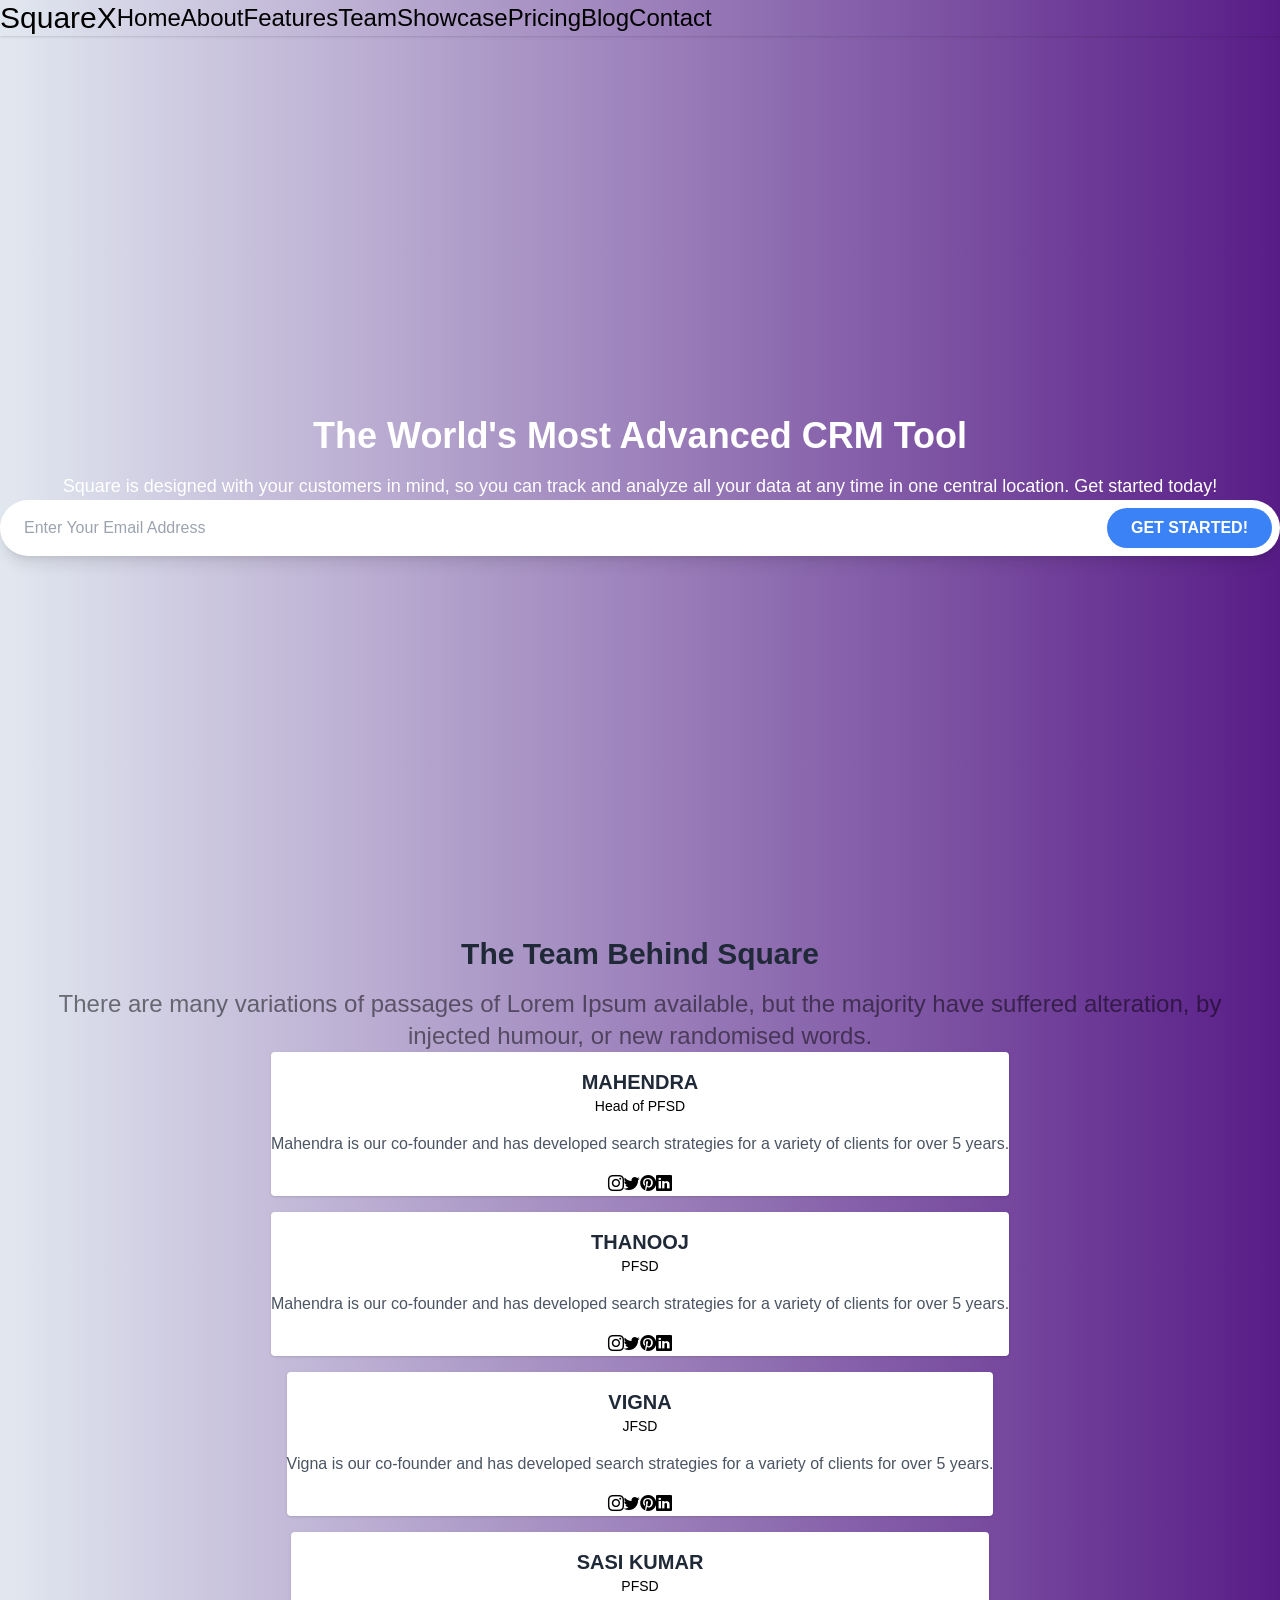
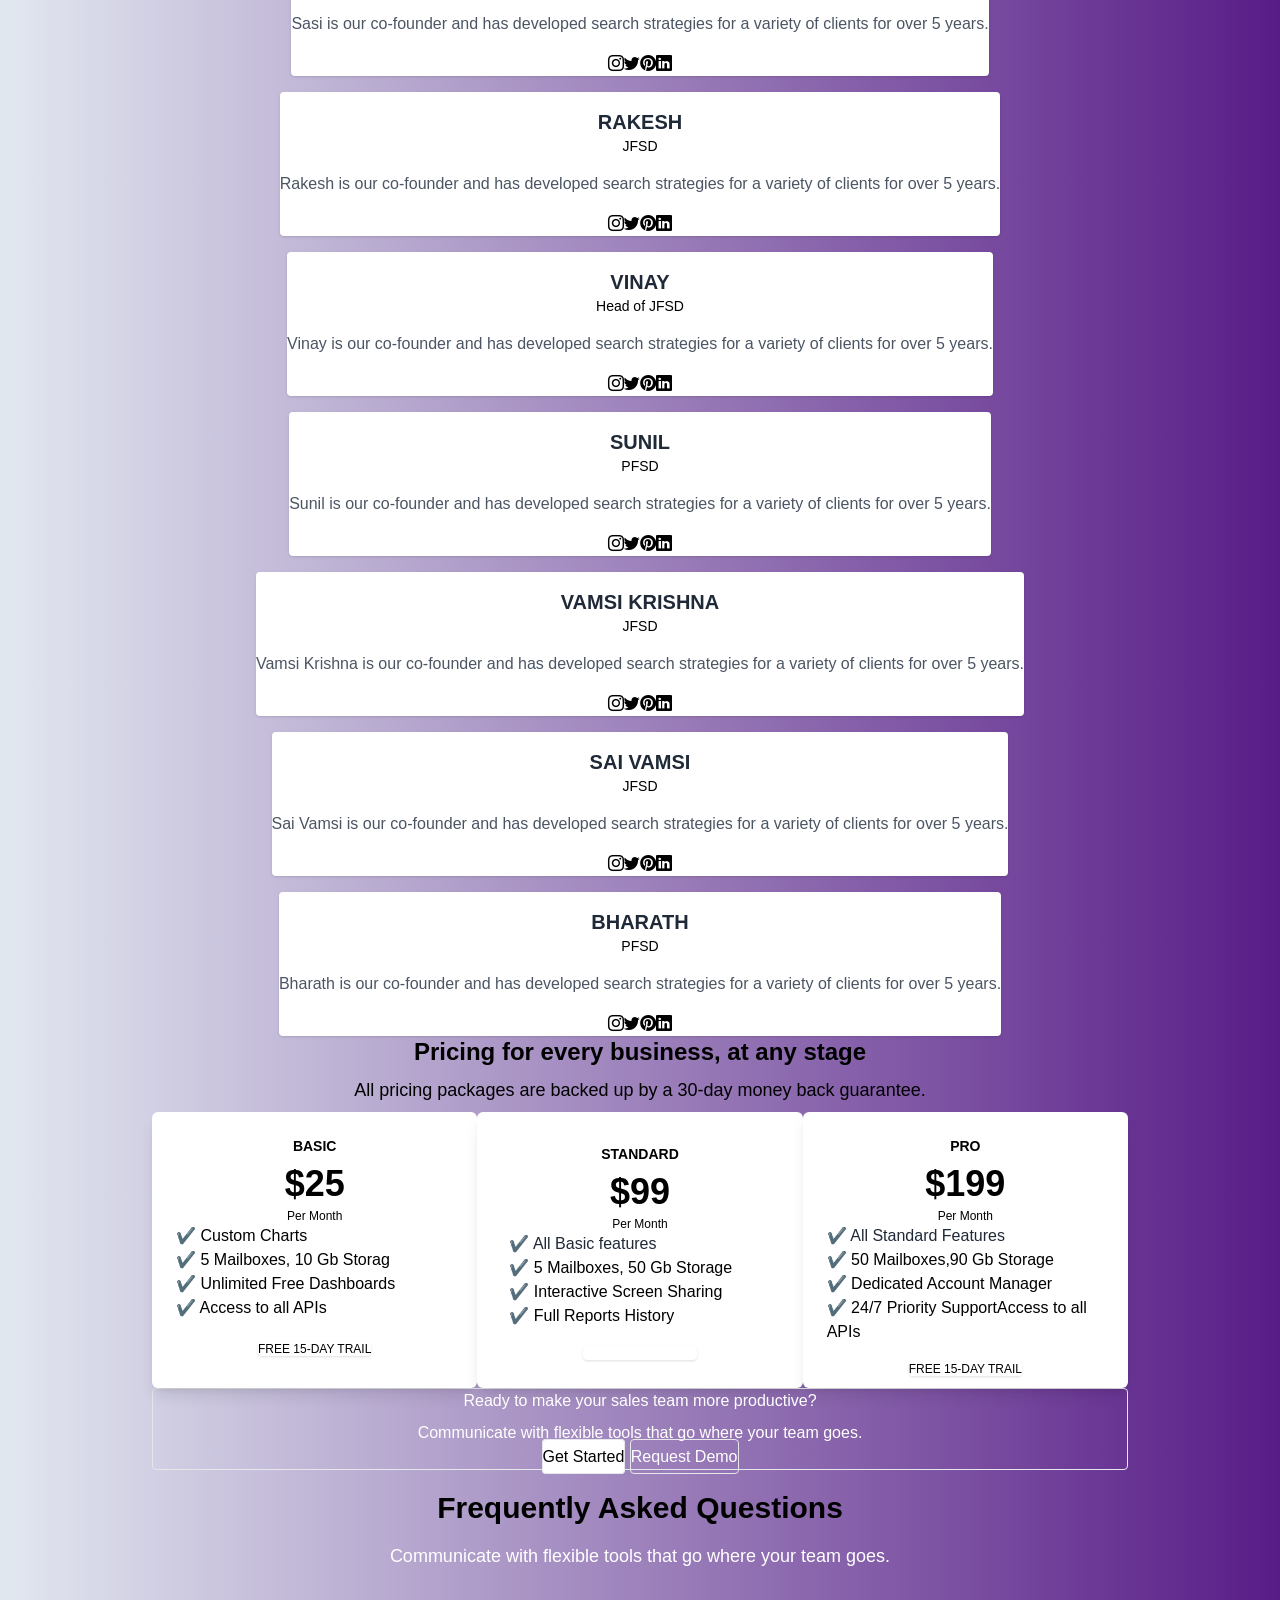
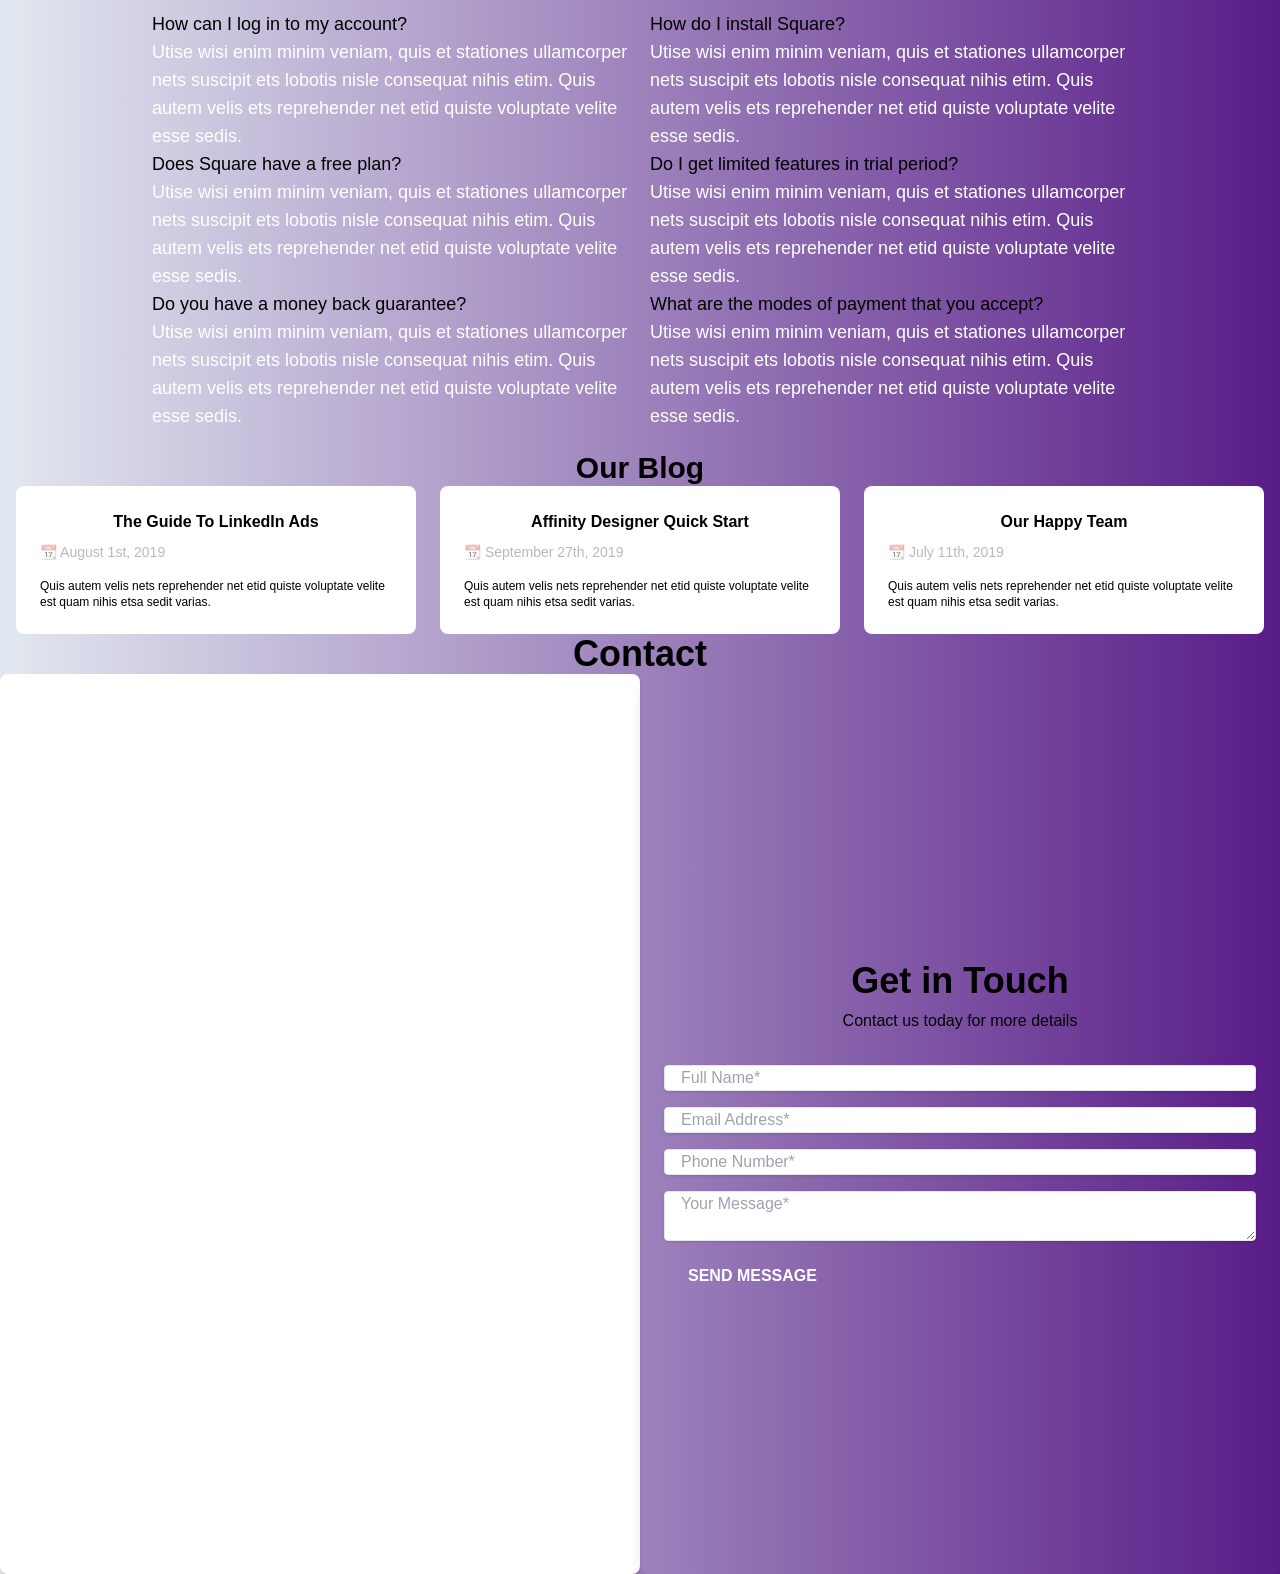
==== index.html @ 58418e96 "added few lines" ====
<!DOCTYPE html>
<html lang="en">
<head>
    <meta charset="UTF-8">
    <meta name="viewport" content="width=device-width, initial-scale=1.0">
    <title>Document</title>
    <link rel="stylesheet" href="./css/main.css">
    <style>
        body{
            font-family: 'Open Sans', sans-serif;
        }
    </style>

   
    <!-- bootstrap-icons cdn -->
    <link rel="stylesheet" href="https://cdn.jsdelivr.net/npm/bootstrap-icons@1.11.3/font/bootstrap-icons.min.css">
</head>

    

<body class="bg-gradient-to-r from-slate-200 to-purple-900"> 

  <!-- Navbar -->
  <nav class="shadow">
    <div class="container m-auto py-5">
      <div class="flex items-center justify-between px-3 py-6 md:flex-row">
        <!-- Logo -->
        <a href="" class="text-3xl font-extrabold text-blue-600">SquareX</a>

        <!-- Desktop Menu -->
        <div class="hidden md:flex items-center space-x-6 ">
            <ul class="space-x-6 hidden md:flex  md:px-5">
                <li><a href="#home" class="text-2xl hover:text-blue-600 pe-5">Home</a></li>
                <li><a href="" class="text-2xl hover:text-blue-600 pe-5">About</a></li>
                <li><a href="" class="text-2xl hover:text-blue-600 pe-5">Features</a></li>
                <li><a href="#team" class="text-2xl hover:text-blue-600 pe-5">Team</a></li>
                <li><a href="" class="text-2xl hover:text-blue-600 pe-5">Showcase</a></li>
                <li><a href="#price" class="text-2xl hover:text-blue-600 pe-5">Pricing</a></li>
                <li><a href="#blog" class="text-2xl hover:text-blue-600 pe-5">Blog</a></li>
                <li><a href="#contact" class="text-2xl hover:text-blue-600 ">Contact</a></li>
            </ul>
            <a href=""class="px-6 hidden md:block hover:bg-white bg-blue-600 py-3 rounded-lg text-white hover:text-black text-xl font-bold hover:border hover:shadow ">
                Get Started</a>
          
        </div>
        
        <!-- Mobile Menu Button -->
        <div class="md:hidden">
          <button id="mobile-menu-button" class="text-gray-600 focus:outline-none focus:text-blue-600">
            <svg xmlns="http://www.w3.org/2000/svg" class="h-6 w-6" fill="none" viewBox="0 0 24 24" stroke="currentColor">
              <path stroke-linecap="round" stroke-linejoin="round" stroke-width="2" d="M4 6h16M4 12h16m-7 6h7" />
            </svg>
          </button>
        </div>
      </div>
    </div>
    
    <!-- Mobile Menu -->
    <div id="mobile-menu" class="hidden md:hidden md:flex-row px-4 py-3">
        <ul>
            <li><a href="#home" class="block py-2 text-gray-600 hover:text-blue-600 text-2xl">Home</a></li>
            <li><a href="#" class="block py-2 text-gray-600 hover:text-blue-600 text-2xl">About</a></li>
            <li><a href="#" class="block py-2 text-gray-600 hover:text-blue-600 text-2xl">Features</a></li>
            <li><a href="#team" class="block py-2 text-gray-600 hover:text-blue-600 text-2xl">Team</a></li>
            <li><a href="#" class="block py-2 text-gray-600 hover:text-blue-600 text-2xl">Showcase</a></li>
            <li><a href="#price" class="block py-2 text-gray-600 hover:text-blue-600 text-2xl">Pricing</a></li>
            <li><a href="#blog" class="block py-2 text-gray-600 hover:text-blue-600 text-2xl">Blog</a></li>
            <li><a href="#contact" class="block py-2 text-gray-600 hover:text-blue-600 text-2xl">Contact</a></li>
            <li class="py-3"><a href=""class="px-6 hover:bg-white bg-blue-600 py-3 rounded-lg text-white hover:text-black text-xl font-bold hover:border hover:shadow ">
                Get Started</a></li>
        </ul>
    </div>
  </nav>  


  <!-- home -->
  <div id="home" class="min-h-screen flex flex-col justify-center items-center bg-gray-900 bg-opacity-50 mb-5" style="background-image: url(https://c.stocksy.com/a/szv500/z9/1414584.jpg)">
    <div class="text-center text-white">
      <h1 class="text-4xl font-bold mb-4">The World's Most Advanced CRM Tool</h1>
      <p class="text-lg font-medium mb-6">Square is designed with your customers in mind, so you can track and analyze all your data at any time in one central location. Get started today!</p>
    </div>
    <div class="flex items-center bg-white rounded-full shadow-lg p-2 max-w-lg w-full">
      <input type="email" placeholder="Enter Your Email Address"
        class="flex-1 outline-none px-4 py-2 text-gray-700 rounded-full">
      <button
        class="bg-blue-500 text-white font-semibold rounded-full px-6 py-2 hover:bg-blue-600 transition">GET
        STARTED!</button>
    </div>
</div>

  <!-- team -->
  <div class=" py-12" id="team">
    <div class="max-w-6xl mx-auto px-6 sm:px-12">
      <!-- title -->
        <h2 class="text-3xl font-bold text-gray-800 text-center mb-4">The Team Behind Square</h2>
        <p class="text-gray-900 opacity-50 text-center text-2xl mb-12">
        There are many variations of passages of Lorem Ipsum available, but the majority
        have suffered alteration, by injected humour, or new randomised words.
        </p>
    </div>
    <div class="container mx-auto my-4">
      <div class="grid grid-cols-1 sm:grid-cols-1 lg:grid-cols-5 gap-4">
        <!-- Team Member 1 -->
        <div class="mx-auto px-2 py-5 bg-white shadow rounded">
          <img src="https://tinyurl.com/yxhj9uvn" alt="" class="team-img h-24 w-24 mx-auto rounded-full mb-4">
          <h3 class="text-xl font-semibold text-gray-800 text-center">MAHENDRA</h3>
          <p class="text-sm text-gray-500 text-center mb-4">Head of PFSD</p>
          <p class="text-gray-600 text-center">
            Mahendra is our co-founder and has developed search strategies for a variety
            of clients for over 5 years.
          </p>
          <div class="flex justify-center mt-4 space-x-4">
              <a href="#" class="text-pink-800 hover:text-blue-700"><i class="bi bi-instagram"></i></a>
              <a href="#" class="text-blue-500 hover:text-blue-700"><i class="bi bi-twitter"></i></a>
              <a href="#" class="text-pink-500 hover:text-pink-700"><i class="bi bi-pinterest"></i></a>
              <a href="#" class="text-blue-800 hover:text-blue-900"><i class="bi bi-linkedin"></i></a>
          </div>
        </div>
        <!-- Team Member 2 -->
        <div class="mx-auto px-2 py-5 bg-white shadow rounded">
          <img src="https://tinyurl.com/pwched4r" alt="" class="team-img h-24 w-24 mx-auto rounded-full mb-4">
          <h3 class="text-xl font-semibold text-gray-800 text-center">THANOOJ</h3>
          <p class="text-sm text-gray-500 text-center mb-4">PFSD</p>
          <p class="text-gray-600 text-center">
            Mahendra is our co-founder and has developed search strategies for a variety
            of clients for over 5 years.
          </p>
          <div class="flex justify-center mt-4 space-x-4">
              <a href="#" class="text-pink-800 hover:text-blue-700"><i class="bi bi-instagram"></i></a>
              <a href="#" class="text-blue-500 hover:text-blue-700"><i class="bi bi-twitter"></i></a>
              <a href="#" class="text-pink-500 hover:text-pink-700"><i class="bi bi-pinterest"></i></a>
              <a href="#" class="text-blue-800 hover:text-blue-900"><i class="bi bi-linkedin"></i></a>
          </div>
        </div>
        <!-- Team Member 3 -->
        <div class="mx-auto px-2 py-5 bg-white shadow rounded">
          <img src="https://tinyurl.com/v9ysj6zp" alt="" class="team-img h-24 w-24 mx-auto rounded-full mb-4">
          <h3 class="text-xl font-semibold text-gray-800 text-center">VIGNA</h3>
          <p class="text-sm text-gray-500 text-center mb-4">JFSD</p>
          <p class="text-gray-600 text-center">
            Vigna is our co-founder and has developed search strategies for a variety
            of clients for over 5 years.
          </p>
          <div class="flex justify-center mt-4 space-x-4">
              <a href="#" class="text-pink-800 hover:text-blue-700"><i class="bi bi-instagram"></i></a>
              <a href="#" class="text-blue-500 hover:text-blue-700"><i class="bi bi-twitter"></i></a>
              <a href="#" class="text-pink-500 hover:text-pink-700"><i class="bi bi-pinterest"></i></a>
              <a href="#" class="text-blue-800 hover:text-blue-900"><i class="bi bi-linkedin"></i></a>
          </div>
        </div>
        <!-- Team Member 4 -->
        <div class="mx-auto px-2 py-5 bg-white shadow rounded">
          <img src="https://tinyurl.com/yc25z2rj" alt="" class="team-img h-24 w-24 mx-auto rounded-full mb-4">
          <h3 class="text-xl font-semibold text-gray-800 text-center">SASI KUMAR</h3>
          <p class="text-sm text-gray-500 text-center mb-4">PFSD</p>
          <p class="text-gray-600 text-center">
            Sasi is our co-founder and has developed search strategies for a variety
            of clients for over 5 years.
          </p>
          <div class="flex justify-center mt-4 space-x-4">
              <a href="#" class="text-pink-800 hover:text-blue-700"><i class="bi bi-instagram"></i></a>
              <a href="#" class="text-blue-500 hover:text-blue-700"><i class="bi bi-twitter"></i></a>
              <a href="#" class="text-pink-500 hover:text-pink-700"><i class="bi bi-pinterest"></i></a>
              <a href="#" class="text-blue-800 hover:text-blue-900"><i class="bi bi-linkedin"></i></a>
          </div>
        </div>
        <!-- Team Member 5 -->
        <div class="mx-auto px-2 py-5 bg-white shadow rounded">
          <img src="https://tinyurl.com/ypmf7nuk" alt="" class="team-img h-24 w-24 mx-auto rounded-full mb-4">
          <h3 class="text-xl font-semibold text-gray-800 text-center">RAKESH</h3>
          <p class="text-sm text-gray-500 text-center mb-4">JFSD</p>
          <p class="text-gray-600 text-center">
            Rakesh is our co-founder and has developed search strategies for a variety
            of clients for over 5 years.
          </p>
          <div class="flex justify-center mt-4 space-x-4">
              <a href="#" class="text-pink-800 hover:text-blue-700"><i class="bi bi-instagram"></i></a>
              <a href="#" class="text-blue-500 hover:text-blue-700"><i class="bi bi-twitter"></i></a>
              <a href="#" class="text-pink-500 hover:text-pink-700"><i class="bi bi-pinterest"></i></a>
              <a href="#" class="text-blue-800 hover:text-blue-900"><i class="bi bi-linkedin"></i></a>
          </div>
        </div>
        <!-- Team Member 6 -->
        <div class="mx-auto px-2 py-5 bg-white shadow rounded">
          <img src="https://tinyurl.com/3xfyurm6" alt="" class="team-img h-24 w-24 mx-auto rounded-full mb-4">
          <h3 class="text-xl font-semibold text-gray-800 text-center">VINAY</h3>
          <p class="text-sm text-gray-500 text-center mb-4">Head of JFSD</p>
          <p class="text-gray-600 text-center">
            Vinay is our co-founder and has developed search strategies for a variety
            of clients for over 5 years.
          </p>
          <div class="flex justify-center mt-4 space-x-4">
              <a href="#" class="text-pink-800 hover:text-blue-700"><i class="bi bi-instagram"></i></a>
              <a href="#" class="text-blue-500 hover:text-blue-700"><i class="bi bi-twitter"></i></a>
              <a href="#" class="text-pink-500 hover:text-pink-700"><i class="bi bi-pinterest"></i></a>
              <a href="#" class="text-blue-800 hover:text-blue-900"><i class="bi bi-linkedin"></i></a>
          </div>
        </div>
        <!-- Team Member 7 -->
        <div class="mx-auto px-2 py-5 bg-white shadow rounded">
          <img src="https://tinyurl.com/ykhwjdew" alt="" class="team-img h-24 w-24 mx-auto rounded-full mb-4">
          <h3 class="text-xl font-semibold text-gray-800 text-center">SUNIL</h3>
          <p class="text-sm text-gray-500 text-center mb-4">PFSD</p>
          <p class="text-gray-600 text-center">
            Sunil is our co-founder and has developed search strategies for a variety
            of clients for over 5 years.
          </p>
          <div class="flex justify-center mt-4 space-x-4">
              <a href="#" class="text-pink-800 hover:text-blue-700"><i class="bi bi-instagram"></i></a>
              <a href="#" class="text-blue-500 hover:text-blue-700"><i class="bi bi-twitter"></i></a>
              <a href="#" class="text-pink-500 hover:text-pink-700"><i class="bi bi-pinterest"></i></a>
              <a href="#" class="text-blue-800 hover:text-blue-900"><i class="bi bi-linkedin"></i></a>
          </div>
        </div>
        <!-- Team Member 8 -->
        <div class="mx-auto px-2  py-5 bg-white shadow rounded">
          <img src="https://tinyurl.com/4sfe3s85" alt="" class="team-img h-24 w-24 mx-auto rounded-full mb-4">
          <h3 class="text-xl font-semibold text-gray-800 text-center">VAMSI KRISHNA</h3>
          <p class="text-sm text-gray-500 text-center mb-4">JFSD</p>
          <p class="text-gray-600 text-center">
            Vamsi Krishna is our co-founder and has developed search strategies for a variety
            of clients for over 5 years.
          </p>
          <div class="flex justify-center mt-4 space-x-4">
              <a href="#" class="text-pink-800 hover:text-blue-700"><i class="bi bi-instagram"></i></a>
              <a href="#" class="text-blue-500 hover:text-blue-700"><i class="bi bi-twitter"></i></a>
              <a href="#" class="text-pink-500 hover:text-pink-700"><i class="bi bi-pinterest"></i></a>
              <a href="#" class="text-blue-800 hover:text-blue-900"><i class="bi bi-linkedin"></i></a>
          </div>
        </div>
        <!-- Team Member 9 -->
        <div class="mx-auto px-2  py-5 bg-white shadow rounded">
          <img src="https://tinyurl.com/bdezn9c7" alt="" class="team-img h-24 w-24 mx-auto rounded-full mb-4">
          <h3 class="text-xl font-semibold text-gray-800 text-center">SAI VAMSI</h3>
          <p class="text-sm text-gray-500 text-center mb-4">JFSD</p>
          <p class="text-gray-600 text-center">
            Sai Vamsi is our co-founder and has developed search strategies for a variety
            of clients for over 5 years.
          </p>
          <div class="flex justify-center mt-4 space-x-4">
              <a href="#" class="text-pink-800 hover:text-blue-700"><i class="bi bi-instagram"></i></a>
              <a href="#" class="text-blue-500 hover:text-blue-700"><i class="bi bi-twitter"></i></a>
              <a href="#" class="text-pink-500 hover:text-pink-700"><i class="bi bi-pinterest"></i></a>
              <a href="#" class="text-blue-800 hover:text-blue-900"><i class="bi bi-linkedin"></i></a>
          </div>
        </div>
        <!-- Team Member 10 -->
        <div class="mx-auto px-2  py-5 bg-white shadow rounded">
          <img src="https://tinyurl.com/s8m9kmkc" alt="" class="team-img h-24 w-24 mx-auto rounded-full mb-4">
          <h3 class="text-xl font-semibold text-gray-800 text-center">BHARATH</h3>
          <p class="text-sm text-gray-500 text-center mb-4">PFSD</p>
          <p class="text-gray-600 text-center">
            Bharath is our co-founder and has developed search strategies for a variety
            of clients for over 5 years.
          </p>
          <div class="flex justify-center mt-4 space-x-4">
              <a href="#" class="text-pink-800 hover:text-blue-700"><i class="bi bi-instagram"></i></a>
              <a href="#" class="text-blue-500 hover:text-blue-700"><i class="bi bi-twitter"></i></a>
              <a href="#" class="text-pink-500 hover:text-pink-700"><i class="bi bi-pinterest"></i></a>
              <a href="#" class="text-blue-800 hover:text-blue-900"><i class="bi bi-linkedin"></i></a>
          </div>
        </div>        
      </div>
    </div>
  </div>
  <section class="container mx-auto">
    <!--  -->
  <div id="price">
    <div class="text-center py-5">
      <h1 class="text-2xl font-bold">
        Pricing for every business, at any stage
      </h1>
      <p class=" text-lg py-2">
        All pricing packages are backed up by a 30-day money back guarantee.
      </p>
    </div>
    <!-- card section start -->
    <div class=" my-4 mx-10 ">
      <!-- card-1 start -->
      <div class="grid grid-cols-1 md:grid-cols-3 gap-3 ">
        <div class="p-2 shadow-lg rounded-md hover:-translate-y-px bg-white">
            <div class="text-center ">
              <h1 class="font-bold text-sm pt-4">BASIC</h1>
              <h1 class="text-4xl font-bold pt-2">$25</h1>
              <p class="text-gray-300 opacity-12 text-xs pt-1">Per Month</p>
            </div>
            <ul class="py-5 pl-4 pr-5  text-gray-500">
                <li>
                    <span>✔️</span>
                    <span>Custom Charts</span>
                </li>
                <li>
                    <span>✔️</span>
                    <span>5 Mailboxes, 10 Gb Storag</span>
                </li>
                <li>
                    <span>✔️</span>
                    <span>Unlimited Free Dashboards</span>
                </li>
                <li>
                    <span>✔️</span>
                    <span>Access to all APIs</span>
                </li>
            </ul>
            <!-- button start-->
            <div class="pb-6 pt-4 text-center ">
              <a href="" class="text-blue-500 px-3 py-3 rounded bg-white text-xs hover:bg-blue-600 hover:text-white shadow">FREE 15-DAY TRAIL</a>
            </div>
            <!-- button end-->
        </div>
         <!-- card-1 end -->

          <!-- card-2 start-->
          <div class="p-4 shadow-lg rounded-md hover:-translate-y-px bg-white">
            <div class="text-center ">
              <h1 class="font-bold text-sm pt-4">STANDARD</h1>
              <h1 class="text-4xl font-bold pt-2">$99</h1>
              <p class="text-gray-300 opacity-12 text-xs pt-1">Per Month</p>
            </div>
            <ul class="py-5 pl-4 pr-5 text-gray-500">
                <li>
                    <span>✔️</span>
                    <span class="text-gray-800">All Basic features</span>
                </li>
                <li>
                    <span>✔️</span>
                    <span>5 Mailboxes, 50 Gb Storage</span>
                </li>
                <li>
                    <span>✔️</span>
                    <span>Interactive Screen Sharing</span>
                </li>
                <li>
                    <span>✔️</span>
                    <span>Full Reports History</span>
                </li>
            </ul>
            <!-- button start-->
            <div class="pb-6 pt-3 text-center ">
              <a href="" class=" px-3 py-3 rounded bg-blue-600 text-xs hover:bg-white hover:text-blue-600 text-white shadow">FREE 15-DAY TRAIL</a>
            </div>
            <!-- button end-->
        </div>
          <!-- card-2 end-->

          <!-- card-3 start-->
          <div class="p-2 shadow-lg rounded-md hover:-translate-y-px bg-white">
            <div class="text-center ">
              <h1 class="font-bold text-sm pt-4">PRO</h1>
              <h1 class="text-4xl font-bold pt-2">$199</h1>
              <p class="text-gray-300 opacity-12 text-xs pt-1">Per Month</p>
            </div>
            <ul class="py-5 pl-4 pr-5 text-gray-500">
                <li>
                    <span>✔️</span>
                    <span class="text-gray-800">All Standard Features</span>
                </li>
                <li>
                    <span>✔️</span>
                    <span>50 Mailboxes,90 Gb Storage</span>
                </li>
                <li>
                    <span>✔️</span>
                    <span>Dedicated Account Manager</span>
                </li>
                <li>
                    <span>✔️</span>
                    <span>24/7 Priority SupportAccess to all APIs</span>
                </li>
            </ul>
              
            
            <!-- button start -->
            <div class="pb-6 pt-3 text-center ">
              <a href="" class="text-blue-500 px-3 py-3 rounded bg-white text-xs hover:bg-blue-600 hover:text-white shadow">FREE 15-DAY TRAIL</a>
            </div>
            <!-- button end-->
        </div>
         <!-- card-3 end-->
      </div>
    </div>
    <!-- card section end -->
  </div>
</section>
<!-- communicate start -->
 <section class="container bg-blue-600  mx-auto my-16 md:grid-flow-row gap-3 shadow-xl rounded border">
    <h1 class="text-center text-white pt-10 ">Ready to make your sales team more productive?</h1>
    <p class="text-center text-white pt-2 ">Communicate with flexible tools that go where your team goes.</p>
    <div class=" pb-10 text-center pt-10">
        <a href="" class="bg-white text-blue-600  hover:bg-blue-600 border hover:text-white rounded px-2 py-2 shadow-slate-500">Get Started</a>
        <a href="#" class="bg-blue-600 text-white rounded px-2 py-2 hover:bg-white hover:text-blue-500 border">Request Demo</a>
    </div>
 </section>
<!-- communicate end -->
 <!-- freqently asked qestions start -->

  <div class="pt-5">
    <div class="text-center">
        <h1 class="font-bold text-3xl">Frequently Asked Questions</h1>
        <p class="text-white pt-4 text-lg">Communicate with flexible tools that go where your team goes.</p>
      </div>
     <div class="container grid grid-cols-1 md:grid-cols-2 gap-5 my-5 mx-auto pt-5 text-justify sm:px-2">
        <div class="text-lg">
            <h4>How can I log in to my account?</h4>
            <p class="text-white ">Utise wisi enim minim veniam, quis et stationes ullamcorper nets suscipit ets lobotis nisle consequat nihis etim. Quis autem velis ets reprehender net etid quiste voluptate velite esse sedis.</p>
            <h4>Does Square have a free plan?</h4>
            <p class="text-white ">Utise wisi enim minim veniam, quis et stationes ullamcorper nets suscipit ets lobotis nisle consequat nihis etim. Quis autem velis ets reprehender net etid quiste voluptate velite esse sedis.</p>
            <h4>Do you have a money back guarantee?</h4>
            <p class="text-white ">Utise wisi enim minim veniam, quis et stationes ullamcorper nets suscipit ets lobotis nisle consequat nihis etim. Quis autem velis ets reprehender net etid quiste voluptate velite esse sedis.</p>
        </div>
        <div class="text-lg">
            <h4>How do I install Square?</h4>
            <p class="text-white ">Utise wisi enim minim veniam, quis et stationes ullamcorper nets suscipit ets lobotis nisle consequat nihis etim. Quis autem velis ets reprehender net etid quiste voluptate velite esse sedis.</p>
            <h4>Do I get limited features in trial period?</h4>
            <p class="text-white ">Utise wisi enim minim veniam, quis et stationes ullamcorper nets suscipit ets lobotis nisle consequat nihis etim. Quis autem velis ets reprehender net etid quiste voluptate velite esse sedis.</p>
            <h4>What are the modes of payment that you accept?</h4>
            <p class="text-white ">Utise wisi enim minim veniam, quis et stationes ullamcorper nets suscipit ets lobotis nisle consequat nihis etim. Quis autem velis ets reprehender net etid quiste voluptate velite esse sedis.</p>
        </div>
    </div>
  </div>
      <!-- freqently asked qestions end -->
<!-- pricing section end -->
 
  <!-- blog -->
  <div id="blog" class="max-w-7xl mx-auto px-4 sm:px-6 lg:px-8 my-12">
    <!-- heading starts -->
    <h2 class="text-3xl font-semibold text-center mb-12 pt-6">Our Blog</h2>
    <!-- heading ends -->
    <!-- card-1 starts -->
    <div class="grid grid-cols-1 md:grid-cols-3 gap-6 ">
    <div class="bg-white rounded-lg overflow-hidden shadow-2xl transition ease-in-out delay-150  hover:-translate-y-1 hover:scale-110  duration-300 ">
    <img src="https://img.freepik.com/premium-photo/woman-smiling-while-working-laptop-bright-modern-office-environment_132358-62577.jpg" alt="" class="w-full">
    <div class="p-6 drop-shadow-xl">
    <h3 class="text-base text-gray-900 font-semibold mb-2 hover:text-blue-600 text-center">The Guide To LinkedIn Ads</h3>
    <p class="text-gray-600 text-sm mb-4 opacity-40 ">📆 August 1st, 2019</p>
    <p class="text-gray-500  text-xs">Quis autem velis nets reprehender net etid quiste voluptate velite est quam nihis etsa sedit varias.</p>
    </div>
    </div>
    <!-- card-1 ends -->
    <!-- card-2 starts -->
    <div class="bg-white rounded-lg overflow-hidden shadow-2xl transition ease-in-out delay-150  hover:-translate-y-1 hover:scale-110  duration-300 ">
    <img src="https://encrypted-tbn0.gstatic.com/images?q=tbn:ANd9GcSNnd3eQq7HQBytEww8wqTbjZHNlC5TISvs5w&s " alt="" class="w-full h-52">
    <div class="p-6">
    <h3 class="text-base text-gray-900 font-semibold mb-2 hover:text-blue-600 text-center ">Affinity Designer Quick Start</h3>
    <p class="text-gray-600 text-sm mb-4 opacity-40">📆 September 27th, 2019</p>
    <p class="text-gray-500 text-xs">Quis autem velis nets reprehender net etid quiste voluptate velite est quam nihis etsa sedit varias.</p>
    </div>
    </div>
    <!-- card-2 ends -->
     <!-- card-3 starts -->
    <div class="bg-white rounded-lg overflow-hidden shadow-2xl transition ease-in-out delay-150  hover:-translate-y-1 hover:scale-110  duration-300 ">
    <img src="https://encrypted-tbn0.gstatic.com/images?q=tbn:ANd9GcTf3WUGBS2qMF7gcjiQwHz2SGIjwBX5jiygQg&s" alt="" class="w-full">
    <div class="p-6">
    <h3 class="text-base text-gray-900 font-semibold mb-2 hover:text-blue-600 text-center">Our Happy Team</h3>
    <p class="text-gray-600 text-sm mb-4  opacity-40">📆 July 11th, 2019</p>
    <p class="text-gray-500 text-xs ">Quis autem velis nets reprehender net etid quiste voluptate velite est quam nihis etsa sedit varias.</p>
    </div>
    </div>
    <!-- card-3 ends -->
    </div>
    </div>
  
  <!-- Contact -->
   <div id="contact">
  <div class="text-center font-bold text-4xl py-5">
    <h1>Contact</h1>
    </div>
  <div class=" h-screen flex flex-col md:flex-row">
        <div class="flex flex-col w-full md:w-1/2 p-2 bg-white shadow-md rounded-lg m-2">
            <iframe class="w-full h-64 md:h-full rounded-lg drop-shadow-md" src="https://www.google.com/maps/embed?pb=!1m18!1m12!1m3!1d3805.3282138783206!2d78.39101607498782!3d17.491838983413242!2m3!1f0!2f0!3f0!3m2!1i1024!2i768!4f13.1!3m3!1m2!1s0x3bcb91f20663c46d%3A0x846796db82f76735!2sSocial%20Prachar%20-%20Data%20Science%20AI%20full%20Stack%20course%20Training%20Institute!5e0!3m2!1sen!2sin!4v1732955994469!5m2!1sen!2sin" style="border:0;" allowfullscreen="" loading="lazy" referrerpolicy="no-referrer-when-downgrade" title="Google Map Location"></iframe>
        </div>
        <div class="flex flex-col w-full justify-center items-center md:w-1/2 p-6  shadow-lg rounded-lg m-2 text-black">
            <h2 class="text-4xl font-bold text-black">Get in Touch</h2>
            <p class="mt-2 text-pink-200">Contact us today for more details</p>
            <form class="mt-8 w-full max-w-lg">
                <input type="text" id="full-name" class="shadow appearance-none border rounded w-full py-3 px-4 text-gray-700 leading-tight focus:outline-none focus:shadow-outline mb-4" placeholder="Full Name*" required>
                <input type="email" id="email" class="shadow appearance-none border rounded w-full py-3 px-4 text-gray-700 leading-tight focus:outline-none focus:shadow-outline mb-4" placeholder="Email Address*" required>
                <input type="tel" id="phone-number" class="shadow appearance-none border rounded w-full py-3 px-4 text-gray-700 leading-tight focus:outline-none focus:shadow-outline mb-4" placeholder="Phone Number*" required>
                <textarea id="message" class="shadow appearance-none border rounded w-full py-3 px-4 text-gray-700 leading-tight focus:outline-none focus:shadow-outline mb-4" placeholder="Your Message*" required></textarea>
                <button type="submit" class="bg-blue-600 hover:bg-blue-800 text-white font-bold py-3 px-6 rounded transition duration-200">SEND MESSAGE</button>
            </form>
        </div>
    </div>
    </div>

  
    

  <script src="index.js"></script>
</body>

</html>
---- css/main.css ----
*, ::before, ::after {
  --tw-border-spacing-x: 0;
  --tw-border-spacing-y: 0;
  --tw-translate-x: 0;
  --tw-translate-y: 0;
  --tw-rotate: 0;
  --tw-skew-x: 0;
  --tw-skew-y: 0;
  --tw-scale-x: 1;
  --tw-scale-y: 1;
  --tw-pan-x:  ;
  --tw-pan-y:  ;
  --tw-pinch-zoom:  ;
  --tw-scroll-snap-strictness: proximity;
  --tw-gradient-from-position:  ;
  --tw-gradient-via-position:  ;
  --tw-gradient-to-position:  ;
  --tw-ordinal:  ;
  --tw-slashed-zero:  ;
  --tw-numeric-figure:  ;
  --tw-numeric-spacing:  ;
  --tw-numeric-fraction:  ;
  --tw-ring-inset:  ;
  --tw-ring-offset-width: 0px;
  --tw-ring-offset-color: #fff;
  --tw-ring-color: rgb(59 130 246 / 0.5);
  --tw-ring-offset-shadow: 0 0 #0000;
  --tw-ring-shadow: 0 0 #0000;
  --tw-shadow: 0 0 #0000;
  --tw-shadow-colored: 0 0 #0000;
  --tw-blur:  ;
  --tw-brightness:  ;
  --tw-contrast:  ;
  --tw-grayscale:  ;
  --tw-hue-rotate:  ;
  --tw-invert:  ;
  --tw-saturate:  ;
  --tw-sepia:  ;
  --tw-drop-shadow:  ;
  --tw-backdrop-blur:  ;
  --tw-backdrop-brightness:  ;
  --tw-backdrop-contrast:  ;
  --tw-backdrop-grayscale:  ;
  --tw-backdrop-hue-rotate:  ;
  --tw-backdrop-invert:  ;
  --tw-backdrop-opacity:  ;
  --tw-backdrop-saturate:  ;
  --tw-backdrop-sepia:  ;
  --tw-contain-size:  ;
  --tw-contain-layout:  ;
  --tw-contain-paint:  ;
  --tw-contain-style:  ;
}

::backdrop {
  --tw-border-spacing-x: 0;
  --tw-border-spacing-y: 0;
  --tw-translate-x: 0;
  --tw-translate-y: 0;
  --tw-rotate: 0;
  --tw-skew-x: 0;
  --tw-skew-y: 0;
  --tw-scale-x: 1;
  --tw-scale-y: 1;
  --tw-pan-x:  ;
  --tw-pan-y:  ;
  --tw-pinch-zoom:  ;
  --tw-scroll-snap-strictness: proximity;
  --tw-gradient-from-position:  ;
  --tw-gradient-via-position:  ;
  --tw-gradient-to-position:  ;
  --tw-ordinal:  ;
  --tw-slashed-zero:  ;
  --tw-numeric-figure:  ;
  --tw-numeric-spacing:  ;
  --tw-numeric-fraction:  ;
  --tw-ring-inset:  ;
  --tw-ring-offset-width: 0px;
  --tw-ring-offset-color: #fff;
  --tw-ring-color: rgb(59 130 246 / 0.5);
  --tw-ring-offset-shadow: 0 0 #0000;
  --tw-ring-shadow: 0 0 #0000;
  --tw-shadow: 0 0 #0000;
  --tw-shadow-colored: 0 0 #0000;
  --tw-blur:  ;
  --tw-brightness:  ;
  --tw-contrast:  ;
  --tw-grayscale:  ;
  --tw-hue-rotate:  ;
  --tw-invert:  ;
  --tw-saturate:  ;
  --tw-sepia:  ;
  --tw-drop-shadow:  ;
  --tw-backdrop-blur:  ;
  --tw-backdrop-brightness:  ;
  --tw-backdrop-contrast:  ;
  --tw-backdrop-grayscale:  ;
  --tw-backdrop-hue-rotate:  ;
  --tw-backdrop-invert:  ;
  --tw-backdrop-opacity:  ;
  --tw-backdrop-saturate:  ;
  --tw-backdrop-sepia:  ;
  --tw-contain-size:  ;
  --tw-contain-layout:  ;
  --tw-contain-paint:  ;
  --tw-contain-style:  ;
}

/*
! tailwindcss v3.4.15 | MIT License | https://tailwindcss.com
*/

/*
1. Prevent padding and border from affecting element width. (https://github.com/mozdevs/cssremedy/issues/4)
2. Allow adding a border to an element by just adding a border-width. (https://github.com/tailwindcss/tailwindcss/pull/116)
*/

*,
::before,
::after {
  box-sizing: border-box;
  /* 1 */
  border-width: 0;
  /* 2 */
  border-style: solid;
  /* 2 */
  border-color: #e5e7eb;
  /* 2 */
}

::before,
::after {
  --tw-content: '';
}

/*
1. Use a consistent sensible line-height in all browsers.
2. Prevent adjustments of font size after orientation changes in iOS.
3. Use a more readable tab size.
4. Use the user's configured `sans` font-family by default.
5. Use the user's configured `sans` font-feature-settings by default.
6. Use the user's configured `sans` font-variation-settings by default.
7. Disable tap highlights on iOS
*/

html,
:host {
  line-height: 1.5;
  /* 1 */
  -webkit-text-size-adjust: 100%;
  /* 2 */
  -moz-tab-size: 4;
  /* 3 */
  -o-tab-size: 4;
     tab-size: 4;
  /* 3 */
  font-family: ui-sans-serif, system-ui, sans-serif, "Apple Color Emoji", "Segoe UI Emoji", "Segoe UI Symbol", "Noto Color Emoji";
  /* 4 */
  font-feature-settings: normal;
  /* 5 */
  font-variation-settings: normal;
  /* 6 */
  -webkit-tap-highlight-color: transparent;
  /* 7 */
}

/*
1. Remove the margin in all browsers.
2. Inherit line-height from `html` so users can set them as a class directly on the `html` element.
*/

body {
  margin: 0;
  /* 1 */
  line-height: inherit;
  /* 2 */
}

/*
1. Add the correct height in Firefox.
2. Correct the inheritance of border color in Firefox. (https://bugzilla.mozilla.org/show_bug.cgi?id=190655)
3. Ensure horizontal rules are visible by default.
*/

hr {
  height: 0;
  /* 1 */
  color: inherit;
  /* 2 */
  border-top-width: 1px;
  /* 3 */
}

/*
Add the correct text decoration in Chrome, Edge, and Safari.
*/

abbr:where([title]) {
  -webkit-text-decoration: underline dotted;
          text-decoration: underline dotted;
}

/*
Remove the default font size and weight for headings.
*/

h1,
h2,
h3,
h4,
h5,
h6 {
  font-size: inherit;
  font-weight: inherit;
}

/*
Reset links to optimize for opt-in styling instead of opt-out.
*/

a {
  color: inherit;
  text-decoration: inherit;
}

/*
Add the correct font weight in Edge and Safari.
*/

b,
strong {
  font-weight: bolder;
}

/*
1. Use the user's configured `mono` font-family by default.
2. Use the user's configured `mono` font-feature-settings by default.
3. Use the user's configured `mono` font-variation-settings by default.
4. Correct the odd `em` font sizing in all browsers.
*/

code,
kbd,
samp,
pre {
  font-family: ui-monospace, SFMono-Regular, Menlo, Monaco, Consolas, "Liberation Mono", "Courier New", monospace;
  /* 1 */
  font-feature-settings: normal;
  /* 2 */
  font-variation-settings: normal;
  /* 3 */
  font-size: 1em;
  /* 4 */
}

/*
Add the correct font size in all browsers.
*/

small {
  font-size: 80%;
}

/*
Prevent `sub` and `sup` elements from affecting the line height in all browsers.
*/

sub,
sup {
  font-size: 75%;
  line-height: 0;
  position: relative;
  vertical-align: baseline;
}

sub {
  bottom: -0.25em;
}

sup {
  top: -0.5em;
}

/*
1. Remove text indentation from table contents in Chrome and Safari. (https://bugs.chromium.org/p/chromium/issues/detail?id=999088, https://bugs.webkit.org/show_bug.cgi?id=201297)
2. Correct table border color inheritance in all Chrome and Safari. (https://bugs.chromium.org/p/chromium/issues/detail?id=935729, https://bugs.webkit.org/show_bug.cgi?id=195016)
3. Remove gaps between table borders by default.
*/

table {
  text-indent: 0;
  /* 1 */
  border-color: inherit;
  /* 2 */
  border-collapse: collapse;
  /* 3 */
}

/*
1. Change the font styles in all browsers.
2. Remove the margin in Firefox and Safari.
3. Remove default padding in all browsers.
*/

button,
input,
optgroup,
select,
textarea {
  font-family: inherit;
  /* 1 */
  font-feature-settings: inherit;
  /* 1 */
  font-variation-settings: inherit;
  /* 1 */
  font-size: 100%;
  /* 1 */
  font-weight: inherit;
  /* 1 */
  line-height: inherit;
  /* 1 */
  letter-spacing: inherit;
  /* 1 */
  color: inherit;
  /* 1 */
  margin: 0;
  /* 2 */
  padding: 0;
  /* 3 */
}

/*
Remove the inheritance of text transform in Edge and Firefox.
*/

button,
select {
  text-transform: none;
}

/*
1. Correct the inability to style clickable types in iOS and Safari.
2. Remove default button styles.
*/

button,
input:where([type='button']),
input:where([type='reset']),
input:where([type='submit']) {
  -webkit-appearance: button;
  /* 1 */
  background-color: transparent;
  /* 2 */
  background-image: none;
  /* 2 */
}

/*
Use the modern Firefox focus style for all focusable elements.
*/

:-moz-focusring {
  outline: auto;
}

/*
Remove the additional `:invalid` styles in Firefox. (https://github.com/mozilla/gecko-dev/blob/2f9eacd9d3d995c937b4251a5557d95d494c9be1/layout/style/res/forms.css#L728-L737)
*/

:-moz-ui-invalid {
  box-shadow: none;
}

/*
Add the correct vertical alignment in Chrome and Firefox.
*/

progress {
  vertical-align: baseline;
}

/*
Correct the cursor style of increment and decrement buttons in Safari.
*/

::-webkit-inner-spin-button,
::-webkit-outer-spin-button {
  height: auto;
}

/*
1. Correct the odd appearance in Chrome and Safari.
2. Correct the outline style in Safari.
*/

[type='search'] {
  -webkit-appearance: textfield;
  /* 1 */
  outline-offset: -2px;
  /* 2 */
}

/*
Remove the inner padding in Chrome and Safari on macOS.
*/

::-webkit-search-decoration {
  -webkit-appearance: none;
}

/*
1. Correct the inability to style clickable types in iOS and Safari.
2. Change font properties to `inherit` in Safari.
*/

::-webkit-file-upload-button {
  -webkit-appearance: button;
  /* 1 */
  font: inherit;
  /* 2 */
}

/*
Add the correct display in Chrome and Safari.
*/

summary {
  display: list-item;
}

/*
Removes the default spacing and border for appropriate elements.
*/

blockquote,
dl,
dd,
h1,
h2,
h3,
h4,
h5,
h6,
hr,
figure,
p,
pre {
  margin: 0;
}

fieldset {
  margin: 0;
  padding: 0;
}

legend {
  padding: 0;
}

ol,
ul,
menu {
  list-style: none;
  margin: 0;
  padding: 0;
}

/*
Reset default styling for dialogs.
*/

dialog {
  padding: 0;
}

/*
Prevent resizing textareas horizontally by default.
*/

textarea {
  resize: vertical;
}

/*
1. Reset the default placeholder opacity in Firefox. (https://github.com/tailwindlabs/tailwindcss/issues/3300)
2. Set the default placeholder color to the user's configured gray 400 color.
*/

input::-moz-placeholder, textarea::-moz-placeholder {
  opacity: 1;
  /* 1 */
  color: #9ca3af;
  /* 2 */
}

input::placeholder,
textarea::placeholder {
  opacity: 1;
  /* 1 */
  color: #9ca3af;
  /* 2 */
}

/*
Set the default cursor for buttons.
*/

button,
[role="button"] {
  cursor: pointer;
}

/*
Make sure disabled buttons don't get the pointer cursor.
*/

:disabled {
  cursor: default;
}

/*
1. Make replaced elements `display: block` by default. (https://github.com/mozdevs/cssremedy/issues/14)
2. Add `vertical-align: middle` to align replaced elements more sensibly by default. (https://github.com/jensimmons/cssremedy/issues/14#issuecomment-634934210)
   This can trigger a poorly considered lint error in some tools but is included by design.
*/

img,
svg,
video,
canvas,
audio,
iframe,
embed,
object {
  display: block;
  /* 1 */
  vertical-align: middle;
  /* 2 */
}

/*
Constrain images and videos to the parent width and preserve their intrinsic aspect ratio. (https://github.com/mozdevs/cssremedy/issues/14)
*/

img,
video {
  max-width: 100%;
  height: auto;
}

/* Make elements with the HTML hidden attribute stay hidden by default */

[hidden]:where(:not([hidden="until-found"])) {
  display: none;
}

.container {
  width: 100%;
}

@media (min-width: 480px) {
  .container {
    max-width: 480px;
  }
}

@media (min-width: 768px) {
  .container {
    max-width: 768px;
  }
}

@media (min-width: 976px) {
  .container {
    max-width: 976px;
  }
}

@media (min-width: 1440px) {
  .container {
    max-width: 1440px;
  }
}

.collapse {
  visibility: collapse;
}

.absolute {
  position: absolute;
}

.relative {
  position: relative;
}

.left-4 {
  left: 1rem;
}

.right-4 {
  right: 1rem;
}

.top-1\/2 {
  top: 50%;
}

.mx-auto {
  margin-left: auto;
  margin-right: auto;
}

.my-5 {
  margin-top: 1.25rem;
  margin-bottom: 1.25rem;
}

.mb-3 {
  margin-bottom: 0.75rem;
}

.ml-4 {
  margin-left: 1rem;
}

.mt-8 {
  margin-top: 2rem;
}

.mb-4 {
  margin-bottom: 1rem;
}

.mb-8 {
  margin-bottom: 2rem;
}

.mb-2 {
  margin-bottom: 0.5rem;
}

.mt-4 {
  margin-top: 1rem;
}

.mt-10 {
  margin-top: 2.5rem;
}

.mt-5 {
  margin-top: 1.25rem;
}

.mt-2 {
  margin-top: 0.5rem;
}

.block {
  display: block;
}

.flex {
  display: flex;
}

.grid {
  display: grid;
}

.hidden {
  display: none;
}

.h-64 {
  height: 16rem;
}

.h-32 {
  height: 8rem;
}

.h-screen {
  height: 100vh;
}

.h-\[\] {
  height: ;
}

.h-\[100\] {
  height: 100;
}

.h-\[100\%\] {
  height: 100%;
}

.h-5 {
  height: 1.25rem;
}

.h-2 {
  height: 0.5rem;
}

.h-36 {
  height: 9rem;
}

.h-16 {
  height: 4rem;
}

.h-14 {
  height: 3.5rem;
}

.h-12 {
  height: 3rem;
}

.h-\[300px\] {
  height: 300px;
}

.h-auto {
  height: auto;
}

.h-full {
  height: 100%;
}

.max-h-36 {
  max-height: 9rem;
}

.min-h-screen {
  min-height: 100vh;
}

.w-64 {
  width: 16rem;
}

.w-full {
  width: 100%;
}

.w-4 {
  width: 1rem;
}

.w-2 {
  width: 0.5rem;
}

.w-5 {
  width: 1.25rem;
}

.w-1\/4 {
  width: 25%;
}

.w-20 {
  width: 5rem;
}

.max-w-7xl {
  max-width: 80rem;
}

.max-w-4xl {
  max-width: 56rem;
}

.max-w-max {
  max-width: -moz-max-content;
  max-width: max-content;
}

.max-w-5xl {
  max-width: 64rem;
}

.max-w-sm {
  max-width: 24rem;
}

.flex-1 {
  flex: 1 1 0%;
}

.flex-shrink-0 {
  flex-shrink: 0;
}

.-translate-y-1\/2 {
  --tw-translate-y: -50%;
  transform: translate(var(--tw-translate-x), var(--tw-translate-y)) rotate(var(--tw-rotate)) skewX(var(--tw-skew-x)) skewY(var(--tw-skew-y)) scaleX(var(--tw-scale-x)) scaleY(var(--tw-scale-y));
}

.transform {
  transform: translate(var(--tw-translate-x), var(--tw-translate-y)) rotate(var(--tw-rotate)) skewX(var(--tw-skew-x)) skewY(var(--tw-skew-y)) scaleX(var(--tw-scale-x)) scaleY(var(--tw-scale-y));
}

.grid-cols-2 {
  grid-template-columns: repeat(2, minmax(0, 1fr));
}

.grid-cols-1 {
  grid-template-columns: repeat(1, minmax(0, 1fr));
}

.grid-cols-3 {
  grid-template-columns: repeat(3, minmax(0, 1fr));
}

.flex-col {
  flex-direction: column;
}

.flex-wrap {
  flex-wrap: wrap;
}

.items-center {
  align-items: center;
}

.justify-center {
  justify-content: center;
}

.justify-evenly {
  justify-content: space-evenly;
}

.gap-5 {
  gap: 1.25rem;
}

.gap-4 {
  gap: 1rem;
}

.gap-6 {
  gap: 1.5rem;
}

.gap-8 {
  gap: 2rem;
}

.gap-1 {
  gap: 0.25rem;
}

.space-y-4 > :not([hidden]) ~ :not([hidden]) {
  --tw-space-y-reverse: 0;
  margin-top: calc(1rem * calc(1 - var(--tw-space-y-reverse)));
  margin-bottom: calc(1rem * var(--tw-space-y-reverse));
}

.overflow-hidden {
  overflow: hidden;
}

.rounded-md {
  border-radius: 0.375rem;
}

.rounded-lg {
  border-radius: 0.5rem;
}

.rounded-full {
  border-radius: 9999px;
}

.rounded {
  border-radius: 0.25rem;
}

.border {
  border-width: 1px;
}

.border-gray-300 {
  --tw-border-opacity: 1;
  border-color: rgb(209 213 219 / var(--tw-border-opacity, 1));
}

.bg-gray-100 {
  --tw-bg-opacity: 1;
  background-color: rgb(243 244 246 / var(--tw-bg-opacity, 1));
}

.bg-white {
  --tw-bg-opacity: 1;
  background-color: rgb(255 255 255 / var(--tw-bg-opacity, 1));
}

.bg-gray-400 {
  --tw-bg-opacity: 1;
  background-color: rgb(156 163 175 / var(--tw-bg-opacity, 1));
}

.bg-gray-300 {
  --tw-bg-opacity: 1;
  background-color: rgb(209 213 219 / var(--tw-bg-opacity, 1));
}

.bg-gray-200 {
  --tw-bg-opacity: 1;
  background-color: rgb(229 231 235 / var(--tw-bg-opacity, 1));
}

.bg-gray-500 {
  --tw-bg-opacity: 1;
  background-color: rgb(107 114 128 / var(--tw-bg-opacity, 1));
}

.bg-blue-500 {
  --tw-bg-opacity: 1;
  background-color: rgb(59 130 246 / var(--tw-bg-opacity, 1));
}

.bg-black {
  --tw-bg-opacity: 1;
  background-color: rgb(0 0 0 / var(--tw-bg-opacity, 1));
}

.bg-blue-400 {
  --tw-bg-opacity: 1;
  background-color: rgb(96 165 250 / var(--tw-bg-opacity, 1));
}

.bg-violet-400 {
  --tw-bg-opacity: 1;
  background-color: rgb(167 139 250 / var(--tw-bg-opacity, 1));
}

.bg-gray-50 {
  --tw-bg-opacity: 1;
  background-color: rgb(249 250 251 / var(--tw-bg-opacity, 1));
}

.bg-blue-200 {
  --tw-bg-opacity: 1;
  background-color: rgb(191 219 254 / var(--tw-bg-opacity, 1));
}

.bg-gray-800 {
  --tw-bg-opacity: 1;
  background-color: rgb(31 41 55 / var(--tw-bg-opacity, 1));
}

.bg-green-500 {
  --tw-bg-opacity: 1;
  background-color: rgb(34 197 94 / var(--tw-bg-opacity, 1));
}

.bg-pink-500 {
  --tw-bg-opacity: 1;
  background-color: rgb(236 72 153 / var(--tw-bg-opacity, 1));
}

.bg-purple-500 {
  --tw-bg-opacity: 1;
  background-color: rgb(168 85 247 / var(--tw-bg-opacity, 1));
}

.bg-red-500 {
  --tw-bg-opacity: 1;
  background-color: rgb(239 68 68 / var(--tw-bg-opacity, 1));
}

.bg-yellow-500 {
  --tw-bg-opacity: 1;
  background-color: rgb(234 179 8 / var(--tw-bg-opacity, 1));
}

.bg-slate-500 {
  --tw-bg-opacity: 1;
  background-color: rgb(100 116 139 / var(--tw-bg-opacity, 1));
}

.bg-green-100 {
  --tw-bg-opacity: 1;
  background-color: rgb(220 252 231 / var(--tw-bg-opacity, 1));
}

.bg-red-100 {
  --tw-bg-opacity: 1;
  background-color: rgb(254 226 226 / var(--tw-bg-opacity, 1));
}

.bg-yellow-100 {
  --tw-bg-opacity: 1;
  background-color: rgb(254 249 195 / var(--tw-bg-opacity, 1));
}

.bg-\[url\(\'https\:\/\/via\.placeholder\.com\/150\'\)\] {
  background-image: url('https://via.placeholder.com/150');
}

.bg-\[url\(\'\'\)\] {
  background-image: url('');
}

.bg-\[url\(\'https\:\/\/png\.pngtree\.com\/png-vector\/20190115\/ourmid\/pngtree-blue-cool-technology-lines-tech-wind-border-the-internet-png-image_338309\.jpg\'\)\] {
  background-image: url('https://png.pngtree.com/png-vector/20190115/ourmid/pngtree-blue-cool-technology-lines-tech-wind-border-the-internet-png-image_338309.jpg');
}

.bg-gradient-to-r {
  background-image: linear-gradient(to right, var(--tw-gradient-stops));
}

.from-blue-500 {
  --tw-gradient-from: #3b82f6 var(--tw-gradient-from-position);
  --tw-gradient-to: rgb(59 130 246 / 0) var(--tw-gradient-to-position);
  --tw-gradient-stops: var(--tw-gradient-from), var(--tw-gradient-to);
}

.from-slate-200 {
  --tw-gradient-from: #e2e8f0 var(--tw-gradient-from-position);
  --tw-gradient-to: rgb(226 232 240 / 0) var(--tw-gradient-to-position);
  --tw-gradient-stops: var(--tw-gradient-from), var(--tw-gradient-to);
}

.from-zinc-300 {
  --tw-gradient-from: #d4d4d8 var(--tw-gradient-from-position);
  --tw-gradient-to: rgb(212 212 216 / 0) var(--tw-gradient-to-position);
  --tw-gradient-stops: var(--tw-gradient-from), var(--tw-gradient-to);
}

.to-green-500 {
  --tw-gradient-to: #22c55e var(--tw-gradient-to-position);
}

.to-purple-900 {
  --tw-gradient-to: #581c87 var(--tw-gradient-to-position);
}

.to-zinc-800 {
  --tw-gradient-to: #27272a var(--tw-gradient-to-position);
}

.bg-cover {
  background-size: cover;
}

.object-cover {
  -o-object-fit: cover;
     object-fit: cover;
}

.p-5 {
  padding: 1.25rem;
}

.p-4 {
  padding: 1rem;
}

.p-6 {
  padding: 1.5rem;
}

.p-10 {
  padding: 2.5rem;
}

.p-2 {
  padding: 0.5rem;
}

.px-4 {
  padding-left: 1rem;
  padding-right: 1rem;
}

.px-6 {
  padding-left: 1.5rem;
  padding-right: 1.5rem;
}

.py-2 {
  padding-top: 0.5rem;
  padding-bottom: 0.5rem;
}

.pt-3 {
  padding-top: 0.75rem;
}

.pt-4 {
  padding-top: 1rem;
}

.pb-4 {
  padding-bottom: 1rem;
}

.pl-0 {
  padding-left: 0px;
}

.pl-5 {
  padding-left: 1.25rem;
}

.pt-5 {
  padding-top: 1.25rem;
}

.pb-5 {
  padding-bottom: 1.25rem;
}

.pt-2 {
  padding-top: 0.5rem;
}

.pt-0 {
  padding-top: 0px;
}

.pt-0\.5 {
  padding-top: 0.125rem;
}

.pt-1 {
  padding-top: 0.25rem;
}

.pl-4 {
  padding-left: 1rem;
}

.text-center {
  text-align: center;
}

.text-start {
  text-align: start;
}

.text-end {
  text-align: end;
}

.text-2xl {
  font-size: 1.5rem;
  line-height: 2rem;
}

.text-4xl {
  font-size: 2.25rem;
  line-height: 2.5rem;
}

.text-xl {
  font-size: 1.25rem;
  line-height: 1.75rem;
}

.text-3xl {
  font-size: 1.875rem;
  line-height: 2.25rem;
}

.text-xs {
  font-size: 0.75rem;
  line-height: 1rem;
}

.text-sm {
  font-size: 0.875rem;
  line-height: 1.25rem;
}

.text-lg {
  font-size: 1.125rem;
  line-height: 1.75rem;
}

.font-bold {
  font-weight: 700;
}

.font-semibold {
  font-weight: 600;
}

.font-medium {
  font-weight: 500;
}

.capitalize {
  text-transform: capitalize;
}

.leading-loose {
  line-height: 2;
}

.leading-relaxed {
  line-height: 1.625;
}

.leading-snug {
  line-height: 1.375;
}

.text-gray-600 {
  --tw-text-opacity: 1;
  color: rgb(75 85 99 / var(--tw-text-opacity, 1));
}

.text-gray-800 {
  --tw-text-opacity: 1;
  color: rgb(31 41 55 / var(--tw-text-opacity, 1));
}

.text-emerald-50 {
  --tw-text-opacity: 1;
  color: rgb(236 253 245 / var(--tw-text-opacity, 1));
}

.text-white {
  --tw-text-opacity: 1;
  color: rgb(255 255 255 / var(--tw-text-opacity, 1));
}

.text-gray-700 {
  --tw-text-opacity: 1;
  color: rgb(55 65 81 / var(--tw-text-opacity, 1));
}

.opacity-5 {
  opacity: 0.05;
}

.opacity-50 {
  opacity: 0.5;
}

.opacity-40 {
  opacity: 0.4;
}

.opacity-30 {
  opacity: 0.3;
}

.opacity-100 {
  opacity: 1;
}

.shadow {
  --tw-shadow: 0 1px 3px 0 rgb(0 0 0 / 0.1), 0 1px 2px -1px rgb(0 0 0 / 0.1);
  --tw-shadow-colored: 0 1px 3px 0 var(--tw-shadow-color), 0 1px 2px -1px var(--tw-shadow-color);
  box-shadow: var(--tw-ring-offset-shadow, 0 0 #0000), var(--tw-ring-shadow, 0 0 #0000), var(--tw-shadow);
}

.shadow-md {
  --tw-shadow: 0 4px 6px -1px rgb(0 0 0 / 0.1), 0 2px 4px -2px rgb(0 0 0 / 0.1);
  --tw-shadow-colored: 0 4px 6px -1px var(--tw-shadow-color), 0 2px 4px -2px var(--tw-shadow-color);
  box-shadow: var(--tw-ring-offset-shadow, 0 0 #0000), var(--tw-ring-shadow, 0 0 #0000), var(--tw-shadow);
}

.shadow-none {
  --tw-shadow: 0 0 #0000;
  --tw-shadow-colored: 0 0 #0000;
  box-shadow: var(--tw-ring-offset-shadow, 0 0 #0000), var(--tw-ring-shadow, 0 0 #0000), var(--tw-shadow);
}

.shadow-lg {
  --tw-shadow: 0 10px 15px -3px rgb(0 0 0 / 0.1), 0 4px 6px -4px rgb(0 0 0 / 0.1);
  --tw-shadow-colored: 0 10px 15px -3px var(--tw-shadow-color), 0 4px 6px -4px var(--tw-shadow-color);
  box-shadow: var(--tw-ring-offset-shadow, 0 0 #0000), var(--tw-ring-shadow, 0 0 #0000), var(--tw-shadow);
}

.transition-transform {
  transition-property: transform;
  transition-timing-function: cubic-bezier(0.4, 0, 0.2, 1);
  transition-duration: 150ms;
}

.transition-colors {
  transition-property: color, background-color, border-color, text-decoration-color, fill, stroke;
  transition-timing-function: cubic-bezier(0.4, 0, 0.2, 1);
  transition-duration: 150ms;
}

.transition-opacity {
  transition-property: opacity;
  transition-timing-function: cubic-bezier(0.4, 0, 0.2, 1);
  transition-duration: 150ms;
}

.duration-300 {
  transition-duration: 300ms;
}

.duration-500 {
  transition-duration: 500ms;
}

.ease-in-out {
  transition-timing-function: cubic-bezier(0.4, 0, 0.2, 1);
}

.hover\:translate-x-4:hover {
  --tw-translate-x: 1rem;
  transform: translate(var(--tw-translate-x), var(--tw-translate-y)) rotate(var(--tw-rotate)) skewX(var(--tw-skew-x)) skewY(var(--tw-skew-y)) scaleX(var(--tw-scale-x)) scaleY(var(--tw-scale-y));
}

.hover\:scale-105:hover {
  --tw-scale-x: 1.05;
  --tw-scale-y: 1.05;
  transform: translate(var(--tw-translate-x), var(--tw-translate-y)) rotate(var(--tw-rotate)) skewX(var(--tw-skew-x)) skewY(var(--tw-skew-y)) scaleX(var(--tw-scale-x)) scaleY(var(--tw-scale-y));
}

.hover\:bg-red-500:hover {
  --tw-bg-opacity: 1;
  background-color: rgb(239 68 68 / var(--tw-bg-opacity, 1));
}

.hover\:bg-gray-500:hover {
  --tw-bg-opacity: 1;
  background-color: rgb(107 114 128 / var(--tw-bg-opacity, 1));
}

.hover\:bg-gray-300:hover {
  --tw-bg-opacity: 1;
  background-color: rgb(209 213 219 / var(--tw-bg-opacity, 1));
}

.hover\:bg-gray-100:hover {
  --tw-bg-opacity: 1;
  background-color: rgb(243 244 246 / var(--tw-bg-opacity, 1));
}

.hover\:bg-black:hover {
  --tw-bg-opacity: 1;
  background-color: rgb(0 0 0 / var(--tw-bg-opacity, 1));
}

.hover\:bg-gray-400:hover {
  --tw-bg-opacity: 1;
  background-color: rgb(156 163 175 / var(--tw-bg-opacity, 1));
}

.hover\:bg-gray-200:hover {
  --tw-bg-opacity: 1;
  background-color: rgb(229 231 235 / var(--tw-bg-opacity, 1));
}

.hover\:bg-blue-600:hover {
  --tw-bg-opacity: 1;
  background-color: rgb(37 99 235 / var(--tw-bg-opacity, 1));
}

.hover\:opacity-90:hover {
  opacity: 0.9;
}

.hover\:opacity-100:hover {
  opacity: 1;
}

.hover\:opacity-0:hover {
  opacity: 0;
}

.hover\:opacity-95:hover {
  opacity: 0.95;
}

.hover\:opacity-50:hover {
  opacity: 0.5;
}

.hover\:opacity-75:hover {
  opacity: 0.75;
}

.hover\:opacity-40:hover {
  opacity: 0.4;
}

.hover\:shadow:hover {
  --tw-shadow: 0 1px 3px 0 rgb(0 0 0 / 0.1), 0 1px 2px -1px rgb(0 0 0 / 0.1);
  --tw-shadow-colored: 0 1px 3px 0 var(--tw-shadow-color), 0 1px 2px -1px var(--tw-shadow-color);
  box-shadow: var(--tw-ring-offset-shadow, 0 0 #0000), var(--tw-ring-shadow, 0 0 #0000), var(--tw-shadow);
}

.focus\:outline-none:focus {
  outline: 2px solid transparent;
  outline-offset: 2px;
}

.focus\:ring-2:focus {
  --tw-ring-offset-shadow: var(--tw-ring-inset) 0 0 0 var(--tw-ring-offset-width) var(--tw-ring-offset-color);
  --tw-ring-shadow: var(--tw-ring-inset) 0 0 0 calc(2px + var(--tw-ring-offset-width)) var(--tw-ring-color);
  box-shadow: var(--tw-ring-offset-shadow), var(--tw-ring-shadow), var(--tw-shadow, 0 0 #0000);
}

.focus\:ring-blue-500:focus {
  --tw-ring-opacity: 1;
  --tw-ring-color: rgb(59 130 246 / var(--tw-ring-opacity, 1));
}

@media (min-width: 480px) {
  .sm\:w-80 {
    width: 20rem;
  }

  .sm\:grid-cols-2 {
    grid-template-columns: repeat(2, minmax(0, 1fr));
  }

  .sm\:grid-cols-1 {
    grid-template-columns: repeat(1, minmax(0, 1fr));
  }

  .sm\:grid-cols-3 {
    grid-template-columns: repeat(3, minmax(0, 1fr));
  }

  .sm\:bg-gradient-to-t {
    background-image: linear-gradient(to top, var(--tw-gradient-stops));
  }

  .sm\:text-2xl {
    font-size: 1.5rem;
    line-height: 2rem;
  }

  .sm\:text-4xl {
    font-size: 2.25rem;
    line-height: 2.5rem;
  }

  .sm\:text-base {
    font-size: 1rem;
    line-height: 1.5rem;
  }

  .sm\:text-xl {
    font-size: 1.25rem;
    line-height: 1.75rem;
  }
}

@media (min-width: 768px) {
  .md\:col-auto {
    grid-column: auto;
  }

  .md\:-ml-5 {
    margin-left: -1.25rem;
  }

  .md\:mb-4 {
    margin-bottom: 1rem;
  }

  .md\:mb-6 {
    margin-bottom: 1.5rem;
  }

  .md\:flex {
    display: flex;
  }

  .md\:grid {
    display: grid;
  }

  .md\:h-full {
    height: 100%;
  }

  .md\:h-screen {
    height: 100vh;
  }

  .md\:w-24 {
    width: 6rem;
  }

  .md\:w-96 {
    width: 24rem;
  }

  .md\:w-1\/3 {
    width: 33.333333%;
  }

  .md\:w-1\/2 {
    width: 50%;
  }

  .md\:grid-cols-3 {
    grid-template-columns: repeat(3, minmax(0, 1fr));
  }

  .md\:grid-cols-2 {
    grid-template-columns: repeat(2, minmax(0, 1fr));
  }

  .md\:grid-cols-1 {
    grid-template-columns: repeat(1, minmax(0, 1fr));
  }

  .md\:flex-row {
    flex-direction: row;
  }

  .md\:flex-col {
    flex-direction: column;
  }

  .md\:pl-5 {
    padding-left: 1.25rem;
  }

  .md\:pr-10 {
    padding-right: 2.5rem;
  }

  .md\:text-4xl {
    font-size: 2.25rem;
    line-height: 2.5rem;
  }

  .md\:text-base {
    font-size: 1rem;
    line-height: 1.5rem;
  }

  .md\:text-xl {
    font-size: 1.25rem;
    line-height: 1.75rem;
  }
}

@media (min-width: 976px) {
  .lg\:mt-0 {
    margin-top: 0px;
  }

  .lg\:w-1\/2 {
    width: 50%;
  }

  .lg\:w-1\/4 {
    width: 25%;
  }

  .lg\:flex-row {
    flex-direction: row;
  }

  .lg\:items-start {
    align-items: flex-start;
  }

  .lg\:space-x-8 > :not([hidden]) ~ :not([hidden]) {
    --tw-space-x-reverse: 0;
    margin-right: calc(2rem * var(--tw-space-x-reverse));
    margin-left: calc(2rem * calc(1 - var(--tw-space-x-reverse)));
  }

  .lg\:p-8 {
    padding: 2rem;
  }
}
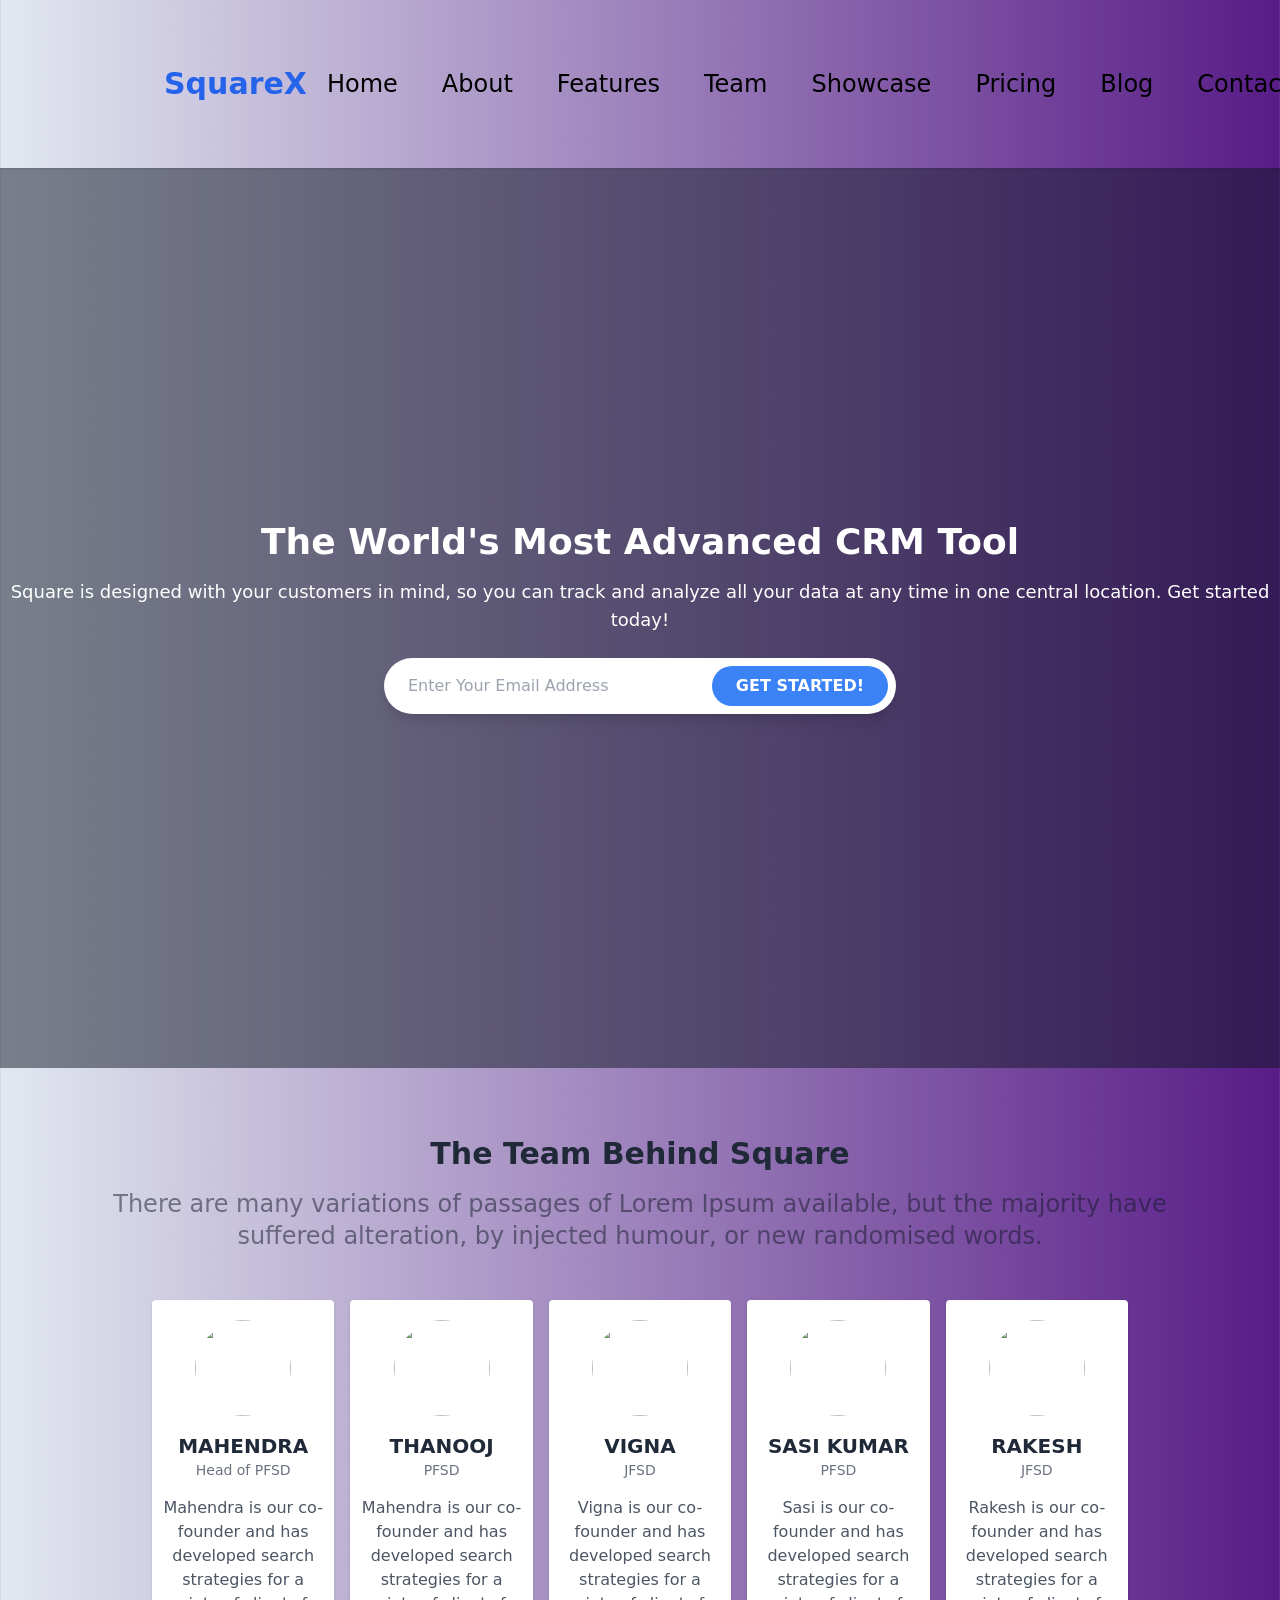
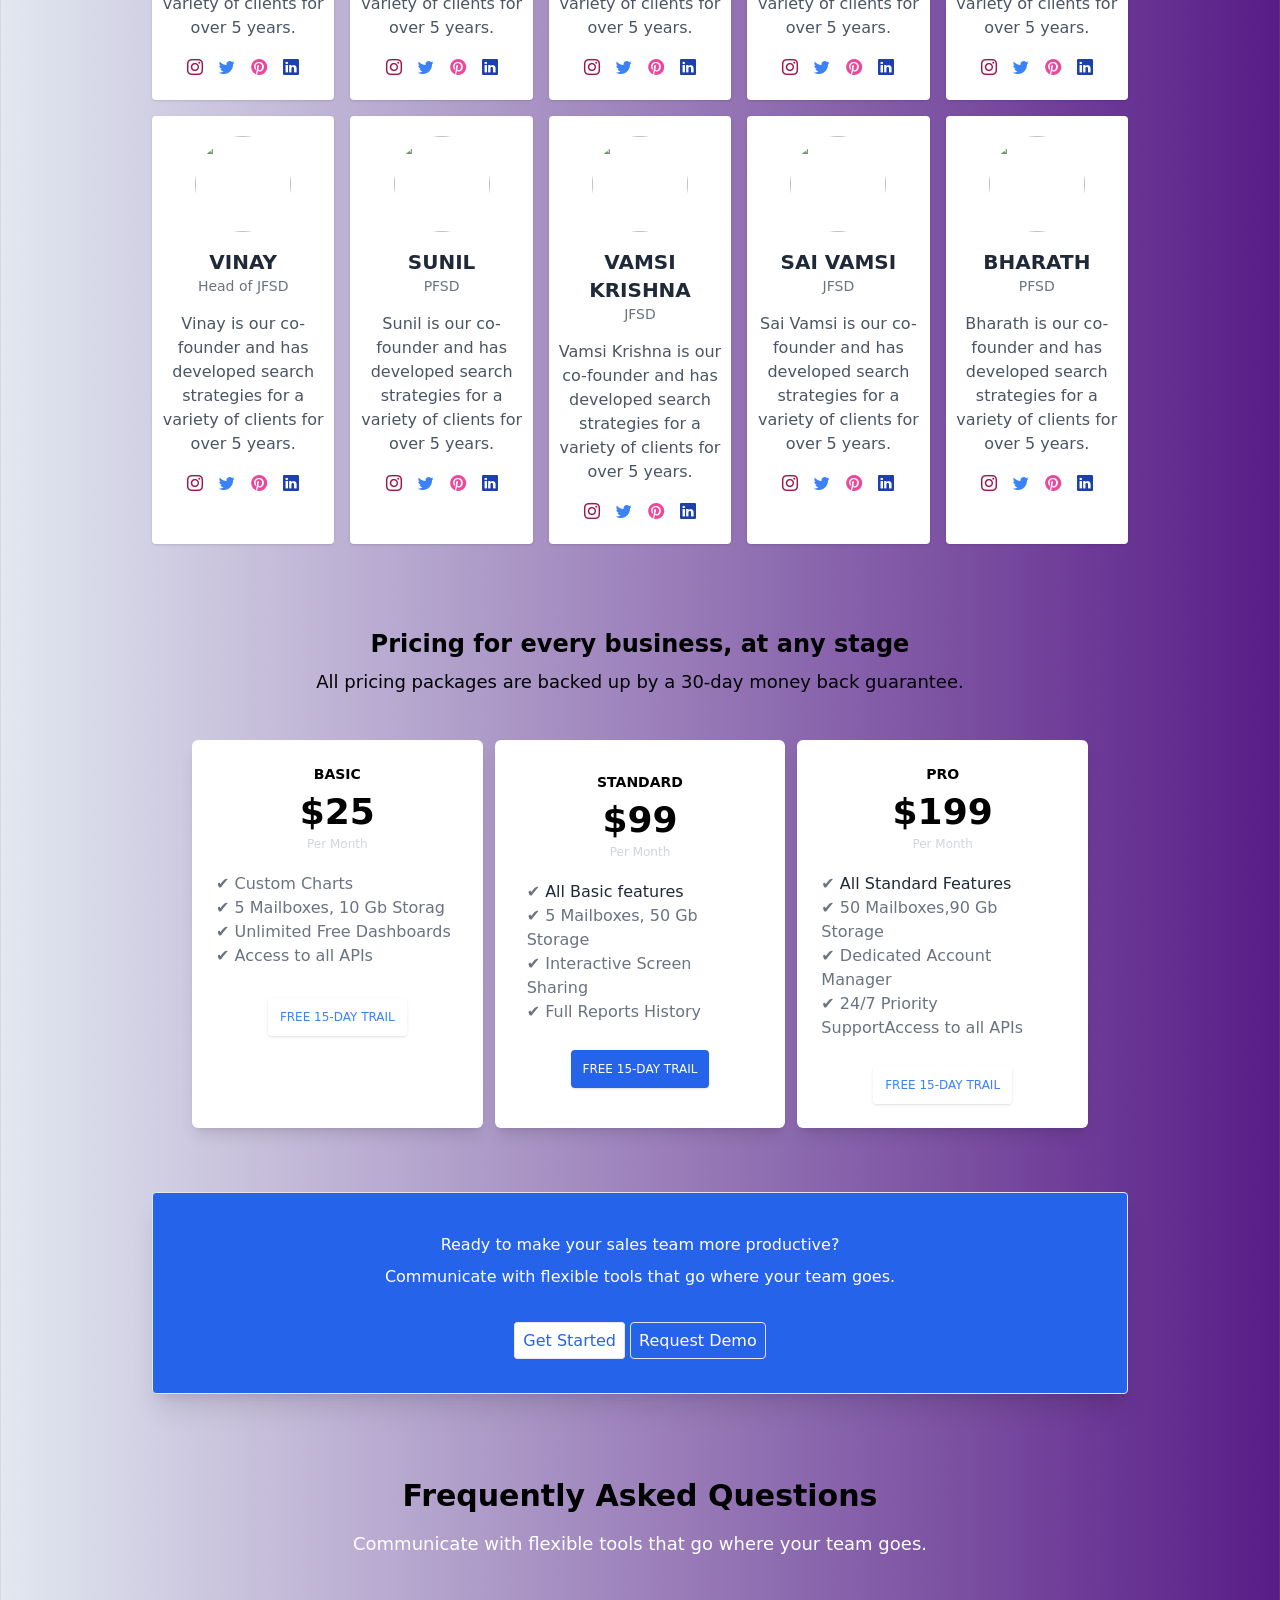
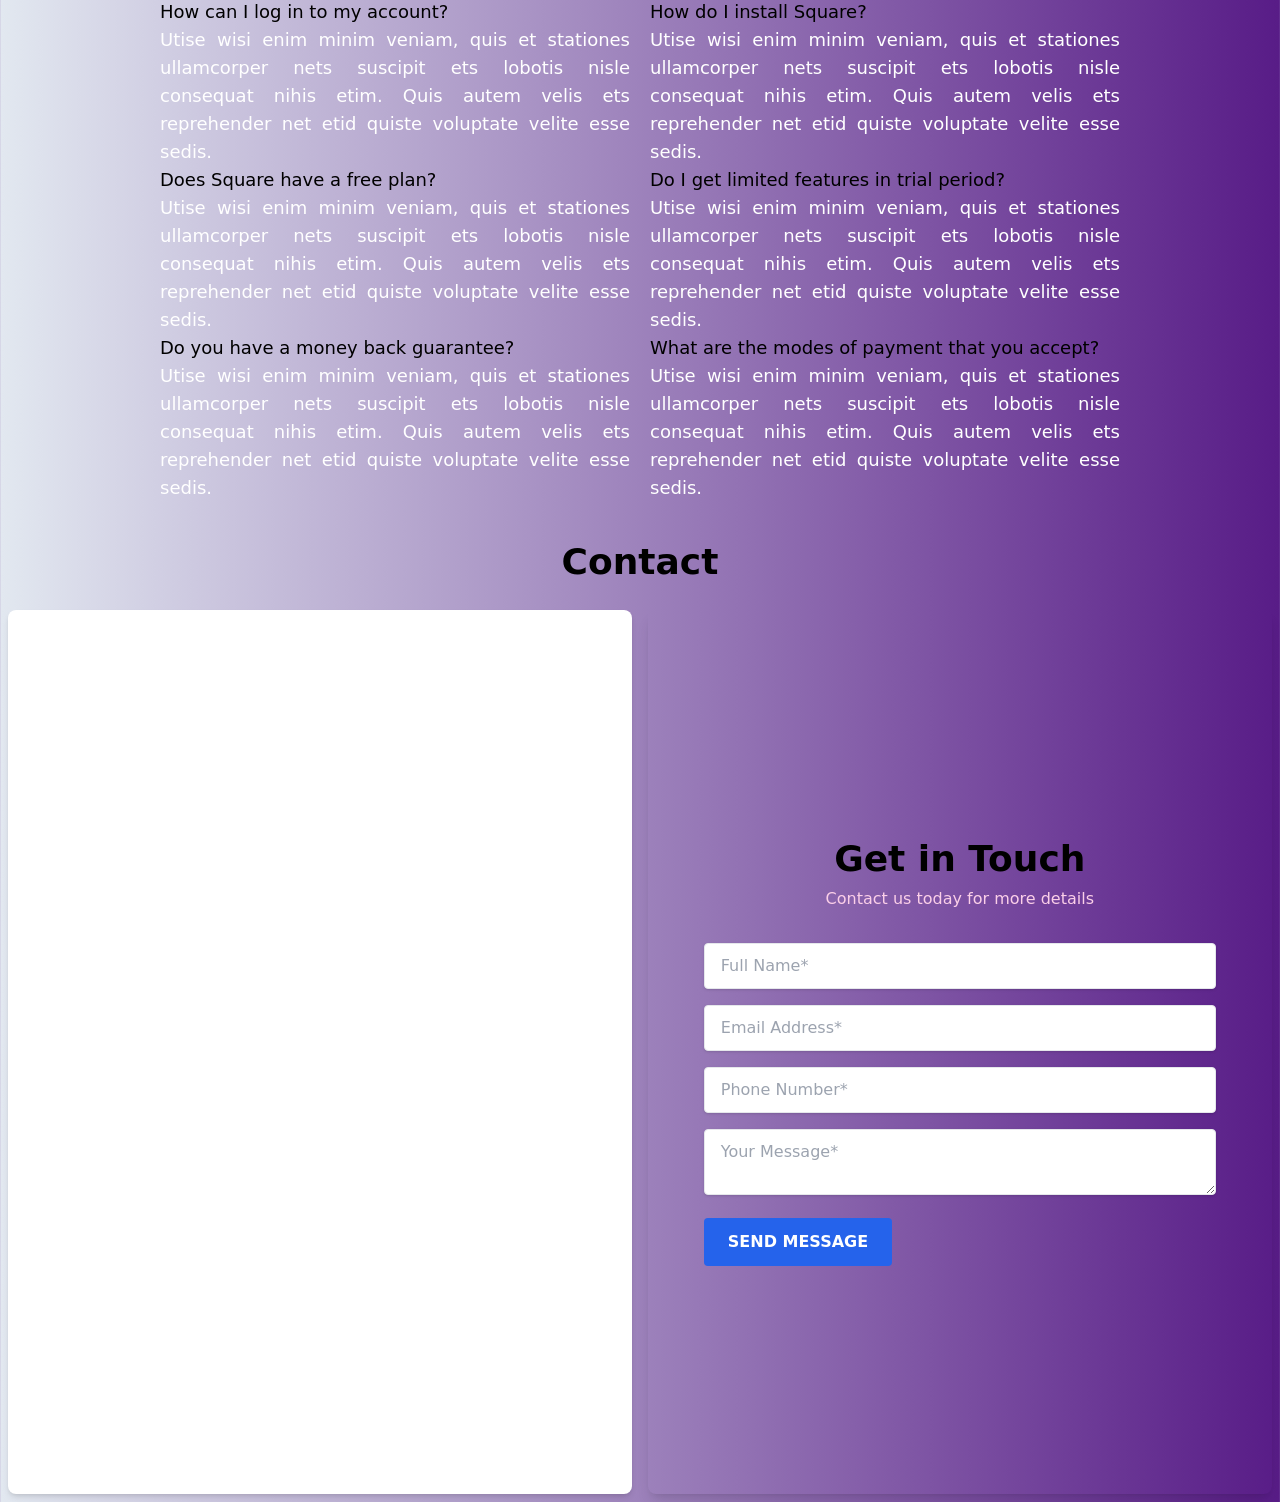
==== commit e064b476: "Merge pull request #27 from pavanp0309/mahendra Mahendra" ====
--- a/index.html
+++ b/index.html
@@ -5,13 +5,6 @@
     <meta name="viewport" content="width=device-width, initial-scale=1.0">
     <title>Document</title>
     <link rel="stylesheet" href="./css/main.css">
-    <style>
-        body{
-            font-family: 'Open Sans', sans-serif;
-        }
-    </style>
-
-   
     <!-- bootstrap-icons cdn -->
     <link rel="stylesheet" href="https://cdn.jsdelivr.net/npm/bootstrap-icons@1.11.3/font/bootstrap-icons.min.css">
 </head>
@@ -30,13 +23,13 @@
         <!-- Desktop Menu -->
         <div class="hidden md:flex items-center space-x-6 ">
             <ul class="space-x-6 hidden md:flex  md:px-5">
-                <li><a href="#home" class="text-2xl hover:text-blue-600 pe-5">Home</a></li>
+                <li><a href="" class="text-2xl hover:text-blue-600 pe-5">Home</a></li>
                 <li><a href="" class="text-2xl hover:text-blue-600 pe-5">About</a></li>
                 <li><a href="" class="text-2xl hover:text-blue-600 pe-5">Features</a></li>
                 <li><a href="#team" class="text-2xl hover:text-blue-600 pe-5">Team</a></li>
                 <li><a href="" class="text-2xl hover:text-blue-600 pe-5">Showcase</a></li>
                 <li><a href="#price" class="text-2xl hover:text-blue-600 pe-5">Pricing</a></li>
-                <li><a href="#blog" class="text-2xl hover:text-blue-600 pe-5">Blog</a></li>
+                <li><a href="" class="text-2xl hover:text-blue-600 pe-5">Blog</a></li>
                 <li><a href="#contact" class="text-2xl hover:text-blue-600 ">Contact</a></li>
             </ul>
             <a href=""class="px-6 hidden md:block hover:bg-white bg-blue-600 py-3 rounded-lg text-white hover:text-black text-xl font-bold hover:border hover:shadow ">
@@ -58,13 +51,13 @@
     <!-- Mobile Menu -->
     <div id="mobile-menu" class="hidden md:hidden md:flex-row px-4 py-3">
         <ul>
-            <li><a href="#home" class="block py-2 text-gray-600 hover:text-blue-600 text-2xl">Home</a></li>
+            <li><a href="#" class="block py-2 text-gray-600 hover:text-blue-600 text-2xl">Home</a></li>
             <li><a href="#" class="block py-2 text-gray-600 hover:text-blue-600 text-2xl">About</a></li>
             <li><a href="#" class="block py-2 text-gray-600 hover:text-blue-600 text-2xl">Features</a></li>
             <li><a href="#team" class="block py-2 text-gray-600 hover:text-blue-600 text-2xl">Team</a></li>
             <li><a href="#" class="block py-2 text-gray-600 hover:text-blue-600 text-2xl">Showcase</a></li>
             <li><a href="#price" class="block py-2 text-gray-600 hover:text-blue-600 text-2xl">Pricing</a></li>
-            <li><a href="#blog" class="block py-2 text-gray-600 hover:text-blue-600 text-2xl">Blog</a></li>
+            <li><a href="#" class="block py-2 text-gray-600 hover:text-blue-600 text-2xl">Blog</a></li>
             <li><a href="#contact" class="block py-2 text-gray-600 hover:text-blue-600 text-2xl">Contact</a></li>
             <li class="py-3"><a href=""class="px-6 hover:bg-white bg-blue-600 py-3 rounded-lg text-white hover:text-black text-xl font-bold hover:border hover:shadow ">
                 Get Started</a></li>
@@ -74,7 +67,7 @@
 
 
   <!-- home -->
-  <div id="home" class="min-h-screen flex flex-col justify-center items-center bg-gray-900 bg-opacity-50 mb-5" style="background-image: url(https://c.stocksy.com/a/szv500/z9/1414584.jpg)">
+  <div class="min-h-screen flex flex-col justify-center items-center bg-gray-900 bg-opacity-50 mb-5" style="background-image: url(https://c.stocksy.com/a/szv500/z9/1414584.jpg)">
     <div class="text-center text-white">
       <h1 class="text-4xl font-bold mb-4">The World's Most Advanced CRM Tool</h1>
       <p class="text-lg font-medium mb-6">Square is designed with your customers in mind, so you can track and analyze all your data at any time in one central location. Get started today!</p>
@@ -420,45 +413,6 @@
   </div>
       <!-- freqently asked qestions end -->
 <!-- pricing section end -->
- 
-  <!-- blog -->
-  <div id="blog" class="max-w-7xl mx-auto px-4 sm:px-6 lg:px-8 my-12">
-    <!-- heading starts -->
-    <h2 class="text-3xl font-semibold text-center mb-12 pt-6">Our Blog</h2>
-    <!-- heading ends -->
-    <!-- card-1 starts -->
-    <div class="grid grid-cols-1 md:grid-cols-3 gap-6 ">
-    <div class="bg-white rounded-lg overflow-hidden shadow-2xl transition ease-in-out delay-150  hover:-translate-y-1 hover:scale-110  duration-300 ">
-    <img src="https://img.freepik.com/premium-photo/woman-smiling-while-working-laptop-bright-modern-office-environment_132358-62577.jpg" alt="" class="w-full">
-    <div class="p-6 drop-shadow-xl">
-    <h3 class="text-base text-gray-900 font-semibold mb-2 hover:text-blue-600 text-center">The Guide To LinkedIn Ads</h3>
-    <p class="text-gray-600 text-sm mb-4 opacity-40 ">📆 August 1st, 2019</p>
-    <p class="text-gray-500  text-xs">Quis autem velis nets reprehender net etid quiste voluptate velite est quam nihis etsa sedit varias.</p>
-    </div>
-    </div>
-    <!-- card-1 ends -->
-    <!-- card-2 starts -->
-    <div class="bg-white rounded-lg overflow-hidden shadow-2xl transition ease-in-out delay-150  hover:-translate-y-1 hover:scale-110  duration-300 ">
-    <img src="https://encrypted-tbn0.gstatic.com/images?q=tbn:ANd9GcSNnd3eQq7HQBytEww8wqTbjZHNlC5TISvs5w&s " alt="" class="w-full h-52">
-    <div class="p-6">
-    <h3 class="text-base text-gray-900 font-semibold mb-2 hover:text-blue-600 text-center ">Affinity Designer Quick Start</h3>
-    <p class="text-gray-600 text-sm mb-4 opacity-40">📆 September 27th, 2019</p>
-    <p class="text-gray-500 text-xs">Quis autem velis nets reprehender net etid quiste voluptate velite est quam nihis etsa sedit varias.</p>
-    </div>
-    </div>
-    <!-- card-2 ends -->
-     <!-- card-3 starts -->
-    <div class="bg-white rounded-lg overflow-hidden shadow-2xl transition ease-in-out delay-150  hover:-translate-y-1 hover:scale-110  duration-300 ">
-    <img src="https://encrypted-tbn0.gstatic.com/images?q=tbn:ANd9GcTf3WUGBS2qMF7gcjiQwHz2SGIjwBX5jiygQg&s" alt="" class="w-full">
-    <div class="p-6">
-    <h3 class="text-base text-gray-900 font-semibold mb-2 hover:text-blue-600 text-center">Our Happy Team</h3>
-    <p class="text-gray-600 text-sm mb-4  opacity-40">📆 July 11th, 2019</p>
-    <p class="text-gray-500 text-xs ">Quis autem velis nets reprehender net etid quiste voluptate velite est quam nihis etsa sedit varias.</p>
-    </div>
-    </div>
-    <!-- card-3 ends -->
-    </div>
-    </div>
   
   <!-- Contact -->
    <div id="contact">
--- a/css/main.css
+++ b/css/main.css
@@ -582,28 +582,16 @@
   }
 }
 
-.collapse {
-  visibility: collapse;
-}
-
-.absolute {
-  position: absolute;
-}
-
-.relative {
-  position: relative;
-}
-
-.left-4 {
-  left: 1rem;
-}
-
-.right-4 {
-  right: 1rem;
-}
-
-.top-1\/2 {
-  top: 50%;
+.m-2 {
+  margin: 0.5rem;
+}
+
+.m-auto {
+  margin: auto;
+}
+
+.m-3 {
+  margin: 0.75rem;
 }
 
 .mx-auto {
@@ -611,49 +599,52 @@
   margin-right: auto;
 }
 
+.my-4 {
+  margin-top: 1rem;
+  margin-bottom: 1rem;
+}
+
+.mx-10 {
+  margin-left: 2.5rem;
+  margin-right: 2.5rem;
+}
+
+.my-16 {
+  margin-top: 4rem;
+  margin-bottom: 4rem;
+}
+
 .my-5 {
   margin-top: 1.25rem;
   margin-bottom: 1.25rem;
 }
 
-.mb-3 {
-  margin-bottom: 0.75rem;
-}
-
-.ml-4 {
-  margin-left: 1rem;
+.mb-12 {
+  margin-bottom: 3rem;
+}
+
+.mb-4 {
+  margin-bottom: 1rem;
+}
+
+.mb-6 {
+  margin-bottom: 1.5rem;
+}
+
+.mt-2 {
+  margin-top: 0.5rem;
+}
+
+.mt-4 {
+  margin-top: 1rem;
 }
 
 .mt-8 {
   margin-top: 2rem;
 }
 
-.mb-4 {
-  margin-bottom: 1rem;
-}
-
-.mb-8 {
-  margin-bottom: 2rem;
-}
-
-.mb-2 {
-  margin-bottom: 0.5rem;
-}
-
-.mt-4 {
-  margin-top: 1rem;
-}
-
-.mt-10 {
-  margin-top: 2.5rem;
-}
-
-.mt-5 {
-  margin-top: 1.25rem;
-}
-
-.mt-2 {
-  margin-top: 0.5rem;
+.mb-5 {
+  margin-bottom: 1.25rem;
 }
 
 .block {
@@ -672,225 +663,137 @@
   display: none;
 }
 
+.h-24 {
+  height: 6rem;
+}
+
+.h-6 {
+  height: 1.5rem;
+}
+
 .h-64 {
   height: 16rem;
 }
 
-.h-32 {
-  height: 8rem;
-}
-
 .h-screen {
   height: 100vh;
 }
 
-.h-\[\] {
-  height: ;
-}
-
-.h-\[100\] {
-  height: 100;
-}
-
-.h-\[100\%\] {
-  height: 100%;
-}
-
-.h-5 {
-  height: 1.25rem;
-}
-
-.h-2 {
-  height: 0.5rem;
-}
-
-.h-36 {
-  height: 9rem;
-}
-
-.h-16 {
-  height: 4rem;
-}
-
-.h-14 {
-  height: 3.5rem;
-}
-
-.h-12 {
-  height: 3rem;
-}
-
-.h-\[300px\] {
-  height: 300px;
-}
-
-.h-auto {
-  height: auto;
-}
-
-.h-full {
-  height: 100%;
-}
-
-.max-h-36 {
-  max-height: 9rem;
-}
-
 .min-h-screen {
   min-height: 100vh;
 }
 
-.w-64 {
-  width: 16rem;
+.w-24 {
+  width: 6rem;
+}
+
+.w-6 {
+  width: 1.5rem;
 }
 
 .w-full {
   width: 100%;
 }
 
-.w-4 {
-  width: 1rem;
-}
-
-.w-2 {
-  width: 0.5rem;
-}
-
-.w-5 {
-  width: 1.25rem;
-}
-
-.w-1\/4 {
-  width: 25%;
-}
-
-.w-20 {
-  width: 5rem;
-}
-
-.max-w-7xl {
-  max-width: 80rem;
-}
-
-.max-w-4xl {
-  max-width: 56rem;
-}
-
-.max-w-max {
-  max-width: -moz-max-content;
-  max-width: max-content;
-}
-
-.max-w-5xl {
-  max-width: 64rem;
-}
-
-.max-w-sm {
-  max-width: 24rem;
+.max-w-6xl {
+  max-width: 72rem;
+}
+
+.max-w-lg {
+  max-width: 32rem;
 }
 
 .flex-1 {
   flex: 1 1 0%;
 }
 
-.flex-shrink-0 {
-  flex-shrink: 0;
-}
-
-.-translate-y-1\/2 {
-  --tw-translate-y: -50%;
-  transform: translate(var(--tw-translate-x), var(--tw-translate-y)) rotate(var(--tw-rotate)) skewX(var(--tw-skew-x)) skewY(var(--tw-skew-y)) scaleX(var(--tw-scale-x)) scaleY(var(--tw-scale-y));
-}
-
-.transform {
-  transform: translate(var(--tw-translate-x), var(--tw-translate-y)) rotate(var(--tw-rotate)) skewX(var(--tw-skew-x)) skewY(var(--tw-skew-y)) scaleX(var(--tw-scale-x)) scaleY(var(--tw-scale-y));
-}
-
-.grid-cols-2 {
-  grid-template-columns: repeat(2, minmax(0, 1fr));
+.appearance-none {
+  -webkit-appearance: none;
+     -moz-appearance: none;
+          appearance: none;
 }
 
 .grid-cols-1 {
   grid-template-columns: repeat(1, minmax(0, 1fr));
 }
 
-.grid-cols-3 {
-  grid-template-columns: repeat(3, minmax(0, 1fr));
-}
-
 .flex-col {
   flex-direction: column;
 }
 
-.flex-wrap {
-  flex-wrap: wrap;
-}
-
 .items-center {
   align-items: center;
 }
 
+.justify-normal {
+  justify-content: normal;
+}
+
 .justify-center {
   justify-content: center;
 }
 
-.justify-evenly {
-  justify-content: space-evenly;
+.justify-between {
+  justify-content: space-between;
+}
+
+.gap-4 {
+  gap: 1rem;
+}
+
+.gap-3 {
+  gap: 0.75rem;
 }
 
 .gap-5 {
   gap: 1.25rem;
 }
 
-.gap-4 {
-  gap: 1rem;
-}
-
-.gap-6 {
-  gap: 1.5rem;
-}
-
-.gap-8 {
-  gap: 2rem;
-}
-
-.gap-1 {
-  gap: 0.25rem;
-}
-
-.space-y-4 > :not([hidden]) ~ :not([hidden]) {
-  --tw-space-y-reverse: 0;
-  margin-top: calc(1rem * calc(1 - var(--tw-space-y-reverse)));
-  margin-bottom: calc(1rem * var(--tw-space-y-reverse));
-}
-
-.overflow-hidden {
-  overflow: hidden;
+.space-x-4 > :not([hidden]) ~ :not([hidden]) {
+  --tw-space-x-reverse: 0;
+  margin-right: calc(1rem * var(--tw-space-x-reverse));
+  margin-left: calc(1rem * calc(1 - var(--tw-space-x-reverse)));
+}
+
+.space-x-6 > :not([hidden]) ~ :not([hidden]) {
+  --tw-space-x-reverse: 0;
+  margin-right: calc(1.5rem * var(--tw-space-x-reverse));
+  margin-left: calc(1.5rem * calc(1 - var(--tw-space-x-reverse)));
+}
+
+.rounded {
+  border-radius: 0.25rem;
+}
+
+.rounded-full {
+  border-radius: 9999px;
+}
+
+.rounded-lg {
+  border-radius: 0.5rem;
 }
 
 .rounded-md {
   border-radius: 0.375rem;
 }
 
-.rounded-lg {
-  border-radius: 0.5rem;
-}
-
-.rounded-full {
-  border-radius: 9999px;
-}
-
-.rounded {
-  border-radius: 0.25rem;
-}
-
 .border {
   border-width: 1px;
 }
 
-.border-gray-300 {
-  --tw-border-opacity: 1;
-  border-color: rgb(209 213 219 / var(--tw-border-opacity, 1));
+.bg-blue-500 {
+  --tw-bg-opacity: 1;
+  background-color: rgb(59 130 246 / var(--tw-bg-opacity, 1));
+}
+
+.bg-blue-600 {
+  --tw-bg-opacity: 1;
+  background-color: rgb(37 99 235 / var(--tw-bg-opacity, 1));
+}
+
+.bg-cyan-500 {
+  --tw-bg-opacity: 1;
+  background-color: rgb(6 182 212 / var(--tw-bg-opacity, 1));
 }
 
 .bg-gray-100 {
@@ -898,131 +801,27 @@
   background-color: rgb(243 244 246 / var(--tw-bg-opacity, 1));
 }
 
+.bg-gray-900 {
+  --tw-bg-opacity: 1;
+  background-color: rgb(17 24 39 / var(--tw-bg-opacity, 1));
+}
+
 .bg-white {
   --tw-bg-opacity: 1;
   background-color: rgb(255 255 255 / var(--tw-bg-opacity, 1));
 }
 
-.bg-gray-400 {
-  --tw-bg-opacity: 1;
-  background-color: rgb(156 163 175 / var(--tw-bg-opacity, 1));
-}
-
-.bg-gray-300 {
-  --tw-bg-opacity: 1;
-  background-color: rgb(209 213 219 / var(--tw-bg-opacity, 1));
-}
-
 .bg-gray-200 {
   --tw-bg-opacity: 1;
   background-color: rgb(229 231 235 / var(--tw-bg-opacity, 1));
 }
 
-.bg-gray-500 {
-  --tw-bg-opacity: 1;
-  background-color: rgb(107 114 128 / var(--tw-bg-opacity, 1));
-}
-
-.bg-blue-500 {
-  --tw-bg-opacity: 1;
-  background-color: rgb(59 130 246 / var(--tw-bg-opacity, 1));
-}
-
-.bg-black {
-  --tw-bg-opacity: 1;
-  background-color: rgb(0 0 0 / var(--tw-bg-opacity, 1));
-}
-
-.bg-blue-400 {
-  --tw-bg-opacity: 1;
-  background-color: rgb(96 165 250 / var(--tw-bg-opacity, 1));
-}
-
-.bg-violet-400 {
-  --tw-bg-opacity: 1;
-  background-color: rgb(167 139 250 / var(--tw-bg-opacity, 1));
-}
-
-.bg-gray-50 {
-  --tw-bg-opacity: 1;
-  background-color: rgb(249 250 251 / var(--tw-bg-opacity, 1));
-}
-
-.bg-blue-200 {
-  --tw-bg-opacity: 1;
-  background-color: rgb(191 219 254 / var(--tw-bg-opacity, 1));
-}
-
-.bg-gray-800 {
-  --tw-bg-opacity: 1;
-  background-color: rgb(31 41 55 / var(--tw-bg-opacity, 1));
-}
-
-.bg-green-500 {
-  --tw-bg-opacity: 1;
-  background-color: rgb(34 197 94 / var(--tw-bg-opacity, 1));
-}
-
-.bg-pink-500 {
-  --tw-bg-opacity: 1;
-  background-color: rgb(236 72 153 / var(--tw-bg-opacity, 1));
-}
-
-.bg-purple-500 {
-  --tw-bg-opacity: 1;
-  background-color: rgb(168 85 247 / var(--tw-bg-opacity, 1));
-}
-
-.bg-red-500 {
-  --tw-bg-opacity: 1;
-  background-color: rgb(239 68 68 / var(--tw-bg-opacity, 1));
-}
-
-.bg-yellow-500 {
-  --tw-bg-opacity: 1;
-  background-color: rgb(234 179 8 / var(--tw-bg-opacity, 1));
-}
-
-.bg-slate-500 {
-  --tw-bg-opacity: 1;
-  background-color: rgb(100 116 139 / var(--tw-bg-opacity, 1));
-}
-
-.bg-green-100 {
-  --tw-bg-opacity: 1;
-  background-color: rgb(220 252 231 / var(--tw-bg-opacity, 1));
-}
-
-.bg-red-100 {
-  --tw-bg-opacity: 1;
-  background-color: rgb(254 226 226 / var(--tw-bg-opacity, 1));
-}
-
-.bg-yellow-100 {
-  --tw-bg-opacity: 1;
-  background-color: rgb(254 249 195 / var(--tw-bg-opacity, 1));
-}
-
-.bg-\[url\(\'https\:\/\/via\.placeholder\.com\/150\'\)\] {
-  background-image: url('https://via.placeholder.com/150');
-}
-
-.bg-\[url\(\'\'\)\] {
-  background-image: url('');
-}
-
-.bg-\[url\(\'https\:\/\/png\.pngtree\.com\/png-vector\/20190115\/ourmid\/pngtree-blue-cool-technology-lines-tech-wind-border-the-internet-png-image_338309\.jpg\'\)\] {
-  background-image: url('https://png.pngtree.com/png-vector/20190115/ourmid/pngtree-blue-cool-technology-lines-tech-wind-border-the-internet-png-image_338309.jpg');
+.bg-opacity-50 {
+  --tw-bg-opacity: 0.5;
 }
 
 .bg-gradient-to-r {
   background-image: linear-gradient(to right, var(--tw-gradient-stops));
-}
-
-.from-blue-500 {
-  --tw-gradient-from: #3b82f6 var(--tw-gradient-from-position);
-  --tw-gradient-to: rgb(59 130 246 / 0) var(--tw-gradient-to-position);
-  --tw-gradient-stops: var(--tw-gradient-from), var(--tw-gradient-to);
 }
 
 .from-slate-200 {
@@ -1031,51 +830,30 @@
   --tw-gradient-stops: var(--tw-gradient-from), var(--tw-gradient-to);
 }
 
-.from-zinc-300 {
-  --tw-gradient-from: #d4d4d8 var(--tw-gradient-from-position);
-  --tw-gradient-to: rgb(212 212 216 / 0) var(--tw-gradient-to-position);
-  --tw-gradient-stops: var(--tw-gradient-from), var(--tw-gradient-to);
-}
-
-.to-green-500 {
-  --tw-gradient-to: #22c55e var(--tw-gradient-to-position);
-}
-
 .to-purple-900 {
   --tw-gradient-to: #581c87 var(--tw-gradient-to-position);
 }
 
-.to-zinc-800 {
-  --tw-gradient-to: #27272a var(--tw-gradient-to-position);
-}
-
-.bg-cover {
-  background-size: cover;
-}
-
-.object-cover {
-  -o-object-fit: cover;
-     object-fit: cover;
-}
-
-.p-5 {
-  padding: 1.25rem;
+.p-2 {
+  padding: 0.5rem;
+}
+
+.p-6 {
+  padding: 1.5rem;
 }
 
 .p-4 {
   padding: 1rem;
 }
 
-.p-6 {
-  padding: 1.5rem;
-}
-
-.p-10 {
-  padding: 2.5rem;
-}
-
-.p-2 {
-  padding: 0.5rem;
+.px-2 {
+  padding-left: 0.5rem;
+  padding-right: 0.5rem;
+}
+
+.px-3 {
+  padding-left: 0.75rem;
+  padding-right: 0.75rem;
 }
 
 .px-4 {
@@ -1088,11 +866,78 @@
   padding-right: 1.5rem;
 }
 
+.py-12 {
+  padding-top: 3rem;
+  padding-bottom: 3rem;
+}
+
 .py-2 {
   padding-top: 0.5rem;
   padding-bottom: 0.5rem;
 }
 
+.py-3 {
+  padding-top: 0.75rem;
+  padding-bottom: 0.75rem;
+}
+
+.py-5 {
+  padding-top: 1.25rem;
+  padding-bottom: 1.25rem;
+}
+
+.py-6 {
+  padding-top: 1.5rem;
+  padding-bottom: 1.5rem;
+}
+
+.px-1 {
+  padding-left: 0.25rem;
+  padding-right: 0.25rem;
+}
+
+.py-1 {
+  padding-top: 0.25rem;
+  padding-bottom: 0.25rem;
+}
+
+.py-8 {
+  padding-top: 2rem;
+  padding-bottom: 2rem;
+}
+
+.pe-5 {
+  padding-inline-end: 1.25rem;
+}
+
+.pb-10 {
+  padding-bottom: 2.5rem;
+}
+
+.pb-6 {
+  padding-bottom: 1.5rem;
+}
+
+.pl-4 {
+  padding-left: 1rem;
+}
+
+.pr-5 {
+  padding-right: 1.25rem;
+}
+
+.pt-1 {
+  padding-top: 0.25rem;
+}
+
+.pt-10 {
+  padding-top: 2.5rem;
+}
+
+.pt-2 {
+  padding-top: 0.5rem;
+}
+
 .pt-3 {
   padding-top: 0.75rem;
 }
@@ -1101,18 +946,6 @@
   padding-top: 1rem;
 }
 
-.pb-4 {
-  padding-bottom: 1rem;
-}
-
-.pl-0 {
-  padding-left: 0px;
-}
-
-.pl-5 {
-  padding-left: 1.25rem;
-}
-
 .pt-5 {
   padding-top: 1.25rem;
 }
@@ -1121,36 +954,24 @@
   padding-bottom: 1.25rem;
 }
 
-.pt-2 {
-  padding-top: 0.5rem;
-}
-
-.pt-0 {
-  padding-top: 0px;
-}
-
-.pt-0\.5 {
-  padding-top: 0.125rem;
-}
-
-.pt-1 {
-  padding-top: 0.25rem;
-}
-
-.pl-4 {
-  padding-left: 1rem;
+.pb-2 {
+  padding-bottom: 0.5rem;
+}
+
+.pb-20 {
+  padding-bottom: 5rem;
 }
 
 .text-center {
   text-align: center;
 }
 
-.text-start {
-  text-align: start;
-}
-
-.text-end {
-  text-align: end;
+.text-justify {
+  text-align: justify;
+}
+
+.align-middle {
+  vertical-align: middle;
 }
 
 .text-2xl {
@@ -1158,62 +979,79 @@
   line-height: 2rem;
 }
 
+.text-3xl {
+  font-size: 1.875rem;
+  line-height: 2.25rem;
+}
+
 .text-4xl {
   font-size: 2.25rem;
   line-height: 2.5rem;
 }
 
+.text-lg {
+  font-size: 1.125rem;
+  line-height: 1.75rem;
+}
+
+.text-sm {
+  font-size: 0.875rem;
+  line-height: 1.25rem;
+}
+
 .text-xl {
   font-size: 1.25rem;
   line-height: 1.75rem;
 }
 
-.text-3xl {
-  font-size: 1.875rem;
-  line-height: 2.25rem;
-}
-
 .text-xs {
   font-size: 0.75rem;
   line-height: 1rem;
 }
 
-.text-sm {
-  font-size: 0.875rem;
-  line-height: 1.25rem;
-}
-
-.text-lg {
-  font-size: 1.125rem;
-  line-height: 1.75rem;
-}
-
 .font-bold {
   font-weight: 700;
 }
 
+.font-extrabold {
+  font-weight: 800;
+}
+
+.font-medium {
+  font-weight: 500;
+}
+
 .font-semibold {
   font-weight: 600;
 }
 
-.font-medium {
-  font-weight: 500;
-}
-
-.capitalize {
-  text-transform: capitalize;
-}
-
-.leading-loose {
-  line-height: 2;
-}
-
-.leading-relaxed {
-  line-height: 1.625;
-}
-
-.leading-snug {
-  line-height: 1.375;
+.leading-tight {
+  line-height: 1.25;
+}
+
+.text-black {
+  --tw-text-opacity: 1;
+  color: rgb(0 0 0 / var(--tw-text-opacity, 1));
+}
+
+.text-blue-500 {
+  --tw-text-opacity: 1;
+  color: rgb(59 130 246 / var(--tw-text-opacity, 1));
+}
+
+.text-blue-600 {
+  --tw-text-opacity: 1;
+  color: rgb(37 99 235 / var(--tw-text-opacity, 1));
+}
+
+.text-blue-800 {
+  --tw-text-opacity: 1;
+  color: rgb(30 64 175 / var(--tw-text-opacity, 1));
+}
+
+.text-gray-500 {
+  --tw-text-opacity: 1;
+  color: rgb(107 114 128 / var(--tw-text-opacity, 1));
 }
 
 .text-gray-600 {
@@ -1221,14 +1059,34 @@
   color: rgb(75 85 99 / var(--tw-text-opacity, 1));
 }
 
+.text-gray-700 {
+  --tw-text-opacity: 1;
+  color: rgb(55 65 81 / var(--tw-text-opacity, 1));
+}
+
 .text-gray-800 {
   --tw-text-opacity: 1;
   color: rgb(31 41 55 / var(--tw-text-opacity, 1));
 }
 
-.text-emerald-50 {
-  --tw-text-opacity: 1;
-  color: rgb(236 253 245 / var(--tw-text-opacity, 1));
+.text-gray-900 {
+  --tw-text-opacity: 1;
+  color: rgb(17 24 39 / var(--tw-text-opacity, 1));
+}
+
+.text-pink-200 {
+  --tw-text-opacity: 1;
+  color: rgb(251 207 232 / var(--tw-text-opacity, 1));
+}
+
+.text-pink-500 {
+  --tw-text-opacity: 1;
+  color: rgb(236 72 153 / var(--tw-text-opacity, 1));
+}
+
+.text-pink-800 {
+  --tw-text-opacity: 1;
+  color: rgb(157 23 77 / var(--tw-text-opacity, 1));
 }
 
 .text-white {
@@ -1236,29 +1094,18 @@
   color: rgb(255 255 255 / var(--tw-text-opacity, 1));
 }
 
-.text-gray-700 {
-  --tw-text-opacity: 1;
-  color: rgb(55 65 81 / var(--tw-text-opacity, 1));
-}
-
-.opacity-5 {
-  opacity: 0.05;
+.text-gray-300 {
+  --tw-text-opacity: 1;
+  color: rgb(209 213 219 / var(--tw-text-opacity, 1));
+}
+
+.text-gray-400 {
+  --tw-text-opacity: 1;
+  color: rgb(156 163 175 / var(--tw-text-opacity, 1));
 }
 
 .opacity-50 {
   opacity: 0.5;
-}
-
-.opacity-40 {
-  opacity: 0.4;
-}
-
-.opacity-30 {
-  opacity: 0.3;
-}
-
-.opacity-100 {
-  opacity: 1;
 }
 
 .shadow {
@@ -1267,98 +1114,58 @@
   box-shadow: var(--tw-ring-offset-shadow, 0 0 #0000), var(--tw-ring-shadow, 0 0 #0000), var(--tw-shadow);
 }
 
+.shadow-lg {
+  --tw-shadow: 0 10px 15px -3px rgb(0 0 0 / 0.1), 0 4px 6px -4px rgb(0 0 0 / 0.1);
+  --tw-shadow-colored: 0 10px 15px -3px var(--tw-shadow-color), 0 4px 6px -4px var(--tw-shadow-color);
+  box-shadow: var(--tw-ring-offset-shadow, 0 0 #0000), var(--tw-ring-shadow, 0 0 #0000), var(--tw-shadow);
+}
+
 .shadow-md {
   --tw-shadow: 0 4px 6px -1px rgb(0 0 0 / 0.1), 0 2px 4px -2px rgb(0 0 0 / 0.1);
   --tw-shadow-colored: 0 4px 6px -1px var(--tw-shadow-color), 0 2px 4px -2px var(--tw-shadow-color);
   box-shadow: var(--tw-ring-offset-shadow, 0 0 #0000), var(--tw-ring-shadow, 0 0 #0000), var(--tw-shadow);
 }
 
-.shadow-none {
-  --tw-shadow: 0 0 #0000;
-  --tw-shadow-colored: 0 0 #0000;
+.shadow-xl {
+  --tw-shadow: 0 20px 25px -5px rgb(0 0 0 / 0.1), 0 8px 10px -6px rgb(0 0 0 / 0.1);
+  --tw-shadow-colored: 0 20px 25px -5px var(--tw-shadow-color), 0 8px 10px -6px var(--tw-shadow-color);
   box-shadow: var(--tw-ring-offset-shadow, 0 0 #0000), var(--tw-ring-shadow, 0 0 #0000), var(--tw-shadow);
 }
 
-.shadow-lg {
-  --tw-shadow: 0 10px 15px -3px rgb(0 0 0 / 0.1), 0 4px 6px -4px rgb(0 0 0 / 0.1);
-  --tw-shadow-colored: 0 10px 15px -3px var(--tw-shadow-color), 0 4px 6px -4px var(--tw-shadow-color);
-  box-shadow: var(--tw-ring-offset-shadow, 0 0 #0000), var(--tw-ring-shadow, 0 0 #0000), var(--tw-shadow);
-}
-
-.transition-transform {
-  transition-property: transform;
+.shadow-slate-500 {
+  --tw-shadow-color: #64748b;
+  --tw-shadow: var(--tw-shadow-colored);
+}
+
+.outline-none {
+  outline: 2px solid transparent;
+  outline-offset: 2px;
+}
+
+.drop-shadow-md {
+  --tw-drop-shadow: drop-shadow(0 4px 3px rgb(0 0 0 / 0.07)) drop-shadow(0 2px 2px rgb(0 0 0 / 0.06));
+  filter: var(--tw-blur) var(--tw-brightness) var(--tw-contrast) var(--tw-grayscale) var(--tw-hue-rotate) var(--tw-invert) var(--tw-saturate) var(--tw-sepia) var(--tw-drop-shadow);
+}
+
+.transition {
+  transition-property: color, background-color, border-color, text-decoration-color, fill, stroke, opacity, box-shadow, transform, filter, -webkit-backdrop-filter;
+  transition-property: color, background-color, border-color, text-decoration-color, fill, stroke, opacity, box-shadow, transform, filter, backdrop-filter;
+  transition-property: color, background-color, border-color, text-decoration-color, fill, stroke, opacity, box-shadow, transform, filter, backdrop-filter, -webkit-backdrop-filter;
   transition-timing-function: cubic-bezier(0.4, 0, 0.2, 1);
   transition-duration: 150ms;
 }
 
-.transition-colors {
-  transition-property: color, background-color, border-color, text-decoration-color, fill, stroke;
-  transition-timing-function: cubic-bezier(0.4, 0, 0.2, 1);
-  transition-duration: 150ms;
-}
-
-.transition-opacity {
-  transition-property: opacity;
-  transition-timing-function: cubic-bezier(0.4, 0, 0.2, 1);
-  transition-duration: 150ms;
-}
-
-.duration-300 {
-  transition-duration: 300ms;
-}
-
-.duration-500 {
-  transition-duration: 500ms;
-}
-
-.ease-in-out {
-  transition-timing-function: cubic-bezier(0.4, 0, 0.2, 1);
-}
-
-.hover\:translate-x-4:hover {
-  --tw-translate-x: 1rem;
+.duration-200 {
+  transition-duration: 200ms;
+}
+
+.hover\:-translate-y-px:hover {
+  --tw-translate-y: -1px;
   transform: translate(var(--tw-translate-x), var(--tw-translate-y)) rotate(var(--tw-rotate)) skewX(var(--tw-skew-x)) skewY(var(--tw-skew-y)) scaleX(var(--tw-scale-x)) scaleY(var(--tw-scale-y));
 }
 
-.hover\:scale-105:hover {
-  --tw-scale-x: 1.05;
-  --tw-scale-y: 1.05;
-  transform: translate(var(--tw-translate-x), var(--tw-translate-y)) rotate(var(--tw-rotate)) skewX(var(--tw-skew-x)) skewY(var(--tw-skew-y)) scaleX(var(--tw-scale-x)) scaleY(var(--tw-scale-y));
-}
-
-.hover\:bg-red-500:hover {
-  --tw-bg-opacity: 1;
-  background-color: rgb(239 68 68 / var(--tw-bg-opacity, 1));
-}
-
-.hover\:bg-gray-500:hover {
-  --tw-bg-opacity: 1;
-  background-color: rgb(107 114 128 / var(--tw-bg-opacity, 1));
-}
-
-.hover\:bg-gray-300:hover {
-  --tw-bg-opacity: 1;
-  background-color: rgb(209 213 219 / var(--tw-bg-opacity, 1));
-}
-
-.hover\:bg-gray-100:hover {
-  --tw-bg-opacity: 1;
-  background-color: rgb(243 244 246 / var(--tw-bg-opacity, 1));
-}
-
-.hover\:bg-black:hover {
-  --tw-bg-opacity: 1;
-  background-color: rgb(0 0 0 / var(--tw-bg-opacity, 1));
-}
-
-.hover\:bg-gray-400:hover {
-  --tw-bg-opacity: 1;
-  background-color: rgb(156 163 175 / var(--tw-bg-opacity, 1));
-}
-
-.hover\:bg-gray-200:hover {
-  --tw-bg-opacity: 1;
-  background-color: rgb(229 231 235 / var(--tw-bg-opacity, 1));
+.hover\:border:hover {
+  border-width: 1px;
 }
 
 .hover\:bg-blue-600:hover {
@@ -1366,32 +1173,49 @@
   background-color: rgb(37 99 235 / var(--tw-bg-opacity, 1));
 }
 
-.hover\:opacity-90:hover {
-  opacity: 0.9;
-}
-
-.hover\:opacity-100:hover {
-  opacity: 1;
-}
-
-.hover\:opacity-0:hover {
-  opacity: 0;
-}
-
-.hover\:opacity-95:hover {
-  opacity: 0.95;
-}
-
-.hover\:opacity-50:hover {
-  opacity: 0.5;
-}
-
-.hover\:opacity-75:hover {
-  opacity: 0.75;
-}
-
-.hover\:opacity-40:hover {
-  opacity: 0.4;
+.hover\:bg-blue-800:hover {
+  --tw-bg-opacity: 1;
+  background-color: rgb(30 64 175 / var(--tw-bg-opacity, 1));
+}
+
+.hover\:bg-white:hover {
+  --tw-bg-opacity: 1;
+  background-color: rgb(255 255 255 / var(--tw-bg-opacity, 1));
+}
+
+.hover\:text-black:hover {
+  --tw-text-opacity: 1;
+  color: rgb(0 0 0 / var(--tw-text-opacity, 1));
+}
+
+.hover\:text-blue-600:hover {
+  --tw-text-opacity: 1;
+  color: rgb(37 99 235 / var(--tw-text-opacity, 1));
+}
+
+.hover\:text-blue-700:hover {
+  --tw-text-opacity: 1;
+  color: rgb(29 78 216 / var(--tw-text-opacity, 1));
+}
+
+.hover\:text-blue-900:hover {
+  --tw-text-opacity: 1;
+  color: rgb(30 58 138 / var(--tw-text-opacity, 1));
+}
+
+.hover\:text-pink-700:hover {
+  --tw-text-opacity: 1;
+  color: rgb(190 24 93 / var(--tw-text-opacity, 1));
+}
+
+.hover\:text-blue-500:hover {
+  --tw-text-opacity: 1;
+  color: rgb(59 130 246 / var(--tw-text-opacity, 1));
+}
+
+.hover\:text-white:hover {
+  --tw-text-opacity: 1;
+  color: rgb(255 255 255 / var(--tw-text-opacity, 1));
 }
 
 .hover\:shadow:hover {
@@ -1400,186 +1224,99 @@
   box-shadow: var(--tw-ring-offset-shadow, 0 0 #0000), var(--tw-ring-shadow, 0 0 #0000), var(--tw-shadow);
 }
 
+.focus\:text-blue-600:focus {
+  --tw-text-opacity: 1;
+  color: rgb(37 99 235 / var(--tw-text-opacity, 1));
+}
+
 .focus\:outline-none:focus {
   outline: 2px solid transparent;
   outline-offset: 2px;
 }
 
-.focus\:ring-2:focus {
-  --tw-ring-offset-shadow: var(--tw-ring-inset) 0 0 0 var(--tw-ring-offset-width) var(--tw-ring-offset-color);
-  --tw-ring-shadow: var(--tw-ring-inset) 0 0 0 calc(2px + var(--tw-ring-offset-width)) var(--tw-ring-color);
-  box-shadow: var(--tw-ring-offset-shadow), var(--tw-ring-shadow), var(--tw-shadow, 0 0 #0000);
-}
-
-.focus\:ring-blue-500:focus {
-  --tw-ring-opacity: 1;
-  --tw-ring-color: rgb(59 130 246 / var(--tw-ring-opacity, 1));
-}
-
 @media (min-width: 480px) {
-  .sm\:w-80 {
-    width: 20rem;
-  }
-
-  .sm\:grid-cols-2 {
-    grid-template-columns: repeat(2, minmax(0, 1fr));
+  .sm\:m-4 {
+    margin: 1rem;
+  }
+
+  .sm\:mx-2 {
+    margin-left: 0.5rem;
+    margin-right: 0.5rem;
+  }
+
+  .sm\:ms-2 {
+    margin-inline-start: 0.5rem;
   }
 
   .sm\:grid-cols-1 {
     grid-template-columns: repeat(1, minmax(0, 1fr));
   }
 
-  .sm\:grid-cols-3 {
-    grid-template-columns: repeat(3, minmax(0, 1fr));
-  }
-
-  .sm\:bg-gradient-to-t {
-    background-image: linear-gradient(to top, var(--tw-gradient-stops));
-  }
-
-  .sm\:text-2xl {
-    font-size: 1.5rem;
-    line-height: 2rem;
-  }
-
-  .sm\:text-4xl {
-    font-size: 2.25rem;
-    line-height: 2.5rem;
-  }
-
-  .sm\:text-base {
-    font-size: 1rem;
-    line-height: 1.5rem;
-  }
-
-  .sm\:text-xl {
-    font-size: 1.25rem;
-    line-height: 1.75rem;
+  .sm\:px-12 {
+    padding-left: 3rem;
+    padding-right: 3rem;
+  }
+
+  .sm\:px-2 {
+    padding-left: 0.5rem;
+    padding-right: 0.5rem;
+  }
+
+  .sm\:ps-2 {
+    padding-inline-start: 0.5rem;
+  }
+
+  .sm\:text-justify {
+    text-align: justify;
   }
 }
 
 @media (min-width: 768px) {
-  .md\:col-auto {
-    grid-column: auto;
-  }
-
-  .md\:-ml-5 {
-    margin-left: -1.25rem;
-  }
-
-  .md\:mb-4 {
-    margin-bottom: 1rem;
-  }
-
-  .md\:mb-6 {
-    margin-bottom: 1.5rem;
+  .md\:block {
+    display: block;
   }
 
   .md\:flex {
     display: flex;
   }
 
-  .md\:grid {
-    display: grid;
+  .md\:hidden {
+    display: none;
   }
 
   .md\:h-full {
     height: 100%;
   }
 
-  .md\:h-screen {
-    height: 100vh;
-  }
-
-  .md\:w-24 {
-    width: 6rem;
-  }
-
-  .md\:w-96 {
-    width: 24rem;
-  }
-
-  .md\:w-1\/3 {
-    width: 33.333333%;
-  }
-
   .md\:w-1\/2 {
     width: 50%;
   }
 
+  .md\:grid-flow-row {
+    grid-auto-flow: row;
+  }
+
+  .md\:grid-cols-2 {
+    grid-template-columns: repeat(2, minmax(0, 1fr));
+  }
+
   .md\:grid-cols-3 {
     grid-template-columns: repeat(3, minmax(0, 1fr));
   }
 
-  .md\:grid-cols-2 {
-    grid-template-columns: repeat(2, minmax(0, 1fr));
-  }
-
-  .md\:grid-cols-1 {
-    grid-template-columns: repeat(1, minmax(0, 1fr));
-  }
-
   .md\:flex-row {
     flex-direction: row;
   }
 
-  .md\:flex-col {
-    flex-direction: column;
-  }
-
-  .md\:pl-5 {
+  .md\:px-5 {
     padding-left: 1.25rem;
-  }
-
-  .md\:pr-10 {
-    padding-right: 2.5rem;
-  }
-
-  .md\:text-4xl {
-    font-size: 2.25rem;
-    line-height: 2.5rem;
-  }
-
-  .md\:text-base {
-    font-size: 1rem;
-    line-height: 1.5rem;
-  }
-
-  .md\:text-xl {
-    font-size: 1.25rem;
-    line-height: 1.75rem;
+    padding-right: 1.25rem;
   }
 }
 
 @media (min-width: 976px) {
-  .lg\:mt-0 {
-    margin-top: 0px;
-  }
-
-  .lg\:w-1\/2 {
-    width: 50%;
-  }
-
-  .lg\:w-1\/4 {
-    width: 25%;
-  }
-
-  .lg\:flex-row {
-    flex-direction: row;
-  }
-
-  .lg\:items-start {
-    align-items: flex-start;
-  }
-
-  .lg\:space-x-8 > :not([hidden]) ~ :not([hidden]) {
-    --tw-space-x-reverse: 0;
-    margin-right: calc(2rem * var(--tw-space-x-reverse));
-    margin-left: calc(2rem * calc(1 - var(--tw-space-x-reverse)));
-  }
-
-  .lg\:p-8 {
-    padding: 2rem;
-  }
-}
-
+  .lg\:grid-cols-5 {
+    grid-template-columns: repeat(5, minmax(0, 1fr));
+  }
+}
+
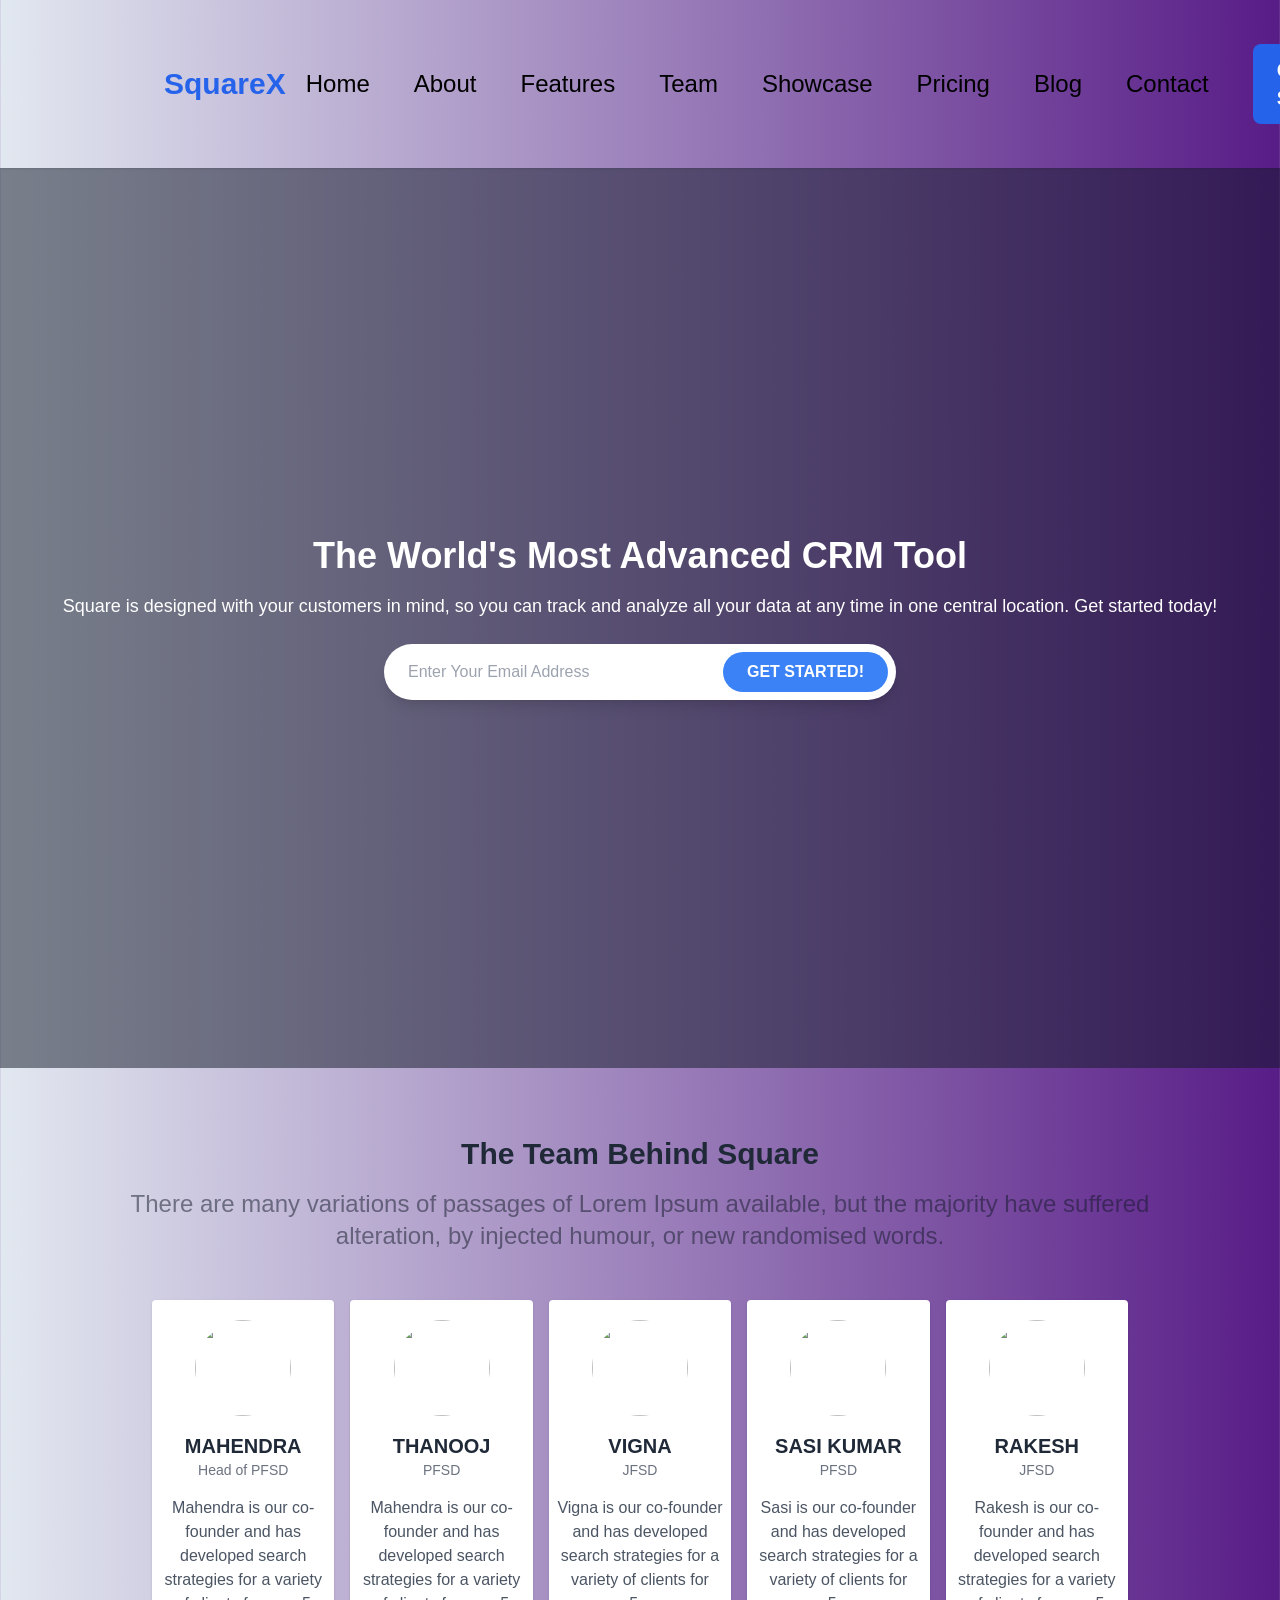
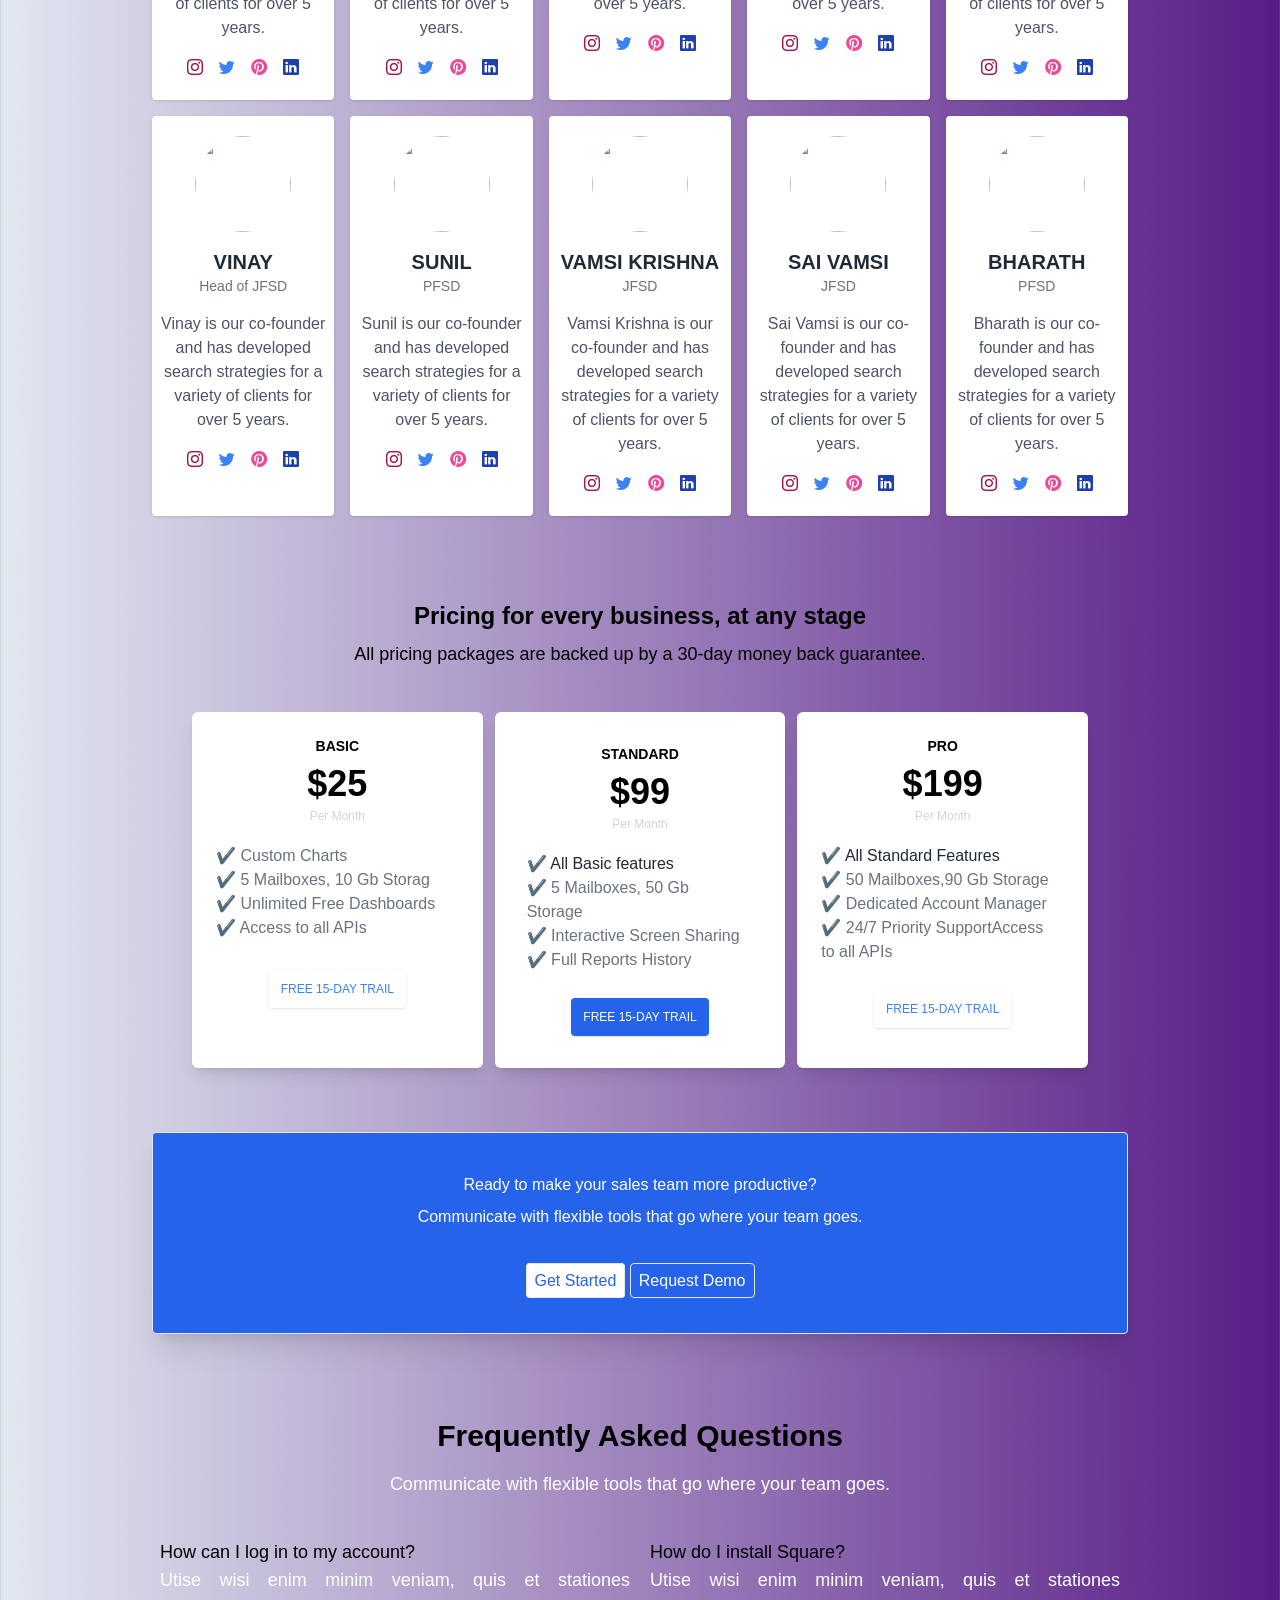
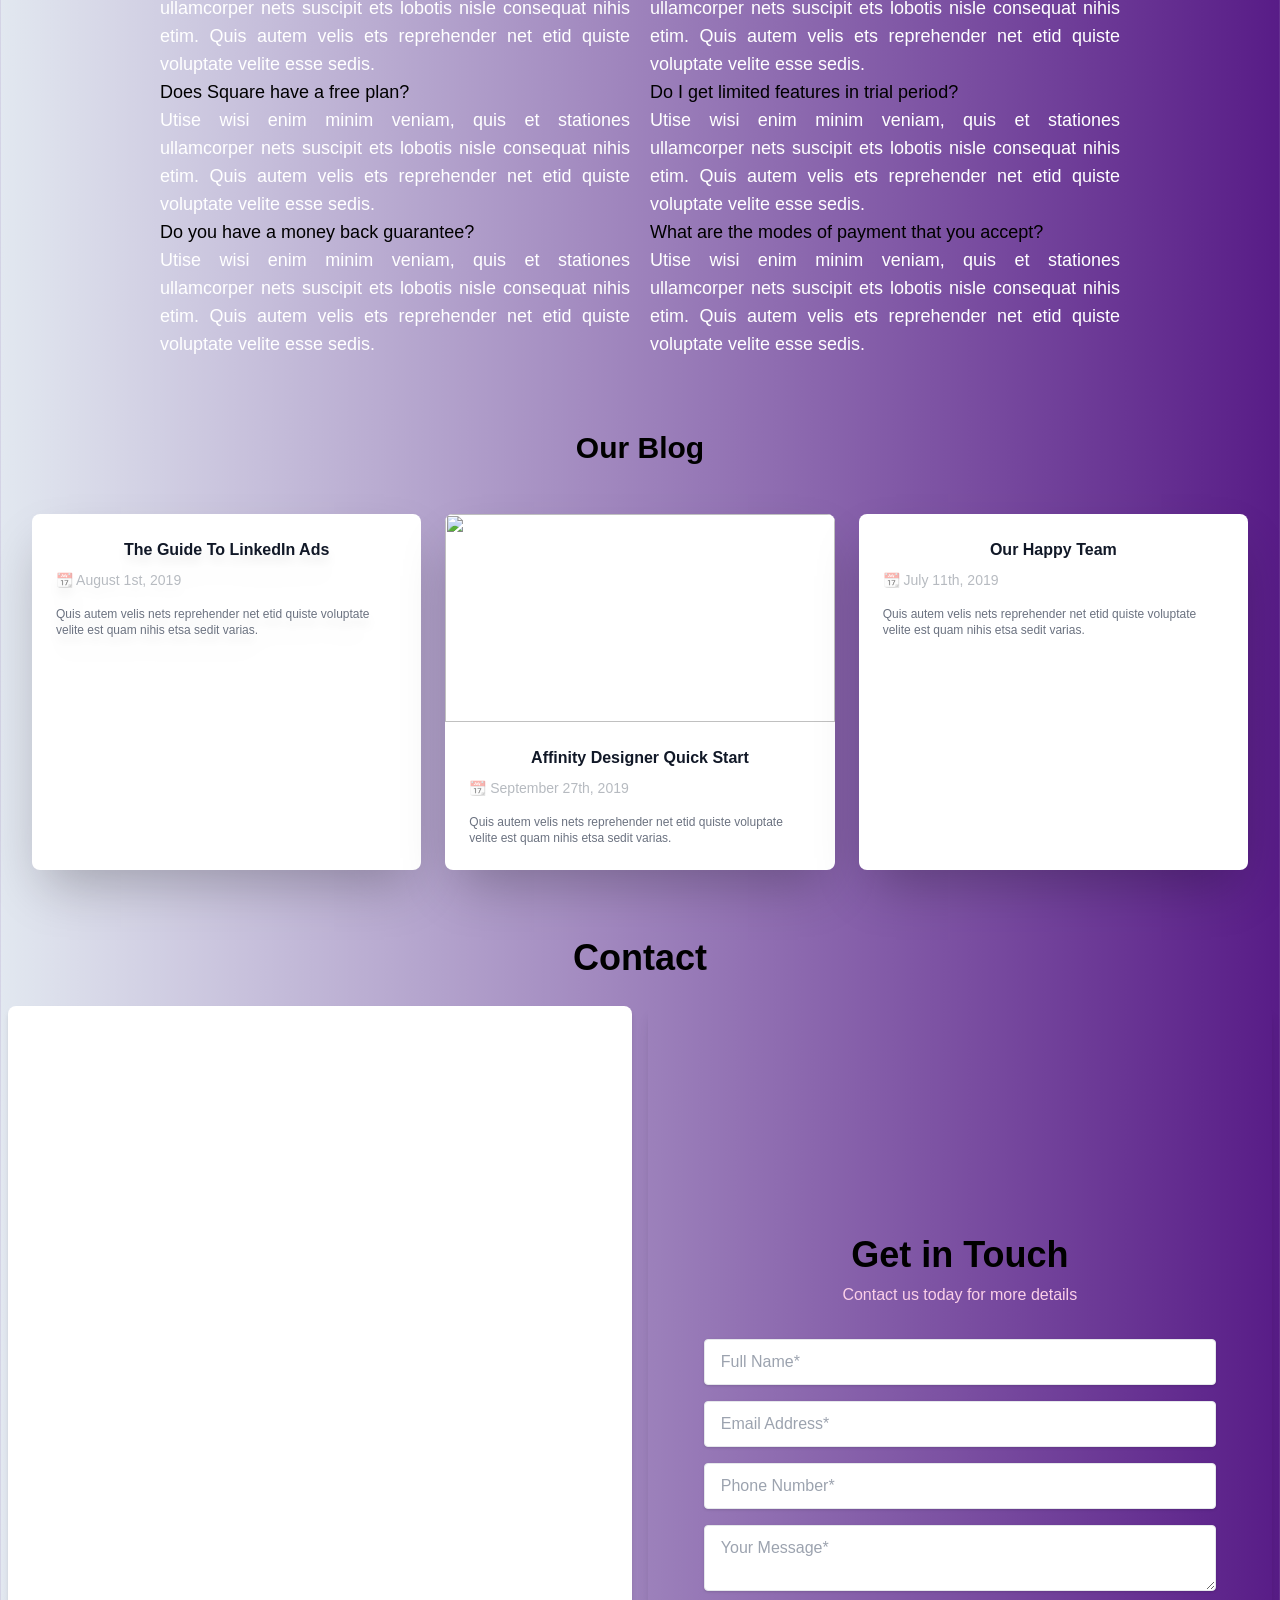
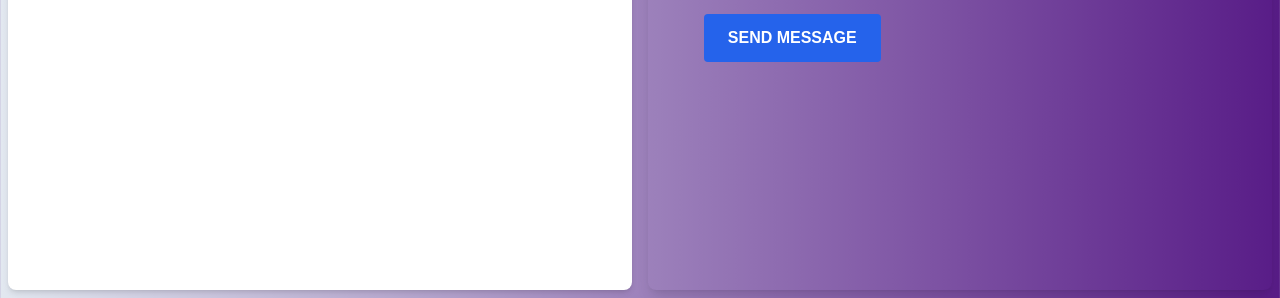
==== commit 83c4be0a: "Merge pull request #28 from pavanp0309/Team-2 Team 2" ====
--- a/index.html
+++ b/index.html
@@ -5,6 +5,13 @@
     <meta name="viewport" content="width=device-width, initial-scale=1.0">
     <title>Document</title>
     <link rel="stylesheet" href="./css/main.css">
+    <style>
+        body{
+            font-family: 'Open Sans', sans-serif;
+        }
+    </style>
+
+   
     <!-- bootstrap-icons cdn -->
     <link rel="stylesheet" href="https://cdn.jsdelivr.net/npm/bootstrap-icons@1.11.3/font/bootstrap-icons.min.css">
 </head>
@@ -23,13 +30,13 @@
         <!-- Desktop Menu -->
         <div class="hidden md:flex items-center space-x-6 ">
             <ul class="space-x-6 hidden md:flex  md:px-5">
-                <li><a href="" class="text-2xl hover:text-blue-600 pe-5">Home</a></li>
+                <li><a href="#home" class="text-2xl hover:text-blue-600 pe-5">Home</a></li>
                 <li><a href="" class="text-2xl hover:text-blue-600 pe-5">About</a></li>
                 <li><a href="" class="text-2xl hover:text-blue-600 pe-5">Features</a></li>
                 <li><a href="#team" class="text-2xl hover:text-blue-600 pe-5">Team</a></li>
                 <li><a href="" class="text-2xl hover:text-blue-600 pe-5">Showcase</a></li>
                 <li><a href="#price" class="text-2xl hover:text-blue-600 pe-5">Pricing</a></li>
-                <li><a href="" class="text-2xl hover:text-blue-600 pe-5">Blog</a></li>
+                <li><a href="#blog" class="text-2xl hover:text-blue-600 pe-5">Blog</a></li>
                 <li><a href="#contact" class="text-2xl hover:text-blue-600 ">Contact</a></li>
             </ul>
             <a href=""class="px-6 hidden md:block hover:bg-white bg-blue-600 py-3 rounded-lg text-white hover:text-black text-xl font-bold hover:border hover:shadow ">
@@ -51,13 +58,13 @@
     <!-- Mobile Menu -->
     <div id="mobile-menu" class="hidden md:hidden md:flex-row px-4 py-3">
         <ul>
-            <li><a href="#" class="block py-2 text-gray-600 hover:text-blue-600 text-2xl">Home</a></li>
+            <li><a href="#home" class="block py-2 text-gray-600 hover:text-blue-600 text-2xl">Home</a></li>
             <li><a href="#" class="block py-2 text-gray-600 hover:text-blue-600 text-2xl">About</a></li>
             <li><a href="#" class="block py-2 text-gray-600 hover:text-blue-600 text-2xl">Features</a></li>
             <li><a href="#team" class="block py-2 text-gray-600 hover:text-blue-600 text-2xl">Team</a></li>
             <li><a href="#" class="block py-2 text-gray-600 hover:text-blue-600 text-2xl">Showcase</a></li>
             <li><a href="#price" class="block py-2 text-gray-600 hover:text-blue-600 text-2xl">Pricing</a></li>
-            <li><a href="#" class="block py-2 text-gray-600 hover:text-blue-600 text-2xl">Blog</a></li>
+            <li><a href="#blog" class="block py-2 text-gray-600 hover:text-blue-600 text-2xl">Blog</a></li>
             <li><a href="#contact" class="block py-2 text-gray-600 hover:text-blue-600 text-2xl">Contact</a></li>
             <li class="py-3"><a href=""class="px-6 hover:bg-white bg-blue-600 py-3 rounded-lg text-white hover:text-black text-xl font-bold hover:border hover:shadow ">
                 Get Started</a></li>
@@ -67,7 +74,7 @@
 
 
   <!-- home -->
-  <div class="min-h-screen flex flex-col justify-center items-center bg-gray-900 bg-opacity-50 mb-5" style="background-image: url(https://c.stocksy.com/a/szv500/z9/1414584.jpg)">
+  <div id="home" class="min-h-screen flex flex-col justify-center items-center bg-gray-900 bg-opacity-50 mb-5" style="background-image: url(https://c.stocksy.com/a/szv500/z9/1414584.jpg)">
     <div class="text-center text-white">
       <h1 class="text-4xl font-bold mb-4">The World's Most Advanced CRM Tool</h1>
       <p class="text-lg font-medium mb-6">Square is designed with your customers in mind, so you can track and analyze all your data at any time in one central location. Get started today!</p>
@@ -413,6 +420,45 @@
   </div>
       <!-- freqently asked qestions end -->
 <!-- pricing section end -->
+ 
+  <!-- blog -->
+  <div id="blog" class="max-w-7xl mx-auto px-4 sm:px-6 lg:px-8 my-12">
+    <!-- heading starts -->
+    <h2 class="text-3xl font-semibold text-center mb-12 pt-6">Our Blog</h2>
+    <!-- heading ends -->
+    <!-- card-1 starts -->
+    <div class="grid grid-cols-1 md:grid-cols-3 gap-6 ">
+    <div class="bg-white rounded-lg overflow-hidden shadow-2xl transition ease-in-out delay-150  hover:-translate-y-1 hover:scale-110  duration-300 ">
+    <img src="https://img.freepik.com/premium-photo/woman-smiling-while-working-laptop-bright-modern-office-environment_132358-62577.jpg" alt="" class="w-full">
+    <div class="p-6 drop-shadow-xl">
+    <h3 class="text-base text-gray-900 font-semibold mb-2 hover:text-blue-600 text-center">The Guide To LinkedIn Ads</h3>
+    <p class="text-gray-600 text-sm mb-4 opacity-40 ">📆 August 1st, 2019</p>
+    <p class="text-gray-500  text-xs">Quis autem velis nets reprehender net etid quiste voluptate velite est quam nihis etsa sedit varias.</p>
+    </div>
+    </div>
+    <!-- card-1 ends -->
+    <!-- card-2 starts -->
+    <div class="bg-white rounded-lg overflow-hidden shadow-2xl transition ease-in-out delay-150  hover:-translate-y-1 hover:scale-110  duration-300 ">
+    <img src="https://encrypted-tbn0.gstatic.com/images?q=tbn:ANd9GcSNnd3eQq7HQBytEww8wqTbjZHNlC5TISvs5w&s " alt="" class="w-full h-52">
+    <div class="p-6">
+    <h3 class="text-base text-gray-900 font-semibold mb-2 hover:text-blue-600 text-center ">Affinity Designer Quick Start</h3>
+    <p class="text-gray-600 text-sm mb-4 opacity-40">📆 September 27th, 2019</p>
+    <p class="text-gray-500 text-xs">Quis autem velis nets reprehender net etid quiste voluptate velite est quam nihis etsa sedit varias.</p>
+    </div>
+    </div>
+    <!-- card-2 ends -->
+     <!-- card-3 starts -->
+    <div class="bg-white rounded-lg overflow-hidden shadow-2xl transition ease-in-out delay-150  hover:-translate-y-1 hover:scale-110  duration-300 ">
+    <img src="https://encrypted-tbn0.gstatic.com/images?q=tbn:ANd9GcTf3WUGBS2qMF7gcjiQwHz2SGIjwBX5jiygQg&s" alt="" class="w-full">
+    <div class="p-6">
+    <h3 class="text-base text-gray-900 font-semibold mb-2 hover:text-blue-600 text-center">Our Happy Team</h3>
+    <p class="text-gray-600 text-sm mb-4  opacity-40">📆 July 11th, 2019</p>
+    <p class="text-gray-500 text-xs ">Quis autem velis nets reprehender net etid quiste voluptate velite est quam nihis etsa sedit varias.</p>
+    </div>
+    </div>
+    <!-- card-3 ends -->
+    </div>
+    </div>
   
   <!-- Contact -->
    <div id="contact">
--- a/css/main.css
+++ b/css/main.css
@@ -590,30 +590,66 @@
   margin: auto;
 }
 
-.m-3 {
-  margin: 0.75rem;
-}
-
 .mx-auto {
   margin-left: auto;
   margin-right: auto;
 }
 
+.my-12 {
+  margin-top: 3rem;
+  margin-bottom: 3rem;
+}
+
+.my-6 {
+  margin-top: 1.5rem;
+  margin-bottom: 1.5rem;
+}
+
+.mx-4 {
+  margin-left: 1rem;
+  margin-right: 1rem;
+}
+
+.mx-2 {
+  margin-left: 0.5rem;
+  margin-right: 0.5rem;
+}
+
 .my-4 {
   margin-top: 1rem;
   margin-bottom: 1rem;
 }
 
+.my-1 {
+  margin-top: 0.25rem;
+  margin-bottom: 0.25rem;
+}
+
+.mx-7 {
+  margin-left: 1.75rem;
+  margin-right: 1.75rem;
+}
+
+.my-1\.5 {
+  margin-top: 0.375rem;
+  margin-bottom: 0.375rem;
+}
+
+.my-16 {
+  margin-top: 4rem;
+  margin-bottom: 4rem;
+}
+
+.my-24 {
+  margin-top: 6rem;
+  margin-bottom: 6rem;
+}
+
 .mx-10 {
   margin-left: 2.5rem;
   margin-right: 2.5rem;
 }
 
-.my-16 {
-  margin-top: 4rem;
-  margin-bottom: 4rem;
-}
-
 .my-5 {
   margin-top: 1.25rem;
   margin-bottom: 1.25rem;
@@ -623,6 +659,10 @@
   margin-bottom: 3rem;
 }
 
+.mb-2 {
+  margin-bottom: 0.5rem;
+}
+
 .mb-4 {
   margin-bottom: 1rem;
 }
@@ -663,6 +703,22 @@
   display: none;
 }
 
+.h-60 {
+  height: 15rem;
+}
+
+.h-10 {
+  height: 2.5rem;
+}
+
+.h-32 {
+  height: 8rem;
+}
+
+.h-36 {
+  height: 9rem;
+}
+
 .h-24 {
   height: 6rem;
 }
@@ -679,10 +735,30 @@
   height: 100vh;
 }
 
+.h-44 {
+  height: 11rem;
+}
+
+.h-40 {
+  height: 10rem;
+}
+
+.h-48 {
+  height: 12rem;
+}
+
+.h-52 {
+  height: 13rem;
+}
+
 .min-h-screen {
   min-height: 100vh;
 }
 
+.w-full {
+  width: 100%;
+}
+
 .w-24 {
   width: 6rem;
 }
@@ -691,16 +767,28 @@
   width: 1.5rem;
 }
 
-.w-full {
-  width: 100%;
-}
-
 .max-w-6xl {
   max-width: 72rem;
 }
 
+.max-w-4xl {
+  max-width: 56rem;
+}
+
+.max-w-xl {
+  max-width: 36rem;
+}
+
+.max-w-3xl {
+  max-width: 48rem;
+}
+
 .max-w-lg {
   max-width: 32rem;
+}
+
+.max-w-7xl {
+  max-width: 80rem;
 }
 
 .flex-1 {
@@ -725,10 +813,6 @@
   align-items: center;
 }
 
-.justify-normal {
-  justify-content: normal;
-}
-
 .justify-center {
   justify-content: center;
 }
@@ -737,12 +821,16 @@
   justify-content: space-between;
 }
 
+.gap-6 {
+  gap: 1.5rem;
+}
+
+.gap-3 {
+  gap: 0.75rem;
+}
+
 .gap-4 {
   gap: 1rem;
-}
-
-.gap-3 {
-  gap: 0.75rem;
 }
 
 .gap-5 {
@@ -761,6 +849,14 @@
   margin-left: calc(1.5rem * calc(1 - var(--tw-space-x-reverse)));
 }
 
+.overflow-hidden {
+  overflow: hidden;
+}
+
+.rounded-lg {
+  border-radius: 0.5rem;
+}
+
 .rounded {
   border-radius: 0.25rem;
 }
@@ -769,16 +865,17 @@
   border-radius: 9999px;
 }
 
-.rounded-lg {
-  border-radius: 0.5rem;
-}
-
 .rounded-md {
   border-radius: 0.375rem;
 }
 
 .border {
   border-width: 1px;
+}
+
+.bg-white {
+  --tw-bg-opacity: 1;
+  background-color: rgb(255 255 255 / var(--tw-bg-opacity, 1));
 }
 
 .bg-blue-500 {
@@ -804,16 +901,6 @@
 .bg-gray-900 {
   --tw-bg-opacity: 1;
   background-color: rgb(17 24 39 / var(--tw-bg-opacity, 1));
-}
-
-.bg-white {
-  --tw-bg-opacity: 1;
-  background-color: rgb(255 255 255 / var(--tw-bg-opacity, 1));
-}
-
-.bg-gray-200 {
-  --tw-bg-opacity: 1;
-  background-color: rgb(229 231 235 / var(--tw-bg-opacity, 1));
 }
 
 .bg-opacity-50 {
@@ -834,16 +921,21 @@
   --tw-gradient-to: #581c87 var(--tw-gradient-to-position);
 }
 
+.p-6 {
+  padding: 1.5rem;
+}
+
 .p-2 {
   padding: 0.5rem;
 }
 
-.p-6 {
-  padding: 1.5rem;
-}
-
 .p-4 {
   padding: 1rem;
+}
+
+.px-4 {
+  padding-left: 1rem;
+  padding-right: 1rem;
 }
 
 .px-2 {
@@ -856,11 +948,6 @@
   padding-right: 0.75rem;
 }
 
-.px-4 {
-  padding-left: 1rem;
-  padding-right: 1rem;
-}
-
 .px-6 {
   padding-left: 1.5rem;
   padding-right: 1.5rem;
@@ -891,19 +978,52 @@
   padding-bottom: 1.5rem;
 }
 
-.px-1 {
-  padding-left: 0.25rem;
-  padding-right: 0.25rem;
-}
-
-.py-1 {
+.pt-5 {
+  padding-top: 1.25rem;
+}
+
+.pt-6 {
+  padding-top: 1.5rem;
+}
+
+.pt-7 {
+  padding-top: 1.75rem;
+}
+
+.pt-10 {
+  padding-top: 2.5rem;
+}
+
+.pt-8 {
+  padding-top: 2rem;
+}
+
+.pt-4 {
+  padding-top: 1rem;
+}
+
+.pt-3 {
+  padding-top: 0.75rem;
+}
+
+.pt-2 {
+  padding-top: 0.5rem;
+}
+
+.pt-1 {
   padding-top: 0.25rem;
-  padding-bottom: 0.25rem;
-}
-
-.py-8 {
-  padding-top: 2rem;
-  padding-bottom: 2rem;
+}
+
+.pb-4 {
+  padding-bottom: 1rem;
+}
+
+.pb-2 {
+  padding-bottom: 0.5rem;
+}
+
+.pb-5 {
+  padding-bottom: 1.25rem;
 }
 
 .pe-5 {
@@ -926,52 +1046,12 @@
   padding-right: 1.25rem;
 }
 
-.pt-1 {
-  padding-top: 0.25rem;
-}
-
-.pt-10 {
-  padding-top: 2.5rem;
-}
-
-.pt-2 {
-  padding-top: 0.5rem;
-}
-
-.pt-3 {
-  padding-top: 0.75rem;
-}
-
-.pt-4 {
-  padding-top: 1rem;
-}
-
-.pt-5 {
-  padding-top: 1.25rem;
-}
-
-.pb-5 {
-  padding-bottom: 1.25rem;
-}
-
-.pb-2 {
-  padding-bottom: 0.5rem;
-}
-
-.pb-20 {
-  padding-bottom: 5rem;
-}
-
 .text-center {
   text-align: center;
 }
 
 .text-justify {
   text-align: justify;
-}
-
-.align-middle {
-  vertical-align: middle;
 }
 
 .text-2xl {
@@ -984,6 +1064,26 @@
   line-height: 2.25rem;
 }
 
+.text-base {
+  font-size: 1rem;
+  line-height: 1.5rem;
+}
+
+.text-sm {
+  font-size: 0.875rem;
+  line-height: 1.25rem;
+}
+
+.text-xs {
+  font-size: 0.75rem;
+  line-height: 1rem;
+}
+
+.text-xl {
+  font-size: 1.25rem;
+  line-height: 1.75rem;
+}
+
 .text-4xl {
   font-size: 2.25rem;
   line-height: 2.5rem;
@@ -994,19 +1094,8 @@
   line-height: 1.75rem;
 }
 
-.text-sm {
-  font-size: 0.875rem;
-  line-height: 1.25rem;
-}
-
-.text-xl {
-  font-size: 1.25rem;
-  line-height: 1.75rem;
-}
-
-.text-xs {
-  font-size: 0.75rem;
-  line-height: 1rem;
+.font-semibold {
+  font-weight: 600;
 }
 
 .font-bold {
@@ -1021,14 +1110,40 @@
   font-weight: 500;
 }
 
-.font-semibold {
-  font-weight: 600;
-}
-
 .leading-tight {
   line-height: 1.25;
 }
 
+.text-green-500 {
+  --tw-text-opacity: 1;
+  color: rgb(34 197 94 / var(--tw-text-opacity, 1));
+}
+
+.text-gray-600 {
+  --tw-text-opacity: 1;
+  color: rgb(75 85 99 / var(--tw-text-opacity, 1));
+}
+
+.text-gray-700 {
+  --tw-text-opacity: 1;
+  color: rgb(55 65 81 / var(--tw-text-opacity, 1));
+}
+
+.text-gray-900 {
+  --tw-text-opacity: 1;
+  color: rgb(17 24 39 / var(--tw-text-opacity, 1));
+}
+
+.text-gray-300 {
+  --tw-text-opacity: 1;
+  color: rgb(209 213 219 / var(--tw-text-opacity, 1));
+}
+
+.text-gray-500 {
+  --tw-text-opacity: 1;
+  color: rgb(107 114 128 / var(--tw-text-opacity, 1));
+}
+
 .text-black {
   --tw-text-opacity: 1;
   color: rgb(0 0 0 / var(--tw-text-opacity, 1));
@@ -1049,31 +1164,11 @@
   color: rgb(30 64 175 / var(--tw-text-opacity, 1));
 }
 
-.text-gray-500 {
-  --tw-text-opacity: 1;
-  color: rgb(107 114 128 / var(--tw-text-opacity, 1));
-}
-
-.text-gray-600 {
-  --tw-text-opacity: 1;
-  color: rgb(75 85 99 / var(--tw-text-opacity, 1));
-}
-
-.text-gray-700 {
-  --tw-text-opacity: 1;
-  color: rgb(55 65 81 / var(--tw-text-opacity, 1));
-}
-
 .text-gray-800 {
   --tw-text-opacity: 1;
   color: rgb(31 41 55 / var(--tw-text-opacity, 1));
 }
 
-.text-gray-900 {
-  --tw-text-opacity: 1;
-  color: rgb(17 24 39 / var(--tw-text-opacity, 1));
-}
-
 .text-pink-200 {
   --tw-text-opacity: 1;
   color: rgb(251 207 232 / var(--tw-text-opacity, 1));
@@ -1094,18 +1189,38 @@
   color: rgb(255 255 255 / var(--tw-text-opacity, 1));
 }
 
-.text-gray-300 {
-  --tw-text-opacity: 1;
-  color: rgb(209 213 219 / var(--tw-text-opacity, 1));
-}
-
-.text-gray-400 {
-  --tw-text-opacity: 1;
-  color: rgb(156 163 175 / var(--tw-text-opacity, 1));
+.opacity-5 {
+  opacity: 0.05;
+}
+
+.opacity-20 {
+  opacity: 0.2;
+}
+
+.opacity-40 {
+  opacity: 0.4;
 }
 
 .opacity-50 {
   opacity: 0.5;
+}
+
+.shadow-lg {
+  --tw-shadow: 0 10px 15px -3px rgb(0 0 0 / 0.1), 0 4px 6px -4px rgb(0 0 0 / 0.1);
+  --tw-shadow-colored: 0 10px 15px -3px var(--tw-shadow-color), 0 4px 6px -4px var(--tw-shadow-color);
+  box-shadow: var(--tw-ring-offset-shadow, 0 0 #0000), var(--tw-ring-shadow, 0 0 #0000), var(--tw-shadow);
+}
+
+.shadow-xl {
+  --tw-shadow: 0 20px 25px -5px rgb(0 0 0 / 0.1), 0 8px 10px -6px rgb(0 0 0 / 0.1);
+  --tw-shadow-colored: 0 20px 25px -5px var(--tw-shadow-color), 0 8px 10px -6px var(--tw-shadow-color);
+  box-shadow: var(--tw-ring-offset-shadow, 0 0 #0000), var(--tw-ring-shadow, 0 0 #0000), var(--tw-shadow);
+}
+
+.shadow-2xl {
+  --tw-shadow: 0 25px 50px -12px rgb(0 0 0 / 0.25);
+  --tw-shadow-colored: 0 25px 50px -12px var(--tw-shadow-color);
+  box-shadow: var(--tw-ring-offset-shadow, 0 0 #0000), var(--tw-ring-shadow, 0 0 #0000), var(--tw-shadow);
 }
 
 .shadow {
@@ -1114,24 +1229,12 @@
   box-shadow: var(--tw-ring-offset-shadow, 0 0 #0000), var(--tw-ring-shadow, 0 0 #0000), var(--tw-shadow);
 }
 
-.shadow-lg {
-  --tw-shadow: 0 10px 15px -3px rgb(0 0 0 / 0.1), 0 4px 6px -4px rgb(0 0 0 / 0.1);
-  --tw-shadow-colored: 0 10px 15px -3px var(--tw-shadow-color), 0 4px 6px -4px var(--tw-shadow-color);
-  box-shadow: var(--tw-ring-offset-shadow, 0 0 #0000), var(--tw-ring-shadow, 0 0 #0000), var(--tw-shadow);
-}
-
 .shadow-md {
   --tw-shadow: 0 4px 6px -1px rgb(0 0 0 / 0.1), 0 2px 4px -2px rgb(0 0 0 / 0.1);
   --tw-shadow-colored: 0 4px 6px -1px var(--tw-shadow-color), 0 2px 4px -2px var(--tw-shadow-color);
   box-shadow: var(--tw-ring-offset-shadow, 0 0 #0000), var(--tw-ring-shadow, 0 0 #0000), var(--tw-shadow);
 }
 
-.shadow-xl {
-  --tw-shadow: 0 20px 25px -5px rgb(0 0 0 / 0.1), 0 8px 10px -6px rgb(0 0 0 / 0.1);
-  --tw-shadow-colored: 0 20px 25px -5px var(--tw-shadow-color), 0 8px 10px -6px var(--tw-shadow-color);
-  box-shadow: var(--tw-ring-offset-shadow, 0 0 #0000), var(--tw-ring-shadow, 0 0 #0000), var(--tw-shadow);
-}
-
 .shadow-slate-500 {
   --tw-shadow-color: #64748b;
   --tw-shadow: var(--tw-shadow-colored);
@@ -1140,6 +1243,11 @@
 .outline-none {
   outline: 2px solid transparent;
   outline-offset: 2px;
+}
+
+.drop-shadow-xl {
+  --tw-drop-shadow: drop-shadow(0 20px 13px rgb(0 0 0 / 0.03)) drop-shadow(0 8px 5px rgb(0 0 0 / 0.08));
+  filter: var(--tw-blur) var(--tw-brightness) var(--tw-contrast) var(--tw-grayscale) var(--tw-hue-rotate) var(--tw-invert) var(--tw-saturate) var(--tw-sepia) var(--tw-drop-shadow);
 }
 
 .drop-shadow-md {
@@ -1155,8 +1263,25 @@
   transition-duration: 150ms;
 }
 
+.delay-150 {
+  transition-delay: 150ms;
+}
+
 .duration-200 {
   transition-duration: 200ms;
+}
+
+.duration-300 {
+  transition-duration: 300ms;
+}
+
+.ease-in-out {
+  transition-timing-function: cubic-bezier(0.4, 0, 0.2, 1);
+}
+
+.hover\:-translate-y-1:hover {
+  --tw-translate-y: -0.25rem;
+  transform: translate(var(--tw-translate-x), var(--tw-translate-y)) rotate(var(--tw-rotate)) skewX(var(--tw-skew-x)) skewY(var(--tw-skew-y)) scaleX(var(--tw-scale-x)) scaleY(var(--tw-scale-y));
 }
 
 .hover\:-translate-y-px:hover {
@@ -1164,6 +1289,34 @@
   transform: translate(var(--tw-translate-x), var(--tw-translate-y)) rotate(var(--tw-rotate)) skewX(var(--tw-skew-x)) skewY(var(--tw-skew-y)) scaleX(var(--tw-scale-x)) scaleY(var(--tw-scale-y));
 }
 
+.hover\:scale-50:hover {
+  --tw-scale-x: .5;
+  --tw-scale-y: .5;
+  transform: translate(var(--tw-translate-x), var(--tw-translate-y)) rotate(var(--tw-rotate)) skewX(var(--tw-skew-x)) skewY(var(--tw-skew-y)) scaleX(var(--tw-scale-x)) scaleY(var(--tw-scale-y));
+}
+
+.hover\:-scale-50:hover {
+  --tw-scale-x: -.5;
+  --tw-scale-y: -.5;
+  transform: translate(var(--tw-translate-x), var(--tw-translate-y)) rotate(var(--tw-rotate)) skewX(var(--tw-skew-x)) skewY(var(--tw-skew-y)) scaleX(var(--tw-scale-x)) scaleY(var(--tw-scale-y));
+}
+
+.hover\:scale-110:hover {
+  --tw-scale-x: 1.1;
+  --tw-scale-y: 1.1;
+  transform: translate(var(--tw-translate-x), var(--tw-translate-y)) rotate(var(--tw-rotate)) skewX(var(--tw-skew-x)) skewY(var(--tw-skew-y)) scaleX(var(--tw-scale-x)) scaleY(var(--tw-scale-y));
+}
+
+.hover\:scale-x-50:hover {
+  --tw-scale-x: .5;
+  transform: translate(var(--tw-translate-x), var(--tw-translate-y)) rotate(var(--tw-rotate)) skewX(var(--tw-skew-x)) skewY(var(--tw-skew-y)) scaleX(var(--tw-scale-x)) scaleY(var(--tw-scale-y));
+}
+
+.hover\:scale-y-50:hover {
+  --tw-scale-y: .5;
+  transform: translate(var(--tw-translate-x), var(--tw-translate-y)) rotate(var(--tw-rotate)) skewX(var(--tw-skew-x)) skewY(var(--tw-skew-y)) scaleX(var(--tw-scale-x)) scaleY(var(--tw-scale-y));
+}
+
 .hover\:border:hover {
   border-width: 1px;
 }
@@ -1183,14 +1336,19 @@
   background-color: rgb(255 255 255 / var(--tw-bg-opacity, 1));
 }
 
+.hover\:bg-indigo-500:hover {
+  --tw-bg-opacity: 1;
+  background-color: rgb(99 102 241 / var(--tw-bg-opacity, 1));
+}
+
+.hover\:text-blue-600:hover {
+  --tw-text-opacity: 1;
+  color: rgb(37 99 235 / var(--tw-text-opacity, 1));
+}
+
 .hover\:text-black:hover {
   --tw-text-opacity: 1;
   color: rgb(0 0 0 / var(--tw-text-opacity, 1));
-}
-
-.hover\:text-blue-600:hover {
-  --tw-text-opacity: 1;
-  color: rgb(37 99 235 / var(--tw-text-opacity, 1));
 }
 
 .hover\:text-blue-700:hover {
@@ -1235,21 +1393,18 @@
 }
 
 @media (min-width: 480px) {
-  .sm\:m-4 {
-    margin: 1rem;
-  }
-
-  .sm\:mx-2 {
-    margin-left: 0.5rem;
-    margin-right: 0.5rem;
-  }
-
-  .sm\:ms-2 {
-    margin-inline-start: 0.5rem;
-  }
-
   .sm\:grid-cols-1 {
     grid-template-columns: repeat(1, minmax(0, 1fr));
+  }
+
+  .sm\:px-6 {
+    padding-left: 1.5rem;
+    padding-right: 1.5rem;
+  }
+
+  .sm\:px-3 {
+    padding-left: 0.75rem;
+    padding-right: 0.75rem;
   }
 
   .sm\:px-12 {
@@ -1257,18 +1412,15 @@
     padding-right: 3rem;
   }
 
+  .sm\:px-4 {
+    padding-left: 1rem;
+    padding-right: 1rem;
+  }
+
   .sm\:px-2 {
     padding-left: 0.5rem;
     padding-right: 0.5rem;
   }
-
-  .sm\:ps-2 {
-    padding-inline-start: 0.5rem;
-  }
-
-  .sm\:text-justify {
-    text-align: justify;
-  }
 }
 
 @media (min-width: 768px) {
@@ -1296,12 +1448,12 @@
     grid-auto-flow: row;
   }
 
+  .md\:grid-cols-3 {
+    grid-template-columns: repeat(3, minmax(0, 1fr));
+  }
+
   .md\:grid-cols-2 {
     grid-template-columns: repeat(2, minmax(0, 1fr));
-  }
-
-  .md\:grid-cols-3 {
-    grid-template-columns: repeat(3, minmax(0, 1fr));
   }
 
   .md\:flex-row {
@@ -1318,5 +1470,20 @@
   .lg\:grid-cols-5 {
     grid-template-columns: repeat(5, minmax(0, 1fr));
   }
-}
-
+
+  .lg\:px-8 {
+    padding-left: 2rem;
+    padding-right: 2rem;
+  }
+
+  .lg\:px-4 {
+    padding-left: 1rem;
+    padding-right: 1rem;
+  }
+
+  .lg\:px-9 {
+    padding-left: 2.25rem;
+    padding-right: 2.25rem;
+  }
+}
+
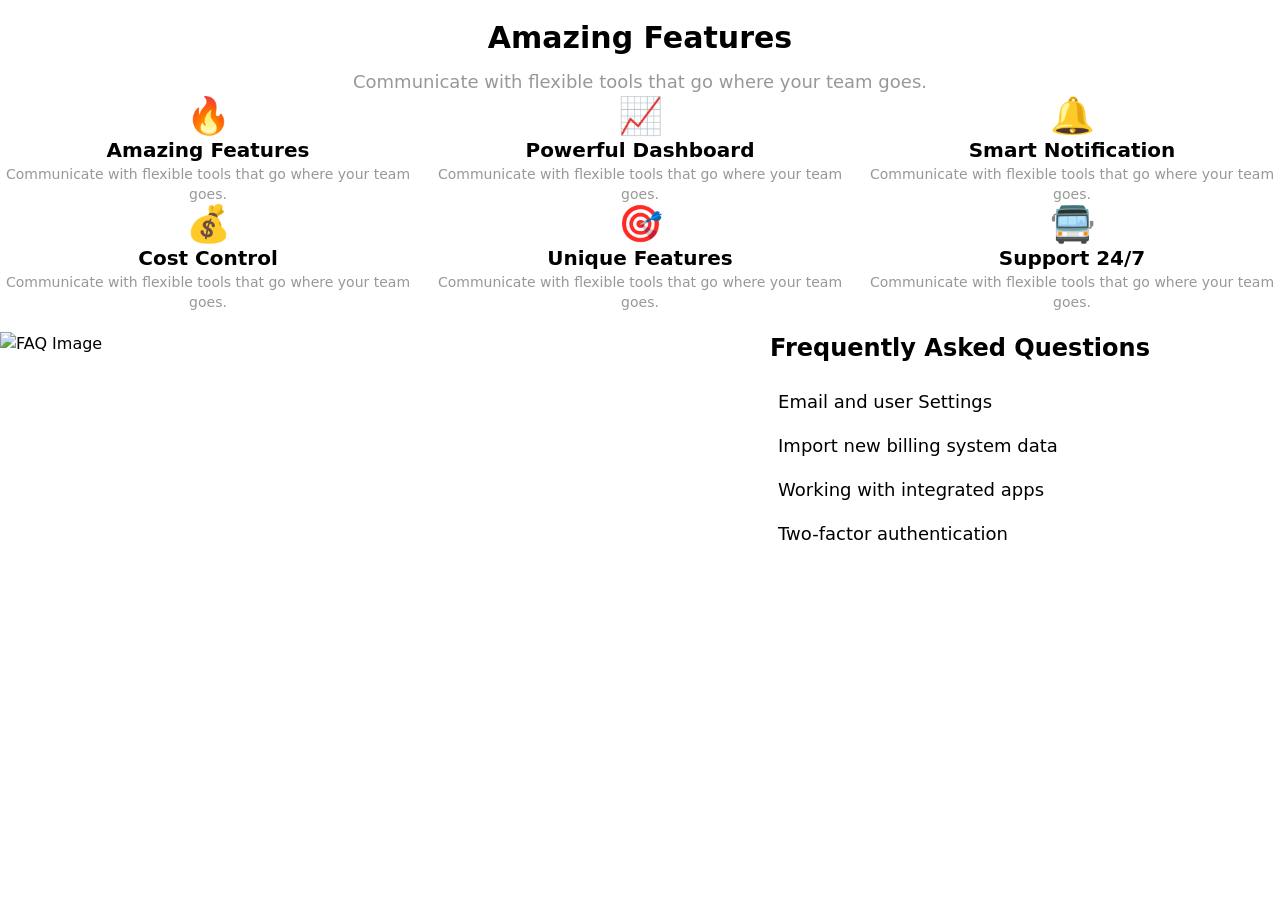
==== commit 194955e2: "features" ====
--- a/index.html
+++ b/index.html
@@ -3,490 +3,109 @@
 <head>
     <meta charset="UTF-8">
     <meta name="viewport" content="width=device-width, initial-scale=1.0">
-    <title>Document</title>
+    <title>Projec-sass</title>
     <link rel="stylesheet" href="./css/main.css">
-    <style>
-        body{
-            font-family: 'Open Sans', sans-serif;
-        }
-    </style>
+    <link rel="stylesheet" href="https://cdn.jsdelivr.net/npm/bootstrap-icons@1.11.3/font/bootstrap-icons.min.css">
+    <link href="https://unpkg.com/aos@2.3.1/dist/aos.css" rel="stylesheet">
+</head>
+<body>
+    <div class=" mx-auto bg-gray-50 my-5 p-10">
+        <div class="flex justify-center mb-8">
+            <div class="text-center">
+              <h2 class="font-bold capitalize text-3xl sm:text-4xl">Amazing Features</h2>
+              <p class="opacity-40 text-lg sm:text-xl pt-3">Communicate with flexible tools that go where your team goes.</p>
+            </div>
+        </div>
 
-   
-    <!-- bootstrap-icons cdn -->
-    <link rel="stylesheet" href="https://cdn.jsdelivr.net/npm/bootstrap-icons@1.11.3/font/bootstrap-icons.min.css">
-</head>
+        <!-- Card Section -->
+        <div class="flex flex-wrap gap-4 justify-center">
+            <div class="card w-full sm:w-80 md:w-96 lg:w-1/4">
+                <div class="card-body text-center hover:shadow transform hover:scale-105 transition-transform duration-500">
+                  <div class="text-4xl hover:rounded-3xl">🔥</div>
+                  <h2 class="font-bold text-xl sm:text-2xl">Amazing Features</h2>
+                  <p class="opacity-40 mt-5 text-sm sm:text-base">Communicate with flexible tools that go where your team goes.</p>
+                </div>
+            </div>
+            <div class="card w-full sm:w-80 md:w-96 lg:w-1/4">
+                <div class="card-body text-center hover:shadow transform hover:scale-105 transition-transform duration-500">
+                    <div class="text-4xl">📈</div>
+                    <h5 class="font-bold text-xl sm:text-2xl">Powerful Dashboard</h5>
+                    <p class="opacity-40 mt-5 text-sm sm:text-base">Communicate with flexible tools that go where your team goes.</p>
+                </div>
+            </div>
+            <div class="card w-full sm:w-80 md:w-96 lg:w-1/4">
+                <div class="card-body text-center hover:shadow transform hover:scale-105 transition-transform duration-500">
+                    <div class="text-4xl">🔔</div>
+                    <h5 class="font-bold text-xl sm:text-2xl">Smart Notification</h5>
+                    <p class="opacity-40 mt-5 text-sm sm:text-base">Communicate with flexible tools that go where your team goes.</p>
+                </div>
+            </div>
+        </div>
 
-    
-
-<body class="bg-gradient-to-r from-slate-200 to-purple-900"> 
-
-  <!-- Navbar -->
-  <nav class="shadow">
-    <div class="container m-auto py-5">
-      <div class="flex items-center justify-between px-3 py-6 md:flex-row">
-        <!-- Logo -->
-        <a href="" class="text-3xl font-extrabold text-blue-600">SquareX</a>
-
-        <!-- Desktop Menu -->
-        <div class="hidden md:flex items-center space-x-6 ">
-            <ul class="space-x-6 hidden md:flex  md:px-5">
-                <li><a href="#home" class="text-2xl hover:text-blue-600 pe-5">Home</a></li>
-                <li><a href="" class="text-2xl hover:text-blue-600 pe-5">About</a></li>
-                <li><a href="" class="text-2xl hover:text-blue-600 pe-5">Features</a></li>
-                <li><a href="#team" class="text-2xl hover:text-blue-600 pe-5">Team</a></li>
-                <li><a href="" class="text-2xl hover:text-blue-600 pe-5">Showcase</a></li>
-                <li><a href="#price" class="text-2xl hover:text-blue-600 pe-5">Pricing</a></li>
-                <li><a href="#blog" class="text-2xl hover:text-blue-600 pe-5">Blog</a></li>
-                <li><a href="#contact" class="text-2xl hover:text-blue-600 ">Contact</a></li>
-            </ul>
-            <a href=""class="px-6 hidden md:block hover:bg-white bg-blue-600 py-3 rounded-lg text-white hover:text-black text-xl font-bold hover:border hover:shadow ">
-                Get Started</a>
-          
+        <!-- Second Card Section -->
+         
+        <div class="flex flex-wrap gap-4 justify-center mt-10">
+            <div class="card w-full sm:w-80 md:w-96 lg:w-1/4">
+                <div class="card-body text-center hover:shadow transform hover:scale-105 transition-transform duration-500">
+                  <div class="text-4xl hover:translate-x-4">💰</div>
+                  <h2 class="font-bold text-xl sm:text-2xl">Cost Control</h2>
+                  <p class="opacity-40 mt-5 text-sm sm:text-base">Communicate with flexible tools that go where your team goes.</p>
+                </div>
+            </div>
+            <div class="card w-full sm:w-80 md:w-96 lg:w-1/4">
+                <div class="card-body text-center hover:shadow transform hover:scale-105 transition-transform duration-500">
+                    <div class="text-4xl">🎯</div>
+                    <h5 class="font-bold text-xl sm:text-2xl">Unique Features</h5>
+                    <p class="opacity-40 mt-5 text-sm sm:text-base">Communicate with flexible tools that go where your team goes.</p>
+                </div>
+            </div>
+            <div class="card w-full sm:w-80 md:w-96 lg:w-1/4">
+                <div class="card-body text-center hover:shadow transform hover:scale-105 transition-transform duration-500">
+                    <div class="text-4xl">🚍</div>
+                    <h5 class="font-bold text-xl sm:text-2xl">Support 24/7</h5>
+                    <p class="opacity-40 mt-5 text-sm sm:text-base">Communicate with flexible tools that go where your team goes.</p>
+                </div>
+            </div>
         </div>
+    </div>
+    <div class="flex flex-col md:flex-row h-auto md:h-screen">
+          <!-- Left Side: Image -->
+          <div class="w-full md:w-1/2 h-[300px] md:h-full">
+            <img 
+              src="https://encrypted-tbn0.gstatic.com/images?q=tbn:ANd9GcSx3AG3JpROddmpR5bU7Rd7LdH_bzjOdrsttg&s" 
+              alt="FAQ Image"
+              class="w-full h-full object-cover"
+            >
+          </div>
         
-        <!-- Mobile Menu Button -->
-        <div class="md:hidden">
-          <button id="mobile-menu-button" class="text-gray-600 focus:outline-none focus:text-blue-600">
-            <svg xmlns="http://www.w3.org/2000/svg" class="h-6 w-6" fill="none" viewBox="0 0 24 24" stroke="currentColor">
-              <path stroke-linecap="round" stroke-linejoin="round" stroke-width="2" d="M4 6h16M4 12h16m-7 6h7" />
-            </svg>
-          </button>
-        </div>
-      </div>
-    </div>
-    
-    <!-- Mobile Menu -->
-    <div id="mobile-menu" class="hidden md:hidden md:flex-row px-4 py-3">
-        <ul>
-            <li><a href="#home" class="block py-2 text-gray-600 hover:text-blue-600 text-2xl">Home</a></li>
-            <li><a href="#" class="block py-2 text-gray-600 hover:text-blue-600 text-2xl">About</a></li>
-            <li><a href="#" class="block py-2 text-gray-600 hover:text-blue-600 text-2xl">Features</a></li>
-            <li><a href="#team" class="block py-2 text-gray-600 hover:text-blue-600 text-2xl">Team</a></li>
-            <li><a href="#" class="block py-2 text-gray-600 hover:text-blue-600 text-2xl">Showcase</a></li>
-            <li><a href="#price" class="block py-2 text-gray-600 hover:text-blue-600 text-2xl">Pricing</a></li>
-            <li><a href="#blog" class="block py-2 text-gray-600 hover:text-blue-600 text-2xl">Blog</a></li>
-            <li><a href="#contact" class="block py-2 text-gray-600 hover:text-blue-600 text-2xl">Contact</a></li>
-            <li class="py-3"><a href=""class="px-6 hover:bg-white bg-blue-600 py-3 rounded-lg text-white hover:text-black text-xl font-bold hover:border hover:shadow ">
-                Get Started</a></li>
-        </ul>
-    </div>
-  </nav>  
-
-
-  <!-- home -->
-  <div id="home" class="min-h-screen flex flex-col justify-center items-center bg-gray-900 bg-opacity-50 mb-5" style="background-image: url(https://c.stocksy.com/a/szv500/z9/1414584.jpg)">
-    <div class="text-center text-white">
-      <h1 class="text-4xl font-bold mb-4">The World's Most Advanced CRM Tool</h1>
-      <p class="text-lg font-medium mb-6">Square is designed with your customers in mind, so you can track and analyze all your data at any time in one central location. Get started today!</p>
-    </div>
-    <div class="flex items-center bg-white rounded-full shadow-lg p-2 max-w-lg w-full">
-      <input type="email" placeholder="Enter Your Email Address"
-        class="flex-1 outline-none px-4 py-2 text-gray-700 rounded-full">
-      <button
-        class="bg-blue-500 text-white font-semibold rounded-full px-6 py-2 hover:bg-blue-600 transition">GET
-        STARTED!</button>
-    </div>
-</div>
-
-  <!-- team -->
-  <div class=" py-12" id="team">
-    <div class="max-w-6xl mx-auto px-6 sm:px-12">
-      <!-- title -->
-        <h2 class="text-3xl font-bold text-gray-800 text-center mb-4">The Team Behind Square</h2>
-        <p class="text-gray-900 opacity-50 text-center text-2xl mb-12">
-        There are many variations of passages of Lorem Ipsum available, but the majority
-        have suffered alteration, by injected humour, or new randomised words.
-        </p>
-    </div>
-    <div class="container mx-auto my-4">
-      <div class="grid grid-cols-1 sm:grid-cols-1 lg:grid-cols-5 gap-4">
-        <!-- Team Member 1 -->
-        <div class="mx-auto px-2 py-5 bg-white shadow rounded">
-          <img src="https://tinyurl.com/yxhj9uvn" alt="" class="team-img h-24 w-24 mx-auto rounded-full mb-4">
-          <h3 class="text-xl font-semibold text-gray-800 text-center">MAHENDRA</h3>
-          <p class="text-sm text-gray-500 text-center mb-4">Head of PFSD</p>
-          <p class="text-gray-600 text-center">
-            Mahendra is our co-founder and has developed search strategies for a variety
-            of clients for over 5 years.
-          </p>
-          <div class="flex justify-center mt-4 space-x-4">
-              <a href="#" class="text-pink-800 hover:text-blue-700"><i class="bi bi-instagram"></i></a>
-              <a href="#" class="text-blue-500 hover:text-blue-700"><i class="bi bi-twitter"></i></a>
-              <a href="#" class="text-pink-500 hover:text-pink-700"><i class="bi bi-pinterest"></i></a>
-              <a href="#" class="text-blue-800 hover:text-blue-900"><i class="bi bi-linkedin"></i></a>
+          <!-- Right Side: Text Content -->
+          <div class="w-full md:w-1/2 flex items-center justify-center p-5 md:pl-5 md:pr-10 bg-gray-50">
+            <div class="md:-ml-5">
+              <h3 class="text-2xl md:text-4xl font-bold mb-4 md:mb-6 leading-snug">Frequently Asked Questions</h3>
+              
+              
+              <p 
+                class="text-lg md:text-xl mb-3 md:mb-4 bg-blue-300 p-2 rounded leading-relaxed hover:bg-blue-200 focus:bg-blue-300 cursor-pointer"
+                tabindex="0">
+                Email and user Settings
+              </p>
+              <p 
+                class="text-lg md:text-xl mb-3 md:mb-4 bg-red-100 p-2 rounded leading-relaxed hover:bg-red-200 focus:bg-red-300 cursor-pointer"
+                tabindex="0">
+                Import new billing system data
+              </p>
+              <p 
+                class="text-lg md:text-xl mb-3 md:mb-4 bg-green-100 p-2 rounded leading-snug hover:bg-green-200 focus:bg-green-300 cursor-pointer"
+                tabindex="0">
+                Working with integrated apps
+              </p>
+              <p 
+                class="text-lg md:text-xl bg-yellow-100 p-2 rounded leading-loose hover:bg-yellow-200 focus:bg-yellow-300 cursor-pointer"
+                tabindex="0">
+                Two-factor authentication
+              </p>
+            </div>
           </div>
         </div>
-        <!-- Team Member 2 -->
-        <div class="mx-auto px-2 py-5 bg-white shadow rounded">
-          <img src="https://tinyurl.com/pwched4r" alt="" class="team-img h-24 w-24 mx-auto rounded-full mb-4">
-          <h3 class="text-xl font-semibold text-gray-800 text-center">THANOOJ</h3>
-          <p class="text-sm text-gray-500 text-center mb-4">PFSD</p>
-          <p class="text-gray-600 text-center">
-            Mahendra is our co-founder and has developed search strategies for a variety
-            of clients for over 5 years.
-          </p>
-          <div class="flex justify-center mt-4 space-x-4">
-              <a href="#" class="text-pink-800 hover:text-blue-700"><i class="bi bi-instagram"></i></a>
-              <a href="#" class="text-blue-500 hover:text-blue-700"><i class="bi bi-twitter"></i></a>
-              <a href="#" class="text-pink-500 hover:text-pink-700"><i class="bi bi-pinterest"></i></a>
-              <a href="#" class="text-blue-800 hover:text-blue-900"><i class="bi bi-linkedin"></i></a>
-          </div>
-        </div>
-        <!-- Team Member 3 -->
-        <div class="mx-auto px-2 py-5 bg-white shadow rounded">
-          <img src="https://tinyurl.com/v9ysj6zp" alt="" class="team-img h-24 w-24 mx-auto rounded-full mb-4">
-          <h3 class="text-xl font-semibold text-gray-800 text-center">VIGNA</h3>
-          <p class="text-sm text-gray-500 text-center mb-4">JFSD</p>
-          <p class="text-gray-600 text-center">
-            Vigna is our co-founder and has developed search strategies for a variety
-            of clients for over 5 years.
-          </p>
-          <div class="flex justify-center mt-4 space-x-4">
-              <a href="#" class="text-pink-800 hover:text-blue-700"><i class="bi bi-instagram"></i></a>
-              <a href="#" class="text-blue-500 hover:text-blue-700"><i class="bi bi-twitter"></i></a>
-              <a href="#" class="text-pink-500 hover:text-pink-700"><i class="bi bi-pinterest"></i></a>
-              <a href="#" class="text-blue-800 hover:text-blue-900"><i class="bi bi-linkedin"></i></a>
-          </div>
-        </div>
-        <!-- Team Member 4 -->
-        <div class="mx-auto px-2 py-5 bg-white shadow rounded">
-          <img src="https://tinyurl.com/yc25z2rj" alt="" class="team-img h-24 w-24 mx-auto rounded-full mb-4">
-          <h3 class="text-xl font-semibold text-gray-800 text-center">SASI KUMAR</h3>
-          <p class="text-sm text-gray-500 text-center mb-4">PFSD</p>
-          <p class="text-gray-600 text-center">
-            Sasi is our co-founder and has developed search strategies for a variety
-            of clients for over 5 years.
-          </p>
-          <div class="flex justify-center mt-4 space-x-4">
-              <a href="#" class="text-pink-800 hover:text-blue-700"><i class="bi bi-instagram"></i></a>
-              <a href="#" class="text-blue-500 hover:text-blue-700"><i class="bi bi-twitter"></i></a>
-              <a href="#" class="text-pink-500 hover:text-pink-700"><i class="bi bi-pinterest"></i></a>
-              <a href="#" class="text-blue-800 hover:text-blue-900"><i class="bi bi-linkedin"></i></a>
-          </div>
-        </div>
-        <!-- Team Member 5 -->
-        <div class="mx-auto px-2 py-5 bg-white shadow rounded">
-          <img src="https://tinyurl.com/ypmf7nuk" alt="" class="team-img h-24 w-24 mx-auto rounded-full mb-4">
-          <h3 class="text-xl font-semibold text-gray-800 text-center">RAKESH</h3>
-          <p class="text-sm text-gray-500 text-center mb-4">JFSD</p>
-          <p class="text-gray-600 text-center">
-            Rakesh is our co-founder and has developed search strategies for a variety
-            of clients for over 5 years.
-          </p>
-          <div class="flex justify-center mt-4 space-x-4">
-              <a href="#" class="text-pink-800 hover:text-blue-700"><i class="bi bi-instagram"></i></a>
-              <a href="#" class="text-blue-500 hover:text-blue-700"><i class="bi bi-twitter"></i></a>
-              <a href="#" class="text-pink-500 hover:text-pink-700"><i class="bi bi-pinterest"></i></a>
-              <a href="#" class="text-blue-800 hover:text-blue-900"><i class="bi bi-linkedin"></i></a>
-          </div>
-        </div>
-        <!-- Team Member 6 -->
-        <div class="mx-auto px-2 py-5 bg-white shadow rounded">
-          <img src="https://tinyurl.com/3xfyurm6" alt="" class="team-img h-24 w-24 mx-auto rounded-full mb-4">
-          <h3 class="text-xl font-semibold text-gray-800 text-center">VINAY</h3>
-          <p class="text-sm text-gray-500 text-center mb-4">Head of JFSD</p>
-          <p class="text-gray-600 text-center">
-            Vinay is our co-founder and has developed search strategies for a variety
-            of clients for over 5 years.
-          </p>
-          <div class="flex justify-center mt-4 space-x-4">
-              <a href="#" class="text-pink-800 hover:text-blue-700"><i class="bi bi-instagram"></i></a>
-              <a href="#" class="text-blue-500 hover:text-blue-700"><i class="bi bi-twitter"></i></a>
-              <a href="#" class="text-pink-500 hover:text-pink-700"><i class="bi bi-pinterest"></i></a>
-              <a href="#" class="text-blue-800 hover:text-blue-900"><i class="bi bi-linkedin"></i></a>
-          </div>
-        </div>
-        <!-- Team Member 7 -->
-        <div class="mx-auto px-2 py-5 bg-white shadow rounded">
-          <img src="https://tinyurl.com/ykhwjdew" alt="" class="team-img h-24 w-24 mx-auto rounded-full mb-4">
-          <h3 class="text-xl font-semibold text-gray-800 text-center">SUNIL</h3>
-          <p class="text-sm text-gray-500 text-center mb-4">PFSD</p>
-          <p class="text-gray-600 text-center">
-            Sunil is our co-founder and has developed search strategies for a variety
-            of clients for over 5 years.
-          </p>
-          <div class="flex justify-center mt-4 space-x-4">
-              <a href="#" class="text-pink-800 hover:text-blue-700"><i class="bi bi-instagram"></i></a>
-              <a href="#" class="text-blue-500 hover:text-blue-700"><i class="bi bi-twitter"></i></a>
-              <a href="#" class="text-pink-500 hover:text-pink-700"><i class="bi bi-pinterest"></i></a>
-              <a href="#" class="text-blue-800 hover:text-blue-900"><i class="bi bi-linkedin"></i></a>
-          </div>
-        </div>
-        <!-- Team Member 8 -->
-        <div class="mx-auto px-2  py-5 bg-white shadow rounded">
-          <img src="https://tinyurl.com/4sfe3s85" alt="" class="team-img h-24 w-24 mx-auto rounded-full mb-4">
-          <h3 class="text-xl font-semibold text-gray-800 text-center">VAMSI KRISHNA</h3>
-          <p class="text-sm text-gray-500 text-center mb-4">JFSD</p>
-          <p class="text-gray-600 text-center">
-            Vamsi Krishna is our co-founder and has developed search strategies for a variety
-            of clients for over 5 years.
-          </p>
-          <div class="flex justify-center mt-4 space-x-4">
-              <a href="#" class="text-pink-800 hover:text-blue-700"><i class="bi bi-instagram"></i></a>
-              <a href="#" class="text-blue-500 hover:text-blue-700"><i class="bi bi-twitter"></i></a>
-              <a href="#" class="text-pink-500 hover:text-pink-700"><i class="bi bi-pinterest"></i></a>
-              <a href="#" class="text-blue-800 hover:text-blue-900"><i class="bi bi-linkedin"></i></a>
-          </div>
-        </div>
-        <!-- Team Member 9 -->
-        <div class="mx-auto px-2  py-5 bg-white shadow rounded">
-          <img src="https://tinyurl.com/bdezn9c7" alt="" class="team-img h-24 w-24 mx-auto rounded-full mb-4">
-          <h3 class="text-xl font-semibold text-gray-800 text-center">SAI VAMSI</h3>
-          <p class="text-sm text-gray-500 text-center mb-4">JFSD</p>
-          <p class="text-gray-600 text-center">
-            Sai Vamsi is our co-founder and has developed search strategies for a variety
-            of clients for over 5 years.
-          </p>
-          <div class="flex justify-center mt-4 space-x-4">
-              <a href="#" class="text-pink-800 hover:text-blue-700"><i class="bi bi-instagram"></i></a>
-              <a href="#" class="text-blue-500 hover:text-blue-700"><i class="bi bi-twitter"></i></a>
-              <a href="#" class="text-pink-500 hover:text-pink-700"><i class="bi bi-pinterest"></i></a>
-              <a href="#" class="text-blue-800 hover:text-blue-900"><i class="bi bi-linkedin"></i></a>
-          </div>
-        </div>
-        <!-- Team Member 10 -->
-        <div class="mx-auto px-2  py-5 bg-white shadow rounded">
-          <img src="https://tinyurl.com/s8m9kmkc" alt="" class="team-img h-24 w-24 mx-auto rounded-full mb-4">
-          <h3 class="text-xl font-semibold text-gray-800 text-center">BHARATH</h3>
-          <p class="text-sm text-gray-500 text-center mb-4">PFSD</p>
-          <p class="text-gray-600 text-center">
-            Bharath is our co-founder and has developed search strategies for a variety
-            of clients for over 5 years.
-          </p>
-          <div class="flex justify-center mt-4 space-x-4">
-              <a href="#" class="text-pink-800 hover:text-blue-700"><i class="bi bi-instagram"></i></a>
-              <a href="#" class="text-blue-500 hover:text-blue-700"><i class="bi bi-twitter"></i></a>
-              <a href="#" class="text-pink-500 hover:text-pink-700"><i class="bi bi-pinterest"></i></a>
-              <a href="#" class="text-blue-800 hover:text-blue-900"><i class="bi bi-linkedin"></i></a>
-          </div>
-        </div>        
-      </div>
-    </div>
-  </div>
-  <section class="container mx-auto">
-    <!--  -->
-  <div id="price">
-    <div class="text-center py-5">
-      <h1 class="text-2xl font-bold">
-        Pricing for every business, at any stage
-      </h1>
-      <p class=" text-lg py-2">
-        All pricing packages are backed up by a 30-day money back guarantee.
-      </p>
-    </div>
-    <!-- card section start -->
-    <div class=" my-4 mx-10 ">
-      <!-- card-1 start -->
-      <div class="grid grid-cols-1 md:grid-cols-3 gap-3 ">
-        <div class="p-2 shadow-lg rounded-md hover:-translate-y-px bg-white">
-            <div class="text-center ">
-              <h1 class="font-bold text-sm pt-4">BASIC</h1>
-              <h1 class="text-4xl font-bold pt-2">$25</h1>
-              <p class="text-gray-300 opacity-12 text-xs pt-1">Per Month</p>
-            </div>
-            <ul class="py-5 pl-4 pr-5  text-gray-500">
-                <li>
-                    <span>✔️</span>
-                    <span>Custom Charts</span>
-                </li>
-                <li>
-                    <span>✔️</span>
-                    <span>5 Mailboxes, 10 Gb Storag</span>
-                </li>
-                <li>
-                    <span>✔️</span>
-                    <span>Unlimited Free Dashboards</span>
-                </li>
-                <li>
-                    <span>✔️</span>
-                    <span>Access to all APIs</span>
-                </li>
-            </ul>
-            <!-- button start-->
-            <div class="pb-6 pt-4 text-center ">
-              <a href="" class="text-blue-500 px-3 py-3 rounded bg-white text-xs hover:bg-blue-600 hover:text-white shadow">FREE 15-DAY TRAIL</a>
-            </div>
-            <!-- button end-->
-        </div>
-         <!-- card-1 end -->
-
-          <!-- card-2 start-->
-          <div class="p-4 shadow-lg rounded-md hover:-translate-y-px bg-white">
-            <div class="text-center ">
-              <h1 class="font-bold text-sm pt-4">STANDARD</h1>
-              <h1 class="text-4xl font-bold pt-2">$99</h1>
-              <p class="text-gray-300 opacity-12 text-xs pt-1">Per Month</p>
-            </div>
-            <ul class="py-5 pl-4 pr-5 text-gray-500">
-                <li>
-                    <span>✔️</span>
-                    <span class="text-gray-800">All Basic features</span>
-                </li>
-                <li>
-                    <span>✔️</span>
-                    <span>5 Mailboxes, 50 Gb Storage</span>
-                </li>
-                <li>
-                    <span>✔️</span>
-                    <span>Interactive Screen Sharing</span>
-                </li>
-                <li>
-                    <span>✔️</span>
-                    <span>Full Reports History</span>
-                </li>
-            </ul>
-            <!-- button start-->
-            <div class="pb-6 pt-3 text-center ">
-              <a href="" class=" px-3 py-3 rounded bg-blue-600 text-xs hover:bg-white hover:text-blue-600 text-white shadow">FREE 15-DAY TRAIL</a>
-            </div>
-            <!-- button end-->
-        </div>
-          <!-- card-2 end-->
-
-          <!-- card-3 start-->
-          <div class="p-2 shadow-lg rounded-md hover:-translate-y-px bg-white">
-            <div class="text-center ">
-              <h1 class="font-bold text-sm pt-4">PRO</h1>
-              <h1 class="text-4xl font-bold pt-2">$199</h1>
-              <p class="text-gray-300 opacity-12 text-xs pt-1">Per Month</p>
-            </div>
-            <ul class="py-5 pl-4 pr-5 text-gray-500">
-                <li>
-                    <span>✔️</span>
-                    <span class="text-gray-800">All Standard Features</span>
-                </li>
-                <li>
-                    <span>✔️</span>
-                    <span>50 Mailboxes,90 Gb Storage</span>
-                </li>
-                <li>
-                    <span>✔️</span>
-                    <span>Dedicated Account Manager</span>
-                </li>
-                <li>
-                    <span>✔️</span>
-                    <span>24/7 Priority SupportAccess to all APIs</span>
-                </li>
-            </ul>
-              
-            
-            <!-- button start -->
-            <div class="pb-6 pt-3 text-center ">
-              <a href="" class="text-blue-500 px-3 py-3 rounded bg-white text-xs hover:bg-blue-600 hover:text-white shadow">FREE 15-DAY TRAIL</a>
-            </div>
-            <!-- button end-->
-        </div>
-         <!-- card-3 end-->
-      </div>
-    </div>
-    <!-- card section end -->
-  </div>
-</section>
-<!-- communicate start -->
- <section class="container bg-blue-600  mx-auto my-16 md:grid-flow-row gap-3 shadow-xl rounded border">
-    <h1 class="text-center text-white pt-10 ">Ready to make your sales team more productive?</h1>
-    <p class="text-center text-white pt-2 ">Communicate with flexible tools that go where your team goes.</p>
-    <div class=" pb-10 text-center pt-10">
-        <a href="" class="bg-white text-blue-600  hover:bg-blue-600 border hover:text-white rounded px-2 py-2 shadow-slate-500">Get Started</a>
-        <a href="#" class="bg-blue-600 text-white rounded px-2 py-2 hover:bg-white hover:text-blue-500 border">Request Demo</a>
-    </div>
- </section>
-<!-- communicate end -->
- <!-- freqently asked qestions start -->
-
-  <div class="pt-5">
-    <div class="text-center">
-        <h1 class="font-bold text-3xl">Frequently Asked Questions</h1>
-        <p class="text-white pt-4 text-lg">Communicate with flexible tools that go where your team goes.</p>
-      </div>
-     <div class="container grid grid-cols-1 md:grid-cols-2 gap-5 my-5 mx-auto pt-5 text-justify sm:px-2">
-        <div class="text-lg">
-            <h4>How can I log in to my account?</h4>
-            <p class="text-white ">Utise wisi enim minim veniam, quis et stationes ullamcorper nets suscipit ets lobotis nisle consequat nihis etim. Quis autem velis ets reprehender net etid quiste voluptate velite esse sedis.</p>
-            <h4>Does Square have a free plan?</h4>
-            <p class="text-white ">Utise wisi enim minim veniam, quis et stationes ullamcorper nets suscipit ets lobotis nisle consequat nihis etim. Quis autem velis ets reprehender net etid quiste voluptate velite esse sedis.</p>
-            <h4>Do you have a money back guarantee?</h4>
-            <p class="text-white ">Utise wisi enim minim veniam, quis et stationes ullamcorper nets suscipit ets lobotis nisle consequat nihis etim. Quis autem velis ets reprehender net etid quiste voluptate velite esse sedis.</p>
-        </div>
-        <div class="text-lg">
-            <h4>How do I install Square?</h4>
-            <p class="text-white ">Utise wisi enim minim veniam, quis et stationes ullamcorper nets suscipit ets lobotis nisle consequat nihis etim. Quis autem velis ets reprehender net etid quiste voluptate velite esse sedis.</p>
-            <h4>Do I get limited features in trial period?</h4>
-            <p class="text-white ">Utise wisi enim minim veniam, quis et stationes ullamcorper nets suscipit ets lobotis nisle consequat nihis etim. Quis autem velis ets reprehender net etid quiste voluptate velite esse sedis.</p>
-            <h4>What are the modes of payment that you accept?</h4>
-            <p class="text-white ">Utise wisi enim minim veniam, quis et stationes ullamcorper nets suscipit ets lobotis nisle consequat nihis etim. Quis autem velis ets reprehender net etid quiste voluptate velite esse sedis.</p>
-        </div>
-    </div>
-  </div>
-      <!-- freqently asked qestions end -->
-<!-- pricing section end -->
- 
-  <!-- blog -->
-  <div id="blog" class="max-w-7xl mx-auto px-4 sm:px-6 lg:px-8 my-12">
-    <!-- heading starts -->
-    <h2 class="text-3xl font-semibold text-center mb-12 pt-6">Our Blog</h2>
-    <!-- heading ends -->
-    <!-- card-1 starts -->
-    <div class="grid grid-cols-1 md:grid-cols-3 gap-6 ">
-    <div class="bg-white rounded-lg overflow-hidden shadow-2xl transition ease-in-out delay-150  hover:-translate-y-1 hover:scale-110  duration-300 ">
-    <img src="https://img.freepik.com/premium-photo/woman-smiling-while-working-laptop-bright-modern-office-environment_132358-62577.jpg" alt="" class="w-full">
-    <div class="p-6 drop-shadow-xl">
-    <h3 class="text-base text-gray-900 font-semibold mb-2 hover:text-blue-600 text-center">The Guide To LinkedIn Ads</h3>
-    <p class="text-gray-600 text-sm mb-4 opacity-40 ">📆 August 1st, 2019</p>
-    <p class="text-gray-500  text-xs">Quis autem velis nets reprehender net etid quiste voluptate velite est quam nihis etsa sedit varias.</p>
-    </div>
-    </div>
-    <!-- card-1 ends -->
-    <!-- card-2 starts -->
-    <div class="bg-white rounded-lg overflow-hidden shadow-2xl transition ease-in-out delay-150  hover:-translate-y-1 hover:scale-110  duration-300 ">
-    <img src="https://encrypted-tbn0.gstatic.com/images?q=tbn:ANd9GcSNnd3eQq7HQBytEww8wqTbjZHNlC5TISvs5w&s " alt="" class="w-full h-52">
-    <div class="p-6">
-    <h3 class="text-base text-gray-900 font-semibold mb-2 hover:text-blue-600 text-center ">Affinity Designer Quick Start</h3>
-    <p class="text-gray-600 text-sm mb-4 opacity-40">📆 September 27th, 2019</p>
-    <p class="text-gray-500 text-xs">Quis autem velis nets reprehender net etid quiste voluptate velite est quam nihis etsa sedit varias.</p>
-    </div>
-    </div>
-    <!-- card-2 ends -->
-     <!-- card-3 starts -->
-    <div class="bg-white rounded-lg overflow-hidden shadow-2xl transition ease-in-out delay-150  hover:-translate-y-1 hover:scale-110  duration-300 ">
-    <img src="https://encrypted-tbn0.gstatic.com/images?q=tbn:ANd9GcTf3WUGBS2qMF7gcjiQwHz2SGIjwBX5jiygQg&s" alt="" class="w-full">
-    <div class="p-6">
-    <h3 class="text-base text-gray-900 font-semibold mb-2 hover:text-blue-600 text-center">Our Happy Team</h3>
-    <p class="text-gray-600 text-sm mb-4  opacity-40">📆 July 11th, 2019</p>
-    <p class="text-gray-500 text-xs ">Quis autem velis nets reprehender net etid quiste voluptate velite est quam nihis etsa sedit varias.</p>
-    </div>
-    </div>
-    <!-- card-3 ends -->
-    </div>
-    </div>
-  
-  <!-- Contact -->
-   <div id="contact">
-  <div class="text-center font-bold text-4xl py-5">
-    <h1>Contact</h1>
-    </div>
-  <div class=" h-screen flex flex-col md:flex-row">
-        <div class="flex flex-col w-full md:w-1/2 p-2 bg-white shadow-md rounded-lg m-2">
-            <iframe class="w-full h-64 md:h-full rounded-lg drop-shadow-md" src="https://www.google.com/maps/embed?pb=!1m18!1m12!1m3!1d3805.3282138783206!2d78.39101607498782!3d17.491838983413242!2m3!1f0!2f0!3f0!3m2!1i1024!2i768!4f13.1!3m3!1m2!1s0x3bcb91f20663c46d%3A0x846796db82f76735!2sSocial%20Prachar%20-%20Data%20Science%20AI%20full%20Stack%20course%20Training%20Institute!5e0!3m2!1sen!2sin!4v1732955994469!5m2!1sen!2sin" style="border:0;" allowfullscreen="" loading="lazy" referrerpolicy="no-referrer-when-downgrade" title="Google Map Location"></iframe>
-        </div>
-        <div class="flex flex-col w-full justify-center items-center md:w-1/2 p-6  shadow-lg rounded-lg m-2 text-black">
-            <h2 class="text-4xl font-bold text-black">Get in Touch</h2>
-            <p class="mt-2 text-pink-200">Contact us today for more details</p>
-            <form class="mt-8 w-full max-w-lg">
-                <input type="text" id="full-name" class="shadow appearance-none border rounded w-full py-3 px-4 text-gray-700 leading-tight focus:outline-none focus:shadow-outline mb-4" placeholder="Full Name*" required>
-                <input type="email" id="email" class="shadow appearance-none border rounded w-full py-3 px-4 text-gray-700 leading-tight focus:outline-none focus:shadow-outline mb-4" placeholder="Email Address*" required>
-                <input type="tel" id="phone-number" class="shadow appearance-none border rounded w-full py-3 px-4 text-gray-700 leading-tight focus:outline-none focus:shadow-outline mb-4" placeholder="Phone Number*" required>
-                <textarea id="message" class="shadow appearance-none border rounded w-full py-3 px-4 text-gray-700 leading-tight focus:outline-none focus:shadow-outline mb-4" placeholder="Your Message*" required></textarea>
-                <button type="submit" class="bg-blue-600 hover:bg-blue-800 text-white font-bold py-3 px-6 rounded transition duration-200">SEND MESSAGE</button>
-            </form>
-        </div>
-    </div>
-    </div>
-
-  
-    
-
-  <script src="index.js"></script>
 </body>
-
-</html>
+</html>
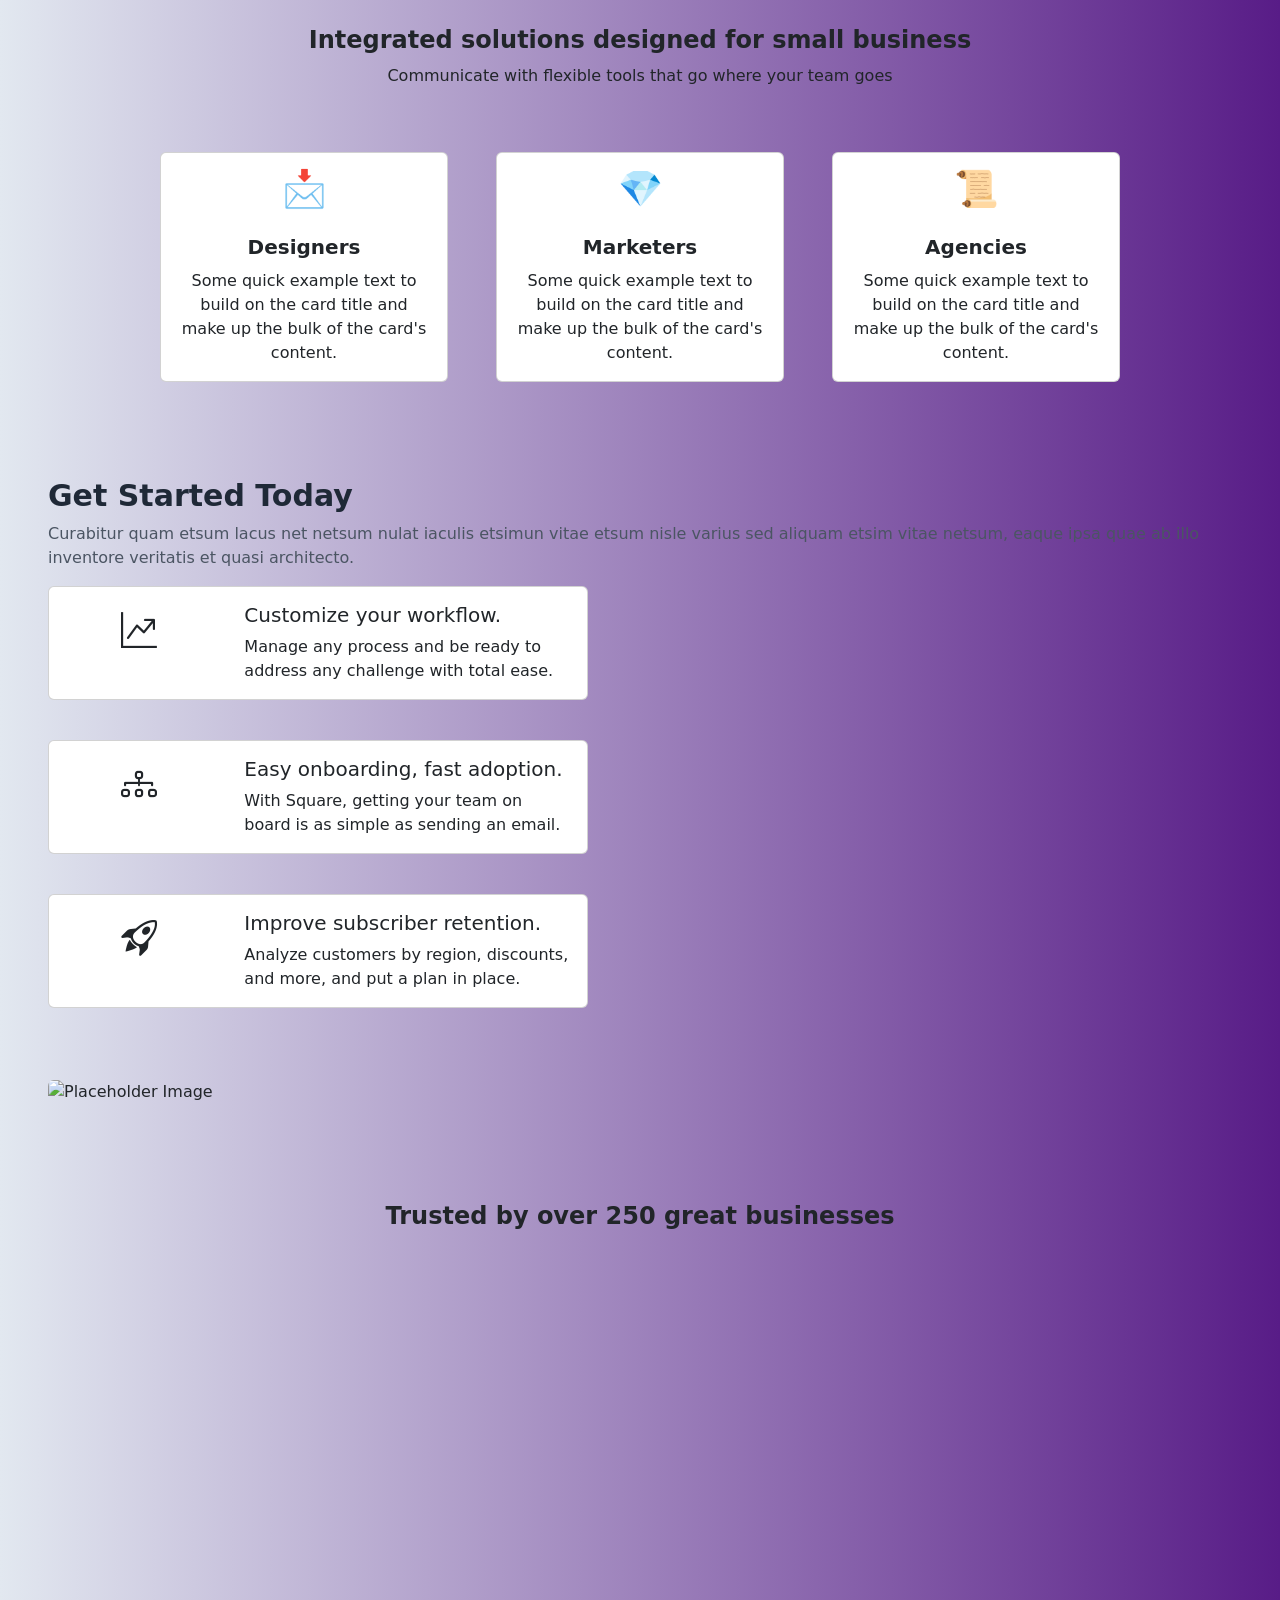
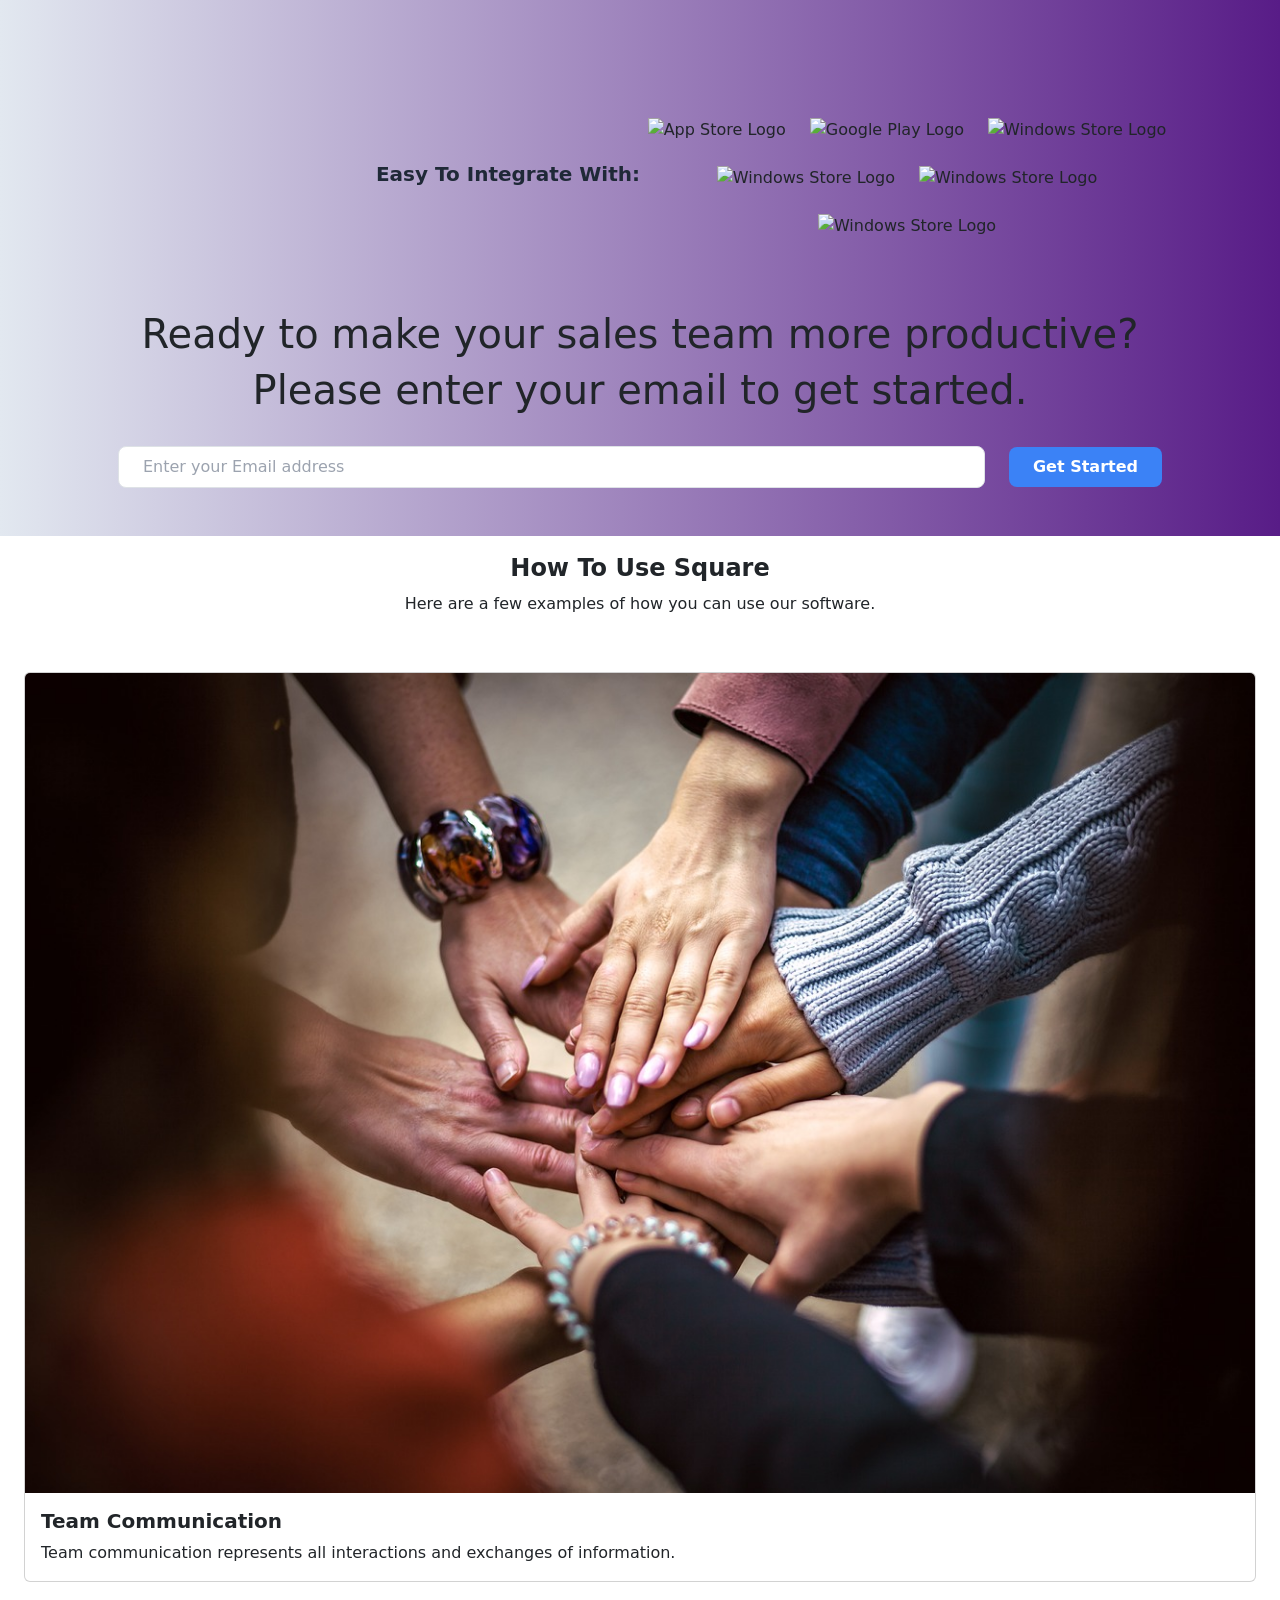
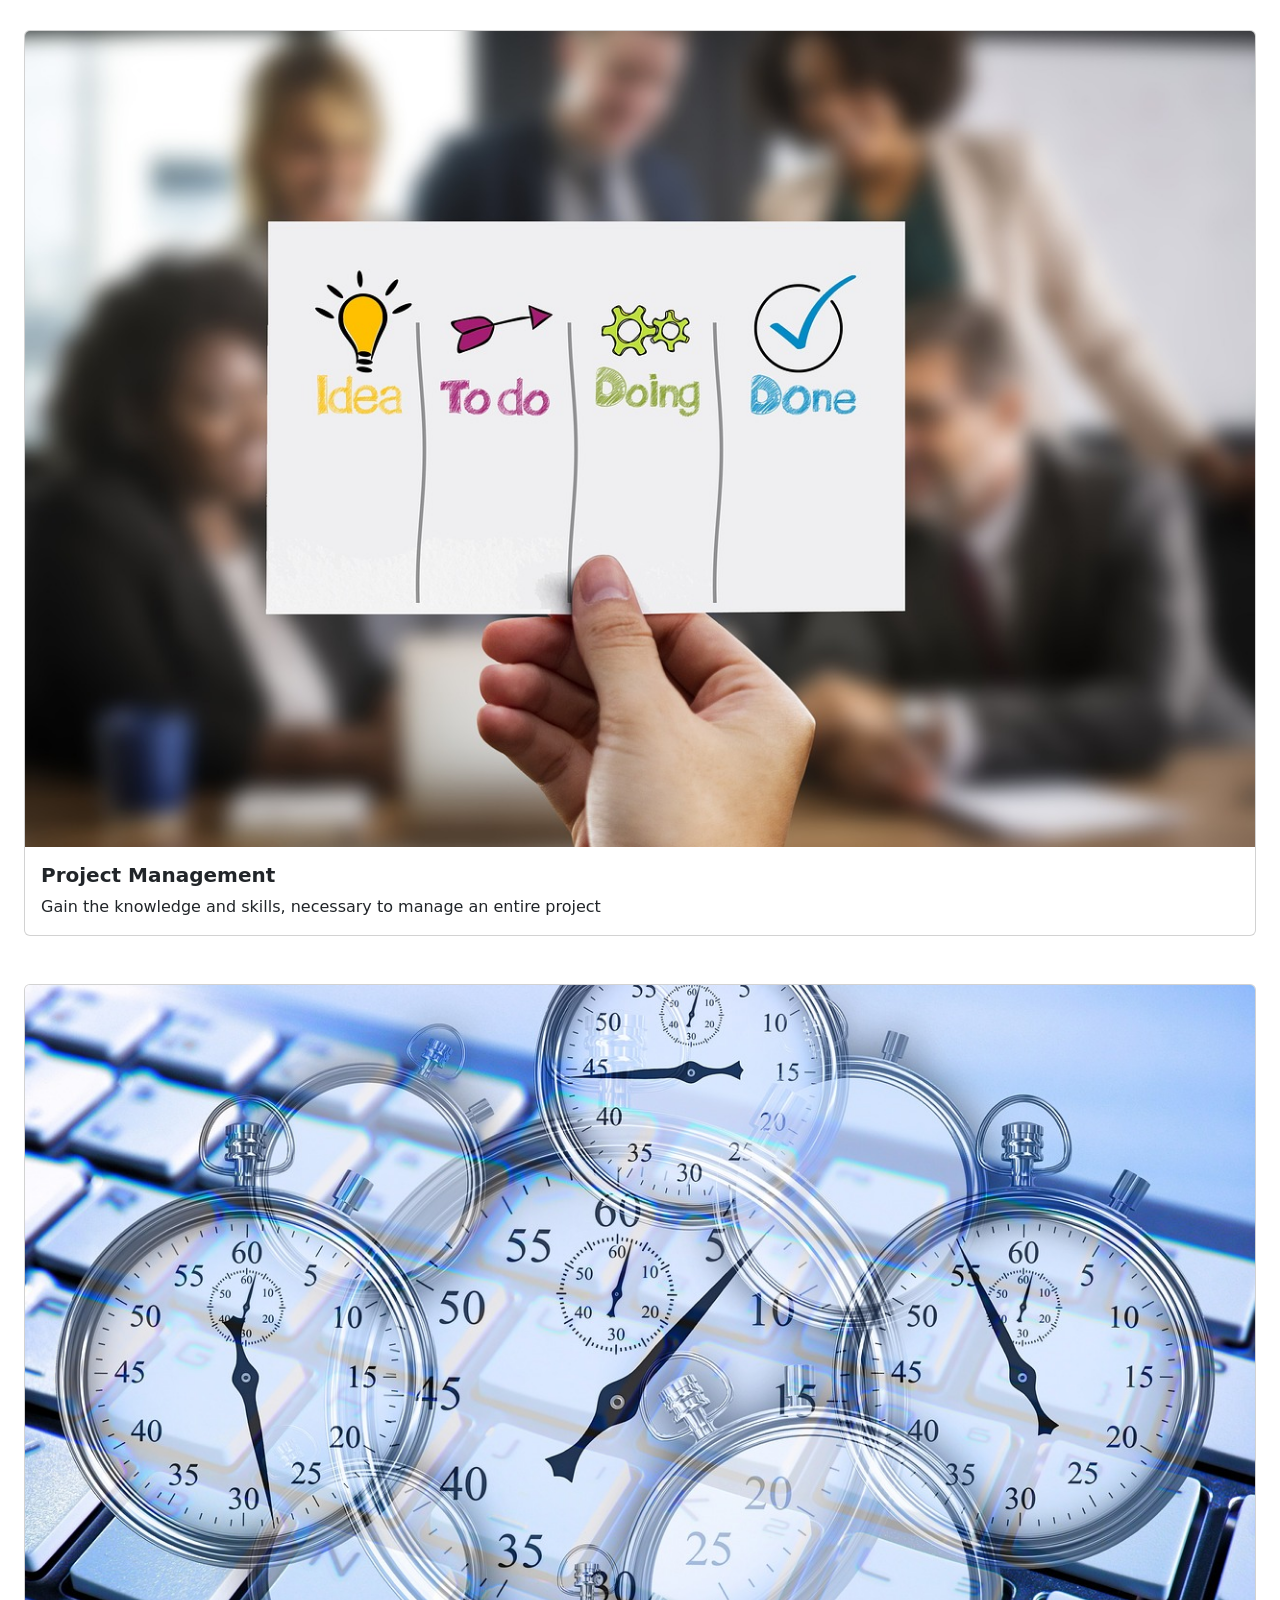
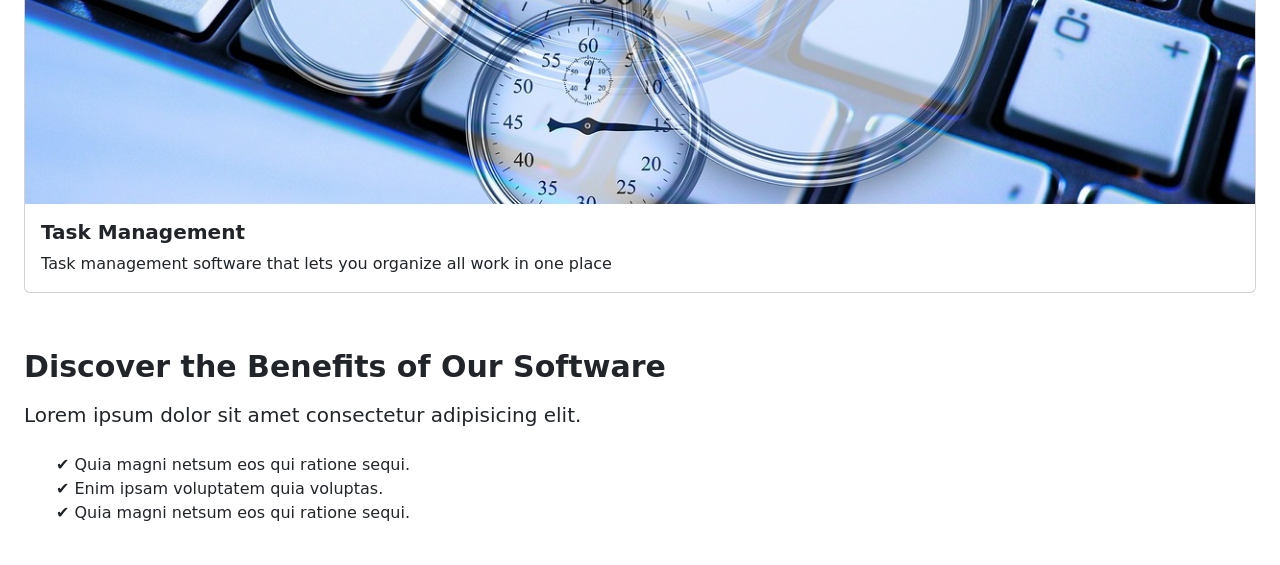
==== commit 5776c5f3: "about and show" ====
--- a/index.html
+++ b/index.html
@@ -3,109 +3,190 @@
 <head>
     <meta charset="UTF-8">
     <meta name="viewport" content="width=device-width, initial-scale=1.0">
-    <title>Projec-sass</title>
+    <title>Project-SASS</title>
     <link rel="stylesheet" href="./css/main.css">
+    <link href="https://cdn.jsdelivr.net/npm/bootstrap@5.3.3/dist/css/bootstrap.min.css" rel="stylesheet" integrity="sha384-QWTKZyjpPEjISv5WaRU9OFeRpok6YctnYmDr5pNlyT2bRjXh0JMhjY6hW+ALEwIH" crossorigin="anonymous">
+    <script src="https://cdn.tailwindcss.com"></script>
     <link rel="stylesheet" href="https://cdn.jsdelivr.net/npm/bootstrap-icons@1.11.3/font/bootstrap-icons.min.css">
-    <link href="https://unpkg.com/aos@2.3.1/dist/aos.css" rel="stylesheet">
 </head>
-<body>
-    <div class=" mx-auto bg-gray-50 my-5 p-10">
-        <div class="flex justify-center mb-8">
-            <div class="text-center">
-              <h2 class="font-bold capitalize text-3xl sm:text-4xl">Amazing Features</h2>
-              <p class="opacity-40 text-lg sm:text-xl pt-3">Communicate with flexible tools that go where your team goes.</p>
+<body >
+<div>
+    <div class="bg-gradient-to-r from-slate-200 to-purple-900">
+        <div class="text-center pt-4">
+            <h1 class="font-bold text-2xl">Integrated solutions designed for small business</h1>
+            <p>Communicate with flexible tools that go where your team goes</p>
+            <div class="flex justify-evenly">
+                <div class="grid p-5 md:grid-cols-3 mx-auto gap-5">
+                    <div class="card hover:shadow transform hover:scale-105 transition-transform duration-500 hover:bg-gray-200" style="width: 18rem;">
+                        <h1 class="pt-3 text-4xl">📩</h1>           
+                        <div class="card-body">
+                            <h5 class="card-title font-bold text-xl">Designers</h5>
+                            <p class="card-text">Some quick example text to build on the card title and make up the bulk of the card's content.</p>
+                        </div>
+                    </div>
+                    <div class="card hover:shadow transform hover:scale-105 transition-transform duration-500 hover:bg-gray-200" style="width: 18rem;">
+                        <h1 class="pt-3 text-4xl">💎</h1> 
+                        <div class="card-body">
+                            <h5 class="card-title font-bold text-xl">Marketers</h5>
+                            <p class="card-text">Some quick example text to build on the card title and make up the bulk of the card's content.</p>
+                        </div>
+                    </div>
+                    <div class="card hover:shadow transform hover:scale-105 transition-transform duration-500 hover:bg-gray-200" style="width: 18rem;">
+                        <h1 class="pt-3 text-4xl">📜</h1> 
+                        <div class="card-body">
+                            <h5 class="card-title font-bold text-xl">Agencies</h5>
+                            <p class="card-text">Some quick example text to build on the card title and make up the bulk of the card's content.</p>
+                        </div>
+                    </div>
+                </div>
+            </div>
+        </div>
+        <div class="flex flex-col lg:flex-row items-center lg:items-start lg:space-x-8 p-5 lg:p-8 max-w-7xl mx-auto">
+            <div class="w-full lg:w-1/2 space-y-4">
+                <h1 class="text-3xl font-bold text-gray-800">Get Started Today</h1>
+                <p class="text-gray-600">Curabitur quam etsum lacus net netsum nulat iaculis etsimun vitae etsum nisle varius sed aliquam etsim vitae netsum, eaque ipsa quae ab illo inventore veritatis et quasi architecto.</p>
+                <div class="grid md:grid-cols-1 sm:grid-cols-1 gap-4">
+                    <!-- Cards for workflow, onboarding, and retention -->
+                    <div class="card mb-3" style="max-width: 540px;">
+                        <div class="row g-0">
+                            <div class="col-md-4">
+                                <h1 class="text-center justify-center text-4xl pt-4"><i class="bi bi-graph-up-arrow"></i></h1>
+                            </div>
+                            <div class="col-md-8">
+                                <div class="card-body">
+                                    <h5 class="card-title">Customize your workflow.</h5>
+                                    <p class="card-text">Manage any process and be ready to address any challenge with total ease.</p>
+                                </div>
+                            </div>
+                        </div>
+                    </div>
+                    <div class="card mb-3" style="max-width: 540px;">
+                        <div class="row g-0">
+                            <div class="col-md-4">
+                                <h1 class="text-center justify-center text-4xl pt-4"><i class="bi bi-diagram-3"></i></h1>
+                            </div>
+                            <div class="col-md-8">
+                                <div class="card-body">
+                                    <h5 class="card-title">Easy onboarding, fast adoption.</h5>
+                                    <p class="card-text">With Square, getting your team on board is as simple as sending an email.</p>
+                                </div>
+                            </div>
+                        </div>
+                    </div>
+                    <div class="card mb-3" style="max-width: 540px;">
+                        <div class="row g-0">
+                            <div class="col-md-4">
+                                <h1 class="text-center justify-center text-4xl pt-4"><i class="bi bi-rocket-takeoff"></i></h1>
+                            </div>
+                            <div class="col-md-8">
+                                <div class="card-body">
+                                    <h5 class="card-title">Improve subscriber retention.</h5>
+                                    <p class="card-text">Analyze customers by region, discounts, and more, and put a plan in place.</p>
+                                </div>
+                            </div>
+                        </div>
+                    </div>
+                </div>
+            </div>
+            <div class="w-full lg:w-1/2 mt-8 lg:mt-0 pt-4">
+                <img src="./media/—Pngtree—blue cool technology lines tech_3796943.png" alt="Placeholder Image" class="w-full rounded-md">
+            </div>
+        </div>
+        
+        <div class="text-2xl font-bold text-center pt-5">Trusted by over 250 great businesses</div>
+        <div class="flex gap-5 justify-center pt-4 flex-col lg:flex-row items-center lg:items-start lg:space-x-8 p-5 lg:p-8 max-w-7xl mx-auto opacity-100">
+            <img src="./media/award1a.webp" alt="" class="h-14 hover:opacity-50">
+            <img src="./media/award3a.webp" alt="" class="h-14 hover:opacity-50">
+            <img src="./media/award4a.webp" alt="" class="h-14 hover:opacity-50">
+            <img src="./media/award5.webp" alt="" class="h-14 hover:opacity-50">
+        </div>
+        <div class="flex justify-center items-center pt-5 md:flex mx-auto pb-5">
+            <div>
+                <iframe src="https://www.youtube.com/embed/YMdvfZj_bv0?si=zNsywNu_zdG9qOJr" title="YouTube video player" frameborder="0" allowfullscreen></iframe>
+            </div>
+        </div>
+        <div class="flex items-center justify-center">
+            <div class="container mx-auto justify-center">
+                <div class="grid grid-cols-1 md:grid-cols-2 p-6 rounded-lg">
+                    <div class="flex flex-col justify-center">
+                        <h1 class="text-xl md:text-xl font-bold text-gray-800 mb-2 text-end">Easy To Integrate With:</h1>
+                    </div>
+                    <div class="flex justify-center items-center flex-wrap gap-4 text-start">
+                        <img src="./media/app01.webp" alt="App Store Logo">
+                        <img src="./media/app02.webp" alt="Google Play Logo">
+                        <img src="./media/app03.webp" alt="Windows Store Logo">
+                        <img src="./media/app04.webp" alt="Windows Store Logo">
+                        <img src="./media/app05.webp" alt="Windows Store Logo">
+                        <img src="./media/app06.webp" alt="Windows Store Logo">
+                    </div>
+                </div>
+            </div>
+        </div>
+        <div class="bg-violet-400 flex items-center justify-center">
+            <div class="container mx-auto p-4">
+                <div class="text-2xl font-bold text-center pt-4">
+                    <h1>Ready to make your sales team more productive?</h1>
+                    <h1>Please enter your email to get started.</h1>
+                </div>
+                <div class="flex flex-col md:flex-row items-center p-6 rounded-lg gap-4">
+                    <div class="flex-1">
+                        <input id="userInput" type="text" placeholder="Enter your Email address" class="w-full px-4 py-2 border border-gray-300 rounded-lg focus:outline-none focus:ring-2 focus:ring-blue-500"/>
+                    </div>
+                    <div>
+                        <button id="submitButton" class="px-6 py-2 bg-blue-500 text-white font-semibold rounded-lg hover:bg-blue-600 transition-colors">Get Started</button>
+                    </div>
+                </div>
+            </div>
+        </div>
+    
+    </div>
+    <script src="index.js"></script>
+</div>
+    <div class="bg-gradient-to-r from-slate-100 to-neutral-700" id="showcase">
+
+    <div class="text-center  pt-3 pb-3">
+        <h1 class="font-bold text-2xl">How To Use Square</h1>
+        <p>Here are a few examples of how you can use our software.</p>
+    </div>
+
+    <!-- Responsive Card Section -->
+    <div class="flex flex-wrap gap-5 justify-center p-4">
+        <div class="card w-full sm:w-1/2 md:w-1/3 lg:w-1/4">
+            <img src="./css/team-4529717_1280.jpg" class="card-img-top transition-opacity duration-300 hover:opacity-50" alt="...">
+            <div class="card-body">
+                <h5 class="card-title font-bold">Team Communication</h5>
+                <p class="card-text">Team communication represents all interactions and exchanges of information.</p>
             </div>
         </div>
 
-        <!-- Card Section -->
-        <div class="flex flex-wrap gap-4 justify-center">
-            <div class="card w-full sm:w-80 md:w-96 lg:w-1/4">
-                <div class="card-body text-center hover:shadow transform hover:scale-105 transition-transform duration-500">
-                  <div class="text-4xl hover:rounded-3xl">🔥</div>
-                  <h2 class="font-bold text-xl sm:text-2xl">Amazing Features</h2>
-                  <p class="opacity-40 mt-5 text-sm sm:text-base">Communicate with flexible tools that go where your team goes.</p>
-                </div>
-            </div>
-            <div class="card w-full sm:w-80 md:w-96 lg:w-1/4">
-                <div class="card-body text-center hover:shadow transform hover:scale-105 transition-transform duration-500">
-                    <div class="text-4xl">📈</div>
-                    <h5 class="font-bold text-xl sm:text-2xl">Powerful Dashboard</h5>
-                    <p class="opacity-40 mt-5 text-sm sm:text-base">Communicate with flexible tools that go where your team goes.</p>
-                </div>
-            </div>
-            <div class="card w-full sm:w-80 md:w-96 lg:w-1/4">
-                <div class="card-body text-center hover:shadow transform hover:scale-105 transition-transform duration-500">
-                    <div class="text-4xl">🔔</div>
-                    <h5 class="font-bold text-xl sm:text-2xl">Smart Notification</h5>
-                    <p class="opacity-40 mt-5 text-sm sm:text-base">Communicate with flexible tools that go where your team goes.</p>
-                </div>
+        <div class="card w-full sm:w-1/2 md:w-1/3 lg:w-1/4">
+            <img src="./css/business-4051773_1280.jpg" class="card-img-top transition-opacity duration-300 hover:opacity-50" alt="...">
+            <div class="card-body">
+                <h5 class="card-title font-bold">Project Management</h5>
+                <p class="card-text">Gain the knowledge and skills, necessary to manage an entire project</p>
             </div>
         </div>
 
-        <!-- Second Card Section -->
-         
-        <div class="flex flex-wrap gap-4 justify-center mt-10">
-            <div class="card w-full sm:w-80 md:w-96 lg:w-1/4">
-                <div class="card-body text-center hover:shadow transform hover:scale-105 transition-transform duration-500">
-                  <div class="text-4xl hover:translate-x-4">💰</div>
-                  <h2 class="font-bold text-xl sm:text-2xl">Cost Control</h2>
-                  <p class="opacity-40 mt-5 text-sm sm:text-base">Communicate with flexible tools that go where your team goes.</p>
-                </div>
-            </div>
-            <div class="card w-full sm:w-80 md:w-96 lg:w-1/4">
-                <div class="card-body text-center hover:shadow transform hover:scale-105 transition-transform duration-500">
-                    <div class="text-4xl">🎯</div>
-                    <h5 class="font-bold text-xl sm:text-2xl">Unique Features</h5>
-                    <p class="opacity-40 mt-5 text-sm sm:text-base">Communicate with flexible tools that go where your team goes.</p>
-                </div>
-            </div>
-            <div class="card w-full sm:w-80 md:w-96 lg:w-1/4">
-                <div class="card-body text-center hover:shadow transform hover:scale-105 transition-transform duration-500">
-                    <div class="text-4xl">🚍</div>
-                    <h5 class="font-bold text-xl sm:text-2xl">Support 24/7</h5>
-                    <p class="opacity-40 mt-5 text-sm sm:text-base">Communicate with flexible tools that go where your team goes.</p>
-                </div>
+        <div class="card w-full sm:w-1/2 md:w-1/3 lg:w-1/4">
+            <img src="./css/stopwatch-3699322_1280.jpg" class="card-img-top transition-opacity duration-300 hover:opacity-50" alt="...">
+            <div class="card-body">
+                <h5 class="card-title font-bold">Task Management</h5>
+                <p class="card-text">Task management software that lets you organize  all work in one place</p>
             </div>
         </div>
     </div>
-    <div class="flex flex-col md:flex-row h-auto md:h-screen">
-          <!-- Left Side: Image -->
-          <div class="w-full md:w-1/2 h-[300px] md:h-full">
-            <img 
-              src="https://encrypted-tbn0.gstatic.com/images?q=tbn:ANd9GcSx3AG3JpROddmpR5bU7Rd7LdH_bzjOdrsttg&s" 
-              alt="FAQ Image"
-              class="w-full h-full object-cover"
-            >
-          </div>
-        
-          <!-- Right Side: Text Content -->
-          <div class="w-full md:w-1/2 flex items-center justify-center p-5 md:pl-5 md:pr-10 bg-gray-50">
-            <div class="md:-ml-5">
-              <h3 class="text-2xl md:text-4xl font-bold mb-4 md:mb-6 leading-snug">Frequently Asked Questions</h3>
-              
-              
-              <p 
-                class="text-lg md:text-xl mb-3 md:mb-4 bg-blue-300 p-2 rounded leading-relaxed hover:bg-blue-200 focus:bg-blue-300 cursor-pointer"
-                tabindex="0">
-                Email and user Settings
-              </p>
-              <p 
-                class="text-lg md:text-xl mb-3 md:mb-4 bg-red-100 p-2 rounded leading-relaxed hover:bg-red-200 focus:bg-red-300 cursor-pointer"
-                tabindex="0">
-                Import new billing system data
-              </p>
-              <p 
-                class="text-lg md:text-xl mb-3 md:mb-4 bg-green-100 p-2 rounded leading-snug hover:bg-green-200 focus:bg-green-300 cursor-pointer"
-                tabindex="0">
-                Working with integrated apps
-              </p>
-              <p 
-                class="text-lg md:text-xl bg-yellow-100 p-2 rounded leading-loose hover:bg-yellow-200 focus:bg-yellow-300 cursor-pointer"
-                tabindex="0">
-                Two-factor authentication
-              </p>
-            </div>
-          </div>
+
+    <div class="flex flex-col-reverse md:flex-row items-center pt-2">
+        <div class="text-left md:w-2/3 p-4">
+            <h3 class="font-bold text-3xl">Discover the Benefits of Our Software</h3>
+            <p class="mt-3 text-xl">Lorem ipsum dolor sit amet consectetur adipisicing elit.</p>
+            <ul class="list-disc pl-5">
+                <li class="pt-2">✔️ Quia magni netsum eos qui ratione sequi.</li>
+                <li>✔️ Enim ipsam voluptatem quia voluptas.</li>
+                <li>✔️ Quia magni netsum eos qui ratione sequi.</li>
+            </ul>
         </div>
+       
+
 </body>
-</html>+</html>
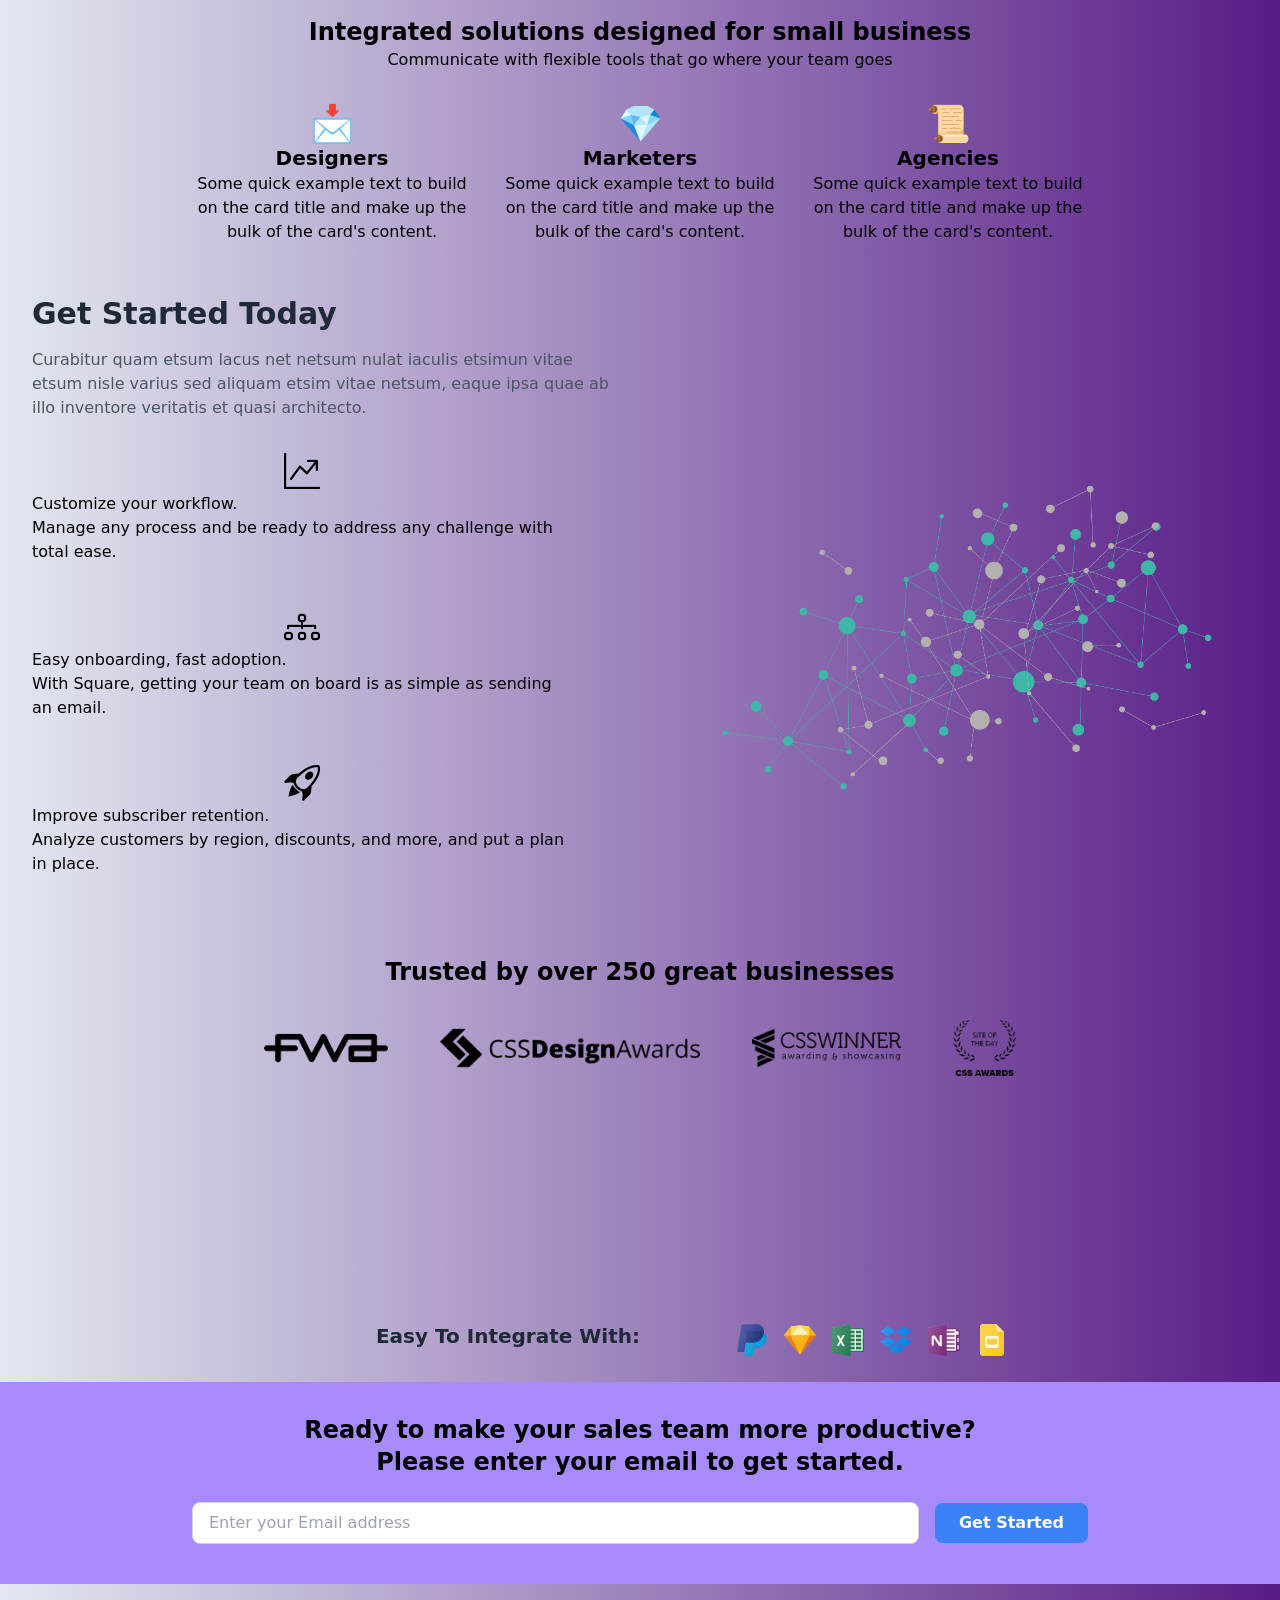
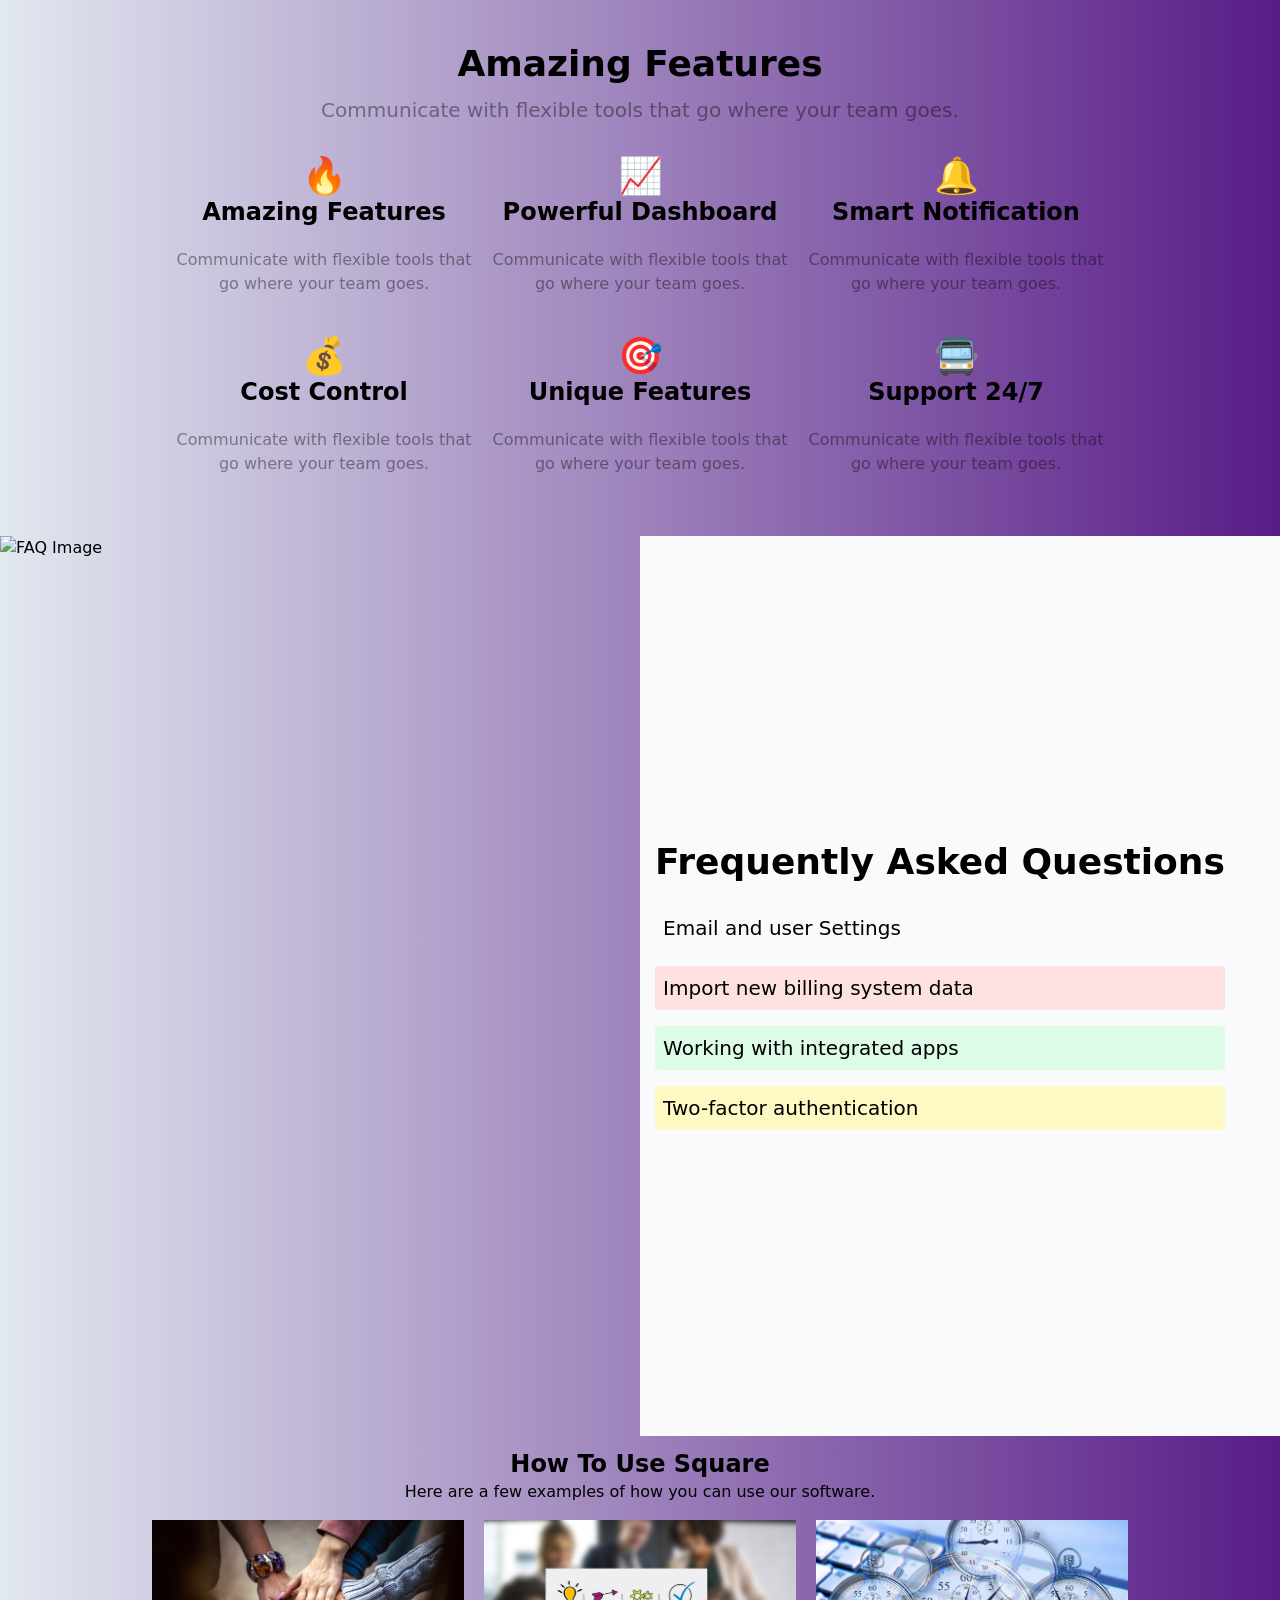
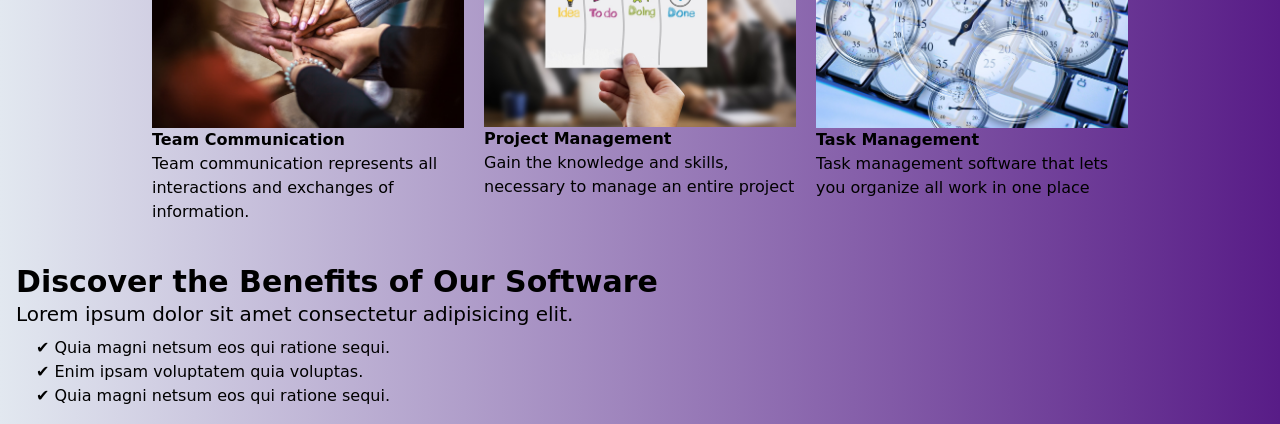
==== commit e2c68440: "add" ====
--- a/index.html
+++ b/index.html
@@ -3,15 +3,17 @@
 <head>
     <meta charset="UTF-8">
     <meta name="viewport" content="width=device-width, initial-scale=1.0">
-    <title>Project-SASS</title>
+    <title>Projec-sass</title>
     <link rel="stylesheet" href="./css/main.css">
-    <link href="https://cdn.jsdelivr.net/npm/bootstrap@5.3.3/dist/css/bootstrap.min.css" rel="stylesheet" integrity="sha384-QWTKZyjpPEjISv5WaRU9OFeRpok6YctnYmDr5pNlyT2bRjXh0JMhjY6hW+ALEwIH" crossorigin="anonymous">
-    <script src="https://cdn.tailwindcss.com"></script>
     <link rel="stylesheet" href="https://cdn.jsdelivr.net/npm/bootstrap-icons@1.11.3/font/bootstrap-icons.min.css">
+    <link href="https://unpkg.com/aos@2.3.1/dist/aos.css" rel="stylesheet">
 </head>
-<body >
+
+ 
+  
+<body class="bg-gradient-to-r from-slate-200 to-purple-900">
 <div>
-    <div class="bg-gradient-to-r from-slate-200 to-purple-900">
+    <div >
         <div class="text-center pt-4">
             <h1 class="font-bold text-2xl">Integrated solutions designed for small business</h1>
             <p>Communicate with flexible tools that go where your team goes</p>
@@ -142,6 +144,104 @@
     </div>
     <script src="index.js"></script>
 </div>
+<div class=" mx-auto  my-5 p-10">
+    <div class="flex justify-center mb-8">
+        <div class="text-center">
+          <h2 class="font-bold capitalize text-3xl sm:text-4xl">Amazing Features</h2>
+          <p class="opacity-40 text-lg sm:text-xl pt-3">Communicate with flexible tools that go where your team goes.</p>
+        </div>
+    </div>
+
+    <!-- Card Section -->
+    <div class="flex flex-wrap gap-4 justify-center">
+        <div class="card w-full sm:w-80 md:w-96 lg:w-1/4">
+            <div class="card-body text-center hover:shadow transform hover:scale-105 transition-transform duration-500">
+              <div class="text-4xl hover:rounded-3xl">🔥</div>
+              <h2 class="font-bold text-xl sm:text-2xl">Amazing Features</h2>
+              <p class="opacity-40 mt-5 text-sm sm:text-base">Communicate with flexible tools that go where your team goes.</p>
+            </div>
+        </div>
+        <div class="card w-full sm:w-80 md:w-96 lg:w-1/4">
+            <div class="card-body text-center hover:shadow transform hover:scale-105 transition-transform duration-500">
+                <div class="text-4xl">📈</div>
+                <h5 class="font-bold text-xl sm:text-2xl">Powerful Dashboard</h5>
+                <p class="opacity-40 mt-5 text-sm sm:text-base">Communicate with flexible tools that go where your team goes.</p>
+            </div>
+        </div>
+        <div class="card w-full sm:w-80 md:w-96 lg:w-1/4">
+            <div class="card-body text-center hover:shadow transform hover:scale-105 transition-transform duration-500">
+                <div class="text-4xl">🔔</div>
+                <h5 class="font-bold text-xl sm:text-2xl">Smart Notification</h5>
+                <p class="opacity-40 mt-5 text-sm sm:text-base">Communicate with flexible tools that go where your team goes.</p>
+            </div>
+        </div>
+    </div>
+
+    <!-- Second Card Section -->
+     
+    <div class="flex flex-wrap gap-4 justify-center mt-10">
+        <div class="card w-full sm:w-80 md:w-96 lg:w-1/4">
+            <div class="card-body text-center hover:shadow transform hover:scale-105 transition-transform duration-500">
+              <div class="text-4xl hover:translate-x-4">💰</div>
+              <h2 class="font-bold text-xl sm:text-2xl">Cost Control</h2>
+              <p class="opacity-40 mt-5 text-sm sm:text-base">Communicate with flexible tools that go where your team goes.</p>
+            </div>
+        </div>
+        <div class="card w-full sm:w-80 md:w-96 lg:w-1/4">
+            <div class="card-body text-center hover:shadow transform hover:scale-105 transition-transform duration-500">
+                <div class="text-4xl">🎯</div>
+                <h5 class="font-bold text-xl sm:text-2xl">Unique Features</h5>
+                <p class="opacity-40 mt-5 text-sm sm:text-base">Communicate with flexible tools that go where your team goes.</p>
+            </div>
+        </div>
+        <div class="card w-full sm:w-80 md:w-96 lg:w-1/4">
+            <div class="card-body text-center hover:shadow transform hover:scale-105 transition-transform duration-500">
+                <div class="text-4xl">🚍</div>
+                <h5 class="font-bold text-xl sm:text-2xl">Support 24/7</h5>
+                <p class="opacity-40 mt-5 text-sm sm:text-base">Communicate with flexible tools that go where your team goes.</p>
+            </div>
+        </div>
+    </div>
+</div>
+<div class="flex flex-col md:flex-row h-auto md:h-screen">
+      <!-- Left Side: Image -->
+      <div class="w-full md:w-1/2 h-[300px] md:h-full">
+        <img 
+          src="https://encrypted-tbn0.gstatic.com/images?q=tbn:ANd9GcSx3AG3JpROddmpR5bU7Rd7LdH_bzjOdrsttg&s" 
+          alt="FAQ Image"
+          class="w-full h-full object-cover"
+        >
+      </div>
+    
+      <!-- Right Side: Text Content -->
+      <div class="w-full md:w-1/2 flex items-center justify-center p-5 md:pl-5 md:pr-10 bg-gray-50">
+        <div class="md:-ml-5">
+          <h3 class="text-2xl md:text-4xl font-bold mb-4 md:mb-6 leading-snug">Frequently Asked Questions</h3>
+          
+          
+          <p 
+            class="text-lg md:text-xl mb-3 md:mb-4 bg-blue-300 p-2 rounded leading-relaxed hover:bg-blue-200 focus:bg-blue-300 cursor-pointer"
+            tabindex="0">
+            Email and user Settings
+          </p>
+          <p 
+            class="text-lg md:text-xl mb-3 md:mb-4 bg-red-100 p-2 rounded leading-relaxed hover:bg-red-200 focus:bg-red-300 cursor-pointer"
+            tabindex="0">
+            Import new billing system data
+          </p>
+          <p 
+            class="text-lg md:text-xl mb-3 md:mb-4 bg-green-100 p-2 rounded leading-snug hover:bg-green-200 focus:bg-green-300 cursor-pointer"
+            tabindex="0">
+            Working with integrated apps
+          </p>
+          <p 
+            class="text-lg md:text-xl bg-yellow-100 p-2 rounded leading-loose hover:bg-yellow-200 focus:bg-yellow-300 cursor-pointer"
+            tabindex="0">
+            Two-factor authentication
+          </p>
+        </div>
+      </div>
+    </div>
     <div class="bg-gradient-to-r from-slate-100 to-neutral-700" id="showcase">
 
     <div class="text-center  pt-3 pb-3">
--- a/css/main.css
+++ b/css/main.css
@@ -582,12 +582,28 @@
   }
 }
 
-.m-2 {
-  margin: 0.5rem;
-}
-
-.m-auto {
-  margin: auto;
+.collapse {
+  visibility: collapse;
+}
+
+.absolute {
+  position: absolute;
+}
+
+.relative {
+  position: relative;
+}
+
+.left-4 {
+  left: 1rem;
+}
+
+.right-4 {
+  right: 1rem;
+}
+
+.top-1\/2 {
+  top: 50%;
 }
 
 .mx-auto {
@@ -595,98 +611,51 @@
   margin-right: auto;
 }
 
-.my-12 {
-  margin-top: 3rem;
-  margin-bottom: 3rem;
-}
-
-.my-6 {
-  margin-top: 1.5rem;
-  margin-bottom: 1.5rem;
-}
-
-.mx-4 {
-  margin-left: 1rem;
-  margin-right: 1rem;
-}
-
-.mx-2 {
-  margin-left: 0.5rem;
-  margin-right: 0.5rem;
-}
-
-.my-4 {
-  margin-top: 1rem;
-  margin-bottom: 1rem;
-}
-
-.my-1 {
-  margin-top: 0.25rem;
-  margin-bottom: 0.25rem;
-}
-
-.mx-7 {
-  margin-left: 1.75rem;
-  margin-right: 1.75rem;
-}
-
-.my-1\.5 {
-  margin-top: 0.375rem;
-  margin-bottom: 0.375rem;
-}
-
-.my-16 {
-  margin-top: 4rem;
-  margin-bottom: 4rem;
-}
-
-.my-24 {
-  margin-top: 6rem;
-  margin-bottom: 6rem;
-}
-
-.mx-10 {
-  margin-left: 2.5rem;
-  margin-right: 2.5rem;
-}
-
 .my-5 {
   margin-top: 1.25rem;
   margin-bottom: 1.25rem;
 }
 
-.mb-12 {
-  margin-bottom: 3rem;
+.mb-3 {
+  margin-bottom: 0.75rem;
+}
+
+.ml-4 {
+  margin-left: 1rem;
+}
+
+.mt-8 {
+  margin-top: 2rem;
+}
+
+.mb-4 {
+  margin-bottom: 1rem;
+}
+
+.mb-8 {
+  margin-bottom: 2rem;
 }
 
 .mb-2 {
   margin-bottom: 0.5rem;
 }
 
-.mb-4 {
-  margin-bottom: 1rem;
-}
-
-.mb-6 {
-  margin-bottom: 1.5rem;
+.mt-4 {
+  margin-top: 1rem;
+}
+
+.mt-10 {
+  margin-top: 2.5rem;
+}
+
+.mt-5 {
+  margin-top: 1.25rem;
 }
 
 .mt-2 {
   margin-top: 0.5rem;
 }
 
-.mt-4 {
-  margin-top: 1rem;
-}
-
-.mt-8 {
-  margin-top: 2rem;
-}
-
-.mb-5 {
-  margin-bottom: 1.25rem;
-}
-
 .block {
   display: block;
 }
@@ -703,112 +672,160 @@
   display: none;
 }
 
-.h-60 {
-  height: 15rem;
-}
-
-.h-10 {
-  height: 2.5rem;
+.h-64 {
+  height: 16rem;
 }
 
 .h-32 {
   height: 8rem;
 }
 
+.h-screen {
+  height: 100vh;
+}
+
+.h-\[\] {
+  height: ;
+}
+
+.h-\[100\] {
+  height: 100;
+}
+
+.h-\[100\%\] {
+  height: 100%;
+}
+
+.h-5 {
+  height: 1.25rem;
+}
+
+.h-2 {
+  height: 0.5rem;
+}
+
 .h-36 {
   height: 9rem;
 }
 
-.h-24 {
-  height: 6rem;
-}
-
-.h-6 {
-  height: 1.5rem;
-}
-
-.h-64 {
-  height: 16rem;
-}
-
-.h-screen {
-  height: 100vh;
-}
-
-.h-44 {
-  height: 11rem;
-}
-
-.h-40 {
-  height: 10rem;
-}
-
-.h-48 {
-  height: 12rem;
-}
-
-.h-52 {
-  height: 13rem;
+.h-16 {
+  height: 4rem;
+}
+
+.h-14 {
+  height: 3.5rem;
+}
+
+.h-12 {
+  height: 3rem;
+}
+
+.h-\[300px\] {
+  height: 300px;
+}
+
+.h-auto {
+  height: auto;
+}
+
+.h-full {
+  height: 100%;
+}
+
+.max-h-36 {
+  max-height: 9rem;
 }
 
 .min-h-screen {
   min-height: 100vh;
 }
 
+.w-64 {
+  width: 16rem;
+}
+
 .w-full {
   width: 100%;
 }
 
-.w-24 {
-  width: 6rem;
-}
-
-.w-6 {
-  width: 1.5rem;
-}
-
-.max-w-6xl {
-  max-width: 72rem;
+.w-4 {
+  width: 1rem;
+}
+
+.w-2 {
+  width: 0.5rem;
+}
+
+.w-5 {
+  width: 1.25rem;
+}
+
+.w-1\/4 {
+  width: 25%;
+}
+
+.w-20 {
+  width: 5rem;
+}
+
+.max-w-7xl {
+  max-width: 80rem;
 }
 
 .max-w-4xl {
   max-width: 56rem;
 }
 
-.max-w-xl {
-  max-width: 36rem;
-}
-
-.max-w-3xl {
-  max-width: 48rem;
-}
-
-.max-w-lg {
-  max-width: 32rem;
-}
-
-.max-w-7xl {
-  max-width: 80rem;
+.max-w-max {
+  max-width: -moz-max-content;
+  max-width: max-content;
+}
+
+.max-w-5xl {
+  max-width: 64rem;
+}
+
+.max-w-sm {
+  max-width: 24rem;
 }
 
 .flex-1 {
   flex: 1 1 0%;
 }
 
-.appearance-none {
-  -webkit-appearance: none;
-     -moz-appearance: none;
-          appearance: none;
+.flex-shrink-0 {
+  flex-shrink: 0;
+}
+
+.-translate-y-1\/2 {
+  --tw-translate-y: -50%;
+  transform: translate(var(--tw-translate-x), var(--tw-translate-y)) rotate(var(--tw-rotate)) skewX(var(--tw-skew-x)) skewY(var(--tw-skew-y)) scaleX(var(--tw-scale-x)) scaleY(var(--tw-scale-y));
+}
+
+.transform {
+  transform: translate(var(--tw-translate-x), var(--tw-translate-y)) rotate(var(--tw-rotate)) skewX(var(--tw-skew-x)) skewY(var(--tw-skew-y)) scaleX(var(--tw-scale-x)) scaleY(var(--tw-scale-y));
+}
+
+.grid-cols-2 {
+  grid-template-columns: repeat(2, minmax(0, 1fr));
 }
 
 .grid-cols-1 {
   grid-template-columns: repeat(1, minmax(0, 1fr));
 }
 
+.grid-cols-3 {
+  grid-template-columns: repeat(3, minmax(0, 1fr));
+}
+
 .flex-col {
   flex-direction: column;
 }
 
+.flex-wrap {
+  flex-wrap: wrap;
+}
+
 .items-center {
   align-items: center;
 }
@@ -817,98 +834,195 @@
   justify-content: center;
 }
 
-.justify-between {
-  justify-content: space-between;
+.justify-evenly {
+  justify-content: space-evenly;
+}
+
+.gap-5 {
+  gap: 1.25rem;
+}
+
+.gap-4 {
+  gap: 1rem;
 }
 
 .gap-6 {
   gap: 1.5rem;
 }
 
-.gap-3 {
-  gap: 0.75rem;
-}
-
-.gap-4 {
-  gap: 1rem;
-}
-
-.gap-5 {
-  gap: 1.25rem;
-}
-
-.space-x-4 > :not([hidden]) ~ :not([hidden]) {
-  --tw-space-x-reverse: 0;
-  margin-right: calc(1rem * var(--tw-space-x-reverse));
-  margin-left: calc(1rem * calc(1 - var(--tw-space-x-reverse)));
-}
-
-.space-x-6 > :not([hidden]) ~ :not([hidden]) {
-  --tw-space-x-reverse: 0;
-  margin-right: calc(1.5rem * var(--tw-space-x-reverse));
-  margin-left: calc(1.5rem * calc(1 - var(--tw-space-x-reverse)));
+.gap-8 {
+  gap: 2rem;
+}
+
+.gap-1 {
+  gap: 0.25rem;
+}
+
+.space-y-4 > :not([hidden]) ~ :not([hidden]) {
+  --tw-space-y-reverse: 0;
+  margin-top: calc(1rem * calc(1 - var(--tw-space-y-reverse)));
+  margin-bottom: calc(1rem * var(--tw-space-y-reverse));
 }
 
 .overflow-hidden {
   overflow: hidden;
 }
 
+.rounded-md {
+  border-radius: 0.375rem;
+}
+
 .rounded-lg {
   border-radius: 0.5rem;
 }
 
+.rounded-full {
+  border-radius: 9999px;
+}
+
 .rounded {
   border-radius: 0.25rem;
 }
 
-.rounded-full {
-  border-radius: 9999px;
-}
-
-.rounded-md {
-  border-radius: 0.375rem;
-}
-
 .border {
   border-width: 1px;
 }
 
+.border-gray-300 {
+  --tw-border-opacity: 1;
+  border-color: rgb(209 213 219 / var(--tw-border-opacity, 1));
+}
+
+.bg-gray-100 {
+  --tw-bg-opacity: 1;
+  background-color: rgb(243 244 246 / var(--tw-bg-opacity, 1));
+}
+
 .bg-white {
   --tw-bg-opacity: 1;
   background-color: rgb(255 255 255 / var(--tw-bg-opacity, 1));
 }
 
+.bg-gray-400 {
+  --tw-bg-opacity: 1;
+  background-color: rgb(156 163 175 / var(--tw-bg-opacity, 1));
+}
+
+.bg-gray-300 {
+  --tw-bg-opacity: 1;
+  background-color: rgb(209 213 219 / var(--tw-bg-opacity, 1));
+}
+
+.bg-gray-200 {
+  --tw-bg-opacity: 1;
+  background-color: rgb(229 231 235 / var(--tw-bg-opacity, 1));
+}
+
+.bg-gray-500 {
+  --tw-bg-opacity: 1;
+  background-color: rgb(107 114 128 / var(--tw-bg-opacity, 1));
+}
+
 .bg-blue-500 {
   --tw-bg-opacity: 1;
   background-color: rgb(59 130 246 / var(--tw-bg-opacity, 1));
 }
 
-.bg-blue-600 {
-  --tw-bg-opacity: 1;
-  background-color: rgb(37 99 235 / var(--tw-bg-opacity, 1));
-}
-
-.bg-cyan-500 {
-  --tw-bg-opacity: 1;
-  background-color: rgb(6 182 212 / var(--tw-bg-opacity, 1));
-}
-
-.bg-gray-100 {
-  --tw-bg-opacity: 1;
-  background-color: rgb(243 244 246 / var(--tw-bg-opacity, 1));
-}
-
-.bg-gray-900 {
-  --tw-bg-opacity: 1;
-  background-color: rgb(17 24 39 / var(--tw-bg-opacity, 1));
-}
-
-.bg-opacity-50 {
-  --tw-bg-opacity: 0.5;
+.bg-black {
+  --tw-bg-opacity: 1;
+  background-color: rgb(0 0 0 / var(--tw-bg-opacity, 1));
+}
+
+.bg-blue-400 {
+  --tw-bg-opacity: 1;
+  background-color: rgb(96 165 250 / var(--tw-bg-opacity, 1));
+}
+
+.bg-violet-400 {
+  --tw-bg-opacity: 1;
+  background-color: rgb(167 139 250 / var(--tw-bg-opacity, 1));
+}
+
+.bg-gray-50 {
+  --tw-bg-opacity: 1;
+  background-color: rgb(249 250 251 / var(--tw-bg-opacity, 1));
+}
+
+.bg-blue-200 {
+  --tw-bg-opacity: 1;
+  background-color: rgb(191 219 254 / var(--tw-bg-opacity, 1));
+}
+
+.bg-gray-800 {
+  --tw-bg-opacity: 1;
+  background-color: rgb(31 41 55 / var(--tw-bg-opacity, 1));
+}
+
+.bg-green-500 {
+  --tw-bg-opacity: 1;
+  background-color: rgb(34 197 94 / var(--tw-bg-opacity, 1));
+}
+
+.bg-pink-500 {
+  --tw-bg-opacity: 1;
+  background-color: rgb(236 72 153 / var(--tw-bg-opacity, 1));
+}
+
+.bg-purple-500 {
+  --tw-bg-opacity: 1;
+  background-color: rgb(168 85 247 / var(--tw-bg-opacity, 1));
+}
+
+.bg-red-500 {
+  --tw-bg-opacity: 1;
+  background-color: rgb(239 68 68 / var(--tw-bg-opacity, 1));
+}
+
+.bg-yellow-500 {
+  --tw-bg-opacity: 1;
+  background-color: rgb(234 179 8 / var(--tw-bg-opacity, 1));
+}
+
+.bg-slate-500 {
+  --tw-bg-opacity: 1;
+  background-color: rgb(100 116 139 / var(--tw-bg-opacity, 1));
+}
+
+.bg-green-100 {
+  --tw-bg-opacity: 1;
+  background-color: rgb(220 252 231 / var(--tw-bg-opacity, 1));
+}
+
+.bg-red-100 {
+  --tw-bg-opacity: 1;
+  background-color: rgb(254 226 226 / var(--tw-bg-opacity, 1));
+}
+
+.bg-yellow-100 {
+  --tw-bg-opacity: 1;
+  background-color: rgb(254 249 195 / var(--tw-bg-opacity, 1));
+}
+
+.bg-\[url\(\'https\:\/\/via\.placeholder\.com\/150\'\)\] {
+  background-image: url('https://via.placeholder.com/150');
+}
+
+.bg-\[url\(\'\'\)\] {
+  background-image: url('');
+}
+
+.bg-\[url\(\'https\:\/\/png\.pngtree\.com\/png-vector\/20190115\/ourmid\/pngtree-blue-cool-technology-lines-tech-wind-border-the-internet-png-image_338309\.jpg\'\)\] {
+  background-image: url('https://png.pngtree.com/png-vector/20190115/ourmid/pngtree-blue-cool-technology-lines-tech-wind-border-the-internet-png-image_338309.jpg');
 }
 
 .bg-gradient-to-r {
   background-image: linear-gradient(to right, var(--tw-gradient-stops));
+}
+
+.from-blue-500 {
+  --tw-gradient-from: #3b82f6 var(--tw-gradient-from-position);
+  --tw-gradient-to: rgb(59 130 246 / 0) var(--tw-gradient-to-position);
+  --tw-gradient-stops: var(--tw-gradient-from), var(--tw-gradient-to);
 }
 
 .from-slate-200 {
@@ -917,20 +1031,51 @@
   --tw-gradient-stops: var(--tw-gradient-from), var(--tw-gradient-to);
 }
 
+.from-zinc-300 {
+  --tw-gradient-from: #d4d4d8 var(--tw-gradient-from-position);
+  --tw-gradient-to: rgb(212 212 216 / 0) var(--tw-gradient-to-position);
+  --tw-gradient-stops: var(--tw-gradient-from), var(--tw-gradient-to);
+}
+
+.to-green-500 {
+  --tw-gradient-to: #22c55e var(--tw-gradient-to-position);
+}
+
 .to-purple-900 {
   --tw-gradient-to: #581c87 var(--tw-gradient-to-position);
 }
 
+.to-zinc-800 {
+  --tw-gradient-to: #27272a var(--tw-gradient-to-position);
+}
+
+.bg-cover {
+  background-size: cover;
+}
+
+.object-cover {
+  -o-object-fit: cover;
+     object-fit: cover;
+}
+
+.p-5 {
+  padding: 1.25rem;
+}
+
+.p-4 {
+  padding: 1rem;
+}
+
 .p-6 {
   padding: 1.5rem;
 }
 
+.p-10 {
+  padding: 2.5rem;
+}
+
 .p-2 {
   padding: 0.5rem;
-}
-
-.p-4 {
-  padding: 1rem;
 }
 
 .px-4 {
@@ -938,120 +1083,74 @@
   padding-right: 1rem;
 }
 
-.px-2 {
-  padding-left: 0.5rem;
-  padding-right: 0.5rem;
-}
-
-.px-3 {
-  padding-left: 0.75rem;
-  padding-right: 0.75rem;
-}
-
 .px-6 {
   padding-left: 1.5rem;
   padding-right: 1.5rem;
 }
 
-.py-12 {
-  padding-top: 3rem;
-  padding-bottom: 3rem;
-}
-
 .py-2 {
   padding-top: 0.5rem;
   padding-bottom: 0.5rem;
 }
 
-.py-3 {
+.pt-3 {
   padding-top: 0.75rem;
-  padding-bottom: 0.75rem;
-}
-
-.py-5 {
-  padding-top: 1.25rem;
-  padding-bottom: 1.25rem;
-}
-
-.py-6 {
-  padding-top: 1.5rem;
-  padding-bottom: 1.5rem;
+}
+
+.pt-4 {
+  padding-top: 1rem;
+}
+
+.pb-4 {
+  padding-bottom: 1rem;
+}
+
+.pl-0 {
+  padding-left: 0px;
+}
+
+.pl-5 {
+  padding-left: 1.25rem;
 }
 
 .pt-5 {
   padding-top: 1.25rem;
 }
 
-.pt-6 {
-  padding-top: 1.5rem;
-}
-
-.pt-7 {
-  padding-top: 1.75rem;
-}
-
-.pt-10 {
-  padding-top: 2.5rem;
-}
-
-.pt-8 {
-  padding-top: 2rem;
-}
-
-.pt-4 {
-  padding-top: 1rem;
-}
-
-.pt-3 {
-  padding-top: 0.75rem;
+.pb-5 {
+  padding-bottom: 1.25rem;
 }
 
 .pt-2 {
   padding-top: 0.5rem;
 }
 
+.pt-0 {
+  padding-top: 0px;
+}
+
+.pt-0\.5 {
+  padding-top: 0.125rem;
+}
+
 .pt-1 {
   padding-top: 0.25rem;
 }
 
-.pb-4 {
-  padding-bottom: 1rem;
-}
-
-.pb-2 {
-  padding-bottom: 0.5rem;
-}
-
-.pb-5 {
-  padding-bottom: 1.25rem;
-}
-
-.pe-5 {
-  padding-inline-end: 1.25rem;
-}
-
-.pb-10 {
-  padding-bottom: 2.5rem;
-}
-
-.pb-6 {
-  padding-bottom: 1.5rem;
-}
-
 .pl-4 {
   padding-left: 1rem;
 }
 
-.pr-5 {
-  padding-right: 1.25rem;
-}
-
 .text-center {
   text-align: center;
 }
 
-.text-justify {
-  text-align: justify;
+.text-start {
+  text-align: start;
+}
+
+.text-end {
+  text-align: end;
 }
 
 .text-2xl {
@@ -1059,14 +1158,24 @@
   line-height: 2rem;
 }
 
+.text-4xl {
+  font-size: 2.25rem;
+  line-height: 2.5rem;
+}
+
+.text-xl {
+  font-size: 1.25rem;
+  line-height: 1.75rem;
+}
+
 .text-3xl {
   font-size: 1.875rem;
   line-height: 2.25rem;
 }
 
-.text-base {
-  font-size: 1rem;
-  line-height: 1.5rem;
+.text-xs {
+  font-size: 0.75rem;
+  line-height: 1rem;
 }
 
 .text-sm {
@@ -1074,49 +1183,37 @@
   line-height: 1.25rem;
 }
 
-.text-xs {
-  font-size: 0.75rem;
-  line-height: 1rem;
-}
-
-.text-xl {
-  font-size: 1.25rem;
-  line-height: 1.75rem;
-}
-
-.text-4xl {
-  font-size: 2.25rem;
-  line-height: 2.5rem;
-}
-
 .text-lg {
   font-size: 1.125rem;
   line-height: 1.75rem;
 }
 
+.font-bold {
+  font-weight: 700;
+}
+
 .font-semibold {
   font-weight: 600;
 }
 
-.font-bold {
-  font-weight: 700;
-}
-
-.font-extrabold {
-  font-weight: 800;
-}
-
 .font-medium {
   font-weight: 500;
 }
 
-.leading-tight {
-  line-height: 1.25;
-}
-
-.text-green-500 {
-  --tw-text-opacity: 1;
-  color: rgb(34 197 94 / var(--tw-text-opacity, 1));
+.capitalize {
+  text-transform: capitalize;
+}
+
+.leading-loose {
+  line-height: 2;
+}
+
+.leading-relaxed {
+  line-height: 1.625;
+}
+
+.leading-snug {
+  line-height: 1.375;
 }
 
 .text-gray-600 {
@@ -1124,85 +1221,62 @@
   color: rgb(75 85 99 / var(--tw-text-opacity, 1));
 }
 
+.text-gray-800 {
+  --tw-text-opacity: 1;
+  color: rgb(31 41 55 / var(--tw-text-opacity, 1));
+}
+
+.text-emerald-50 {
+  --tw-text-opacity: 1;
+  color: rgb(236 253 245 / var(--tw-text-opacity, 1));
+}
+
+.text-white {
+  --tw-text-opacity: 1;
+  color: rgb(255 255 255 / var(--tw-text-opacity, 1));
+}
+
 .text-gray-700 {
   --tw-text-opacity: 1;
   color: rgb(55 65 81 / var(--tw-text-opacity, 1));
 }
 
-.text-gray-900 {
-  --tw-text-opacity: 1;
-  color: rgb(17 24 39 / var(--tw-text-opacity, 1));
-}
-
-.text-gray-300 {
-  --tw-text-opacity: 1;
-  color: rgb(209 213 219 / var(--tw-text-opacity, 1));
-}
-
-.text-gray-500 {
-  --tw-text-opacity: 1;
-  color: rgb(107 114 128 / var(--tw-text-opacity, 1));
-}
-
-.text-black {
-  --tw-text-opacity: 1;
-  color: rgb(0 0 0 / var(--tw-text-opacity, 1));
-}
-
-.text-blue-500 {
-  --tw-text-opacity: 1;
-  color: rgb(59 130 246 / var(--tw-text-opacity, 1));
-}
-
-.text-blue-600 {
-  --tw-text-opacity: 1;
-  color: rgb(37 99 235 / var(--tw-text-opacity, 1));
-}
-
-.text-blue-800 {
-  --tw-text-opacity: 1;
-  color: rgb(30 64 175 / var(--tw-text-opacity, 1));
-}
-
-.text-gray-800 {
-  --tw-text-opacity: 1;
-  color: rgb(31 41 55 / var(--tw-text-opacity, 1));
-}
-
-.text-pink-200 {
-  --tw-text-opacity: 1;
-  color: rgb(251 207 232 / var(--tw-text-opacity, 1));
-}
-
-.text-pink-500 {
-  --tw-text-opacity: 1;
-  color: rgb(236 72 153 / var(--tw-text-opacity, 1));
-}
-
-.text-pink-800 {
-  --tw-text-opacity: 1;
-  color: rgb(157 23 77 / var(--tw-text-opacity, 1));
-}
-
-.text-white {
-  --tw-text-opacity: 1;
-  color: rgb(255 255 255 / var(--tw-text-opacity, 1));
-}
-
 .opacity-5 {
   opacity: 0.05;
 }
 
-.opacity-20 {
-  opacity: 0.2;
+.opacity-50 {
+  opacity: 0.5;
 }
 
 .opacity-40 {
   opacity: 0.4;
 }
 
-.opacity-50 {
-  opacity: 0.5;
+.opacity-30 {
+  opacity: 0.3;
+}
+
+.opacity-100 {
+  opacity: 1;
+}
+
+.shadow {
+  --tw-shadow: 0 1px 3px 0 rgb(0 0 0 / 0.1), 0 1px 2px -1px rgb(0 0 0 / 0.1);
+  --tw-shadow-colored: 0 1px 3px 0 var(--tw-shadow-color), 0 1px 2px -1px var(--tw-shadow-color);
+  box-shadow: var(--tw-ring-offset-shadow, 0 0 #0000), var(--tw-ring-shadow, 0 0 #0000), var(--tw-shadow);
+}
+
+.shadow-md {
+  --tw-shadow: 0 4px 6px -1px rgb(0 0 0 / 0.1), 0 2px 4px -2px rgb(0 0 0 / 0.1);
+  --tw-shadow-colored: 0 4px 6px -1px var(--tw-shadow-color), 0 2px 4px -2px var(--tw-shadow-color);
+  box-shadow: var(--tw-ring-offset-shadow, 0 0 #0000), var(--tw-ring-shadow, 0 0 #0000), var(--tw-shadow);
+}
+
+.shadow-none {
+  --tw-shadow: 0 0 #0000;
+  --tw-shadow-colored: 0 0 #0000;
+  box-shadow: var(--tw-ring-offset-shadow, 0 0 #0000), var(--tw-ring-shadow, 0 0 #0000), var(--tw-shadow);
 }
 
 .shadow-lg {
@@ -1211,114 +1285,80 @@
   box-shadow: var(--tw-ring-offset-shadow, 0 0 #0000), var(--tw-ring-shadow, 0 0 #0000), var(--tw-shadow);
 }
 
-.shadow-xl {
-  --tw-shadow: 0 20px 25px -5px rgb(0 0 0 / 0.1), 0 8px 10px -6px rgb(0 0 0 / 0.1);
-  --tw-shadow-colored: 0 20px 25px -5px var(--tw-shadow-color), 0 8px 10px -6px var(--tw-shadow-color);
-  box-shadow: var(--tw-ring-offset-shadow, 0 0 #0000), var(--tw-ring-shadow, 0 0 #0000), var(--tw-shadow);
-}
-
-.shadow-2xl {
-  --tw-shadow: 0 25px 50px -12px rgb(0 0 0 / 0.25);
-  --tw-shadow-colored: 0 25px 50px -12px var(--tw-shadow-color);
-  box-shadow: var(--tw-ring-offset-shadow, 0 0 #0000), var(--tw-ring-shadow, 0 0 #0000), var(--tw-shadow);
-}
-
-.shadow {
-  --tw-shadow: 0 1px 3px 0 rgb(0 0 0 / 0.1), 0 1px 2px -1px rgb(0 0 0 / 0.1);
-  --tw-shadow-colored: 0 1px 3px 0 var(--tw-shadow-color), 0 1px 2px -1px var(--tw-shadow-color);
-  box-shadow: var(--tw-ring-offset-shadow, 0 0 #0000), var(--tw-ring-shadow, 0 0 #0000), var(--tw-shadow);
-}
-
-.shadow-md {
-  --tw-shadow: 0 4px 6px -1px rgb(0 0 0 / 0.1), 0 2px 4px -2px rgb(0 0 0 / 0.1);
-  --tw-shadow-colored: 0 4px 6px -1px var(--tw-shadow-color), 0 2px 4px -2px var(--tw-shadow-color);
-  box-shadow: var(--tw-ring-offset-shadow, 0 0 #0000), var(--tw-ring-shadow, 0 0 #0000), var(--tw-shadow);
-}
-
-.shadow-slate-500 {
-  --tw-shadow-color: #64748b;
-  --tw-shadow: var(--tw-shadow-colored);
-}
-
-.outline-none {
-  outline: 2px solid transparent;
-  outline-offset: 2px;
-}
-
-.drop-shadow-xl {
-  --tw-drop-shadow: drop-shadow(0 20px 13px rgb(0 0 0 / 0.03)) drop-shadow(0 8px 5px rgb(0 0 0 / 0.08));
-  filter: var(--tw-blur) var(--tw-brightness) var(--tw-contrast) var(--tw-grayscale) var(--tw-hue-rotate) var(--tw-invert) var(--tw-saturate) var(--tw-sepia) var(--tw-drop-shadow);
-}
-
-.drop-shadow-md {
-  --tw-drop-shadow: drop-shadow(0 4px 3px rgb(0 0 0 / 0.07)) drop-shadow(0 2px 2px rgb(0 0 0 / 0.06));
-  filter: var(--tw-blur) var(--tw-brightness) var(--tw-contrast) var(--tw-grayscale) var(--tw-hue-rotate) var(--tw-invert) var(--tw-saturate) var(--tw-sepia) var(--tw-drop-shadow);
-}
-
-.transition {
-  transition-property: color, background-color, border-color, text-decoration-color, fill, stroke, opacity, box-shadow, transform, filter, -webkit-backdrop-filter;
-  transition-property: color, background-color, border-color, text-decoration-color, fill, stroke, opacity, box-shadow, transform, filter, backdrop-filter;
-  transition-property: color, background-color, border-color, text-decoration-color, fill, stroke, opacity, box-shadow, transform, filter, backdrop-filter, -webkit-backdrop-filter;
+.transition-transform {
+  transition-property: transform;
   transition-timing-function: cubic-bezier(0.4, 0, 0.2, 1);
   transition-duration: 150ms;
 }
 
-.delay-150 {
-  transition-delay: 150ms;
-}
-
-.duration-200 {
-  transition-duration: 200ms;
+.transition-colors {
+  transition-property: color, background-color, border-color, text-decoration-color, fill, stroke;
+  transition-timing-function: cubic-bezier(0.4, 0, 0.2, 1);
+  transition-duration: 150ms;
+}
+
+.transition-opacity {
+  transition-property: opacity;
+  transition-timing-function: cubic-bezier(0.4, 0, 0.2, 1);
+  transition-duration: 150ms;
 }
 
 .duration-300 {
   transition-duration: 300ms;
 }
 
+.duration-500 {
+  transition-duration: 500ms;
+}
+
 .ease-in-out {
   transition-timing-function: cubic-bezier(0.4, 0, 0.2, 1);
 }
 
-.hover\:-translate-y-1:hover {
-  --tw-translate-y: -0.25rem;
+.hover\:translate-x-4:hover {
+  --tw-translate-x: 1rem;
   transform: translate(var(--tw-translate-x), var(--tw-translate-y)) rotate(var(--tw-rotate)) skewX(var(--tw-skew-x)) skewY(var(--tw-skew-y)) scaleX(var(--tw-scale-x)) scaleY(var(--tw-scale-y));
 }
 
-.hover\:-translate-y-px:hover {
-  --tw-translate-y: -1px;
+.hover\:scale-105:hover {
+  --tw-scale-x: 1.05;
+  --tw-scale-y: 1.05;
   transform: translate(var(--tw-translate-x), var(--tw-translate-y)) rotate(var(--tw-rotate)) skewX(var(--tw-skew-x)) skewY(var(--tw-skew-y)) scaleX(var(--tw-scale-x)) scaleY(var(--tw-scale-y));
 }
 
-.hover\:scale-50:hover {
-  --tw-scale-x: .5;
-  --tw-scale-y: .5;
-  transform: translate(var(--tw-translate-x), var(--tw-translate-y)) rotate(var(--tw-rotate)) skewX(var(--tw-skew-x)) skewY(var(--tw-skew-y)) scaleX(var(--tw-scale-x)) scaleY(var(--tw-scale-y));
-}
-
-.hover\:-scale-50:hover {
-  --tw-scale-x: -.5;
-  --tw-scale-y: -.5;
-  transform: translate(var(--tw-translate-x), var(--tw-translate-y)) rotate(var(--tw-rotate)) skewX(var(--tw-skew-x)) skewY(var(--tw-skew-y)) scaleX(var(--tw-scale-x)) scaleY(var(--tw-scale-y));
-}
-
-.hover\:scale-110:hover {
-  --tw-scale-x: 1.1;
-  --tw-scale-y: 1.1;
-  transform: translate(var(--tw-translate-x), var(--tw-translate-y)) rotate(var(--tw-rotate)) skewX(var(--tw-skew-x)) skewY(var(--tw-skew-y)) scaleX(var(--tw-scale-x)) scaleY(var(--tw-scale-y));
-}
-
-.hover\:scale-x-50:hover {
-  --tw-scale-x: .5;
-  transform: translate(var(--tw-translate-x), var(--tw-translate-y)) rotate(var(--tw-rotate)) skewX(var(--tw-skew-x)) skewY(var(--tw-skew-y)) scaleX(var(--tw-scale-x)) scaleY(var(--tw-scale-y));
-}
-
-.hover\:scale-y-50:hover {
-  --tw-scale-y: .5;
-  transform: translate(var(--tw-translate-x), var(--tw-translate-y)) rotate(var(--tw-rotate)) skewX(var(--tw-skew-x)) skewY(var(--tw-skew-y)) scaleX(var(--tw-scale-x)) scaleY(var(--tw-scale-y));
-}
-
-.hover\:border:hover {
-  border-width: 1px;
+.hover\:bg-red-500:hover {
+  --tw-bg-opacity: 1;
+  background-color: rgb(239 68 68 / var(--tw-bg-opacity, 1));
+}
+
+.hover\:bg-gray-500:hover {
+  --tw-bg-opacity: 1;
+  background-color: rgb(107 114 128 / var(--tw-bg-opacity, 1));
+}
+
+.hover\:bg-gray-300:hover {
+  --tw-bg-opacity: 1;
+  background-color: rgb(209 213 219 / var(--tw-bg-opacity, 1));
+}
+
+.hover\:bg-gray-100:hover {
+  --tw-bg-opacity: 1;
+  background-color: rgb(243 244 246 / var(--tw-bg-opacity, 1));
+}
+
+.hover\:bg-black:hover {
+  --tw-bg-opacity: 1;
+  background-color: rgb(0 0 0 / var(--tw-bg-opacity, 1));
+}
+
+.hover\:bg-gray-400:hover {
+  --tw-bg-opacity: 1;
+  background-color: rgb(156 163 175 / var(--tw-bg-opacity, 1));
+}
+
+.hover\:bg-gray-200:hover {
+  --tw-bg-opacity: 1;
+  background-color: rgb(229 231 235 / var(--tw-bg-opacity, 1));
 }
 
 .hover\:bg-blue-600:hover {
@@ -1326,54 +1366,32 @@
   background-color: rgb(37 99 235 / var(--tw-bg-opacity, 1));
 }
 
-.hover\:bg-blue-800:hover {
-  --tw-bg-opacity: 1;
-  background-color: rgb(30 64 175 / var(--tw-bg-opacity, 1));
-}
-
-.hover\:bg-white:hover {
-  --tw-bg-opacity: 1;
-  background-color: rgb(255 255 255 / var(--tw-bg-opacity, 1));
-}
-
-.hover\:bg-indigo-500:hover {
-  --tw-bg-opacity: 1;
-  background-color: rgb(99 102 241 / var(--tw-bg-opacity, 1));
-}
-
-.hover\:text-blue-600:hover {
-  --tw-text-opacity: 1;
-  color: rgb(37 99 235 / var(--tw-text-opacity, 1));
-}
-
-.hover\:text-black:hover {
-  --tw-text-opacity: 1;
-  color: rgb(0 0 0 / var(--tw-text-opacity, 1));
-}
-
-.hover\:text-blue-700:hover {
-  --tw-text-opacity: 1;
-  color: rgb(29 78 216 / var(--tw-text-opacity, 1));
-}
-
-.hover\:text-blue-900:hover {
-  --tw-text-opacity: 1;
-  color: rgb(30 58 138 / var(--tw-text-opacity, 1));
-}
-
-.hover\:text-pink-700:hover {
-  --tw-text-opacity: 1;
-  color: rgb(190 24 93 / var(--tw-text-opacity, 1));
-}
-
-.hover\:text-blue-500:hover {
-  --tw-text-opacity: 1;
-  color: rgb(59 130 246 / var(--tw-text-opacity, 1));
-}
-
-.hover\:text-white:hover {
-  --tw-text-opacity: 1;
-  color: rgb(255 255 255 / var(--tw-text-opacity, 1));
+.hover\:opacity-90:hover {
+  opacity: 0.9;
+}
+
+.hover\:opacity-100:hover {
+  opacity: 1;
+}
+
+.hover\:opacity-0:hover {
+  opacity: 0;
+}
+
+.hover\:opacity-95:hover {
+  opacity: 0.95;
+}
+
+.hover\:opacity-50:hover {
+  opacity: 0.5;
+}
+
+.hover\:opacity-75:hover {
+  opacity: 0.75;
+}
+
+.hover\:opacity-40:hover {
+  opacity: 0.4;
 }
 
 .hover\:shadow:hover {
@@ -1382,72 +1400,113 @@
   box-shadow: var(--tw-ring-offset-shadow, 0 0 #0000), var(--tw-ring-shadow, 0 0 #0000), var(--tw-shadow);
 }
 
-.focus\:text-blue-600:focus {
-  --tw-text-opacity: 1;
-  color: rgb(37 99 235 / var(--tw-text-opacity, 1));
-}
-
 .focus\:outline-none:focus {
   outline: 2px solid transparent;
   outline-offset: 2px;
 }
 
+.focus\:ring-2:focus {
+  --tw-ring-offset-shadow: var(--tw-ring-inset) 0 0 0 var(--tw-ring-offset-width) var(--tw-ring-offset-color);
+  --tw-ring-shadow: var(--tw-ring-inset) 0 0 0 calc(2px + var(--tw-ring-offset-width)) var(--tw-ring-color);
+  box-shadow: var(--tw-ring-offset-shadow), var(--tw-ring-shadow), var(--tw-shadow, 0 0 #0000);
+}
+
+.focus\:ring-blue-500:focus {
+  --tw-ring-opacity: 1;
+  --tw-ring-color: rgb(59 130 246 / var(--tw-ring-opacity, 1));
+}
+
 @media (min-width: 480px) {
+  .sm\:w-80 {
+    width: 20rem;
+  }
+
+  .sm\:grid-cols-2 {
+    grid-template-columns: repeat(2, minmax(0, 1fr));
+  }
+
   .sm\:grid-cols-1 {
     grid-template-columns: repeat(1, minmax(0, 1fr));
   }
 
-  .sm\:px-6 {
-    padding-left: 1.5rem;
-    padding-right: 1.5rem;
-  }
-
-  .sm\:px-3 {
-    padding-left: 0.75rem;
-    padding-right: 0.75rem;
-  }
-
-  .sm\:px-12 {
-    padding-left: 3rem;
-    padding-right: 3rem;
-  }
-
-  .sm\:px-4 {
-    padding-left: 1rem;
-    padding-right: 1rem;
-  }
-
-  .sm\:px-2 {
-    padding-left: 0.5rem;
-    padding-right: 0.5rem;
+  .sm\:grid-cols-3 {
+    grid-template-columns: repeat(3, minmax(0, 1fr));
+  }
+
+  .sm\:bg-gradient-to-t {
+    background-image: linear-gradient(to top, var(--tw-gradient-stops));
+  }
+
+  .sm\:text-2xl {
+    font-size: 1.5rem;
+    line-height: 2rem;
+  }
+
+  .sm\:text-4xl {
+    font-size: 2.25rem;
+    line-height: 2.5rem;
+  }
+
+  .sm\:text-base {
+    font-size: 1rem;
+    line-height: 1.5rem;
+  }
+
+  .sm\:text-xl {
+    font-size: 1.25rem;
+    line-height: 1.75rem;
   }
 }
 
 @media (min-width: 768px) {
-  .md\:block {
-    display: block;
+  .md\:col-auto {
+    grid-column: auto;
+  }
+
+  .md\:-ml-5 {
+    margin-left: -1.25rem;
+  }
+
+  .md\:mb-4 {
+    margin-bottom: 1rem;
+  }
+
+  .md\:mb-6 {
+    margin-bottom: 1.5rem;
   }
 
   .md\:flex {
     display: flex;
   }
 
-  .md\:hidden {
-    display: none;
+  .md\:grid {
+    display: grid;
   }
 
   .md\:h-full {
     height: 100%;
   }
 
+  .md\:h-screen {
+    height: 100vh;
+  }
+
+  .md\:w-24 {
+    width: 6rem;
+  }
+
+  .md\:w-96 {
+    width: 24rem;
+  }
+
+  .md\:w-1\/3 {
+    width: 33.333333%;
+  }
+
   .md\:w-1\/2 {
     width: 50%;
   }
 
-  .md\:grid-flow-row {
-    grid-auto-flow: row;
-  }
-
   .md\:grid-cols-3 {
     grid-template-columns: repeat(3, minmax(0, 1fr));
   }
@@ -1456,34 +1515,71 @@
     grid-template-columns: repeat(2, minmax(0, 1fr));
   }
 
+  .md\:grid-cols-1 {
+    grid-template-columns: repeat(1, minmax(0, 1fr));
+  }
+
   .md\:flex-row {
     flex-direction: row;
   }
 
-  .md\:px-5 {
+  .md\:flex-col {
+    flex-direction: column;
+  }
+
+  .md\:pl-5 {
     padding-left: 1.25rem;
-    padding-right: 1.25rem;
+  }
+
+  .md\:pr-10 {
+    padding-right: 2.5rem;
+  }
+
+  .md\:text-4xl {
+    font-size: 2.25rem;
+    line-height: 2.5rem;
+  }
+
+  .md\:text-base {
+    font-size: 1rem;
+    line-height: 1.5rem;
+  }
+
+  .md\:text-xl {
+    font-size: 1.25rem;
+    line-height: 1.75rem;
   }
 }
 
 @media (min-width: 976px) {
-  .lg\:grid-cols-5 {
-    grid-template-columns: repeat(5, minmax(0, 1fr));
-  }
-
-  .lg\:px-8 {
-    padding-left: 2rem;
-    padding-right: 2rem;
-  }
-
-  .lg\:px-4 {
-    padding-left: 1rem;
-    padding-right: 1rem;
-  }
-
-  .lg\:px-9 {
-    padding-left: 2.25rem;
-    padding-right: 2.25rem;
-  }
-}
-
+  .lg\:mt-0 {
+    margin-top: 0px;
+  }
+
+  .lg\:w-1\/2 {
+    width: 50%;
+  }
+
+  .lg\:w-1\/4 {
+    width: 25%;
+  }
+
+  .lg\:flex-row {
+    flex-direction: row;
+  }
+
+  .lg\:items-start {
+    align-items: flex-start;
+  }
+
+  .lg\:space-x-8 > :not([hidden]) ~ :not([hidden]) {
+    --tw-space-x-reverse: 0;
+    margin-right: calc(2rem * var(--tw-space-x-reverse));
+    margin-left: calc(2rem * calc(1 - var(--tw-space-x-reverse)));
+  }
+
+  .lg\:p-8 {
+    padding: 2rem;
+  }
+}
+
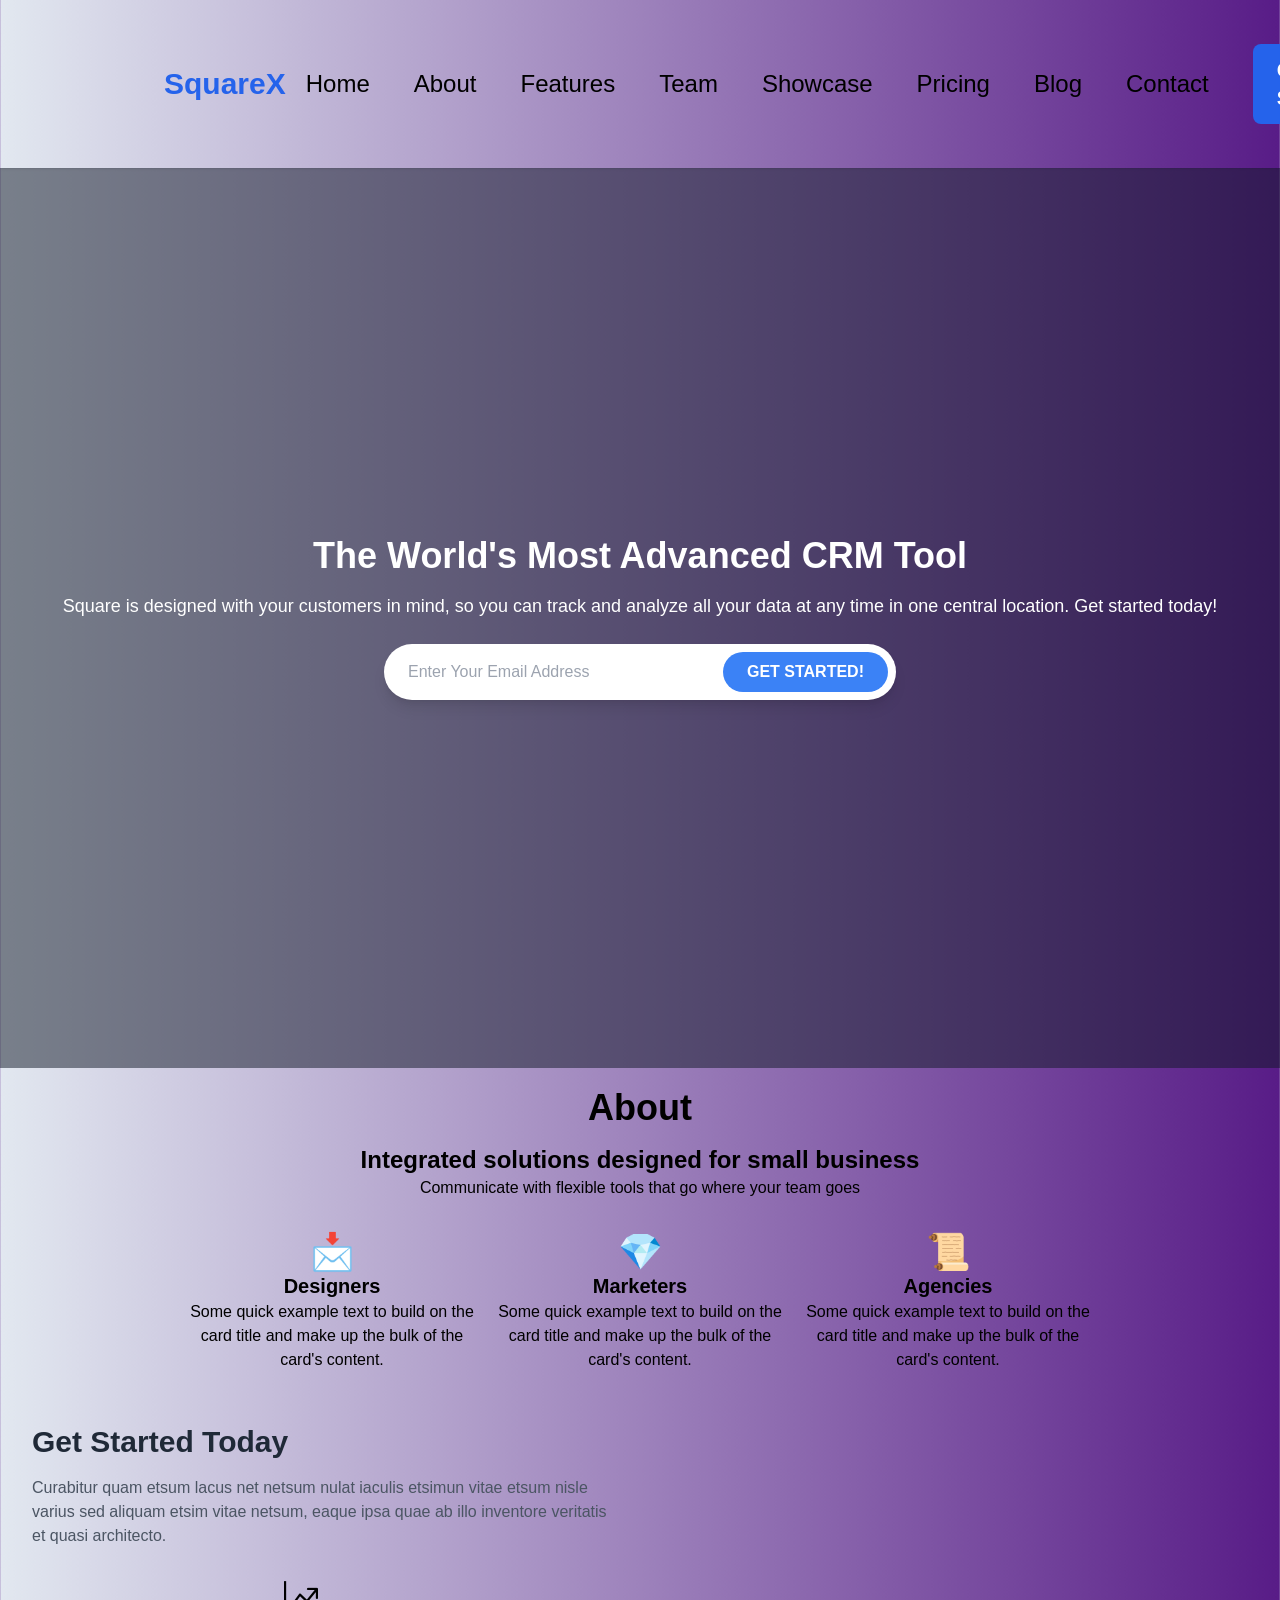
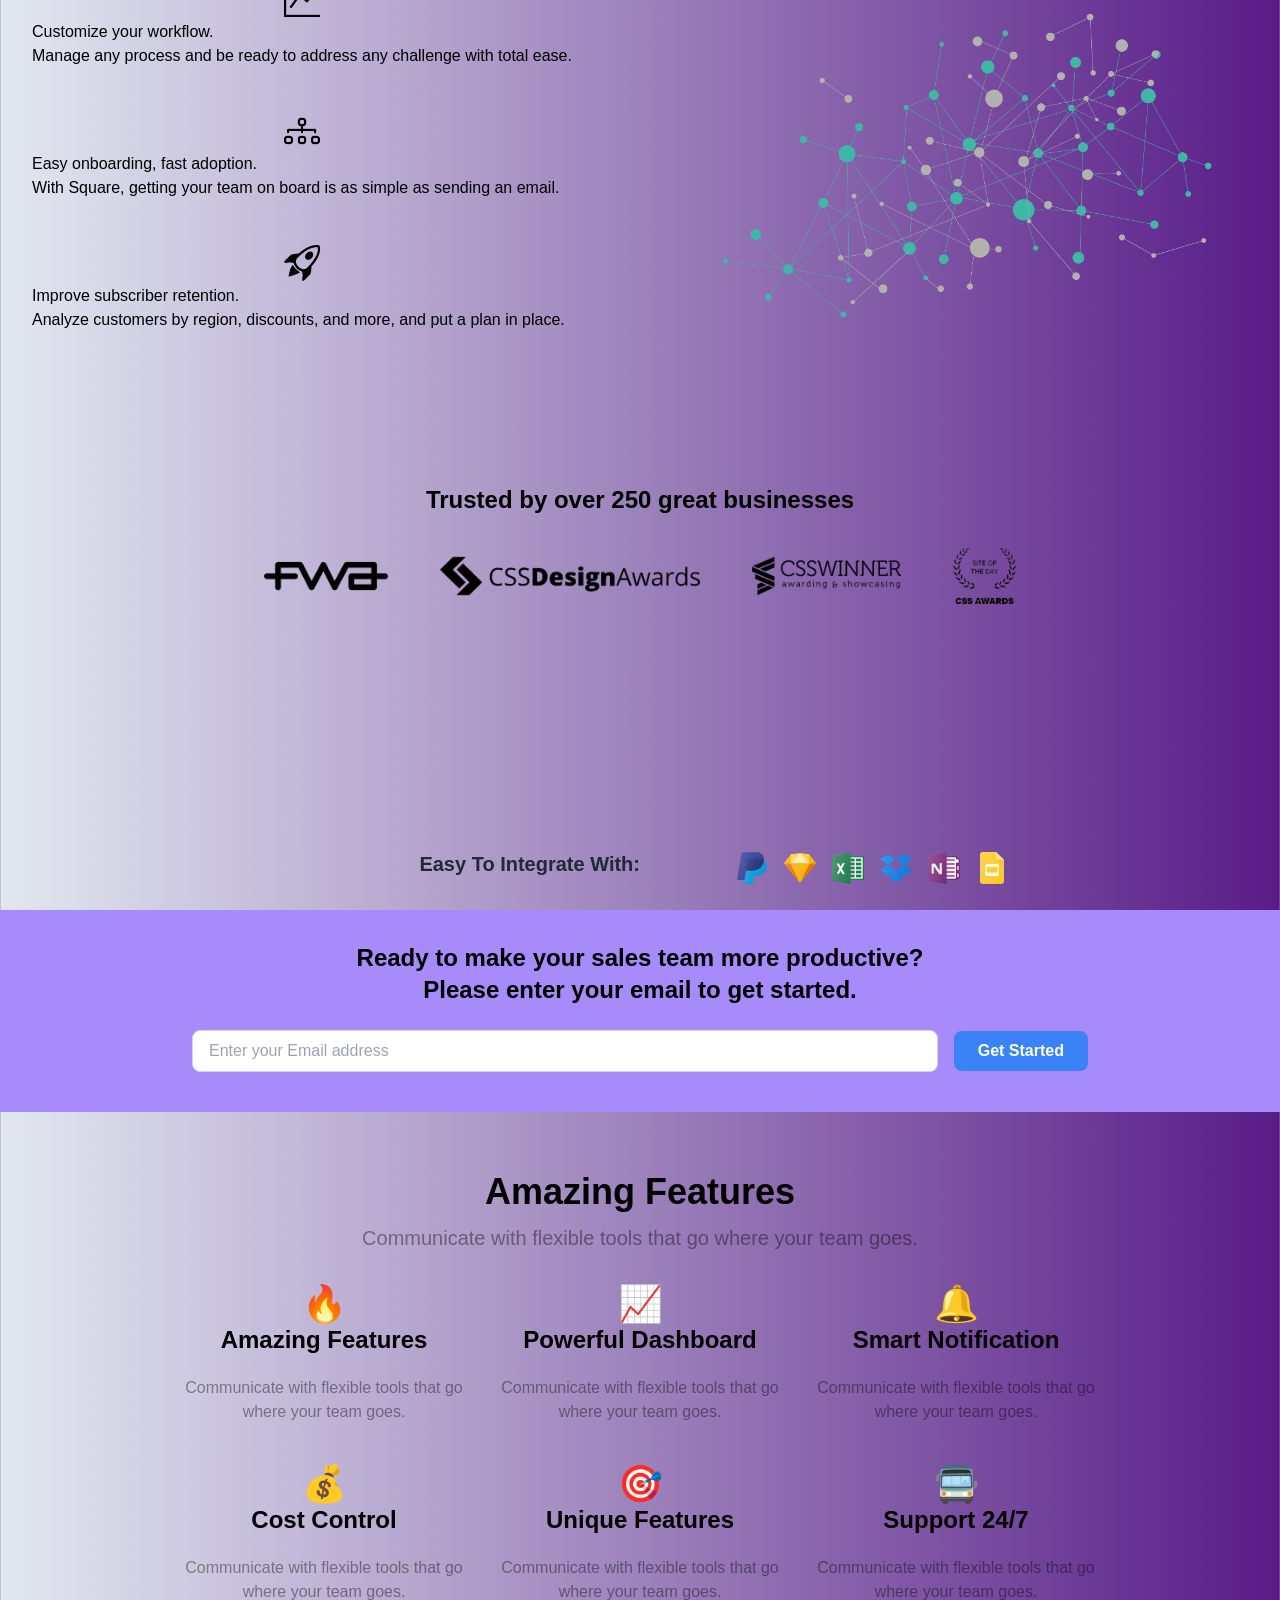
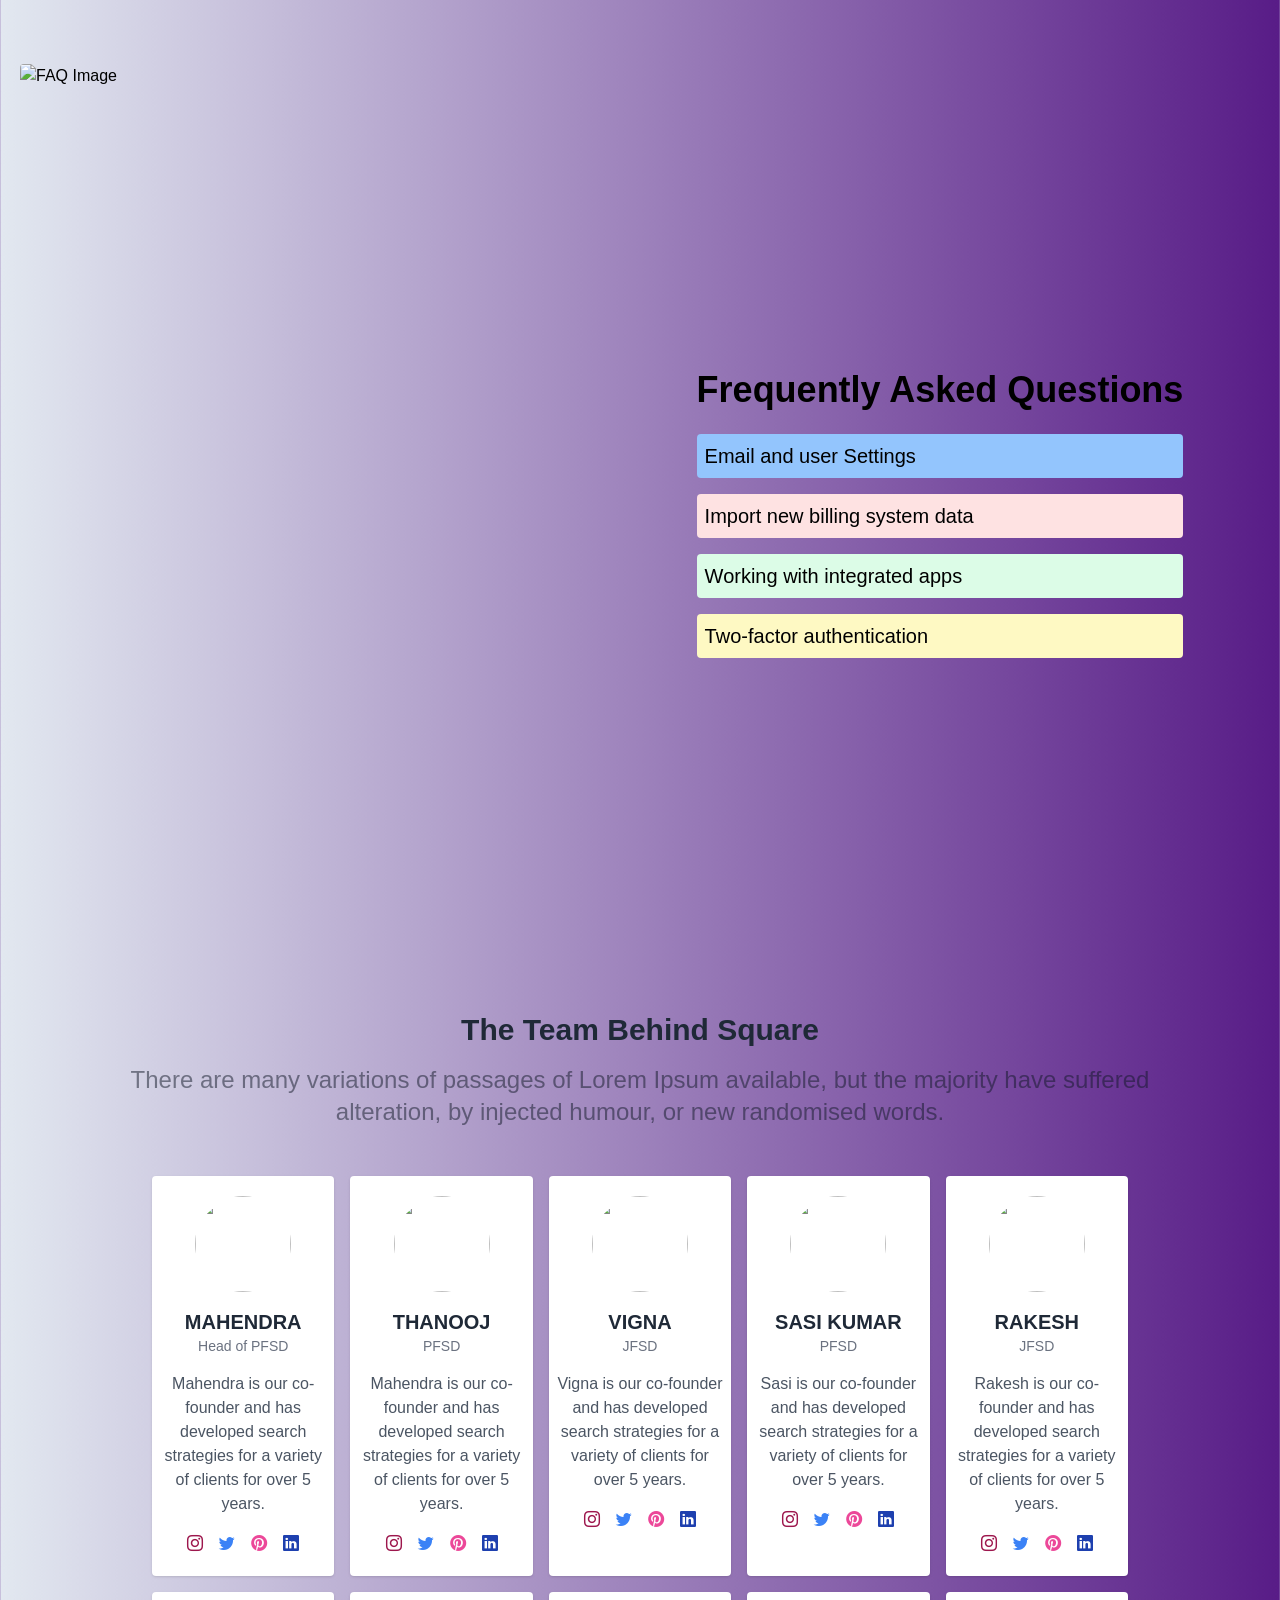
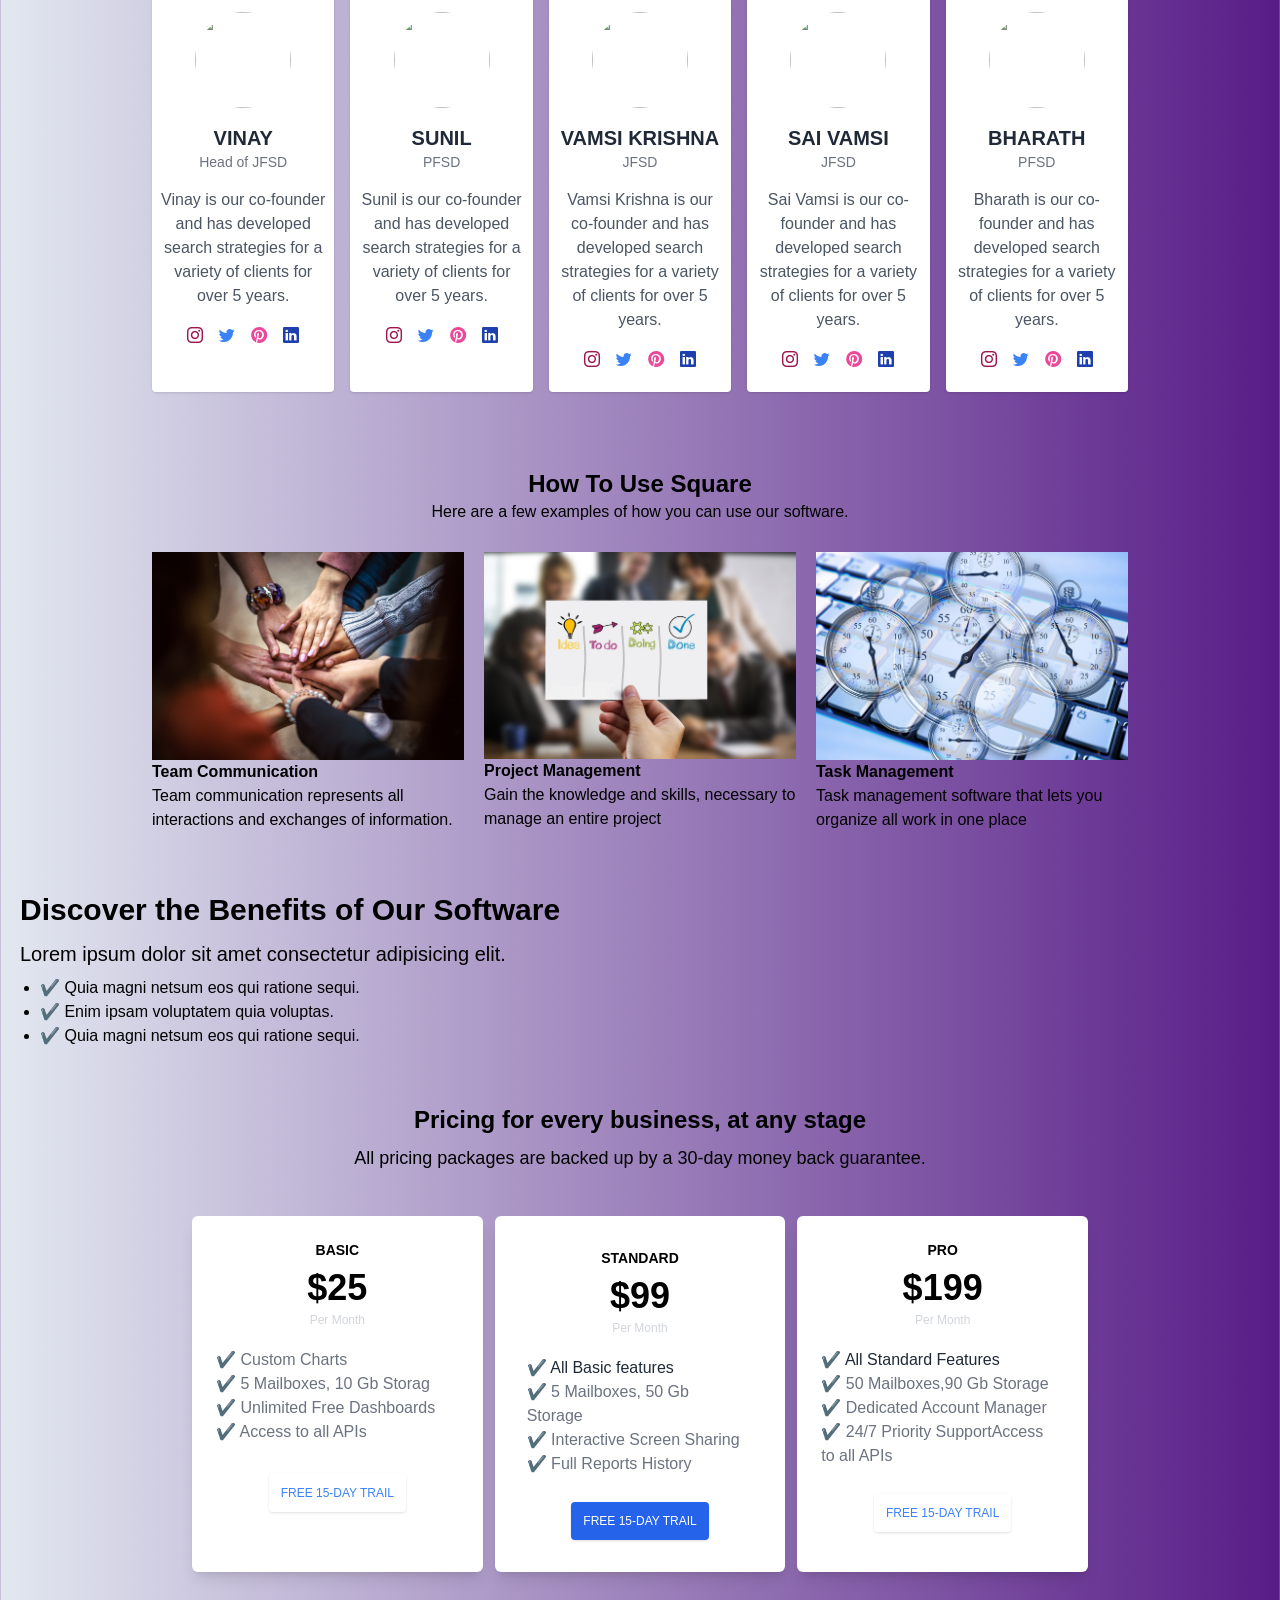
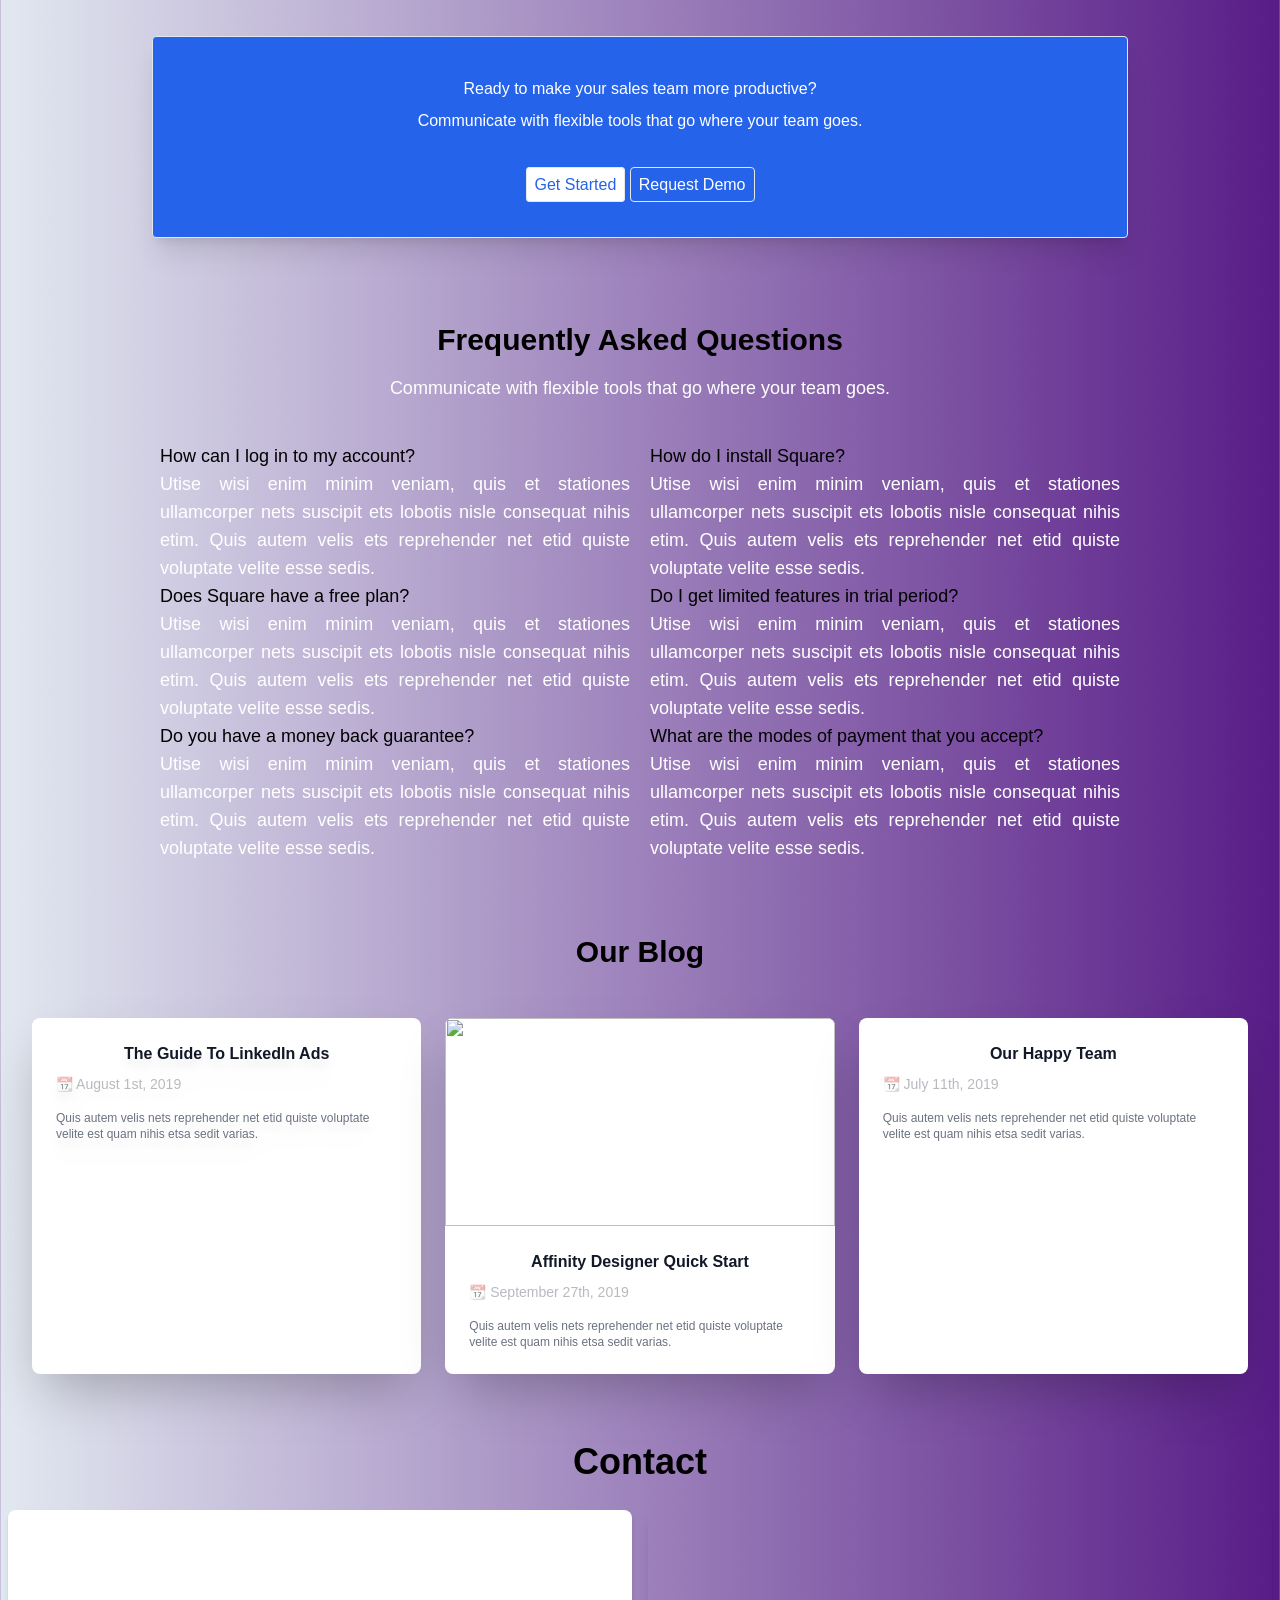
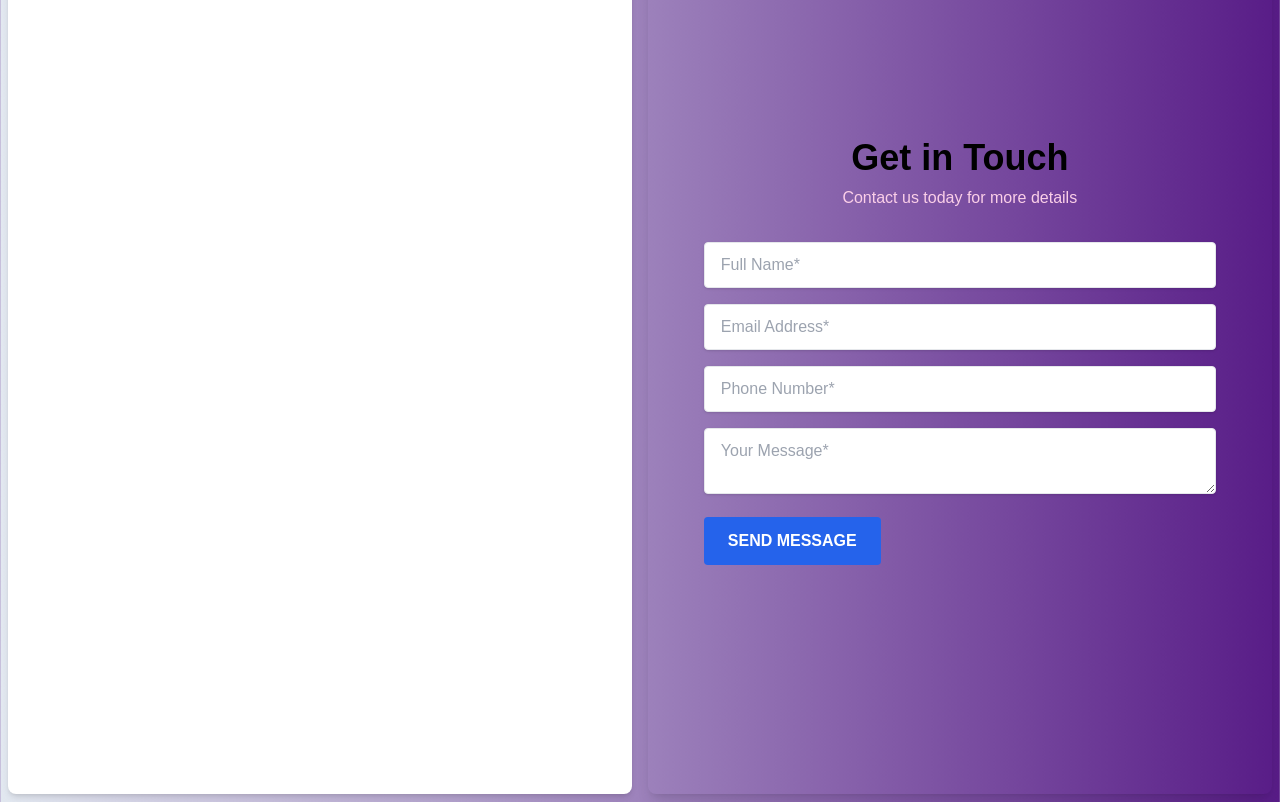
==== commit a8217bba: "added new sections" ====
--- a/index.html
+++ b/index.html
@@ -3,148 +3,226 @@
 <head>
     <meta charset="UTF-8">
     <meta name="viewport" content="width=device-width, initial-scale=1.0">
-    <title>Projec-sass</title>
+    <title>Saas-app</title>
     <link rel="stylesheet" href="./css/main.css">
     <link rel="stylesheet" href="https://cdn.jsdelivr.net/npm/bootstrap-icons@1.11.3/font/bootstrap-icons.min.css">
-    <link href="https://unpkg.com/aos@2.3.1/dist/aos.css" rel="stylesheet">
+    <link href="https://unpkg.com/aos@2.3.1/dist/aos.css" rel="stylesheet">      
+    <style>
+        body{
+            font-family: 'Open Sans', sans-serif;
+        }
+    </style>
+    <!-- bootstrap-icons cdn -->
+    <link rel="stylesheet" href="https://cdn.jsdelivr.net/npm/bootstrap-icons@1.11.3/font/bootstrap-icons.min.css">
 </head>
 
- 
+    
+
+<body class="bg-gradient-to-r from-slate-200 to-purple-900"> 
+
+  <!-- Navbar -->
+  <nav class="shadow">
+    <div class="container m-auto py-5">
+      <div class="flex items-center justify-between px-3 py-6 md:flex-row">
+        <!-- Logo -->
+        <a href="" class="text-3xl font-extrabold text-blue-600">SquareX</a>
+
+        <!-- Desktop Menu -->
+        <div class="hidden md:flex items-center space-x-6 ">
+            <ul class="space-x-6 hidden md:flex  md:px-5">
+                <li><a href="#home" class="text-2xl hover:text-blue-600 pe-5">Home</a></li>
+                <li><a href="#about" class="text-2xl hover:text-blue-600 pe-5">About</a></li>
+                <li><a href="#features" class="text-2xl hover:text-blue-600 pe-5">Features</a></li>
+                <li><a href="#team" class="text-2xl hover:text-blue-600 pe-5">Team</a></li>
+                <li><a href="#showcase" class="text-2xl hover:text-blue-600 pe-5">Showcase</a></li>
+                <li><a href="#price" class="text-2xl hover:text-blue-600 pe-5">Pricing</a></li>
+                <li><a href="#blog" class="text-2xl hover:text-blue-600 pe-5">Blog</a></li>
+                <li><a href="#contact" class="text-2xl hover:text-blue-600 ">Contact</a></li>
+            </ul>
+            <a href=""class="px-6 hidden md:block hover:bg-white bg-blue-600 py-3 rounded-lg text-white hover:text-black text-xl font-bold hover:border hover:shadow ">
+                Get Started</a>
+          
+        </div>
+        
+        <!-- Mobile Menu Button -->
+        <div class="md:hidden">
+          <button id="mobile-menu-button" class="text-gray-600 focus:outline-none focus:text-blue-600">
+            <svg xmlns="http://www.w3.org/2000/svg" class="h-6 w-6" fill="none" viewBox="0 0 24 24" stroke="currentColor">
+              <path stroke-linecap="round" stroke-linejoin="round" stroke-width="2" d="M4 6h16M4 12h16m-7 6h7" />
+            </svg>
+          </button>
+        </div>
+      </div>
+    </div>
+    
+    <!-- Mobile Menu -->
+    <div id="mobile-menu" class="hidden md:hidden md:flex-row px-4 py-3">
+        <ul>
+            <li><a href="#home" class="block py-2 text-gray-600 hover:text-blue-600 text-2xl">Home</a></li>
+            <li><a href="#about" class="block py-2 text-gray-600 hover:text-blue-600 text-2xl">About</a></li>
+            <li><a href="#features" class="block py-2 text-gray-600 hover:text-blue-600 text-2xl">Features</a></li>
+            <li><a href="#team" class="block py-2 text-gray-600 hover:text-blue-600 text-2xl">Team</a></li>
+            <li><a href="#showcase" class="block py-2 text-gray-600 hover:text-blue-600 text-2xl">Showcase</a></li>
+            <li><a href="#price" class="block py-2 text-gray-600 hover:text-blue-600 text-2xl">Pricing</a></li>
+            <li><a href="#blog" class="block py-2 text-gray-600 hover:text-blue-600 text-2xl">Blog</a></li>
+            <li><a href="#contact" class="block py-2 text-gray-600 hover:text-blue-600 text-2xl">Contact</a></li>
+            <li class="py-3"><a href=""class="px-6 hover:bg-white bg-blue-600 py-3 rounded-lg text-white hover:text-black text-xl font-bold hover:border hover:shadow ">
+                Get Started</a></li>
+        </ul>
+    </div>
+  </nav>  
+
+
+  <!-- home -->
+  <div id="home" class="min-h-screen flex flex-col justify-center items-center bg-gray-900 bg-opacity-50 mb-5" style="background-image: url(https://c.stocksy.com/a/szv500/z9/1414584.jpg)">
+    <div class="text-center text-white">
+      <h1 class="text-4xl font-bold mb-4">The World's Most Advanced CRM Tool</h1>
+      <p class="text-lg font-medium mb-6">Square is designed with your customers in mind, so you can track and analyze all your data at any time in one central location. Get started today!</p>
+    </div>
+    <div class="flex items-center bg-white rounded-full shadow-lg p-2 max-w-lg w-full">
+      <input type="email" placeholder="Enter Your Email Address"
+        class="flex-1 outline-none px-4 py-2 text-gray-700 rounded-full">
+      <button
+        class="bg-blue-500 text-white font-semibold rounded-full px-6 py-2 hover:bg-blue-600 transition">GET
+        STARTED!</button>
+    </div>
+</div>
+<!-- About -->
+  <div id="about">
+    <div class="text-center">
+      <h1 class="font-bold text-4xl">About</h1>
+    </div>
+      <div class="text-center pt-4">
+          <h1 class="font-bold text-2xl">Integrated solutions designed for small business</h1>
+          <p>Communicate with flexible tools that go where your team goes</p>
+          <div class="flex justify-evenly">
+              <div class="grid p-5 md:grid-cols-3 mx-auto gap-5">
+                  <div class="card hover:shadow transform hover:scale-105 transition-transform duration-500 hover:bg-gray-200" style="width: 18rem;">
+                      <h1 class="pt-3 text-4xl">📩</h1>           
+                      <div class="card-body">
+                          <h5 class="card-title font-bold text-xl">Designers</h5>
+                          <p class="card-text">Some quick example text to build on the card title and make up the bulk of the card's content.</p>
+                      </div>
+                  </div>
+                  <div class="card hover:shadow transform hover:scale-105 transition-transform duration-500 hover:bg-gray-200" style="width: 18rem;">
+                      <h1 class="pt-3 text-4xl">💎</h1> 
+                      <div class="card-body">
+                          <h5 class="card-title font-bold text-xl">Marketers</h5>
+                          <p class="card-text">Some quick example text to build on the card title and make up the bulk of the card's content.</p>
+                      </div>
+                  </div>
+                  <div class="card hover:shadow transform hover:scale-105 transition-transform duration-500 hover:bg-gray-200" style="width: 18rem;">
+                      <h1 class="pt-3 text-4xl">📜</h1> 
+                      <div class="card-body">
+                          <h5 class="card-title font-bold text-xl">Agencies</h5>
+                          <p class="card-text">Some quick example text to build on the card title and make up the bulk of the card's content.</p>
+                      </div>
+                  </div>
+              </div>
+          </div>
+      </div>
+      <div class="flex flex-col lg:flex-row items-center lg:items-start lg:space-x-8 p-5 lg:p-8 max-w-7xl mx-auto">
+          <div class="w-full lg:w-1/2 space-y-4">
+              <h1 class="text-3xl font-bold text-gray-800">Get Started Today</h1>
+              <p class="text-gray-600">Curabitur quam etsum lacus net netsum nulat iaculis etsimun vitae etsum nisle varius sed aliquam etsim vitae netsum, eaque ipsa quae ab illo inventore veritatis et quasi architecto.</p>
+              <div class="grid md:grid-cols-1 sm:grid-cols-1 gap-4">
+                  <!-- Cards for workflow, onboarding, and retention -->
+                  <div class="card mb-3" style="max-width: 540px;">
+                      <div class="row g-0">
+                          <div class="col-md-4">
+                              <h1 class="text-center justify-center text-4xl pt-4"><i class="bi bi-graph-up-arrow"></i></h1>
+                          </div>
+                          <div class="col-md-8">
+                              <div class="card-body">
+                                  <h5 class="card-title">Customize your workflow.</h5>
+                                  <p class="card-text">Manage any process and be ready to address any challenge with total ease.</p>
+                              </div>
+                          </div>
+                      </div>
+                  </div>
+                  <div class="card mb-3" style="max-width: 540px;">
+                      <div class="row g-0">
+                          <div class="col-md-4">
+                              <h1 class="text-center justify-center text-4xl pt-4"><i class="bi bi-diagram-3"></i></h1>
+                          </div>
+                          <div class="col-md-8">
+                              <div class="card-body">
+                                  <h5 class="card-title">Easy onboarding, fast adoption.</h5>
+                                  <p class="card-text">With Square, getting your team on board is as simple as sending an email.</p>
+                              </div>
+                          </div>
+                      </div>
+                  </div>
+                  <div class="card mb-3" style="max-width: 540px;">
+                      <div class="row g-0">
+                          <div class="col-md-4">
+                              <h1 class="text-center justify-center text-4xl pt-4"><i class="bi bi-rocket-takeoff"></i></h1>
+                          </div>
+                          <div class="col-md-8">
+                              <div class="card-body">
+                                  <h5 class="card-title">Improve subscriber retention.</h5>
+                                  <p class="card-text">Analyze customers by region, discounts, and more, and put a plan in place.</p>
+                              </div>
+                          </div>
+                      </div>
+                  </div>
+              </div>
+          </div>
+          <div class="w-full lg:w-1/2 mt-8 lg:mt-0 pt-4">
+              <img src="./media/—Pngtree—blue cool technology lines tech_3796943.png" alt="Placeholder Image" class="w-full rounded-md">
+          </div>
+      </div>
+      
+      <div class="text-2xl font-bold text-center pt-5">Trusted by over 250 great businesses</div>
+      <div class="flex gap-5 justify-center pt-4 flex-col lg:flex-row items-center lg:items-start lg:space-x-8 p-5 lg:p-8 max-w-7xl mx-auto opacity-100">
+          <img src="./media/award1a.webp" alt="" class="h-14 hover:opacity-50">
+          <img src="./media/award3a.webp" alt="" class="h-14 hover:opacity-50">
+          <img src="./media/award4a.webp" alt="" class="h-14 hover:opacity-50">
+          <img src="./media/award5.webp" alt="" class="h-14 hover:opacity-50">
+      </div>
+      <div class="flex justify-center items-center pt-5 md:flex mx-auto pb-5">
+          <div>
+              <iframe src="https://www.youtube.com/embed/YMdvfZj_bv0?si=zNsywNu_zdG9qOJr" title="YouTube video player" frameborder="0" allowfullscreen></iframe>
+          </div>
+      </div>
+      <div class="flex items-center justify-center">
+          <div class="container mx-auto justify-center">
+              <div class="grid grid-cols-1 md:grid-cols-2 p-6 rounded-lg">
+                  <div class="flex flex-col justify-center">
+                      <h1 class="text-xl md:text-xl font-bold text-gray-800 mb-2 text-end">Easy To Integrate With:</h1>
+                  </div>
+                  <div class="flex justify-center items-center flex-wrap gap-4 text-start">
+                      <img src="./media/app01.webp" alt="App Store Logo">
+                      <img src="./media/app02.webp" alt="Google Play Logo">
+                      <img src="./media/app03.webp" alt="Windows Store Logo">
+                      <img src="./media/app04.webp" alt="Windows Store Logo">
+                      <img src="./media/app05.webp" alt="Windows Store Logo">
+                      <img src="./media/app06.webp" alt="Windows Store Logo">
+                  </div>
+              </div>
+          </div>
+      </div>
+      <div class="bg-violet-400 flex items-center justify-center">
+          <div class="container mx-auto p-4">
+              <div class="text-2xl font-bold text-center pt-4">
+                  <h1>Ready to make your sales team more productive?</h1>
+                  <h1>Please enter your email to get started.</h1>
+              </div>
+              <div class="flex flex-col md:flex-row items-center p-6 rounded-lg gap-4">
+                  <div class="flex-1">
+                      <input id="userInput" type="text" placeholder="Enter your Email address" class="w-full px-4 py-2 border border-gray-300 rounded-lg focus:outline-none focus:ring-2 focus:ring-blue-500"/>
+                  </div>
+                  <div>
+                      <button id="submitButton" class="px-6 py-2 bg-blue-500 text-white font-semibold rounded-lg hover:bg-blue-600 transition-colors">Get Started</button>
+                  </div>
+              </div>
+          </div>
+      </div>
   
-<body class="bg-gradient-to-r from-slate-200 to-purple-900">
-<div>
-    <div >
-        <div class="text-center pt-4">
-            <h1 class="font-bold text-2xl">Integrated solutions designed for small business</h1>
-            <p>Communicate with flexible tools that go where your team goes</p>
-            <div class="flex justify-evenly">
-                <div class="grid p-5 md:grid-cols-3 mx-auto gap-5">
-                    <div class="card hover:shadow transform hover:scale-105 transition-transform duration-500 hover:bg-gray-200" style="width: 18rem;">
-                        <h1 class="pt-3 text-4xl">📩</h1>           
-                        <div class="card-body">
-                            <h5 class="card-title font-bold text-xl">Designers</h5>
-                            <p class="card-text">Some quick example text to build on the card title and make up the bulk of the card's content.</p>
-                        </div>
-                    </div>
-                    <div class="card hover:shadow transform hover:scale-105 transition-transform duration-500 hover:bg-gray-200" style="width: 18rem;">
-                        <h1 class="pt-3 text-4xl">💎</h1> 
-                        <div class="card-body">
-                            <h5 class="card-title font-bold text-xl">Marketers</h5>
-                            <p class="card-text">Some quick example text to build on the card title and make up the bulk of the card's content.</p>
-                        </div>
-                    </div>
-                    <div class="card hover:shadow transform hover:scale-105 transition-transform duration-500 hover:bg-gray-200" style="width: 18rem;">
-                        <h1 class="pt-3 text-4xl">📜</h1> 
-                        <div class="card-body">
-                            <h5 class="card-title font-bold text-xl">Agencies</h5>
-                            <p class="card-text">Some quick example text to build on the card title and make up the bulk of the card's content.</p>
-                        </div>
-                    </div>
-                </div>
-            </div>
-        </div>
-        <div class="flex flex-col lg:flex-row items-center lg:items-start lg:space-x-8 p-5 lg:p-8 max-w-7xl mx-auto">
-            <div class="w-full lg:w-1/2 space-y-4">
-                <h1 class="text-3xl font-bold text-gray-800">Get Started Today</h1>
-                <p class="text-gray-600">Curabitur quam etsum lacus net netsum nulat iaculis etsimun vitae etsum nisle varius sed aliquam etsim vitae netsum, eaque ipsa quae ab illo inventore veritatis et quasi architecto.</p>
-                <div class="grid md:grid-cols-1 sm:grid-cols-1 gap-4">
-                    <!-- Cards for workflow, onboarding, and retention -->
-                    <div class="card mb-3" style="max-width: 540px;">
-                        <div class="row g-0">
-                            <div class="col-md-4">
-                                <h1 class="text-center justify-center text-4xl pt-4"><i class="bi bi-graph-up-arrow"></i></h1>
-                            </div>
-                            <div class="col-md-8">
-                                <div class="card-body">
-                                    <h5 class="card-title">Customize your workflow.</h5>
-                                    <p class="card-text">Manage any process and be ready to address any challenge with total ease.</p>
-                                </div>
-                            </div>
-                        </div>
-                    </div>
-                    <div class="card mb-3" style="max-width: 540px;">
-                        <div class="row g-0">
-                            <div class="col-md-4">
-                                <h1 class="text-center justify-center text-4xl pt-4"><i class="bi bi-diagram-3"></i></h1>
-                            </div>
-                            <div class="col-md-8">
-                                <div class="card-body">
-                                    <h5 class="card-title">Easy onboarding, fast adoption.</h5>
-                                    <p class="card-text">With Square, getting your team on board is as simple as sending an email.</p>
-                                </div>
-                            </div>
-                        </div>
-                    </div>
-                    <div class="card mb-3" style="max-width: 540px;">
-                        <div class="row g-0">
-                            <div class="col-md-4">
-                                <h1 class="text-center justify-center text-4xl pt-4"><i class="bi bi-rocket-takeoff"></i></h1>
-                            </div>
-                            <div class="col-md-8">
-                                <div class="card-body">
-                                    <h5 class="card-title">Improve subscriber retention.</h5>
-                                    <p class="card-text">Analyze customers by region, discounts, and more, and put a plan in place.</p>
-                                </div>
-                            </div>
-                        </div>
-                    </div>
-                </div>
-            </div>
-            <div class="w-full lg:w-1/2 mt-8 lg:mt-0 pt-4">
-                <img src="./media/—Pngtree—blue cool technology lines tech_3796943.png" alt="Placeholder Image" class="w-full rounded-md">
-            </div>
-        </div>
-        
-        <div class="text-2xl font-bold text-center pt-5">Trusted by over 250 great businesses</div>
-        <div class="flex gap-5 justify-center pt-4 flex-col lg:flex-row items-center lg:items-start lg:space-x-8 p-5 lg:p-8 max-w-7xl mx-auto opacity-100">
-            <img src="./media/award1a.webp" alt="" class="h-14 hover:opacity-50">
-            <img src="./media/award3a.webp" alt="" class="h-14 hover:opacity-50">
-            <img src="./media/award4a.webp" alt="" class="h-14 hover:opacity-50">
-            <img src="./media/award5.webp" alt="" class="h-14 hover:opacity-50">
-        </div>
-        <div class="flex justify-center items-center pt-5 md:flex mx-auto pb-5">
-            <div>
-                <iframe src="https://www.youtube.com/embed/YMdvfZj_bv0?si=zNsywNu_zdG9qOJr" title="YouTube video player" frameborder="0" allowfullscreen></iframe>
-            </div>
-        </div>
-        <div class="flex items-center justify-center">
-            <div class="container mx-auto justify-center">
-                <div class="grid grid-cols-1 md:grid-cols-2 p-6 rounded-lg">
-                    <div class="flex flex-col justify-center">
-                        <h1 class="text-xl md:text-xl font-bold text-gray-800 mb-2 text-end">Easy To Integrate With:</h1>
-                    </div>
-                    <div class="flex justify-center items-center flex-wrap gap-4 text-start">
-                        <img src="./media/app01.webp" alt="App Store Logo">
-                        <img src="./media/app02.webp" alt="Google Play Logo">
-                        <img src="./media/app03.webp" alt="Windows Store Logo">
-                        <img src="./media/app04.webp" alt="Windows Store Logo">
-                        <img src="./media/app05.webp" alt="Windows Store Logo">
-                        <img src="./media/app06.webp" alt="Windows Store Logo">
-                    </div>
-                </div>
-            </div>
-        </div>
-        <div class="bg-violet-400 flex items-center justify-center">
-            <div class="container mx-auto p-4">
-                <div class="text-2xl font-bold text-center pt-4">
-                    <h1>Ready to make your sales team more productive?</h1>
-                    <h1>Please enter your email to get started.</h1>
-                </div>
-                <div class="flex flex-col md:flex-row items-center p-6 rounded-lg gap-4">
-                    <div class="flex-1">
-                        <input id="userInput" type="text" placeholder="Enter your Email address" class="w-full px-4 py-2 border border-gray-300 rounded-lg focus:outline-none focus:ring-2 focus:ring-blue-500"/>
-                    </div>
-                    <div>
-                        <button id="submitButton" class="px-6 py-2 bg-blue-500 text-white font-semibold rounded-lg hover:bg-blue-600 transition-colors">Get Started</button>
-                    </div>
-                </div>
-            </div>
-        </div>
-    
-    </div>
-    <script src="index.js"></script>
-</div>
-<div class=" mx-auto  my-5 p-10">
+  </div>
+  <!-- features -->
+   <div id="features">
+  <div class=" mx-auto  my-5 p-10" >
     <div class="flex justify-center mb-8">
         <div class="text-center">
           <h2 class="font-bold capitalize text-3xl sm:text-4xl">Amazing Features</h2>
@@ -205,16 +283,16 @@
 </div>
 <div class="flex flex-col md:flex-row h-auto md:h-screen">
       <!-- Left Side: Image -->
-      <div class="w-full md:w-1/2 h-[300px] md:h-full">
+      <div class="w-full md:w-1/2 h-[300px] md:h-full ps-5">
         <img 
-          src="https://encrypted-tbn0.gstatic.com/images?q=tbn:ANd9GcSx3AG3JpROddmpR5bU7Rd7LdH_bzjOdrsttg&s" 
+          src="https://img.freepik.com/free-photo/smiling-female-student-writing-essay-sitting-with-laptop-floor_176420-20219.jpg?semt=ais_hybrid" 
           alt="FAQ Image"
-          class="w-full h-full object-cover"
+          class="w-full h-full object-cover rounded"
         >
       </div>
     
       <!-- Right Side: Text Content -->
-      <div class="w-full md:w-1/2 flex items-center justify-center p-5 md:pl-5 md:pr-10 bg-gray-50">
+      <div class="w-full md:w-1/2 flex items-center justify-center p-5 md:pl-5 md:pr-10">
         <div class="md:-ml-5">
           <h3 class="text-2xl md:text-4xl font-bold mb-4 md:mb-6 leading-snug">Frequently Asked Questions</h3>
           
@@ -242,7 +320,185 @@
         </div>
       </div>
     </div>
-    <div class="bg-gradient-to-r from-slate-100 to-neutral-700" id="showcase">
+    </div>
+
+  <!-- team -->
+  <div class=" py-12" id="team">
+    <div class="max-w-6xl mx-auto px-6 sm:px-12">
+      <!-- title -->
+        <h2 class="text-3xl font-bold text-gray-800 text-center mb-4">The Team Behind Square</h2>
+        <p class="text-gray-900 opacity-50 text-center text-2xl mb-12">
+        There are many variations of passages of Lorem Ipsum available, but the majority
+        have suffered alteration, by injected humour, or new randomised words.
+        </p>
+    </div>
+    <div class="container mx-auto my-4">
+      <div class="grid grid-cols-1 sm:grid-cols-1 lg:grid-cols-5 gap-4">
+        <!-- Team Member 1 -->
+        <div class="mx-auto px-2 py-5 bg-white shadow rounded">
+          <img src="https://tinyurl.com/yxhj9uvn" alt="" class="team-img h-24 w-24 mx-auto rounded-full mb-4">
+          <h3 class="text-xl font-semibold text-gray-800 text-center">MAHENDRA</h3>
+          <p class="text-sm text-gray-500 text-center mb-4">Head of PFSD</p>
+          <p class="text-gray-600 text-center">
+            Mahendra is our co-founder and has developed search strategies for a variety
+            of clients for over 5 years.
+          </p>
+          <div class="flex justify-center mt-4 space-x-4">
+              <a href="#" class="text-pink-800 hover:text-blue-700"><i class="bi bi-instagram"></i></a>
+              <a href="#" class="text-blue-500 hover:text-blue-700"><i class="bi bi-twitter"></i></a>
+              <a href="#" class="text-pink-500 hover:text-pink-700"><i class="bi bi-pinterest"></i></a>
+              <a href="#" class="text-blue-800 hover:text-blue-900"><i class="bi bi-linkedin"></i></a>
+          </div>
+        </div>
+        <!-- Team Member 2 -->
+        <div class="mx-auto px-2 py-5 bg-white shadow rounded">
+          <img src="https://tinyurl.com/pwched4r" alt="" class="team-img h-24 w-24 mx-auto rounded-full mb-4">
+          <h3 class="text-xl font-semibold text-gray-800 text-center">THANOOJ</h3>
+          <p class="text-sm text-gray-500 text-center mb-4">PFSD</p>
+          <p class="text-gray-600 text-center">
+            Mahendra is our co-founder and has developed search strategies for a variety
+            of clients for over 5 years.
+          </p>
+          <div class="flex justify-center mt-4 space-x-4">
+              <a href="#" class="text-pink-800 hover:text-blue-700"><i class="bi bi-instagram"></i></a>
+              <a href="#" class="text-blue-500 hover:text-blue-700"><i class="bi bi-twitter"></i></a>
+              <a href="#" class="text-pink-500 hover:text-pink-700"><i class="bi bi-pinterest"></i></a>
+              <a href="#" class="text-blue-800 hover:text-blue-900"><i class="bi bi-linkedin"></i></a>
+          </div>
+        </div>
+        <!-- Team Member 3 -->
+        <div class="mx-auto px-2 py-5 bg-white shadow rounded">
+          <img src="https://tinyurl.com/v9ysj6zp" alt="" class="team-img h-24 w-24 mx-auto rounded-full mb-4">
+          <h3 class="text-xl font-semibold text-gray-800 text-center">VIGNA</h3>
+          <p class="text-sm text-gray-500 text-center mb-4">JFSD</p>
+          <p class="text-gray-600 text-center">
+            Vigna is our co-founder and has developed search strategies for a variety
+            of clients for over 5 years.
+          </p>
+          <div class="flex justify-center mt-4 space-x-4">
+              <a href="#" class="text-pink-800 hover:text-blue-700"><i class="bi bi-instagram"></i></a>
+              <a href="#" class="text-blue-500 hover:text-blue-700"><i class="bi bi-twitter"></i></a>
+              <a href="#" class="text-pink-500 hover:text-pink-700"><i class="bi bi-pinterest"></i></a>
+              <a href="#" class="text-blue-800 hover:text-blue-900"><i class="bi bi-linkedin"></i></a>
+          </div>
+        </div>
+        <!-- Team Member 4 -->
+        <div class="mx-auto px-2 py-5 bg-white shadow rounded">
+          <img src="https://tinyurl.com/yc25z2rj" alt="" class="team-img h-24 w-24 mx-auto rounded-full mb-4">
+          <h3 class="text-xl font-semibold text-gray-800 text-center">SASI KUMAR</h3>
+          <p class="text-sm text-gray-500 text-center mb-4">PFSD</p>
+          <p class="text-gray-600 text-center">
+            Sasi is our co-founder and has developed search strategies for a variety
+            of clients for over 5 years.
+          </p>
+          <div class="flex justify-center mt-4 space-x-4">
+              <a href="#" class="text-pink-800 hover:text-blue-700"><i class="bi bi-instagram"></i></a>
+              <a href="#" class="text-blue-500 hover:text-blue-700"><i class="bi bi-twitter"></i></a>
+              <a href="#" class="text-pink-500 hover:text-pink-700"><i class="bi bi-pinterest"></i></a>
+              <a href="#" class="text-blue-800 hover:text-blue-900"><i class="bi bi-linkedin"></i></a>
+          </div>
+        </div>
+        <!-- Team Member 5 -->
+        <div class="mx-auto px-2 py-5 bg-white shadow rounded">
+          <img src="https://tinyurl.com/ypmf7nuk" alt="" class="team-img h-24 w-24 mx-auto rounded-full mb-4">
+          <h3 class="text-xl font-semibold text-gray-800 text-center">RAKESH</h3>
+          <p class="text-sm text-gray-500 text-center mb-4">JFSD</p>
+          <p class="text-gray-600 text-center">
+            Rakesh is our co-founder and has developed search strategies for a variety
+            of clients for over 5 years.
+          </p>
+          <div class="flex justify-center mt-4 space-x-4">
+              <a href="#" class="text-pink-800 hover:text-blue-700"><i class="bi bi-instagram"></i></a>
+              <a href="#" class="text-blue-500 hover:text-blue-700"><i class="bi bi-twitter"></i></a>
+              <a href="#" class="text-pink-500 hover:text-pink-700"><i class="bi bi-pinterest"></i></a>
+              <a href="#" class="text-blue-800 hover:text-blue-900"><i class="bi bi-linkedin"></i></a>
+          </div>
+        </div>
+        <!-- Team Member 6 -->
+        <div class="mx-auto px-2 py-5 bg-white shadow rounded">
+          <img src="https://tinyurl.com/3xfyurm6" alt="" class="team-img h-24 w-24 mx-auto rounded-full mb-4">
+          <h3 class="text-xl font-semibold text-gray-800 text-center">VINAY</h3>
+          <p class="text-sm text-gray-500 text-center mb-4">Head of JFSD</p>
+          <p class="text-gray-600 text-center">
+            Vinay is our co-founder and has developed search strategies for a variety
+            of clients for over 5 years.
+          </p>
+          <div class="flex justify-center mt-4 space-x-4">
+              <a href="#" class="text-pink-800 hover:text-blue-700"><i class="bi bi-instagram"></i></a>
+              <a href="#" class="text-blue-500 hover:text-blue-700"><i class="bi bi-twitter"></i></a>
+              <a href="#" class="text-pink-500 hover:text-pink-700"><i class="bi bi-pinterest"></i></a>
+              <a href="#" class="text-blue-800 hover:text-blue-900"><i class="bi bi-linkedin"></i></a>
+          </div>
+        </div>
+        <!-- Team Member 7 -->
+        <div class="mx-auto px-2 py-5 bg-white shadow rounded">
+          <img src="https://tinyurl.com/ykhwjdew" alt="" class="team-img h-24 w-24 mx-auto rounded-full mb-4">
+          <h3 class="text-xl font-semibold text-gray-800 text-center">SUNIL</h3>
+          <p class="text-sm text-gray-500 text-center mb-4">PFSD</p>
+          <p class="text-gray-600 text-center">
+            Sunil is our co-founder and has developed search strategies for a variety
+            of clients for over 5 years.
+          </p>
+          <div class="flex justify-center mt-4 space-x-4">
+              <a href="#" class="text-pink-800 hover:text-blue-700"><i class="bi bi-instagram"></i></a>
+              <a href="#" class="text-blue-500 hover:text-blue-700"><i class="bi bi-twitter"></i></a>
+              <a href="#" class="text-pink-500 hover:text-pink-700"><i class="bi bi-pinterest"></i></a>
+              <a href="#" class="text-blue-800 hover:text-blue-900"><i class="bi bi-linkedin"></i></a>
+          </div>
+        </div>
+        <!-- Team Member 8 -->
+        <div class="mx-auto px-2  py-5 bg-white shadow rounded">
+          <img src="https://tinyurl.com/4sfe3s85" alt="" class="team-img h-24 w-24 mx-auto rounded-full mb-4">
+          <h3 class="text-xl font-semibold text-gray-800 text-center">VAMSI KRISHNA</h3>
+          <p class="text-sm text-gray-500 text-center mb-4">JFSD</p>
+          <p class="text-gray-600 text-center">
+            Vamsi Krishna is our co-founder and has developed search strategies for a variety
+            of clients for over 5 years.
+          </p>
+          <div class="flex justify-center mt-4 space-x-4">
+              <a href="#" class="text-pink-800 hover:text-blue-700"><i class="bi bi-instagram"></i></a>
+              <a href="#" class="text-blue-500 hover:text-blue-700"><i class="bi bi-twitter"></i></a>
+              <a href="#" class="text-pink-500 hover:text-pink-700"><i class="bi bi-pinterest"></i></a>
+              <a href="#" class="text-blue-800 hover:text-blue-900"><i class="bi bi-linkedin"></i></a>
+          </div>
+        </div>
+        <!-- Team Member 9 -->
+        <div class="mx-auto px-2  py-5 bg-white shadow rounded">
+          <img src="https://tinyurl.com/bdezn9c7" alt="" class="team-img h-24 w-24 mx-auto rounded-full mb-4">
+          <h3 class="text-xl font-semibold text-gray-800 text-center">SAI VAMSI</h3>
+          <p class="text-sm text-gray-500 text-center mb-4">JFSD</p>
+          <p class="text-gray-600 text-center">
+            Sai Vamsi is our co-founder and has developed search strategies for a variety
+            of clients for over 5 years.
+          </p>
+          <div class="flex justify-center mt-4 space-x-4">
+              <a href="#" class="text-pink-800 hover:text-blue-700"><i class="bi bi-instagram"></i></a>
+              <a href="#" class="text-blue-500 hover:text-blue-700"><i class="bi bi-twitter"></i></a>
+              <a href="#" class="text-pink-500 hover:text-pink-700"><i class="bi bi-pinterest"></i></a>
+              <a href="#" class="text-blue-800 hover:text-blue-900"><i class="bi bi-linkedin"></i></a>
+          </div>
+        </div>
+        <!-- Team Member 10 -->
+        <div class="mx-auto px-2  py-5 bg-white shadow rounded">
+          <img src="https://tinyurl.com/s8m9kmkc" alt="" class="team-img h-24 w-24 mx-auto rounded-full mb-4">
+          <h3 class="text-xl font-semibold text-gray-800 text-center">BHARATH</h3>
+          <p class="text-sm text-gray-500 text-center mb-4">PFSD</p>
+          <p class="text-gray-600 text-center">
+            Bharath is our co-founder and has developed search strategies for a variety
+            of clients for over 5 years.
+          </p>
+          <div class="flex justify-center mt-4 space-x-4">
+              <a href="#" class="text-pink-800 hover:text-blue-700"><i class="bi bi-instagram"></i></a>
+              <a href="#" class="text-blue-500 hover:text-blue-700"><i class="bi bi-twitter"></i></a>
+              <a href="#" class="text-pink-500 hover:text-pink-700"><i class="bi bi-pinterest"></i></a>
+              <a href="#" class="text-blue-800 hover:text-blue-900"><i class="bi bi-linkedin"></i></a>
+          </div>
+        </div>        
+      </div>
+    </div>
+  </div>
+  <!-- showcase -->
+  <div  id="showcase">
 
     <div class="text-center  pt-3 pb-3">
         <h1 class="font-bold text-2xl">How To Use Square</h1>
@@ -276,8 +532,8 @@
         </div>
     </div>
 
-    <div class="flex flex-col-reverse md:flex-row items-center pt-2">
-        <div class="text-left md:w-2/3 p-4">
+    <div class="flex flex-col-reverse md:flex-row items-center pt-2 my-5">
+        <div class="text-left md:w-2/3 p-4 ps-5">
             <h3 class="font-bold text-3xl">Discover the Benefits of Our Software</h3>
             <p class="mt-3 text-xl">Lorem ipsum dolor sit amet consectetur adipisicing elit.</p>
             <ul class="list-disc pl-5">
@@ -286,7 +542,236 @@
                 <li>✔️ Quia magni netsum eos qui ratione sequi.</li>
             </ul>
         </div>
-       
-
+        <div class="pe-5">
+          <img src="https://nishani.in/wp-content/uploads/2023/09/F2lXkujaIAA69XO.jpg" alt="">
+        </div>
+    </div>
+    </div>
+  <!-- pricing -->
+  <section class="container mx-auto">
+    <!--  -->
+  <div id="price">
+    <div class="text-center py-5">
+      <h1 class="text-2xl font-bold">
+        Pricing for every business, at any stage
+      </h1>
+      <p class=" text-lg py-2">
+        All pricing packages are backed up by a 30-day money back guarantee.
+      </p>
+    </div>
+    <!-- card section start -->
+    <div class=" my-4 mx-10 ">
+      <!-- card-1 start -->
+      <div class="grid grid-cols-1 md:grid-cols-3 gap-3 ">
+        <div class="p-2 shadow-lg rounded-md  bg-white transition ease-in-out delay-150  hover:-translate-y-1 hover:scale-110  duration-300">
+            <div class="text-center ">
+              <h1 class="font-bold text-sm pt-4">BASIC</h1>
+              <h1 class="text-4xl font-bold pt-2">$25</h1>
+              <p class="text-gray-300 opacity-12 text-xs pt-1">Per Month</p>
+            </div>
+            <ul class="py-5 pl-4 pr-5  text-gray-500">
+                <li>
+                    <span>✔️</span>
+                    <span>Custom Charts</span>
+                </li>
+                <li>
+                    <span>✔️</span>
+                    <span>5 Mailboxes, 10 Gb Storag</span>
+                </li>
+                <li>
+                    <span>✔️</span>
+                    <span>Unlimited Free Dashboards</span>
+                </li>
+                <li>
+                    <span>✔️</span>
+                    <span>Access to all APIs</span>
+                </li>
+            </ul>
+            <!-- button start-->
+            <div class="pb-6 pt-4 text-center ">
+              <a href="" class="text-blue-500 px-3 py-3 rounded bg-white text-xs hover:bg-blue-600 hover:text-white shadow">FREE 15-DAY TRAIL</a>
+            </div>
+            <!-- button end-->
+        </div>
+         <!-- card-1 end -->
+
+          <!-- card-2 start-->
+          <div class="p-4 shadow-lg rounded-md transition ease-in-out delay-150  hover:-translate-y-1 hover:scale-110  duration-300 bg-white">
+            <div class="text-center ">
+              <h1 class="font-bold text-sm pt-4">STANDARD</h1>
+              <h1 class="text-4xl font-bold pt-2">$99</h1>
+              <p class="text-gray-300 opacity-12 text-xs pt-1">Per Month</p>
+            </div>
+            <ul class="py-5 pl-4 pr-5 text-gray-500">
+                <li>
+                    <span>✔️</span>
+                    <span class="text-gray-800">All Basic features</span>
+                </li>
+                <li>
+                    <span>✔️</span>
+                    <span>5 Mailboxes, 50 Gb Storage</span>
+                </li>
+                <li>
+                    <span>✔️</span>
+                    <span>Interactive Screen Sharing</span>
+                </li>
+                <li>
+                    <span>✔️</span>
+                    <span>Full Reports History</span>
+                </li>
+            </ul>
+            <!-- button start-->
+            <div class="pb-6 pt-3 text-center ">
+              <a href="" class=" px-3 py-3 rounded bg-blue-600 text-xs hover:bg-white hover:text-blue-600 text-white shadow">FREE 15-DAY TRAIL</a>
+            </div>
+            <!-- button end-->
+        </div>
+          <!-- card-2 end-->
+
+          <!-- card-3 start-->
+          <div class="p-2 shadow-lg rounded-md transition ease-in-out delay-150  hover:-translate-y-1 hover:scale-110  duration-300 bg-white">
+            <div class="text-center ">
+              <h1 class="font-bold text-sm pt-4">PRO</h1>
+              <h1 class="text-4xl font-bold pt-2">$199</h1>
+              <p class="text-gray-300 opacity-12 text-xs pt-1">Per Month</p>
+            </div>
+            <ul class="py-5 pl-4 pr-5 text-gray-500">
+                <li>
+                    <span>✔️</span>
+                    <span class="text-gray-800">All Standard Features</span>
+                </li>
+                <li>
+                    <span>✔️</span>
+                    <span>50 Mailboxes,90 Gb Storage</span>
+                </li>
+                <li>
+                    <span>✔️</span>
+                    <span>Dedicated Account Manager</span>
+                </li>
+                <li>
+                    <span>✔️</span>
+                    <span>24/7 Priority SupportAccess to all APIs</span>
+                </li>
+            </ul>
+              
+            
+            <!-- button start -->
+            <div class="pb-6 pt-3 text-center ">
+              <a href="" class="text-blue-500 px-3 py-3 rounded bg-white text-xs hover:bg-blue-600 hover:text-white shadow">FREE 15-DAY TRAIL</a>
+            </div>
+            <!-- button end-->
+        </div>
+         <!-- card-3 end-->
+      </div>
+    </div>
+    <!-- card section end -->
+  </div>
+</section>
+<!-- communicate start -->
+ <section class="container bg-blue-600  mx-auto my-16 md:grid-flow-row gap-3 shadow-xl rounded border">
+    <h1 class="text-center text-white pt-10 ">Ready to make your sales team more productive?</h1>
+    <p class="text-center text-white pt-2 ">Communicate with flexible tools that go where your team goes.</p>
+    <div class=" pb-10 text-center pt-10">
+        <a href="" class="bg-white text-blue-600  hover:bg-blue-600 border hover:text-white rounded px-2 py-2 shadow-slate-500">Get Started</a>
+        <a href="#" class="bg-blue-600 text-white rounded px-2 py-2 hover:bg-white hover:text-blue-500 border">Request Demo</a>
+    </div>
+ </section>
+<!-- communicate end -->
+ <!-- freqently asked qestions start -->
+
+  <div class="pt-5">
+    <div class="text-center">
+        <h1 class="font-bold text-3xl">Frequently Asked Questions</h1>
+        <p class="text-white pt-4 text-lg">Communicate with flexible tools that go where your team goes.</p>
+      </div>
+     <div class="container grid grid-cols-1 md:grid-cols-2 gap-5 my-5 mx-auto pt-5 text-justify sm:px-2">
+        <div class="text-lg">
+            <h4>How can I log in to my account?</h4>
+            <p class="text-white ">Utise wisi enim minim veniam, quis et stationes ullamcorper nets suscipit ets lobotis nisle consequat nihis etim. Quis autem velis ets reprehender net etid quiste voluptate velite esse sedis.</p>
+            <h4>Does Square have a free plan?</h4>
+            <p class="text-white ">Utise wisi enim minim veniam, quis et stationes ullamcorper nets suscipit ets lobotis nisle consequat nihis etim. Quis autem velis ets reprehender net etid quiste voluptate velite esse sedis.</p>
+            <h4>Do you have a money back guarantee?</h4>
+            <p class="text-white ">Utise wisi enim minim veniam, quis et stationes ullamcorper nets suscipit ets lobotis nisle consequat nihis etim. Quis autem velis ets reprehender net etid quiste voluptate velite esse sedis.</p>
+        </div>
+        <div class="text-lg">
+            <h4>How do I install Square?</h4>
+            <p class="text-white ">Utise wisi enim minim veniam, quis et stationes ullamcorper nets suscipit ets lobotis nisle consequat nihis etim. Quis autem velis ets reprehender net etid quiste voluptate velite esse sedis.</p>
+            <h4>Do I get limited features in trial period?</h4>
+            <p class="text-white ">Utise wisi enim minim veniam, quis et stationes ullamcorper nets suscipit ets lobotis nisle consequat nihis etim. Quis autem velis ets reprehender net etid quiste voluptate velite esse sedis.</p>
+            <h4>What are the modes of payment that you accept?</h4>
+            <p class="text-white ">Utise wisi enim minim veniam, quis et stationes ullamcorper nets suscipit ets lobotis nisle consequat nihis etim. Quis autem velis ets reprehender net etid quiste voluptate velite esse sedis.</p>
+        </div>
+    </div>
+  </div>
+      <!-- freqently asked qestions end -->
+<!-- pricing section end -->
+ 
+  <!-- blog -->
+  <div id="blog" class="max-w-7xl mx-auto px-4 sm:px-6 lg:px-8 my-12">
+    <!-- heading starts -->
+    <h2 class="text-3xl font-semibold text-center mb-12 pt-6">Our Blog</h2>
+    <!-- heading ends -->
+    <!-- card-1 starts -->
+    <div class="grid grid-cols-1 md:grid-cols-3 gap-6 ">
+    <div class="bg-white rounded-lg overflow-hidden shadow-2xl transition ease-in-out delay-150  hover:-translate-y-1 hover:scale-110  duration-300 ">
+    <img src="https://img.freepik.com/premium-photo/woman-smiling-while-working-laptop-bright-modern-office-environment_132358-62577.jpg" alt="" class="w-full">
+    <div class="p-6 drop-shadow-xl">
+    <h3 class="text-base text-gray-900 font-semibold mb-2 hover:text-blue-600 text-center">The Guide To LinkedIn Ads</h3>
+    <p class="text-gray-600 text-sm mb-4 opacity-40 ">📆 August 1st, 2019</p>
+    <p class="text-gray-500  text-xs">Quis autem velis nets reprehender net etid quiste voluptate velite est quam nihis etsa sedit varias.</p>
+    </div>
+    </div>
+    <!-- card-1 ends -->
+    <!-- card-2 starts -->
+    <div class="bg-white rounded-lg overflow-hidden shadow-2xl transition ease-in-out delay-150  hover:-translate-y-1 hover:scale-110  duration-300 ">
+    <img src="https://encrypted-tbn0.gstatic.com/images?q=tbn:ANd9GcSNnd3eQq7HQBytEww8wqTbjZHNlC5TISvs5w&s " alt="" class="w-full h-52">
+    <div class="p-6">
+    <h3 class="text-base text-gray-900 font-semibold mb-2 hover:text-blue-600 text-center ">Affinity Designer Quick Start</h3>
+    <p class="text-gray-600 text-sm mb-4 opacity-40">📆 September 27th, 2019</p>
+    <p class="text-gray-500 text-xs">Quis autem velis nets reprehender net etid quiste voluptate velite est quam nihis etsa sedit varias.</p>
+    </div>
+    </div>
+    <!-- card-2 ends -->
+     <!-- card-3 starts -->
+    <div class="bg-white rounded-lg overflow-hidden shadow-2xl transition ease-in-out delay-150  hover:-translate-y-1 hover:scale-110  duration-300 ">
+    <img src="https://encrypted-tbn0.gstatic.com/images?q=tbn:ANd9GcTf3WUGBS2qMF7gcjiQwHz2SGIjwBX5jiygQg&s" alt="" class="w-full">
+    <div class="p-6">
+    <h3 class="text-base text-gray-900 font-semibold mb-2 hover:text-blue-600 text-center">Our Happy Team</h3>
+    <p class="text-gray-600 text-sm mb-4  opacity-40">📆 July 11th, 2019</p>
+    <p class="text-gray-500 text-xs ">Quis autem velis nets reprehender net etid quiste voluptate velite est quam nihis etsa sedit varias.</p>
+    </div>
+    </div>
+    <!-- card-3 ends -->
+    </div>
+    </div>
+  
+  <!-- Contact -->
+   <div id="contact">
+  <div class="text-center font-bold text-4xl py-5">
+    <h1>Contact</h1>
+    </div>
+  <div class=" h-screen flex flex-col md:flex-row">
+        <div class="flex flex-col w-full md:w-1/2 p-2 bg-white shadow-md rounded-lg m-2">
+            <iframe class="w-full h-64 md:h-full rounded-lg drop-shadow-md" src="https://www.google.com/maps/embed?pb=!1m18!1m12!1m3!1d3805.3282138783206!2d78.39101607498782!3d17.491838983413242!2m3!1f0!2f0!3f0!3m2!1i1024!2i768!4f13.1!3m3!1m2!1s0x3bcb91f20663c46d%3A0x846796db82f76735!2sSocial%20Prachar%20-%20Data%20Science%20AI%20full%20Stack%20course%20Training%20Institute!5e0!3m2!1sen!2sin!4v1732955994469!5m2!1sen!2sin" style="border:0;" allowfullscreen="" loading="lazy" referrerpolicy="no-referrer-when-downgrade" title="Google Map Location"></iframe>
+        </div>
+        <div class="flex flex-col w-full justify-center items-center md:w-1/2 p-6  shadow-lg rounded-lg m-2 text-black">
+            <h2 class="text-4xl font-bold text-black">Get in Touch</h2>
+            <p class="mt-2 text-pink-200">Contact us today for more details</p>
+            <form class="mt-8 w-full max-w-lg">
+                <input type="text" id="full-name" class="shadow appearance-none border rounded w-full py-3 px-4 text-gray-700 leading-tight focus:outline-none focus:shadow-outline mb-4" placeholder="Full Name*" required>
+                <input type="email" id="email" class="shadow appearance-none border rounded w-full py-3 px-4 text-gray-700 leading-tight focus:outline-none focus:shadow-outline mb-4" placeholder="Email Address*" required>
+                <input type="tel" id="phone-number" class="shadow appearance-none border rounded w-full py-3 px-4 text-gray-700 leading-tight focus:outline-none focus:shadow-outline mb-4" placeholder="Phone Number*" required>
+                <textarea id="message" class="shadow appearance-none border rounded w-full py-3 px-4 text-gray-700 leading-tight focus:outline-none focus:shadow-outline mb-4" placeholder="Your Message*" required></textarea>
+                <button type="submit" class="bg-blue-600 hover:bg-blue-800 text-white font-bold py-3 px-6 rounded transition duration-200">SEND MESSAGE</button>
+            </form>
+        </div>
+    </div>
+    </div>
+
+  
+    
+
+  <script src="index.js"></script>
 </body>
+
 </html>
--- a/css/main.css
+++ b/css/main.css
@@ -582,28 +582,17 @@
   }
 }
 
-.collapse {
-  visibility: collapse;
-}
-
-.absolute {
-  position: absolute;
-}
-
-.relative {
-  position: relative;
-}
-
-.left-4 {
-  left: 1rem;
-}
-
-.right-4 {
-  right: 1rem;
-}
-
-.top-1\/2 {
-  top: 50%;
+.m-2 {
+  margin: 0.5rem;
+}
+
+.m-auto {
+  margin: auto;
+}
+
+.mx-10 {
+  margin-left: 2.5rem;
+  margin-right: 2.5rem;
 }
 
 .mx-auto {
@@ -611,49 +600,80 @@
   margin-right: auto;
 }
 
+.my-12 {
+  margin-top: 3rem;
+  margin-bottom: 3rem;
+}
+
+.my-16 {
+  margin-top: 4rem;
+  margin-bottom: 4rem;
+}
+
+.my-4 {
+  margin-top: 1rem;
+  margin-bottom: 1rem;
+}
+
 .my-5 {
   margin-top: 1.25rem;
   margin-bottom: 1.25rem;
 }
 
+.mb-12 {
+  margin-bottom: 3rem;
+}
+
+.mb-2 {
+  margin-bottom: 0.5rem;
+}
+
 .mb-3 {
   margin-bottom: 0.75rem;
 }
 
-.ml-4 {
-  margin-left: 1rem;
+.mb-4 {
+  margin-bottom: 1rem;
+}
+
+.mb-5 {
+  margin-bottom: 1.25rem;
+}
+
+.mb-6 {
+  margin-bottom: 1.5rem;
+}
+
+.mb-8 {
+  margin-bottom: 2rem;
+}
+
+.mt-10 {
+  margin-top: 2.5rem;
+}
+
+.mt-2 {
+  margin-top: 0.5rem;
+}
+
+.mt-3 {
+  margin-top: 0.75rem;
+}
+
+.mt-4 {
+  margin-top: 1rem;
+}
+
+.mt-5 {
+  margin-top: 1.25rem;
 }
 
 .mt-8 {
   margin-top: 2rem;
 }
 
-.mb-4 {
-  margin-bottom: 1rem;
-}
-
-.mb-8 {
-  margin-bottom: 2rem;
-}
-
-.mb-2 {
-  margin-bottom: 0.5rem;
-}
-
-.mt-4 {
-  margin-top: 1rem;
-}
-
-.mt-10 {
-  margin-top: 2.5rem;
-}
-
-.mt-5 {
-  margin-top: 1.25rem;
-}
-
-.mt-2 {
-  margin-top: 0.5rem;
+.ms-5 {
+  margin-inline-start: 1.25rem;
 }
 
 .block {
@@ -672,156 +692,104 @@
   display: none;
 }
 
+.h-14 {
+  height: 3.5rem;
+}
+
+.h-24 {
+  height: 6rem;
+}
+
+.h-52 {
+  height: 13rem;
+}
+
+.h-6 {
+  height: 1.5rem;
+}
+
 .h-64 {
   height: 16rem;
 }
 
-.h-32 {
-  height: 8rem;
+.h-\[300px\] {
+  height: 300px;
+}
+
+.h-auto {
+  height: auto;
+}
+
+.h-full {
+  height: 100%;
 }
 
 .h-screen {
   height: 100vh;
 }
 
-.h-\[\] {
-  height: ;
-}
-
-.h-\[100\] {
-  height: 100;
-}
-
-.h-\[100\%\] {
-  height: 100%;
-}
-
-.h-5 {
-  height: 1.25rem;
-}
-
-.h-2 {
-  height: 0.5rem;
-}
-
-.h-36 {
-  height: 9rem;
-}
-
-.h-16 {
-  height: 4rem;
-}
-
-.h-14 {
-  height: 3.5rem;
-}
-
-.h-12 {
-  height: 3rem;
-}
-
-.h-\[300px\] {
-  height: 300px;
-}
-
-.h-auto {
-  height: auto;
-}
-
-.h-full {
-  height: 100%;
-}
-
-.max-h-36 {
-  max-height: 9rem;
-}
-
 .min-h-screen {
   min-height: 100vh;
 }
 
-.w-64 {
-  width: 16rem;
+.w-24 {
+  width: 6rem;
+}
+
+.w-6 {
+  width: 1.5rem;
 }
 
 .w-full {
   width: 100%;
 }
 
-.w-4 {
-  width: 1rem;
-}
-
-.w-2 {
-  width: 0.5rem;
-}
-
-.w-5 {
-  width: 1.25rem;
-}
-
-.w-1\/4 {
-  width: 25%;
-}
-
-.w-20 {
-  width: 5rem;
+.max-w-6xl {
+  max-width: 72rem;
 }
 
 .max-w-7xl {
   max-width: 80rem;
 }
 
-.max-w-4xl {
-  max-width: 56rem;
-}
-
-.max-w-max {
-  max-width: -moz-max-content;
-  max-width: max-content;
-}
-
-.max-w-5xl {
-  max-width: 64rem;
-}
-
-.max-w-sm {
-  max-width: 24rem;
+.max-w-lg {
+  max-width: 32rem;
 }
 
 .flex-1 {
   flex: 1 1 0%;
 }
 
-.flex-shrink-0 {
-  flex-shrink: 0;
-}
-
-.-translate-y-1\/2 {
-  --tw-translate-y: -50%;
-  transform: translate(var(--tw-translate-x), var(--tw-translate-y)) rotate(var(--tw-rotate)) skewX(var(--tw-skew-x)) skewY(var(--tw-skew-y)) scaleX(var(--tw-scale-x)) scaleY(var(--tw-scale-y));
-}
-
 .transform {
   transform: translate(var(--tw-translate-x), var(--tw-translate-y)) rotate(var(--tw-rotate)) skewX(var(--tw-skew-x)) skewY(var(--tw-skew-y)) scaleX(var(--tw-scale-x)) scaleY(var(--tw-scale-y));
 }
 
-.grid-cols-2 {
-  grid-template-columns: repeat(2, minmax(0, 1fr));
+.cursor-pointer {
+  cursor: pointer;
+}
+
+.list-disc {
+  list-style-type: disc;
+}
+
+.appearance-none {
+  -webkit-appearance: none;
+     -moz-appearance: none;
+          appearance: none;
 }
 
 .grid-cols-1 {
   grid-template-columns: repeat(1, minmax(0, 1fr));
 }
 
-.grid-cols-3 {
-  grid-template-columns: repeat(3, minmax(0, 1fr));
-}
-
 .flex-col {
   flex-direction: column;
 }
 
+.flex-col-reverse {
+  flex-direction: column-reverse;
+}
+
 .flex-wrap {
   flex-wrap: wrap;
 }
@@ -834,28 +802,40 @@
   justify-content: center;
 }
 
+.justify-between {
+  justify-content: space-between;
+}
+
 .justify-evenly {
   justify-content: space-evenly;
 }
 
+.gap-3 {
+  gap: 0.75rem;
+}
+
+.gap-4 {
+  gap: 1rem;
+}
+
 .gap-5 {
   gap: 1.25rem;
 }
 
-.gap-4 {
-  gap: 1rem;
-}
-
 .gap-6 {
   gap: 1.5rem;
 }
 
-.gap-8 {
-  gap: 2rem;
-}
-
-.gap-1 {
-  gap: 0.25rem;
+.space-x-4 > :not([hidden]) ~ :not([hidden]) {
+  --tw-space-x-reverse: 0;
+  margin-right: calc(1rem * var(--tw-space-x-reverse));
+  margin-left: calc(1rem * calc(1 - var(--tw-space-x-reverse)));
+}
+
+.space-x-6 > :not([hidden]) ~ :not([hidden]) {
+  --tw-space-x-reverse: 0;
+  margin-right: calc(1.5rem * var(--tw-space-x-reverse));
+  margin-left: calc(1.5rem * calc(1 - var(--tw-space-x-reverse)));
 }
 
 .space-y-4 > :not([hidden]) ~ :not([hidden]) {
@@ -868,20 +848,20 @@
   overflow: hidden;
 }
 
+.rounded {
+  border-radius: 0.25rem;
+}
+
+.rounded-full {
+  border-radius: 9999px;
+}
+
+.rounded-lg {
+  border-radius: 0.5rem;
+}
+
 .rounded-md {
   border-radius: 0.375rem;
-}
-
-.rounded-lg {
-  border-radius: 0.5rem;
-}
-
-.rounded-full {
-  border-radius: 9999px;
-}
-
-.rounded {
-  border-radius: 0.25rem;
 }
 
 .border {
@@ -893,9 +873,44 @@
   border-color: rgb(209 213 219 / var(--tw-border-opacity, 1));
 }
 
-.bg-gray-100 {
-  --tw-bg-opacity: 1;
-  background-color: rgb(243 244 246 / var(--tw-bg-opacity, 1));
+.bg-blue-300 {
+  --tw-bg-opacity: 1;
+  background-color: rgb(147 197 253 / var(--tw-bg-opacity, 1));
+}
+
+.bg-blue-500 {
+  --tw-bg-opacity: 1;
+  background-color: rgb(59 130 246 / var(--tw-bg-opacity, 1));
+}
+
+.bg-blue-600 {
+  --tw-bg-opacity: 1;
+  background-color: rgb(37 99 235 / var(--tw-bg-opacity, 1));
+}
+
+.bg-gray-50 {
+  --tw-bg-opacity: 1;
+  background-color: rgb(249 250 251 / var(--tw-bg-opacity, 1));
+}
+
+.bg-gray-900 {
+  --tw-bg-opacity: 1;
+  background-color: rgb(17 24 39 / var(--tw-bg-opacity, 1));
+}
+
+.bg-green-100 {
+  --tw-bg-opacity: 1;
+  background-color: rgb(220 252 231 / var(--tw-bg-opacity, 1));
+}
+
+.bg-red-100 {
+  --tw-bg-opacity: 1;
+  background-color: rgb(254 226 226 / var(--tw-bg-opacity, 1));
+}
+
+.bg-violet-400 {
+  --tw-bg-opacity: 1;
+  background-color: rgb(167 139 250 / var(--tw-bg-opacity, 1));
 }
 
 .bg-white {
@@ -903,125 +918,22 @@
   background-color: rgb(255 255 255 / var(--tw-bg-opacity, 1));
 }
 
-.bg-gray-400 {
-  --tw-bg-opacity: 1;
-  background-color: rgb(156 163 175 / var(--tw-bg-opacity, 1));
-}
-
-.bg-gray-300 {
-  --tw-bg-opacity: 1;
-  background-color: rgb(209 213 219 / var(--tw-bg-opacity, 1));
-}
-
-.bg-gray-200 {
-  --tw-bg-opacity: 1;
-  background-color: rgb(229 231 235 / var(--tw-bg-opacity, 1));
-}
-
-.bg-gray-500 {
-  --tw-bg-opacity: 1;
-  background-color: rgb(107 114 128 / var(--tw-bg-opacity, 1));
-}
-
-.bg-blue-500 {
-  --tw-bg-opacity: 1;
-  background-color: rgb(59 130 246 / var(--tw-bg-opacity, 1));
-}
-
-.bg-black {
-  --tw-bg-opacity: 1;
-  background-color: rgb(0 0 0 / var(--tw-bg-opacity, 1));
-}
-
-.bg-blue-400 {
-  --tw-bg-opacity: 1;
-  background-color: rgb(96 165 250 / var(--tw-bg-opacity, 1));
-}
-
-.bg-violet-400 {
-  --tw-bg-opacity: 1;
-  background-color: rgb(167 139 250 / var(--tw-bg-opacity, 1));
-}
-
-.bg-gray-50 {
-  --tw-bg-opacity: 1;
-  background-color: rgb(249 250 251 / var(--tw-bg-opacity, 1));
-}
-
-.bg-blue-200 {
-  --tw-bg-opacity: 1;
-  background-color: rgb(191 219 254 / var(--tw-bg-opacity, 1));
-}
-
-.bg-gray-800 {
-  --tw-bg-opacity: 1;
-  background-color: rgb(31 41 55 / var(--tw-bg-opacity, 1));
-}
-
-.bg-green-500 {
-  --tw-bg-opacity: 1;
-  background-color: rgb(34 197 94 / var(--tw-bg-opacity, 1));
-}
-
-.bg-pink-500 {
-  --tw-bg-opacity: 1;
-  background-color: rgb(236 72 153 / var(--tw-bg-opacity, 1));
-}
-
-.bg-purple-500 {
-  --tw-bg-opacity: 1;
-  background-color: rgb(168 85 247 / var(--tw-bg-opacity, 1));
-}
-
-.bg-red-500 {
-  --tw-bg-opacity: 1;
-  background-color: rgb(239 68 68 / var(--tw-bg-opacity, 1));
-}
-
-.bg-yellow-500 {
-  --tw-bg-opacity: 1;
-  background-color: rgb(234 179 8 / var(--tw-bg-opacity, 1));
-}
-
-.bg-slate-500 {
-  --tw-bg-opacity: 1;
-  background-color: rgb(100 116 139 / var(--tw-bg-opacity, 1));
-}
-
-.bg-green-100 {
-  --tw-bg-opacity: 1;
-  background-color: rgb(220 252 231 / var(--tw-bg-opacity, 1));
-}
-
-.bg-red-100 {
-  --tw-bg-opacity: 1;
-  background-color: rgb(254 226 226 / var(--tw-bg-opacity, 1));
-}
-
 .bg-yellow-100 {
   --tw-bg-opacity: 1;
   background-color: rgb(254 249 195 / var(--tw-bg-opacity, 1));
 }
 
-.bg-\[url\(\'https\:\/\/via\.placeholder\.com\/150\'\)\] {
-  background-image: url('https://via.placeholder.com/150');
-}
-
-.bg-\[url\(\'\'\)\] {
-  background-image: url('');
-}
-
-.bg-\[url\(\'https\:\/\/png\.pngtree\.com\/png-vector\/20190115\/ourmid\/pngtree-blue-cool-technology-lines-tech-wind-border-the-internet-png-image_338309\.jpg\'\)\] {
-  background-image: url('https://png.pngtree.com/png-vector/20190115/ourmid/pngtree-blue-cool-technology-lines-tech-wind-border-the-internet-png-image_338309.jpg');
+.bg-opacity-50 {
+  --tw-bg-opacity: 0.5;
 }
 
 .bg-gradient-to-r {
   background-image: linear-gradient(to right, var(--tw-gradient-stops));
 }
 
-.from-blue-500 {
-  --tw-gradient-from: #3b82f6 var(--tw-gradient-from-position);
-  --tw-gradient-to: rgb(59 130 246 / 0) var(--tw-gradient-to-position);
+.from-slate-100 {
+  --tw-gradient-from: #f1f5f9 var(--tw-gradient-from-position);
+  --tw-gradient-to: rgb(241 245 249 / 0) var(--tw-gradient-to-position);
   --tw-gradient-stops: var(--tw-gradient-from), var(--tw-gradient-to);
 }
 
@@ -1031,26 +943,12 @@
   --tw-gradient-stops: var(--tw-gradient-from), var(--tw-gradient-to);
 }
 
-.from-zinc-300 {
-  --tw-gradient-from: #d4d4d8 var(--tw-gradient-from-position);
-  --tw-gradient-to: rgb(212 212 216 / 0) var(--tw-gradient-to-position);
-  --tw-gradient-stops: var(--tw-gradient-from), var(--tw-gradient-to);
-}
-
-.to-green-500 {
-  --tw-gradient-to: #22c55e var(--tw-gradient-to-position);
+.to-neutral-700 {
+  --tw-gradient-to: #404040 var(--tw-gradient-to-position);
 }
 
 .to-purple-900 {
   --tw-gradient-to: #581c87 var(--tw-gradient-to-position);
-}
-
-.to-zinc-800 {
-  --tw-gradient-to: #27272a var(--tw-gradient-to-position);
-}
-
-.bg-cover {
-  background-size: cover;
 }
 
 .object-cover {
@@ -1058,24 +956,34 @@
      object-fit: cover;
 }
 
+.p-10 {
+  padding: 2.5rem;
+}
+
+.p-2 {
+  padding: 0.5rem;
+}
+
+.p-4 {
+  padding: 1rem;
+}
+
 .p-5 {
   padding: 1.25rem;
 }
 
-.p-4 {
-  padding: 1rem;
-}
-
 .p-6 {
   padding: 1.5rem;
 }
 
-.p-10 {
-  padding: 2.5rem;
-}
-
-.p-2 {
-  padding: 0.5rem;
+.px-2 {
+  padding-left: 0.5rem;
+  padding-right: 0.5rem;
+}
+
+.px-3 {
+  padding-left: 0.75rem;
+  padding-right: 0.75rem;
 }
 
 .px-4 {
@@ -1088,11 +996,75 @@
   padding-right: 1.5rem;
 }
 
+.py-12 {
+  padding-top: 3rem;
+  padding-bottom: 3rem;
+}
+
 .py-2 {
   padding-top: 0.5rem;
   padding-bottom: 0.5rem;
 }
 
+.py-3 {
+  padding-top: 0.75rem;
+  padding-bottom: 0.75rem;
+}
+
+.py-5 {
+  padding-top: 1.25rem;
+  padding-bottom: 1.25rem;
+}
+
+.py-6 {
+  padding-top: 1.5rem;
+  padding-bottom: 1.5rem;
+}
+
+.pb-10 {
+  padding-bottom: 2.5rem;
+}
+
+.pb-3 {
+  padding-bottom: 0.75rem;
+}
+
+.pb-5 {
+  padding-bottom: 1.25rem;
+}
+
+.pb-6 {
+  padding-bottom: 1.5rem;
+}
+
+.pe-5 {
+  padding-inline-end: 1.25rem;
+}
+
+.pl-4 {
+  padding-left: 1rem;
+}
+
+.pl-5 {
+  padding-left: 1.25rem;
+}
+
+.pr-5 {
+  padding-right: 1.25rem;
+}
+
+.pt-1 {
+  padding-top: 0.25rem;
+}
+
+.pt-10 {
+  padding-top: 2.5rem;
+}
+
+.pt-2 {
+  padding-top: 0.5rem;
+}
+
 .pt-3 {
   padding-top: 0.75rem;
 }
@@ -1101,48 +1073,32 @@
   padding-top: 1rem;
 }
 
-.pb-4 {
-  padding-bottom: 1rem;
-}
-
-.pl-0 {
-  padding-left: 0px;
-}
-
-.pl-5 {
-  padding-left: 1.25rem;
-}
-
 .pt-5 {
   padding-top: 1.25rem;
 }
 
-.pb-5 {
-  padding-bottom: 1.25rem;
-}
-
-.pt-2 {
-  padding-top: 0.5rem;
-}
-
-.pt-0 {
-  padding-top: 0px;
-}
-
-.pt-0\.5 {
-  padding-top: 0.125rem;
-}
-
-.pt-1 {
-  padding-top: 0.25rem;
-}
-
-.pl-4 {
-  padding-left: 1rem;
+.pt-6 {
+  padding-top: 1.5rem;
+}
+
+.ps-3 {
+  padding-inline-start: 0.75rem;
+}
+
+.ps-5 {
+  padding-inline-start: 1.25rem;
+}
+
+.text-left {
+  text-align: left;
 }
 
 .text-center {
   text-align: center;
+}
+
+.text-justify {
+  text-align: justify;
 }
 
 .text-start {
@@ -1158,48 +1114,57 @@
   line-height: 2rem;
 }
 
+.text-3xl {
+  font-size: 1.875rem;
+  line-height: 2.25rem;
+}
+
 .text-4xl {
   font-size: 2.25rem;
   line-height: 2.5rem;
 }
 
+.text-base {
+  font-size: 1rem;
+  line-height: 1.5rem;
+}
+
+.text-lg {
+  font-size: 1.125rem;
+  line-height: 1.75rem;
+}
+
+.text-sm {
+  font-size: 0.875rem;
+  line-height: 1.25rem;
+}
+
 .text-xl {
   font-size: 1.25rem;
   line-height: 1.75rem;
 }
 
-.text-3xl {
-  font-size: 1.875rem;
-  line-height: 2.25rem;
-}
-
 .text-xs {
   font-size: 0.75rem;
   line-height: 1rem;
 }
 
-.text-sm {
-  font-size: 0.875rem;
-  line-height: 1.25rem;
-}
-
-.text-lg {
-  font-size: 1.125rem;
-  line-height: 1.75rem;
-}
-
 .font-bold {
   font-weight: 700;
 }
 
+.font-extrabold {
+  font-weight: 800;
+}
+
+.font-medium {
+  font-weight: 500;
+}
+
 .font-semibold {
   font-weight: 600;
 }
 
-.font-medium {
-  font-weight: 500;
-}
-
 .capitalize {
   text-transform: capitalize;
 }
@@ -1216,19 +1181,73 @@
   line-height: 1.375;
 }
 
+.leading-tight {
+  line-height: 1.25;
+}
+
+.text-black {
+  --tw-text-opacity: 1;
+  color: rgb(0 0 0 / var(--tw-text-opacity, 1));
+}
+
+.text-blue-500 {
+  --tw-text-opacity: 1;
+  color: rgb(59 130 246 / var(--tw-text-opacity, 1));
+}
+
+.text-blue-600 {
+  --tw-text-opacity: 1;
+  color: rgb(37 99 235 / var(--tw-text-opacity, 1));
+}
+
+.text-blue-800 {
+  --tw-text-opacity: 1;
+  color: rgb(30 64 175 / var(--tw-text-opacity, 1));
+}
+
+.text-gray-300 {
+  --tw-text-opacity: 1;
+  color: rgb(209 213 219 / var(--tw-text-opacity, 1));
+}
+
+.text-gray-500 {
+  --tw-text-opacity: 1;
+  color: rgb(107 114 128 / var(--tw-text-opacity, 1));
+}
+
 .text-gray-600 {
   --tw-text-opacity: 1;
   color: rgb(75 85 99 / var(--tw-text-opacity, 1));
 }
 
+.text-gray-700 {
+  --tw-text-opacity: 1;
+  color: rgb(55 65 81 / var(--tw-text-opacity, 1));
+}
+
 .text-gray-800 {
   --tw-text-opacity: 1;
   color: rgb(31 41 55 / var(--tw-text-opacity, 1));
 }
 
-.text-emerald-50 {
-  --tw-text-opacity: 1;
-  color: rgb(236 253 245 / var(--tw-text-opacity, 1));
+.text-gray-900 {
+  --tw-text-opacity: 1;
+  color: rgb(17 24 39 / var(--tw-text-opacity, 1));
+}
+
+.text-pink-200 {
+  --tw-text-opacity: 1;
+  color: rgb(251 207 232 / var(--tw-text-opacity, 1));
+}
+
+.text-pink-500 {
+  --tw-text-opacity: 1;
+  color: rgb(236 72 153 / var(--tw-text-opacity, 1));
+}
+
+.text-pink-800 {
+  --tw-text-opacity: 1;
+  color: rgb(157 23 77 / var(--tw-text-opacity, 1));
 }
 
 .text-white {
@@ -1236,29 +1255,16 @@
   color: rgb(255 255 255 / var(--tw-text-opacity, 1));
 }
 
-.text-gray-700 {
-  --tw-text-opacity: 1;
-  color: rgb(55 65 81 / var(--tw-text-opacity, 1));
-}
-
-.opacity-5 {
-  opacity: 0.05;
+.opacity-100 {
+  opacity: 1;
+}
+
+.opacity-40 {
+  opacity: 0.4;
 }
 
 .opacity-50 {
   opacity: 0.5;
-}
-
-.opacity-40 {
-  opacity: 0.4;
-}
-
-.opacity-30 {
-  opacity: 0.3;
-}
-
-.opacity-100 {
-  opacity: 1;
 }
 
 .shadow {
@@ -1267,22 +1273,68 @@
   box-shadow: var(--tw-ring-offset-shadow, 0 0 #0000), var(--tw-ring-shadow, 0 0 #0000), var(--tw-shadow);
 }
 
+.shadow-2xl {
+  --tw-shadow: 0 25px 50px -12px rgb(0 0 0 / 0.25);
+  --tw-shadow-colored: 0 25px 50px -12px var(--tw-shadow-color);
+  box-shadow: var(--tw-ring-offset-shadow, 0 0 #0000), var(--tw-ring-shadow, 0 0 #0000), var(--tw-shadow);
+}
+
+.shadow-lg {
+  --tw-shadow: 0 10px 15px -3px rgb(0 0 0 / 0.1), 0 4px 6px -4px rgb(0 0 0 / 0.1);
+  --tw-shadow-colored: 0 10px 15px -3px var(--tw-shadow-color), 0 4px 6px -4px var(--tw-shadow-color);
+  box-shadow: var(--tw-ring-offset-shadow, 0 0 #0000), var(--tw-ring-shadow, 0 0 #0000), var(--tw-shadow);
+}
+
 .shadow-md {
   --tw-shadow: 0 4px 6px -1px rgb(0 0 0 / 0.1), 0 2px 4px -2px rgb(0 0 0 / 0.1);
   --tw-shadow-colored: 0 4px 6px -1px var(--tw-shadow-color), 0 2px 4px -2px var(--tw-shadow-color);
   box-shadow: var(--tw-ring-offset-shadow, 0 0 #0000), var(--tw-ring-shadow, 0 0 #0000), var(--tw-shadow);
 }
 
-.shadow-none {
-  --tw-shadow: 0 0 #0000;
-  --tw-shadow-colored: 0 0 #0000;
+.shadow-xl {
+  --tw-shadow: 0 20px 25px -5px rgb(0 0 0 / 0.1), 0 8px 10px -6px rgb(0 0 0 / 0.1);
+  --tw-shadow-colored: 0 20px 25px -5px var(--tw-shadow-color), 0 8px 10px -6px var(--tw-shadow-color);
   box-shadow: var(--tw-ring-offset-shadow, 0 0 #0000), var(--tw-ring-shadow, 0 0 #0000), var(--tw-shadow);
 }
 
-.shadow-lg {
-  --tw-shadow: 0 10px 15px -3px rgb(0 0 0 / 0.1), 0 4px 6px -4px rgb(0 0 0 / 0.1);
-  --tw-shadow-colored: 0 10px 15px -3px var(--tw-shadow-color), 0 4px 6px -4px var(--tw-shadow-color);
-  box-shadow: var(--tw-ring-offset-shadow, 0 0 #0000), var(--tw-ring-shadow, 0 0 #0000), var(--tw-shadow);
+.shadow-slate-500 {
+  --tw-shadow-color: #64748b;
+  --tw-shadow: var(--tw-shadow-colored);
+}
+
+.outline-none {
+  outline: 2px solid transparent;
+  outline-offset: 2px;
+}
+
+.drop-shadow-md {
+  --tw-drop-shadow: drop-shadow(0 4px 3px rgb(0 0 0 / 0.07)) drop-shadow(0 2px 2px rgb(0 0 0 / 0.06));
+  filter: var(--tw-blur) var(--tw-brightness) var(--tw-contrast) var(--tw-grayscale) var(--tw-hue-rotate) var(--tw-invert) var(--tw-saturate) var(--tw-sepia) var(--tw-drop-shadow);
+}
+
+.drop-shadow-xl {
+  --tw-drop-shadow: drop-shadow(0 20px 13px rgb(0 0 0 / 0.03)) drop-shadow(0 8px 5px rgb(0 0 0 / 0.08));
+  filter: var(--tw-blur) var(--tw-brightness) var(--tw-contrast) var(--tw-grayscale) var(--tw-hue-rotate) var(--tw-invert) var(--tw-saturate) var(--tw-sepia) var(--tw-drop-shadow);
+}
+
+.transition {
+  transition-property: color, background-color, border-color, text-decoration-color, fill, stroke, opacity, box-shadow, transform, filter, -webkit-backdrop-filter;
+  transition-property: color, background-color, border-color, text-decoration-color, fill, stroke, opacity, box-shadow, transform, filter, backdrop-filter;
+  transition-property: color, background-color, border-color, text-decoration-color, fill, stroke, opacity, box-shadow, transform, filter, backdrop-filter, -webkit-backdrop-filter;
+  transition-timing-function: cubic-bezier(0.4, 0, 0.2, 1);
+  transition-duration: 150ms;
+}
+
+.transition-colors {
+  transition-property: color, background-color, border-color, text-decoration-color, fill, stroke;
+  transition-timing-function: cubic-bezier(0.4, 0, 0.2, 1);
+  transition-duration: 150ms;
+}
+
+.transition-opacity {
+  transition-property: opacity;
+  transition-timing-function: cubic-bezier(0.4, 0, 0.2, 1);
+  transition-duration: 150ms;
 }
 
 .transition-transform {
@@ -1291,16 +1343,12 @@
   transition-duration: 150ms;
 }
 
-.transition-colors {
-  transition-property: color, background-color, border-color, text-decoration-color, fill, stroke;
-  transition-timing-function: cubic-bezier(0.4, 0, 0.2, 1);
-  transition-duration: 150ms;
-}
-
-.transition-opacity {
-  transition-property: opacity;
-  transition-timing-function: cubic-bezier(0.4, 0, 0.2, 1);
-  transition-duration: 150ms;
+.delay-150 {
+  transition-delay: 150ms;
+}
+
+.duration-200 {
+  transition-duration: 200ms;
 }
 
 .duration-300 {
@@ -1313,6 +1361,16 @@
 
 .ease-in-out {
   transition-timing-function: cubic-bezier(0.4, 0, 0.2, 1);
+}
+
+.hover\:-translate-y-1:hover {
+  --tw-translate-y: -0.25rem;
+  transform: translate(var(--tw-translate-x), var(--tw-translate-y)) rotate(var(--tw-rotate)) skewX(var(--tw-skew-x)) skewY(var(--tw-skew-y)) scaleX(var(--tw-scale-x)) scaleY(var(--tw-scale-y));
+}
+
+.hover\:-translate-y-px:hover {
+  --tw-translate-y: -1px;
+  transform: translate(var(--tw-translate-x), var(--tw-translate-y)) rotate(var(--tw-rotate)) skewX(var(--tw-skew-x)) skewY(var(--tw-skew-y)) scaleX(var(--tw-scale-x)) scaleY(var(--tw-scale-y));
 }
 
 .hover\:translate-x-4:hover {
@@ -1326,34 +1384,33 @@
   transform: translate(var(--tw-translate-x), var(--tw-translate-y)) rotate(var(--tw-rotate)) skewX(var(--tw-skew-x)) skewY(var(--tw-skew-y)) scaleX(var(--tw-scale-x)) scaleY(var(--tw-scale-y));
 }
 
-.hover\:bg-red-500:hover {
-  --tw-bg-opacity: 1;
-  background-color: rgb(239 68 68 / var(--tw-bg-opacity, 1));
-}
-
-.hover\:bg-gray-500:hover {
-  --tw-bg-opacity: 1;
-  background-color: rgb(107 114 128 / var(--tw-bg-opacity, 1));
-}
-
-.hover\:bg-gray-300:hover {
-  --tw-bg-opacity: 1;
-  background-color: rgb(209 213 219 / var(--tw-bg-opacity, 1));
-}
-
-.hover\:bg-gray-100:hover {
-  --tw-bg-opacity: 1;
-  background-color: rgb(243 244 246 / var(--tw-bg-opacity, 1));
-}
-
-.hover\:bg-black:hover {
-  --tw-bg-opacity: 1;
-  background-color: rgb(0 0 0 / var(--tw-bg-opacity, 1));
-}
-
-.hover\:bg-gray-400:hover {
-  --tw-bg-opacity: 1;
-  background-color: rgb(156 163 175 / var(--tw-bg-opacity, 1));
+.hover\:scale-110:hover {
+  --tw-scale-x: 1.1;
+  --tw-scale-y: 1.1;
+  transform: translate(var(--tw-translate-x), var(--tw-translate-y)) rotate(var(--tw-rotate)) skewX(var(--tw-skew-x)) skewY(var(--tw-skew-y)) scaleX(var(--tw-scale-x)) scaleY(var(--tw-scale-y));
+}
+
+.hover\:rounded-3xl:hover {
+  border-radius: 1.5rem;
+}
+
+.hover\:border:hover {
+  border-width: 1px;
+}
+
+.hover\:bg-blue-200:hover {
+  --tw-bg-opacity: 1;
+  background-color: rgb(191 219 254 / var(--tw-bg-opacity, 1));
+}
+
+.hover\:bg-blue-600:hover {
+  --tw-bg-opacity: 1;
+  background-color: rgb(37 99 235 / var(--tw-bg-opacity, 1));
+}
+
+.hover\:bg-blue-800:hover {
+  --tw-bg-opacity: 1;
+  background-color: rgb(30 64 175 / var(--tw-bg-opacity, 1));
 }
 
 .hover\:bg-gray-200:hover {
@@ -1361,37 +1418,63 @@
   background-color: rgb(229 231 235 / var(--tw-bg-opacity, 1));
 }
 
-.hover\:bg-blue-600:hover {
-  --tw-bg-opacity: 1;
-  background-color: rgb(37 99 235 / var(--tw-bg-opacity, 1));
-}
-
-.hover\:opacity-90:hover {
-  opacity: 0.9;
-}
-
-.hover\:opacity-100:hover {
-  opacity: 1;
-}
-
-.hover\:opacity-0:hover {
-  opacity: 0;
-}
-
-.hover\:opacity-95:hover {
-  opacity: 0.95;
+.hover\:bg-green-200:hover {
+  --tw-bg-opacity: 1;
+  background-color: rgb(187 247 208 / var(--tw-bg-opacity, 1));
+}
+
+.hover\:bg-red-200:hover {
+  --tw-bg-opacity: 1;
+  background-color: rgb(254 202 202 / var(--tw-bg-opacity, 1));
+}
+
+.hover\:bg-white:hover {
+  --tw-bg-opacity: 1;
+  background-color: rgb(255 255 255 / var(--tw-bg-opacity, 1));
+}
+
+.hover\:bg-yellow-200:hover {
+  --tw-bg-opacity: 1;
+  background-color: rgb(254 240 138 / var(--tw-bg-opacity, 1));
+}
+
+.hover\:text-black:hover {
+  --tw-text-opacity: 1;
+  color: rgb(0 0 0 / var(--tw-text-opacity, 1));
+}
+
+.hover\:text-blue-500:hover {
+  --tw-text-opacity: 1;
+  color: rgb(59 130 246 / var(--tw-text-opacity, 1));
+}
+
+.hover\:text-blue-600:hover {
+  --tw-text-opacity: 1;
+  color: rgb(37 99 235 / var(--tw-text-opacity, 1));
+}
+
+.hover\:text-blue-700:hover {
+  --tw-text-opacity: 1;
+  color: rgb(29 78 216 / var(--tw-text-opacity, 1));
+}
+
+.hover\:text-blue-900:hover {
+  --tw-text-opacity: 1;
+  color: rgb(30 58 138 / var(--tw-text-opacity, 1));
+}
+
+.hover\:text-pink-700:hover {
+  --tw-text-opacity: 1;
+  color: rgb(190 24 93 / var(--tw-text-opacity, 1));
+}
+
+.hover\:text-white:hover {
+  --tw-text-opacity: 1;
+  color: rgb(255 255 255 / var(--tw-text-opacity, 1));
 }
 
 .hover\:opacity-50:hover {
   opacity: 0.5;
-}
-
-.hover\:opacity-75:hover {
-  opacity: 0.75;
-}
-
-.hover\:opacity-40:hover {
-  opacity: 0.4;
 }
 
 .hover\:shadow:hover {
@@ -1400,6 +1483,31 @@
   box-shadow: var(--tw-ring-offset-shadow, 0 0 #0000), var(--tw-ring-shadow, 0 0 #0000), var(--tw-shadow);
 }
 
+.focus\:bg-blue-300:focus {
+  --tw-bg-opacity: 1;
+  background-color: rgb(147 197 253 / var(--tw-bg-opacity, 1));
+}
+
+.focus\:bg-green-300:focus {
+  --tw-bg-opacity: 1;
+  background-color: rgb(134 239 172 / var(--tw-bg-opacity, 1));
+}
+
+.focus\:bg-red-300:focus {
+  --tw-bg-opacity: 1;
+  background-color: rgb(252 165 165 / var(--tw-bg-opacity, 1));
+}
+
+.focus\:bg-yellow-300:focus {
+  --tw-bg-opacity: 1;
+  background-color: rgb(253 224 71 / var(--tw-bg-opacity, 1));
+}
+
+.focus\:text-blue-600:focus {
+  --tw-text-opacity: 1;
+  color: rgb(37 99 235 / var(--tw-text-opacity, 1));
+}
+
 .focus\:outline-none:focus {
   outline: 2px solid transparent;
   outline-offset: 2px;
@@ -1417,24 +1525,31 @@
 }
 
 @media (min-width: 480px) {
+  .sm\:w-1\/2 {
+    width: 50%;
+  }
+
   .sm\:w-80 {
     width: 20rem;
   }
 
-  .sm\:grid-cols-2 {
-    grid-template-columns: repeat(2, minmax(0, 1fr));
-  }
-
   .sm\:grid-cols-1 {
     grid-template-columns: repeat(1, minmax(0, 1fr));
   }
 
-  .sm\:grid-cols-3 {
-    grid-template-columns: repeat(3, minmax(0, 1fr));
-  }
-
-  .sm\:bg-gradient-to-t {
-    background-image: linear-gradient(to top, var(--tw-gradient-stops));
+  .sm\:px-12 {
+    padding-left: 3rem;
+    padding-right: 3rem;
+  }
+
+  .sm\:px-2 {
+    padding-left: 0.5rem;
+    padding-right: 0.5rem;
+  }
+
+  .sm\:px-6 {
+    padding-left: 1.5rem;
+    padding-right: 1.5rem;
   }
 
   .sm\:text-2xl {
@@ -1459,10 +1574,6 @@
 }
 
 @media (min-width: 768px) {
-  .md\:col-auto {
-    grid-column: auto;
-  }
-
   .md\:-ml-5 {
     margin-left: -1.25rem;
   }
@@ -1475,12 +1586,16 @@
     margin-bottom: 1.5rem;
   }
 
+  .md\:block {
+    display: block;
+  }
+
   .md\:flex {
     display: flex;
   }
 
-  .md\:grid {
-    display: grid;
+  .md\:hidden {
+    display: none;
   }
 
   .md\:h-full {
@@ -1491,40 +1606,45 @@
     height: 100vh;
   }
 
-  .md\:w-24 {
-    width: 6rem;
+  .md\:w-1\/2 {
+    width: 50%;
+  }
+
+  .md\:w-1\/3 {
+    width: 33.333333%;
+  }
+
+  .md\:w-2\/3 {
+    width: 66.666667%;
   }
 
   .md\:w-96 {
     width: 24rem;
   }
 
-  .md\:w-1\/3 {
-    width: 33.333333%;
-  }
-
-  .md\:w-1\/2 {
-    width: 50%;
+  .md\:grid-flow-row {
+    grid-auto-flow: row;
+  }
+
+  .md\:grid-cols-1 {
+    grid-template-columns: repeat(1, minmax(0, 1fr));
+  }
+
+  .md\:grid-cols-2 {
+    grid-template-columns: repeat(2, minmax(0, 1fr));
   }
 
   .md\:grid-cols-3 {
     grid-template-columns: repeat(3, minmax(0, 1fr));
   }
 
-  .md\:grid-cols-2 {
-    grid-template-columns: repeat(2, minmax(0, 1fr));
-  }
-
-  .md\:grid-cols-1 {
-    grid-template-columns: repeat(1, minmax(0, 1fr));
-  }
-
   .md\:flex-row {
     flex-direction: row;
   }
 
-  .md\:flex-col {
-    flex-direction: column;
+  .md\:px-5 {
+    padding-left: 1.25rem;
+    padding-right: 1.25rem;
   }
 
   .md\:pl-5 {
@@ -1540,11 +1660,6 @@
     line-height: 2.5rem;
   }
 
-  .md\:text-base {
-    font-size: 1rem;
-    line-height: 1.5rem;
-  }
-
   .md\:text-xl {
     font-size: 1.25rem;
     line-height: 1.75rem;
@@ -1562,6 +1677,10 @@
 
   .lg\:w-1\/4 {
     width: 25%;
+  }
+
+  .lg\:grid-cols-5 {
+    grid-template-columns: repeat(5, minmax(0, 1fr));
   }
 
   .lg\:flex-row {
@@ -1581,5 +1700,10 @@
   .lg\:p-8 {
     padding: 2rem;
   }
-}
-
+
+  .lg\:px-8 {
+    padding-left: 2rem;
+    padding-right: 2rem;
+  }
+}
+
